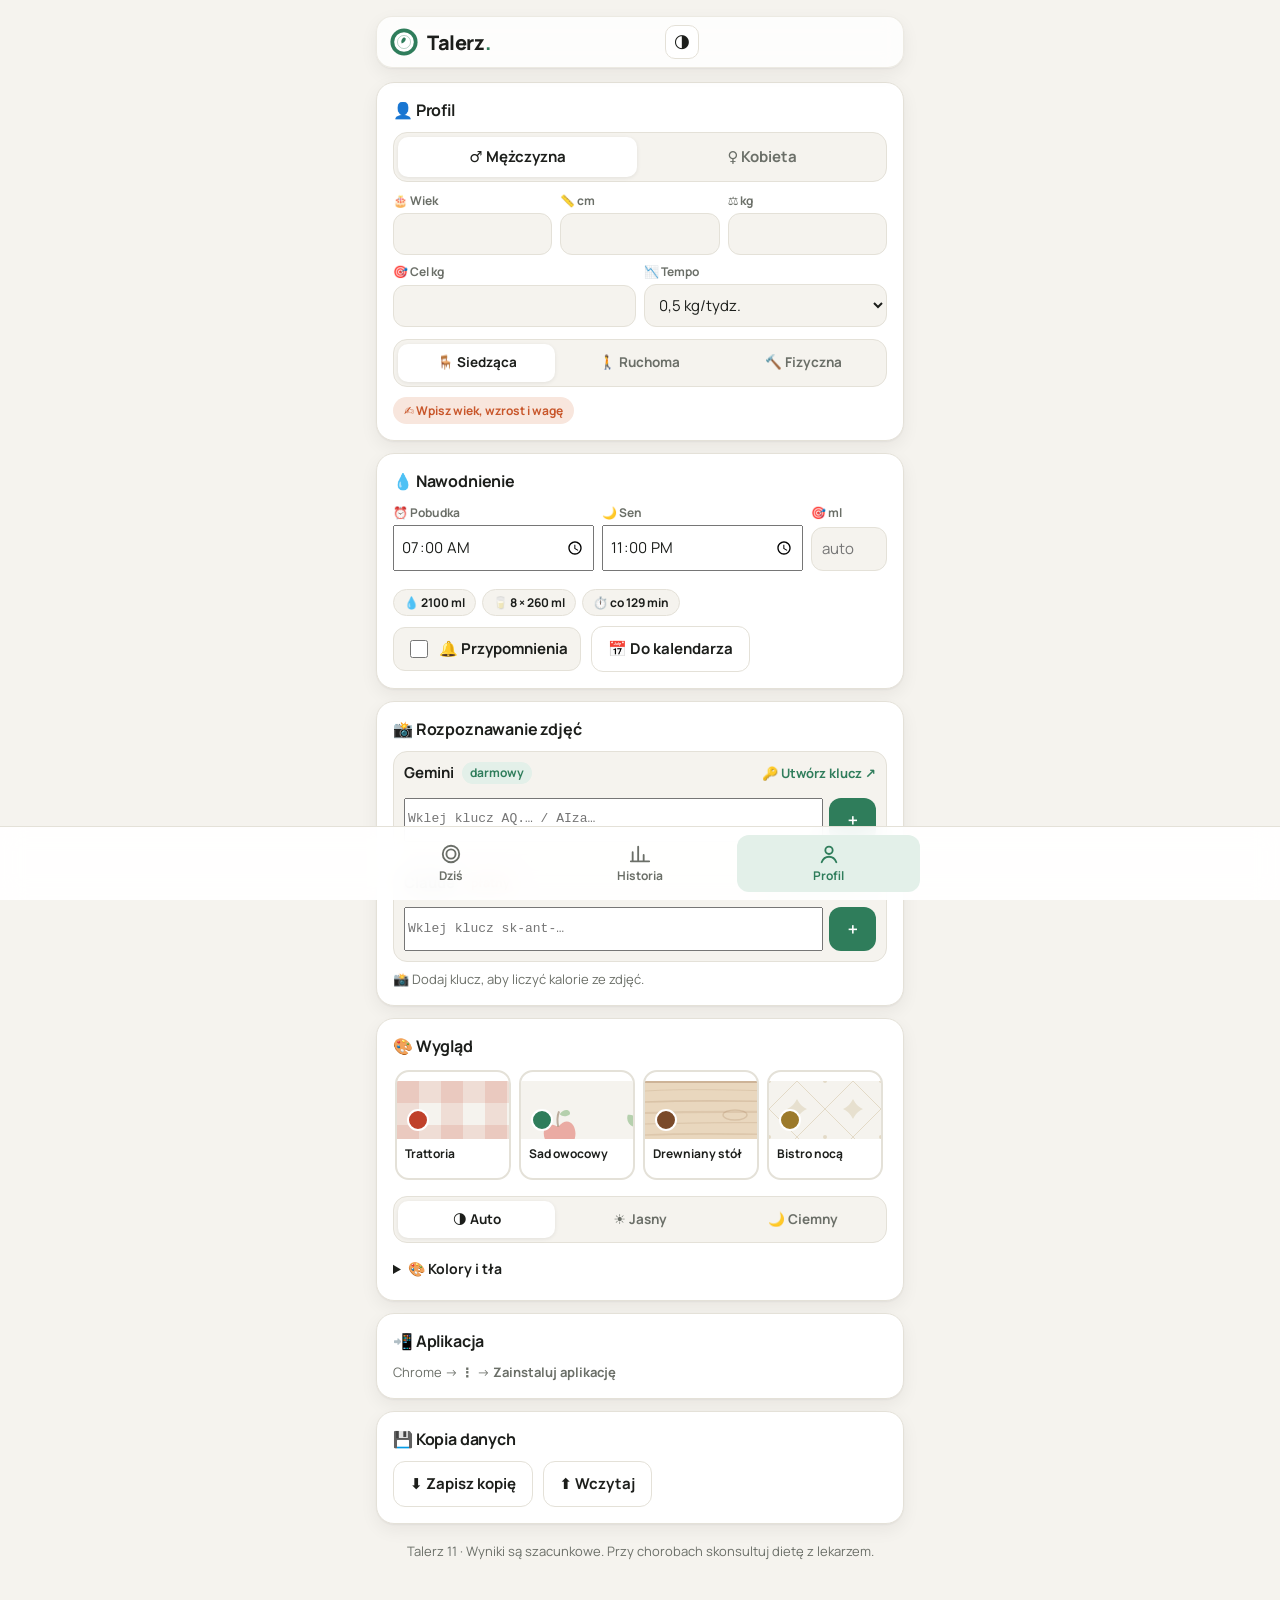
==== index.html @ 20c98702 "Add files via upload" ====
<!DOCTYPE html>
<html lang="pl">
<head>
<meta charset="utf-8">
<meta name="viewport" content="width=device-width, initial-scale=1, viewport-fit=cover">
<title>Talerz – licznik kalorii ze zdjęć</title>
<meta name="description" content="Licznik kalorii ze zdjęć posiłków i dzienny limit na odchudzanie liczony z kroków.">
<meta name="theme-color" content="#2F7D5B">
<link rel="manifest" href="manifest.webmanifest">
<link rel="icon" href="favicon.svg" type="image/svg+xml">
<link rel="apple-touch-icon" href="apple-touch-icon.png">
<meta name="apple-mobile-web-app-capable" content="yes">
<meta name="mobile-web-app-capable" content="yes">
<meta name="apple-mobile-web-app-title" content="Talerz">
<meta name="apple-mobile-web-app-status-bar-style" content="default">
<script>
  // Motyw ustawiany przed narysowaniem strony, żeby nie mrugało.
  (function(){ try {
    var r = document.documentElement, t = localStorage.getItem('talerz:theme');
    if (t === 'light' || t === 'dark') r.setAttribute('data-theme', t);
    var l = JSON.parse(localStorage.getItem('talerz:look') || '{}');
    r.setAttribute('data-palette', l.palette || 'oliwka');
    if (l.bg && l.bg !== 'brak') r.setAttribute('data-bg', l.bg);
    r.style.setProperty('--veil', String(l.veil != null ? l.veil : 0.15));
  } catch(e){} })();
</script>
<link rel="preconnect" href="https://fonts.googleapis.com">
<link href="https://fonts.googleapis.com/css2?family=Manrope:wght@400;500;600;700;800&family=Fraunces:opsz,wght@9..144,600;9..144,700&family=Playfair+Display:wght@600;700&display=swap" rel="stylesheet">
<style>
  :root{
    --bg:#F5F3EE; --card:#FFFFFF; --ink:#1C1E1B; --muted:#6B6F68; --line:#E4E1D8;
    --accent:#2F7D5B; --accent-soft:#E3F0E9; --warn:#C8562A; --warn-soft:#F8E6DD;
    --p:#3B6FB6; --c:#C99A2E; --f:#B4527A; --w:#2E86C9; --w-soft:#E1EFF9; --radius:18px;
    --head:Manrope,system-ui,sans-serif; --shadow:0 1px 2px rgba(30,25,15,.05),0 6px 18px rgba(30,25,15,.06);
  }
  :root{color-scheme:light}
  :root[data-theme="dark"]{ --bg:#141613; --card:#1E211D; --ink:#ECEDE8; --muted:#9BA096; --line:#30342E; --accent:#5DBB8E; --accent-soft:#1F3329; --warn:#F08A5D; --warn-soft:#3A2419; --w:#5AB0EE; --w-soft:#17293A; color-scheme:dark; }
  @media (prefers-color-scheme: dark){
    :root:not([data-theme="light"]){ --bg:#141613; --card:#1E211D; --ink:#ECEDE8; --muted:#9BA096; --line:#30342E; --accent:#5DBB8E; --accent-soft:#1F3329; --warn:#F08A5D; --warn-soft:#3A2419; --w:#5AB0EE; --w-soft:#17293A; color-scheme:dark; }
  }
  html{transition:background-color .3s}
  *{box-sizing:border-box}
  html,body{margin:0;color:var(--ink);font-family:Manrope,system-ui,sans-serif;font-size:15px;line-height:1.45}
  html{background-color:var(--bgc,var(--bg));background-image:var(--bgimg,none);background-attachment:fixed;min-height:100%}
  body{background:transparent;min-height:100vh}
  body::before{content:"";position:fixed;inset:0;background:var(--bgc,var(--bg));opacity:var(--veil,0);pointer-events:none;z-index:-1}
  :root[data-theme="dark"]{--shadow:0 1px 2px rgba(0,0,0,.3),0 8px 22px rgba(0,0,0,.25)}
  @media (prefers-color-scheme: dark){:root:not([data-theme="light"]){--shadow:0 1px 2px rgba(0,0,0,.3),0 8px 22px rgba(0,0,0,.25)}}
  button,input,select,textarea{font:inherit;color:inherit}
  .wrap{max-width:560px;margin:0 auto;padding:calc(16px + env(safe-area-inset-top)) 16px 110px}
  header.top{display:flex;align-items:center;justify-content:space-between;margin:0 0 14px;padding:8px 8px 8px 12px;border-radius:16px;background:color-mix(in srgb,var(--card) 82%,transparent);-webkit-backdrop-filter:blur(10px);backdrop-filter:blur(10px);border:1px solid color-mix(in srgb,var(--line) 70%,transparent);box-shadow:var(--shadow);position:sticky;top:calc(6px + env(safe-area-inset-top));z-index:10}
  .brand{font-weight:800;font-size:20px;letter-spacing:-.02em;font-family:var(--head);display:flex;align-items:center;gap:8px}
  .brand svg{flex:none}
  .brand > span > span{color:var(--accent)}
  .datenav{display:flex;align-items:center;gap:6px}
  .datenav button{border:1px solid var(--line);background:var(--card);border-radius:10px;width:34px;height:34px;cursor:pointer}
  .datenav .d{font-weight:600;min-width:110px;text-align:center}
  .card{background:var(--card);border:1px solid var(--line);border-radius:var(--radius);padding:16px;margin-bottom:12px;box-shadow:var(--shadow)}
  :root[data-bg] .card{background:color-mix(in srgb,var(--card) 88%,transparent);-webkit-backdrop-filter:blur(8px) saturate(1.1);backdrop-filter:blur(8px) saturate(1.1)}
  .card h2{font-size:16px;margin:0 0 10px;font-weight:700;font-family:var(--head);letter-spacing:-.01em}
  .ring .big,.wbig,.streak .num,.sheet h3{font-family:var(--head)}
  .muted{color:var(--muted)} .small{font-size:13px}
  .hero{display:flex;gap:16px;align-items:center}
  .ring{position:relative;width:148px;height:148px;flex:none}
  .ring svg{transform:rotate(-90deg)}
  .ring .center{position:absolute;inset:0;display:flex;flex-direction:column;align-items:center;justify-content:center;text-align:center}
  .ring .big{font-size:30px;font-weight:800;letter-spacing:-.03em;line-height:1}
  .stats{flex:1;display:grid;gap:8px}
  .stat{display:flex;justify-content:space-between;border-bottom:1px dashed var(--line);padding-bottom:6px}
  .stat{gap:8px}
  .stat b{font-weight:700;white-space:nowrap}
  .stat span{white-space:nowrap}
  @media (max-width:380px){
    .hero{gap:12px}
    .ring{width:122px;height:122px}
    .ring svg{width:122px;height:122px}
    .ring .big{font-size:26px}
    .stat{font-size:14px}
  }
  .macros{display:grid;grid-template-columns:repeat(3,1fr);gap:8px;margin-top:14px}
  .macro .bar{height:6px;border-radius:4px;background:var(--line);overflow:hidden;margin-top:4px}
  .macro .bar i{display:block;height:100%}
  .row{display:flex;gap:10px;align-items:center}
  .field{display:grid;gap:4px;margin-bottom:10px}
  .field label{font-size:13px;color:var(--muted);font-weight:600}
  input[type=number],input[type=text],select,textarea{width:100%;border:1px solid var(--line);background:var(--bg);border-radius:12px;padding:10px 12px;outline:none}
  input:focus,select:focus,textarea:focus{border-color:var(--accent)}
  .grid2{display:grid;grid-template-columns:1fr 1fr;gap:10px}
  .btn{border:0;border-radius:12px;padding:11px 16px;font-weight:700;cursor:pointer;background:var(--accent);color:#fff}
  .btn.ghost{background:transparent;border:1px solid var(--line);color:var(--ink)}
  .btn.warn{background:var(--warn)}
  .btn:disabled{opacity:.5;cursor:default}
  .btn.block{width:100%}
  .meal{display:flex;gap:12px;align-items:center;padding:10px 0;border-top:1px solid var(--line)}
  .meal:first-of-type{border-top:0}
  .meal img,.meal .ph{width:52px;height:52px;border-radius:12px;object-fit:cover;flex:none;background:var(--accent-soft);display:flex;align-items:center;justify-content:center;font-size:22px}
  .meal .info{flex:1;min-width:0}
  .meal .name{font-weight:700;white-space:nowrap;overflow:hidden;text-overflow:ellipsis}
  .meal .kc{font-weight:800}
  .iconbtn{border:0;background:transparent;cursor:pointer;color:var(--muted);font-size:18px;padding:4px 6px}
  nav.tabs{position:fixed;left:0;right:0;bottom:0;background:var(--card);border-top:1px solid var(--line);display:flex;justify-content:center;padding:8px 8px calc(8px + env(safe-area-inset-bottom))}
  nav.tabs .in{display:flex;gap:6px;max-width:560px;width:100%}
  nav.tabs button{flex:1;border:0;background:transparent;padding:8px;border-radius:12px;font-weight:700;color:var(--muted);cursor:pointer}
  nav.tabs button.on{background:var(--accent-soft);color:var(--accent)}
  .fab{position:fixed;right:max(16px,calc(50% - 264px));bottom:84px;border:0;border-radius:999px;padding:14px 20px;background:var(--accent);color:#fff;font-weight:800;box-shadow:0 6px 20px rgba(0,0,0,.18);cursor:pointer}
  .notice{border-radius:12px;padding:10px 12px;font-size:13px;margin-bottom:12px}
  .notice.warn{background:var(--warn-soft);color:var(--warn)}
  .notice.info{background:var(--accent-soft);color:var(--accent)}
  details summary{cursor:pointer;font-weight:600;color:var(--muted);font-size:13px}
  .calc{font-size:13px;display:grid;gap:4px;margin-top:8px}
  .calc div{display:flex;justify-content:space-between;gap:10px}
  .calc div span:last-child{white-space:nowrap}
  /* modal */
  .sheet-bg{position:fixed;inset:0;background:rgba(0,0,0,.4);display:none;align-items:flex-end;justify-content:center;z-index:20}
  .sheet-bg.open{display:flex}
  .sheet{background:var(--bg);width:100%;max-width:560px;max-height:92vh;overflow:auto;border-radius:22px 22px 0 0;padding:18px 16px calc(18px + env(safe-area-inset-bottom))}
  .sheet h3{margin:0 0 12px;font-size:18px}
  .drop{display:block;border:2px dashed var(--line);border-radius:16px;padding:22px;text-align:center;cursor:pointer;background:var(--card)}
  .drop img{max-width:100%;max-height:240px;border-radius:12px;display:block;margin:0 auto}
  .item{display:grid;grid-template-columns:58px 1fr 62px 46px 26px;gap:6px;align-items:center;padding:8px 0;border-top:1px solid var(--line)}
  .item .catsel{padding:7px 2px;font-size:16px;text-overflow:clip}
  .item input{padding:7px 8px}
  .item .k{font-weight:700;text-align:right}
  .item .sub{grid-column:1/-1;font-size:12px;color:var(--muted);margin-top:-4px}
  .pill{display:inline-block;padding:2px 8px;border-radius:999px;font-size:12px;font-weight:700;background:var(--accent-soft);color:var(--accent)}
  .pill.low{background:var(--warn-soft);color:var(--warn)}
  .spinner{width:18px;height:18px;border:3px solid var(--accent-soft);border-top-color:var(--accent);border-radius:50%;animation:sp 0.8s linear infinite;display:inline-block;vertical-align:middle}
  @keyframes sp{to{transform:rotate(360deg)}}
  .hist{display:grid;gap:8px}
  .hrow{display:grid;grid-template-columns:92px 1fr 90px;gap:10px;align-items:center;font-size:14px;cursor:pointer}
  .hbar{height:10px;border-radius:6px;background:var(--line);position:relative;overflow:hidden}
  .hbar i{position:absolute;left:0;top:0;bottom:0;border-radius:6px}
  .hidden{display:none!important}
  .seg{display:grid;grid-template-columns:1fr 1fr;gap:6px;background:var(--bg);border:1px solid var(--line);border-radius:14px;padding:4px;margin-bottom:12px}
  .seg button{border:0;background:transparent;border-radius:10px;padding:9px;font-weight:700;cursor:pointer;color:var(--muted)}
  .seg button.on{background:var(--card);color:var(--ink);box-shadow:0 1px 4px rgba(0,0,0,.08)}
  .keyrow{display:flex;gap:6px}
  .keyrow input{flex:1;font-size:14px}
  .keyrow input[type=password],#gKeyNew,#cKeyNew{font-family:ui-monospace,monospace;font-size:13px}
  a{color:var(--accent)}
  .linkbtn{display:inline-flex;align-items:center;gap:6px;font-weight:700;text-decoration:none;border:1px solid var(--line);border-radius:12px;padding:9px 12px;background:var(--bg)}
  ol.steps{margin:6px 0 0;padding-left:20px;font-size:13px;color:var(--muted)}
  ol.steps li{margin-bottom:3px}
  .status-ok{color:var(--accent);font-weight:700}
  .status-err{color:var(--warn);font-weight:700}
  .themebtn{border:1px solid var(--line);background:var(--card);border-radius:10px;width:34px;height:34px;cursor:pointer;font-size:16px;line-height:1}
  .seg3{grid-template-columns:repeat(3,1fr)}
  .seg button{white-space:nowrap}
  /* motywacja */
  .streak{display:flex;align-items:center;gap:12px}
  .streak .flame{font-size:30px;line-height:1}
  .streak .num{font-size:26px;font-weight:800;letter-spacing:-.02em;line-height:1}
  .goalbar{height:10px;border-radius:6px;background:var(--line);overflow:hidden;margin:6px 0 4px}
  .goalbar i{display:block;height:100%;background:linear-gradient(90deg,var(--accent),#8FD3AE);border-radius:6px;transition:width .6s}
  .tip{background:var(--accent-soft);color:var(--ink);border-radius:12px;padding:10px 12px;font-size:13px;margin-top:12px}
  .badges{display:flex;flex-wrap:wrap;gap:6px;margin-top:12px}
  .badge{display:inline-flex;align-items:center;gap:4px;border-radius:999px;padding:4px 10px;font-size:12px;font-weight:700;background:var(--bg);border:1px solid var(--line)}
  .badge.off{opacity:.45;filter:grayscale(1)}
  .week{display:grid;grid-template-columns:repeat(7,1fr);gap:4px;margin-top:12px;text-align:center;font-size:11px;color:var(--muted)}
  .week .dot{width:26px;height:26px;border-radius:50%;margin:3px auto 0;display:flex;align-items:center;justify-content:center;font-size:13px;background:var(--line);color:var(--muted)}
  .week .dot.ok{background:var(--accent);color:#fff}
  .week .dot.over{background:var(--warn-soft);color:var(--warn)}
  .week .dot.low{background:var(--warn-soft);color:var(--warn)}
  .week .dot.today{outline:2px solid var(--accent);outline-offset:1px}
  .check{display:flex;gap:10px;align-items:flex-start;margin-bottom:10px;font-size:14px;cursor:pointer}
  .check input{margin-top:3px;width:18px;height:18px;accent-color:var(--accent)}
  /* płyny */
  .water-top{display:flex;gap:14px;align-items:center}
  .glass{position:relative;width:62px;height:86px;flex:none;border:3px solid var(--w);border-top:0;border-radius:0 0 16px 16px;overflow:hidden;background:var(--bg)}
  .glass .fill{position:absolute;left:0;right:0;bottom:0;background:var(--w);transition:height .5s;opacity:.9}
  .glass .fill::before{content:"";position:absolute;left:-10%;right:-10%;top:-5px;height:10px;border-radius:50%;background:var(--w)}
  .wbig{font-size:24px;font-weight:800;letter-spacing:-.02em;line-height:1.1}
  .wbtns{display:grid;grid-template-columns:repeat(4,1fr);gap:6px;margin-top:12px}
  .wbtn{border:1px solid var(--line);background:var(--w-soft);color:var(--w);border-radius:12px;padding:9px 4px;font-weight:800;cursor:pointer;text-align:center;line-height:1.15}
  .wbtn small{display:block;font-weight:600;font-size:11px;color:var(--muted)}
  .wline{position:relative;height:64px;margin:14px 4px 4px}
  .wline .axis{position:absolute;left:0;right:0;top:22px;height:4px;border-radius:2px;background:var(--line)}
  .wline .elapsed{position:absolute;left:0;top:22px;height:4px;border-radius:2px;background:var(--muted);opacity:.25}
  .wline .drank{position:absolute;left:0;top:19px;height:10px;border-radius:5px;transition:width .6s ease,background-color .6s ease,box-shadow .6s ease}
  .wline .drank-lab{position:absolute;top:0;font-size:11px;font-weight:800;white-space:nowrap;transform:translateX(-50%);transition:left .6s ease,color .6s ease}
  .wline .lab{top:44px!important}
  .wlegend{display:flex;gap:14px;flex-wrap:wrap;font-size:11px;color:var(--muted);margin:0 4px}
  .wlegend i{display:inline-block;width:14px;height:6px;border-radius:3px;vertical-align:middle;margin-right:4px}
  .wline .plan{position:absolute;top:18px;width:2px;height:12px;background:var(--muted);opacity:.45;transform:translateX(-1px)}
  .wline .wdrop{position:absolute;top:13px;transform:translateX(-50%);border-radius:50%;background:var(--w);border:2px solid var(--card)}
  .wline .now{position:absolute;top:6px;width:2px;height:36px;background:var(--ink);transform:translateX(-1px)}
  .wline .lab{position:absolute;top:34px;font-size:10px;color:var(--muted);transform:translateX(-50%)}
  .wtip{background:var(--w-soft);border-radius:12px;padding:10px 12px;font-size:13px;margin-top:10px}
  .wtip.due{outline:2px solid var(--w);animation:pulse 1.6s ease-in-out infinite}
  @keyframes pulse{50%{outline-color:transparent}}
  .keylist{display:grid;gap:6px}
  .keyitem{display:grid;grid-template-columns:22px 1fr auto;gap:8px;align-items:center;border:1px solid var(--line);border-radius:12px;padding:8px 10px;background:var(--bg)}
  .keyitem .n{font-weight:800;color:var(--muted);text-align:center}
  .keyitem .k{font-family:ui-monospace,monospace;font-size:12px;color:var(--muted)}
  .keyitem .nm{font-weight:700;font-size:14px}
  .keyitem .acts{display:flex;gap:2px}
  .keyitem .acts button{border:0;background:transparent;cursor:pointer;padding:6px;border-radius:8px;color:var(--muted);font-size:14px}
  .keyitem .acts button:hover{background:var(--line)}
  .kst{font-size:12px;font-weight:700}
  .kst.ok{color:var(--accent)} .kst.limit,.kst.credit{color:var(--c)} .kst.invalid{color:var(--warn)}
/* ===== palety kolorów ===== */
:root[data-palette="oliwka"]{--accent:#2F7D5B;--accent-soft:#E3F0E9;--bg:#F5F3EE;--card:#FFFFFF;}
:root[data-palette="oliwka"][data-theme="dark"]{--accent:#5DBB8E;--accent-soft:#1F3329;--bg:#141613;--card:#1E211D;}
@media (prefers-color-scheme: dark){:root[data-palette="oliwka"]:not([data-theme="light"]){--accent:#5DBB8E;--accent-soft:#1F3329;--bg:#141613;--card:#1E211D;}}
:root[data-palette="pomidor"]{--accent:#C0412B;--accent-soft:#FBE5DF;--bg:#F8F2EE;--card:#FFFFFF;--head:'Fraunces',Georgia,serif;}
:root[data-palette="pomidor"][data-theme="dark"]{--accent:#F07A62;--accent-soft:#3A1E19;--bg:#171312;--card:#221B19;}
@media (prefers-color-scheme: dark){:root[data-palette="pomidor"]:not([data-theme="light"]){--accent:#F07A62;--accent-soft:#3A1E19;--bg:#171312;--card:#221B19;}}
:root[data-palette="cytrus"]{--accent:#C76A12;--accent-soft:#FCEBD6;--bg:#FBF6EC;--card:#FFFFFF;}
:root[data-palette="cytrus"][data-theme="dark"]{--accent:#F2A54A;--accent-soft:#3A2913;--bg:#171410;--card:#221E17;}
@media (prefers-color-scheme: dark){:root[data-palette="cytrus"]:not([data-theme="light"]){--accent:#F2A54A;--accent-soft:#3A2913;--bg:#171410;--card:#221E17;}}
:root[data-palette="jagoda"]{--accent:#5A49B8;--accent-soft:#ECE8FB;--bg:#F5F4FA;--card:#FFFFFF;}
:root[data-palette="jagoda"][data-theme="dark"]{--accent:#9C8CF2;--accent-soft:#27223F;--bg:#131218;--card:#1D1B25;}
@media (prefers-color-scheme: dark){:root[data-palette="jagoda"]:not([data-theme="light"]){--accent:#9C8CF2;--accent-soft:#27223F;--bg:#131218;--card:#1D1B25;}}
:root[data-palette="morski"]{--accent:#1C7487;--accent-soft:#DDF0F3;--bg:#F1F6F6;--card:#FFFFFF;}
:root[data-palette="morski"][data-theme="dark"]{--accent:#58C0D4;--accent-soft:#163038;--bg:#101617;--card:#192123;}
@media (prefers-color-scheme: dark){:root[data-palette="morski"]:not([data-theme="light"]){--accent:#58C0D4;--accent-soft:#163038;--bg:#101617;--card:#192123;}}
:root[data-palette="espresso"]{--accent:#7A4A2A;--accent-soft:#F1E6DC;--bg:#F6F1EB;--card:#FFFDFB;--head:'Fraunces',Georgia,serif;}
:root[data-palette="espresso"][data-theme="dark"]{--accent:#D69B6E;--accent-soft:#33241A;--bg:#16120F;--card:#211B17;}
@media (prefers-color-scheme: dark){:root[data-palette="espresso"]:not([data-theme="light"]){--accent:#D69B6E;--accent-soft:#33241A;--bg:#16120F;--card:#211B17;}}
:root[data-palette="restauracja"]{--accent:#9C7A2B;--accent-soft:#F3ECD9;--bg:#F4F0E7;--card:#FFFDF8;--head:'Playfair Display',Georgia,serif;}
:root[data-palette="restauracja"][data-theme="dark"]{--accent:#D8B762;--accent-soft:#2E2716;--bg:#0F0E0C;--card:#1A1916;}
@media (prefers-color-scheme: dark){:root[data-palette="restauracja"]:not([data-theme="light"]){--accent:#D8B762;--accent-soft:#2E2716;--bg:#0F0E0C;--card:#1A1916;}}
/* ===== tła ===== */
:root{--img-obrus:url("data:image/svg+xml,%3Csvg xmlns='http://www.w3.org/2000/svg' width='44' height='44'%3E %3Crect x='0' y='0' width='22' height='44' fill='%23C8452F' fill-opacity='0.13'/%3E %3Crect x='0' y='0' width='44' height='22' fill='%23C8452F' fill-opacity='0.13'/%3E%3C/svg%3E");--bgc-obrus:var(--bg);--img-drewno:url("data:image/svg+xml,%3Csvg xmlns='http://www.w3.org/2000/svg' width='480' height='192'%3E%3Crect x='0' y='0' width='480' height='2' fill='%237A4A22' fill-opacity='0.25'/%3E%3Crect x='0' y='64' width='480' height='2' fill='%237A4A22' fill-opacity='0.25'/%3E%3Crect x='0' y='128' width='480' height='2' fill='%237A4A22' fill-opacity='0.25'/%3E%3Cpath d='M0 10 C 80 5, 200 16, 300 10 S 420 6, 480 10' fill='none' stroke='%237A4A22' stroke-opacity='0.11' stroke-width='1.0'/%3E%3Cpath d='M0 21 C 117 16, 237 27, 300 21 S 420 17, 480 21' fill='none' stroke='%237A4A22' stroke-opacity='0.14' stroke-width='1.6'/%3E%3Cpath d='M0 32 C 154 27, 274 38, 300 32 S 420 28, 480 32' fill='none' stroke='%237A4A22' stroke-opacity='0.11' stroke-width='2.2'/%3E%3Cpath d='M0 43 C 191 38, 311 49, 300 43 S 420 39, 480 43' fill='none' stroke='%237A4A22' stroke-opacity='0.14' stroke-width='1.0'/%3E%3Cpath d='M0 54 C 108 49, 228 60, 300 54 S 420 50, 480 54' fill='none' stroke='%237A4A22' stroke-opacity='0.11' stroke-width='1.6'/%3E%3Cellipse cx='90' cy='34' rx='12' ry='5' fill='none' stroke='%237A4A22' stroke-opacity='0.16' stroke-width='1.4'/%3E%3Cpath d='M0 74 C 150 69, 270 80, 300 74 S 420 70, 480 74' fill='none' stroke='%237A4A22' stroke-opacity='0.11' stroke-width='1.0'/%3E%3Cpath d='M0 85 C 187 80, 307 91, 300 85 S 420 81, 480 85' fill='none' stroke='%237A4A22' stroke-opacity='0.14' stroke-width='1.6'/%3E%3Cpath d='M0 96 C 104 91, 224 102, 300 96 S 420 92, 480 96' fill='none' stroke='%237A4A22' stroke-opacity='0.11' stroke-width='2.2'/%3E%3Cpath d='M0 107 C 141 102, 261 113, 300 107 S 420 103, 480 107' fill='none' stroke='%237A4A22' stroke-opacity='0.14' stroke-width='1.0'/%3E%3Cpath d='M0 118 C 178 113, 298 124, 300 118 S 420 114, 480 118' fill='none' stroke='%237A4A22' stroke-opacity='0.11' stroke-width='1.6'/%3E%3Cellipse cx='230' cy='98' rx='12' ry='5' fill='none' stroke='%237A4A22' stroke-opacity='0.16' stroke-width='1.4'/%3E%3Cpath d='M0 138 C 100 133, 220 144, 300 138 S 420 134, 480 138' fill='none' stroke='%237A4A22' stroke-opacity='0.11' stroke-width='1.0'/%3E%3Cpath d='M0 149 C 137 144, 257 155, 300 149 S 420 145, 480 149' fill='none' stroke='%237A4A22' stroke-opacity='0.14' stroke-width='1.6'/%3E%3Cpath d='M0 160 C 174 155, 294 166, 300 160 S 420 156, 480 160' fill='none' stroke='%237A4A22' stroke-opacity='0.11' stroke-width='2.2'/%3E%3Cpath d='M0 171 C 91 166, 211 177, 300 171 S 420 167, 480 171' fill='none' stroke='%237A4A22' stroke-opacity='0.14' stroke-width='1.0'/%3E%3Cpath d='M0 182 C 128 177, 248 188, 300 182 S 420 178, 480 182' fill='none' stroke='%237A4A22' stroke-opacity='0.11' stroke-width='1.6'/%3E%3Cellipse cx='370' cy='162' rx='12' ry='5' fill='none' stroke='%237A4A22' stroke-opacity='0.16' stroke-width='1.4'/%3E%3C/svg%3E");--bgc-drewno:#E9D7BE;--img-owoce:url("data:image/svg+xml,%3Csvg xmlns='http://www.w3.org/2000/svg' width='240' height='240'%3E%3Cg fill-opacity='0.42' stroke-opacity='0.42'%3E %3C%21-- jab%C5%82ko --%3E %3Cg transform='translate(36 40) rotate(-12)'%3E%3Cpath d='M0 6 C -14 -6, -22 14, -10 26 C -4 32, 4 32, 10 26 C 22 14, 14 -6, 0 6 Z' fill='%23D9483B'/%3E %3Cpath d='M0 6 C 0 0, 2 -6, 4 -9' stroke='%236B4A2B' stroke-width='2' fill='none'/%3E%3Cpath d='M4 -6 C 10 -12, 16 -8, 14 -4 C 10 -2, 6 -3, 4 -6Z' fill='%235BA052'/%3E%3C/g%3E %3C%21-- cytryna (plaster) --%3E %3Cg transform='translate(160 52)'%3E%3Ccircle r='17' fill='%23F2C230'/%3E%3Ccircle r='13' fill='%23FBE58A'/%3E %3Cg stroke='%23F2C230' stroke-width='1.6'%3E%3Cpath d='M0 0 L0 -13'/%3E%3Cpath d='M0 0 L11 -6.5'/%3E%3Cpath d='M0 0 L11 6.5'/%3E%3Cpath d='M0 0 L0 13'/%3E%3Cpath d='M0 0 L-11 6.5'/%3E%3Cpath d='M0 0 L-11 -6.5'/%3E%3C/g%3E%3C/g%3E %3C%21-- wi%C5%9Bnie --%3E %3Cg transform='translate(104 128)'%3E%3Cpath d='M-8 6 C -6 -8, 2 -16, 8 -20 M8 6 C 8 -6, 8 -14, 8 -20' stroke='%234F7D3A' stroke-width='2' fill='none'/%3E %3Ccircle cx='-9' cy='10' r='7' fill='%23B5243A'/%3E%3Ccircle cx='9' cy='10' r='7' fill='%23C42F45'/%3E%3C/g%3E %3C%21-- truskawka --%3E %3Cg transform='translate(200 168) rotate(18)'%3E%3Cpath d='M0 22 C -14 10, -14 -4, -8 -6 C -3 -8, 3 -8, 8 -6 C 14 -4, 14 10, 0 22 Z' fill='%23E0444E'/%3E %3Cpath d='M-9 -6 L-3 -12 L0 -7 L3 -12 L9 -6 Z' fill='%234E9A4A'/%3E %3Cg fill='%23FBE58A'%3E%3Ccircle cx='-4' cy='2' r='1.2'/%3E%3Ccircle cx='4' cy='3' r='1.2'/%3E%3Ccircle cx='0' cy='10' r='1.2'/%3E%3Ccircle cx='-6' cy='9' r='1'/%3E%3Ccircle cx='6' cy='10' r='1'/%3E%3C/g%3E%3C/g%3E %3C%21-- pomara%C5%84cza --%3E %3Cg transform='translate(46 186)'%3E%3Ccircle r='15' fill='%23F08A24'/%3E%3Cpath d='M0 -15 C 4 -20, 10 -20, 12 -16 C 8 -14, 4 -14, 0 -15Z' fill='%235BA052'/%3E%3C/g%3E %3C%21-- gruszka --%3E %3Cg transform='translate(196 106) rotate(-8)'%3E%3Cpath d='M0 -14 C -6 -14, -6 -4, -9 2 C -14 10, -10 20, 0 20 C 10 20, 14 10, 9 2 C 6 -4, 6 -14, 0 -14Z' fill='%239CC54A'/%3E %3Cpath d='M0 -14 L1 -20' stroke='%236B4A2B' stroke-width='2'/%3E%3C/g%3E %3C%21-- winogrono --%3E %3Cg transform='translate(40 112)' fill='%237E57A8'%3E%3Ccircle cx='0' cy='0' r='5'/%3E%3Ccircle cx='9' cy='0' r='5'/%3E%3Ccircle cx='-9' cy='0' r='5'/%3E %3Ccircle cx='4.5' cy='8' r='5'/%3E%3Ccircle cx='-4.5' cy='8' r='5'/%3E%3Ccircle cx='0' cy='16' r='5'/%3E%3Cpath d='M0 -5 L2 -12' stroke='%234F7D3A' stroke-width='2'/%3E%3C/g%3E %3C%21-- listek --%3E %3Cg transform='translate(128 210) rotate(30)'%3E%3Cpath d='M0 -10 C 8 -6, 8 6, 0 10 C -8 6, -8 -6, 0 -10Z' fill='%235BA052'/%3E%3C/g%3E %3Cg transform='translate(112 40) rotate(-40)'%3E%3Cpath d='M0 -8 C 6 -5, 6 5, 0 8 C -6 5, -6 -5, 0 -8Z' fill='%235BA052'/%3E%3C/g%3E %3C/g%3E%3C/svg%3E");--bgc-owoce:var(--bg);--img-zastawa:url("data:image/svg+xml,%3Csvg xmlns='http://www.w3.org/2000/svg' width='200' height='160'%3E%3Ccircle cx='50' cy='45' r='26' fill='none' stroke='%232B2B2B' stroke-opacity='0.07' stroke-width='2'/%3E%3Ccircle cx='50' cy='45' r='17' fill='none' stroke='%232B2B2B' stroke-opacity='0.07' stroke-width='1.5'/%3E%3Cpath d='M12 27 L12 69 M8 27 L8 39 M16 27 L16 39 M8 39 Q12 44 16 39' fill='none' stroke='%232B2B2B' stroke-opacity='0.07' stroke-width='1.8' stroke-linecap='round'/%3E%3Cpath d='M88 69 L88 39 C 93 35, 93 27, 88 25' fill='none' stroke='%232B2B2B' stroke-opacity='0.07' stroke-width='1.8' stroke-linecap='round'/%3E%3Ccircle cx='150' cy='125' r='26' fill='none' stroke='%232B2B2B' stroke-opacity='0.07' stroke-width='2'/%3E%3Ccircle cx='150' cy='125' r='17' fill='none' stroke='%232B2B2B' stroke-opacity='0.07' stroke-width='1.5'/%3E%3Cpath d='M112 107 L112 149 M108 107 L108 119 M116 107 L116 119 M108 119 Q112 124 116 119' fill='none' stroke='%232B2B2B' stroke-opacity='0.07' stroke-width='1.8' stroke-linecap='round'/%3E%3Cpath d='M188 149 L188 119 C 193 115, 193 107, 188 105' fill='none' stroke='%232B2B2B' stroke-opacity='0.07' stroke-width='1.8' stroke-linecap='round'/%3E%3Ccircle cx='150' cy='-35' r='26' fill='none' stroke='%232B2B2B' stroke-opacity='0.07' stroke-width='2'/%3E%3Ccircle cx='150' cy='-35' r='17' fill='none' stroke='%232B2B2B' stroke-opacity='0.07' stroke-width='1.5'/%3E%3Cpath d='M112 -53 L112 -11 M108 -53 L108 -41 M116 -53 L116 -41 M108 -41 Q112 -36 116 -41' fill='none' stroke='%232B2B2B' stroke-opacity='0.07' stroke-width='1.8' stroke-linecap='round'/%3E%3Cpath d='M188 -11 L188 -41 C 193 -45, 193 -53, 188 -55' fill='none' stroke='%232B2B2B' stroke-opacity='0.07' stroke-width='1.8' stroke-linecap='round'/%3E%3Ccircle cx='-50' cy='125' r='26' fill='none' stroke='%232B2B2B' stroke-opacity='0.07' stroke-width='2'/%3E%3Ccircle cx='-50' cy='125' r='17' fill='none' stroke='%232B2B2B' stroke-opacity='0.07' stroke-width='1.5'/%3E%3Cpath d='M-88 107 L-88 149 M-92 107 L-92 119 M-84 107 L-84 119 M-92 119 Q-88 124 -84 119' fill='none' stroke='%232B2B2B' stroke-opacity='0.07' stroke-width='1.8' stroke-linecap='round'/%3E%3Cpath d='M-12 149 L-12 119 C -7 115, -7 107, -12 105' fill='none' stroke='%232B2B2B' stroke-opacity='0.07' stroke-width='1.8' stroke-linecap='round'/%3E%3Ccircle cx='250' cy='125' r='26' fill='none' stroke='%232B2B2B' stroke-opacity='0.07' stroke-width='2'/%3E%3Ccircle cx='250' cy='125' r='17' fill='none' stroke='%232B2B2B' stroke-opacity='0.07' stroke-width='1.5'/%3E%3Cpath d='M212 107 L212 149 M208 107 L208 119 M216 107 L216 119 M208 119 Q212 124 216 119' fill='none' stroke='%232B2B2B' stroke-opacity='0.07' stroke-width='1.8' stroke-linecap='round'/%3E%3Cpath d='M288 149 L288 119 C 293 115, 293 107, 288 105' fill='none' stroke='%232B2B2B' stroke-opacity='0.07' stroke-width='1.8' stroke-linecap='round'/%3E%3C/svg%3E");--bgc-zastawa:var(--bg);--img-restauracja:url("data:image/svg+xml,%3Csvg xmlns='http://www.w3.org/2000/svg' width='56' height='56'%3E %3Cpath d='M28 0 L56 28 L28 56 L0 28 Z' fill='none' stroke='%239C7A2B' stroke-opacity='0.2' stroke-width='1'/%3E %3Cpath d='M28 18 C 31 24, 34 26, 38 28 C 34 30, 31 32, 28 38 C 25 32, 22 30, 18 28 C 22 26, 25 24, 28 18Z' fill='%239C7A2B' fill-opacity='0.16'/%3E %3Ccircle cx='0' cy='0' r='2' fill='%239C7A2B' fill-opacity='0.2'/%3E%3Ccircle cx='56' cy='0' r='2' fill='%239C7A2B' fill-opacity='0.2'/%3E %3Ccircle cx='0' cy='56' r='2' fill='%239C7A2B' fill-opacity='0.2'/%3E%3Ccircle cx='56' cy='56' r='2' fill='%239C7A2B' fill-opacity='0.2'/%3E%3C/svg%3E");--bgc-restauracja:var(--bg);--img-kafelki:url("data:image/svg+xml,%3Csvg xmlns='http://www.w3.org/2000/svg' width='80' height='40'%3E%3Cg fill='none' stroke='%235A6B6B' stroke-opacity='0.14' stroke-width='2'%3E %3Cpath d='M0 1 H80 M0 21 H80'/%3E%3Cpath d='M1 1 V21 M41 1 V21'/%3E%3Cpath d='M21 21 V40 M61 21 V40'/%3E%3C/g%3E%3C/svg%3E");--bgc-kafelki:#EEF3F2;--img-ziola:url("data:image/svg+xml,%3Csvg xmlns='http://www.w3.org/2000/svg' width='200' height='200'%3E%3Cg transform='translate(40 90) rotate(-25)' fill='%233E7D3A' fill-opacity='0.18' stroke='%233E7D3A' stroke-opacity='0.18'%3E%3Cpath d='M0 6 C 1 -10, -1 -30, 0 -49' fill='none' stroke-width='1.6'/%3E%3Cellipse cx='-6' cy='0' rx='6' ry='3' transform='rotate(-35 -6 0)'/%3E%3Cellipse cx='6' cy='-9' rx='6' ry='3' transform='rotate(35 6 -9)'/%3E%3Cellipse cx='-6' cy='-18' rx='6' ry='3' transform='rotate(-35 -6 -18)'/%3E%3Cellipse cx='6' cy='-27' rx='6' ry='3' transform='rotate(35 6 -27)'/%3E%3Cellipse cx='-6' cy='-36' rx='6' ry='3' transform='rotate(-35 -6 -36)'/%3E%3C/g%3E%3Cg transform='translate(130 70) rotate(30)' fill='%233E7D3A' fill-opacity='0.18' stroke='%233E7D3A' stroke-opacity='0.18'%3E%3Cpath d='M0 6 C 1 -10, -1 -30, 0 -40' fill='none' stroke-width='1.6'/%3E%3Cellipse cx='-6' cy='0' rx='6' ry='3' transform='rotate(-35 -6 0)'/%3E%3Cellipse cx='6' cy='-9' rx='6' ry='3' transform='rotate(35 6 -9)'/%3E%3Cellipse cx='-6' cy='-18' rx='6' ry='3' transform='rotate(-35 -6 -18)'/%3E%3Cellipse cx='6' cy='-27' rx='6' ry='3' transform='rotate(35 6 -27)'/%3E%3C/g%3E%3Cg transform='translate(70 190) rotate(10)' fill='%233E7D3A' fill-opacity='0.18' stroke='%233E7D3A' stroke-opacity='0.18'%3E%3Cpath d='M0 6 C 1 -10, -1 -30, 0 -58' fill='none' stroke-width='1.6'/%3E%3Cellipse cx='-6' cy='0' rx='6' ry='3' transform='rotate(-35 -6 0)'/%3E%3Cellipse cx='6' cy='-9' rx='6' ry='3' transform='rotate(35 6 -9)'/%3E%3Cellipse cx='-6' cy='-18' rx='6' ry='3' transform='rotate(-35 -6 -18)'/%3E%3Cellipse cx='6' cy='-27' rx='6' ry='3' transform='rotate(35 6 -27)'/%3E%3Cellipse cx='-6' cy='-36' rx='6' ry='3' transform='rotate(-35 -6 -36)'/%3E%3Cellipse cx='6' cy='-45' rx='6' ry='3' transform='rotate(35 6 -45)'/%3E%3C/g%3E%3Cg transform='translate(150 150) rotate(-20)' fill='%233E7D3A' fill-opacity='0.18'%3E%3Cpath d='M0 -16 C 12 -10, 12 8, 0 16 C -12 8, -12 -10, 0 -16Z'/%3E%3Cpath d='M0 -14 L0 14' stroke='%233E7D3A' stroke-opacity='0.18'/%3E%3C/g%3E%3Cg transform='translate(170 30) rotate(50)' fill='%233E7D3A' fill-opacity='0.18'%3E%3Cpath d='M0 -10 C 8 -6, 8 6, 0 10 C -8 6, -8 -6, 0 -10Z'/%3E%3C/g%3E%3C/svg%3E");--bgc-ziola:var(--bg);--img-len:url("data:image/svg+xml,%3Csvg xmlns='http://www.w3.org/2000/svg' width='6' height='6'%3E%3Cpath d='M0 0 L6 6 M6 0 L0 6' stroke='%236B5B45' stroke-opacity='0.07' stroke-width='1'/%3E%3C/svg%3E");--bgc-len:#F1ECE2;--img-kawa:url("data:image/svg+xml,%3Csvg xmlns='http://www.w3.org/2000/svg' width='160' height='160'%3E%3Cg transform='translate(30 30) rotate(-20)'%3E%3Cellipse rx='9' ry='12.5' fill='%236B3F22' fill-opacity='0.17'/%3E%3Cpath d='M0 -11 C -5 -4, 5 4, 0 11' fill='none' stroke='%23F6F1EB' stroke-opacity='.55' stroke-width='1.6'/%3E%3C/g%3E%3Cg transform='translate(110 50) rotate(35)'%3E%3Cellipse rx='9' ry='12.5' fill='%236B3F22' fill-opacity='0.17'/%3E%3Cpath d='M0 -11 C -5 -4, 5 4, 0 11' fill='none' stroke='%23F6F1EB' stroke-opacity='.55' stroke-width='1.6'/%3E%3C/g%3E%3Cg transform='translate(60 110) rotate(70)'%3E%3Cellipse rx='9' ry='12.5' fill='%236B3F22' fill-opacity='0.17'/%3E%3Cpath d='M0 -11 C -5 -4, 5 4, 0 11' fill='none' stroke='%23F6F1EB' stroke-opacity='.55' stroke-width='1.6'/%3E%3C/g%3E%3Cg transform='translate(140 130) rotate(-50)'%3E%3Cellipse rx='9' ry='12.5' fill='%236B3F22' fill-opacity='0.17'/%3E%3Cpath d='M0 -11 C -5 -4, 5 4, 0 11' fill='none' stroke='%23F6F1EB' stroke-opacity='.55' stroke-width='1.6'/%3E%3C/g%3E%3Cg transform='translate(20 150) rotate(15)'%3E%3Cellipse rx='9' ry='12.5' fill='%236B3F22' fill-opacity='0.17'/%3E%3Cpath d='M0 -11 C -5 -4, 5 4, 0 11' fill='none' stroke='%23F6F1EB' stroke-opacity='.55' stroke-width='1.6'/%3E%3C/g%3E%3C/svg%3E");--bgc-kawa:var(--bg);}
:root[data-theme="dark"]{--img-obrus:url("data:image/svg+xml,%3Csvg xmlns='http://www.w3.org/2000/svg' width='44' height='44'%3E %3Crect x='0' y='0' width='22' height='44' fill='%23E3735E' fill-opacity='0.1'/%3E %3Crect x='0' y='0' width='44' height='22' fill='%23E3735E' fill-opacity='0.1'/%3E%3C/svg%3E");--bgc-obrus:var(--bg);--img-drewno:url("data:image/svg+xml,%3Csvg xmlns='http://www.w3.org/2000/svg' width='480' height='192'%3E%3Crect x='0' y='0' width='480' height='2' fill='%23E8C9A0' fill-opacity='0.22'/%3E%3Crect x='0' y='64' width='480' height='2' fill='%23E8C9A0' fill-opacity='0.22'/%3E%3Crect x='0' y='128' width='480' height='2' fill='%23E8C9A0' fill-opacity='0.22'/%3E%3Cpath d='M0 10 C 80 5, 200 16, 300 10 S 420 6, 480 10' fill='none' stroke='%23E8C9A0' stroke-opacity='0.08' stroke-width='1.0'/%3E%3Cpath d='M0 21 C 117 16, 237 27, 300 21 S 420 17, 480 21' fill='none' stroke='%23E8C9A0' stroke-opacity='0.11' stroke-width='1.6'/%3E%3Cpath d='M0 32 C 154 27, 274 38, 300 32 S 420 28, 480 32' fill='none' stroke='%23E8C9A0' stroke-opacity='0.08' stroke-width='2.2'/%3E%3Cpath d='M0 43 C 191 38, 311 49, 300 43 S 420 39, 480 43' fill='none' stroke='%23E8C9A0' stroke-opacity='0.11' stroke-width='1.0'/%3E%3Cpath d='M0 54 C 108 49, 228 60, 300 54 S 420 50, 480 54' fill='none' stroke='%23E8C9A0' stroke-opacity='0.08' stroke-width='1.6'/%3E%3Cellipse cx='90' cy='34' rx='12' ry='5' fill='none' stroke='%23E8C9A0' stroke-opacity='0.12' stroke-width='1.4'/%3E%3Cpath d='M0 74 C 150 69, 270 80, 300 74 S 420 70, 480 74' fill='none' stroke='%23E8C9A0' stroke-opacity='0.08' stroke-width='1.0'/%3E%3Cpath d='M0 85 C 187 80, 307 91, 300 85 S 420 81, 480 85' fill='none' stroke='%23E8C9A0' stroke-opacity='0.11' stroke-width='1.6'/%3E%3Cpath d='M0 96 C 104 91, 224 102, 300 96 S 420 92, 480 96' fill='none' stroke='%23E8C9A0' stroke-opacity='0.08' stroke-width='2.2'/%3E%3Cpath d='M0 107 C 141 102, 261 113, 300 107 S 420 103, 480 107' fill='none' stroke='%23E8C9A0' stroke-opacity='0.11' stroke-width='1.0'/%3E%3Cpath d='M0 118 C 178 113, 298 124, 300 118 S 420 114, 480 118' fill='none' stroke='%23E8C9A0' stroke-opacity='0.08' stroke-width='1.6'/%3E%3Cellipse cx='230' cy='98' rx='12' ry='5' fill='none' stroke='%23E8C9A0' stroke-opacity='0.12' stroke-width='1.4'/%3E%3Cpath d='M0 138 C 100 133, 220 144, 300 138 S 420 134, 480 138' fill='none' stroke='%23E8C9A0' stroke-opacity='0.08' stroke-width='1.0'/%3E%3Cpath d='M0 149 C 137 144, 257 155, 300 149 S 420 145, 480 149' fill='none' stroke='%23E8C9A0' stroke-opacity='0.11' stroke-width='1.6'/%3E%3Cpath d='M0 160 C 174 155, 294 166, 300 160 S 420 156, 480 160' fill='none' stroke='%23E8C9A0' stroke-opacity='0.08' stroke-width='2.2'/%3E%3Cpath d='M0 171 C 91 166, 211 177, 300 171 S 420 167, 480 171' fill='none' stroke='%23E8C9A0' stroke-opacity='0.11' stroke-width='1.0'/%3E%3Cpath d='M0 182 C 128 177, 248 188, 300 182 S 420 178, 480 182' fill='none' stroke='%23E8C9A0' stroke-opacity='0.08' stroke-width='1.6'/%3E%3Cellipse cx='370' cy='162' rx='12' ry='5' fill='none' stroke='%23E8C9A0' stroke-opacity='0.12' stroke-width='1.4'/%3E%3C/svg%3E");--bgc-drewno:#231A14;--img-owoce:url("data:image/svg+xml,%3Csvg xmlns='http://www.w3.org/2000/svg' width='240' height='240'%3E%3Cg fill-opacity='0.3' stroke-opacity='0.3'%3E %3C%21-- jab%C5%82ko --%3E %3Cg transform='translate(36 40) rotate(-12)'%3E%3Cpath d='M0 6 C -14 -6, -22 14, -10 26 C -4 32, 4 32, 10 26 C 22 14, 14 -6, 0 6 Z' fill='%23D9483B'/%3E %3Cpath d='M0 6 C 0 0, 2 -6, 4 -9' stroke='%236B4A2B' stroke-width='2' fill='none'/%3E%3Cpath d='M4 -6 C 10 -12, 16 -8, 14 -4 C 10 -2, 6 -3, 4 -6Z' fill='%235BA052'/%3E%3C/g%3E %3C%21-- cytryna (plaster) --%3E %3Cg transform='translate(160 52)'%3E%3Ccircle r='17' fill='%23F2C230'/%3E%3Ccircle r='13' fill='%23FBE58A'/%3E %3Cg stroke='%23F2C230' stroke-width='1.6'%3E%3Cpath d='M0 0 L0 -13'/%3E%3Cpath d='M0 0 L11 -6.5'/%3E%3Cpath d='M0 0 L11 6.5'/%3E%3Cpath d='M0 0 L0 13'/%3E%3Cpath d='M0 0 L-11 6.5'/%3E%3Cpath d='M0 0 L-11 -6.5'/%3E%3C/g%3E%3C/g%3E %3C%21-- wi%C5%9Bnie --%3E %3Cg transform='translate(104 128)'%3E%3Cpath d='M-8 6 C -6 -8, 2 -16, 8 -20 M8 6 C 8 -6, 8 -14, 8 -20' stroke='%234F7D3A' stroke-width='2' fill='none'/%3E %3Ccircle cx='-9' cy='10' r='7' fill='%23B5243A'/%3E%3Ccircle cx='9' cy='10' r='7' fill='%23C42F45'/%3E%3C/g%3E %3C%21-- truskawka --%3E %3Cg transform='translate(200 168) rotate(18)'%3E%3Cpath d='M0 22 C -14 10, -14 -4, -8 -6 C -3 -8, 3 -8, 8 -6 C 14 -4, 14 10, 0 22 Z' fill='%23E0444E'/%3E %3Cpath d='M-9 -6 L-3 -12 L0 -7 L3 -12 L9 -6 Z' fill='%234E9A4A'/%3E %3Cg fill='%23FBE58A'%3E%3Ccircle cx='-4' cy='2' r='1.2'/%3E%3Ccircle cx='4' cy='3' r='1.2'/%3E%3Ccircle cx='0' cy='10' r='1.2'/%3E%3Ccircle cx='-6' cy='9' r='1'/%3E%3Ccircle cx='6' cy='10' r='1'/%3E%3C/g%3E%3C/g%3E %3C%21-- pomara%C5%84cza --%3E %3Cg transform='translate(46 186)'%3E%3Ccircle r='15' fill='%23F08A24'/%3E%3Cpath d='M0 -15 C 4 -20, 10 -20, 12 -16 C 8 -14, 4 -14, 0 -15Z' fill='%235BA052'/%3E%3C/g%3E %3C%21-- gruszka --%3E %3Cg transform='translate(196 106) rotate(-8)'%3E%3Cpath d='M0 -14 C -6 -14, -6 -4, -9 2 C -14 10, -10 20, 0 20 C 10 20, 14 10, 9 2 C 6 -4, 6 -14, 0 -14Z' fill='%239CC54A'/%3E %3Cpath d='M0 -14 L1 -20' stroke='%236B4A2B' stroke-width='2'/%3E%3C/g%3E %3C%21-- winogrono --%3E %3Cg transform='translate(40 112)' fill='%237E57A8'%3E%3Ccircle cx='0' cy='0' r='5'/%3E%3Ccircle cx='9' cy='0' r='5'/%3E%3Ccircle cx='-9' cy='0' r='5'/%3E %3Ccircle cx='4.5' cy='8' r='5'/%3E%3Ccircle cx='-4.5' cy='8' r='5'/%3E%3Ccircle cx='0' cy='16' r='5'/%3E%3Cpath d='M0 -5 L2 -12' stroke='%234F7D3A' stroke-width='2'/%3E%3C/g%3E %3C%21-- listek --%3E %3Cg transform='translate(128 210) rotate(30)'%3E%3Cpath d='M0 -10 C 8 -6, 8 6, 0 10 C -8 6, -8 -6, 0 -10Z' fill='%235BA052'/%3E%3C/g%3E %3Cg transform='translate(112 40) rotate(-40)'%3E%3Cpath d='M0 -8 C 6 -5, 6 5, 0 8 C -6 5, -6 -5, 0 -8Z' fill='%235BA052'/%3E%3C/g%3E %3C/g%3E%3C/svg%3E");--bgc-owoce:var(--bg);--img-zastawa:url("data:image/svg+xml,%3Csvg xmlns='http://www.w3.org/2000/svg' width='200' height='160'%3E%3Ccircle cx='50' cy='45' r='26' fill='none' stroke='%23FFFFFF' stroke-opacity='0.07' stroke-width='2'/%3E%3Ccircle cx='50' cy='45' r='17' fill='none' stroke='%23FFFFFF' stroke-opacity='0.07' stroke-width='1.5'/%3E%3Cpath d='M12 27 L12 69 M8 27 L8 39 M16 27 L16 39 M8 39 Q12 44 16 39' fill='none' stroke='%23FFFFFF' stroke-opacity='0.07' stroke-width='1.8' stroke-linecap='round'/%3E%3Cpath d='M88 69 L88 39 C 93 35, 93 27, 88 25' fill='none' stroke='%23FFFFFF' stroke-opacity='0.07' stroke-width='1.8' stroke-linecap='round'/%3E%3Ccircle cx='150' cy='125' r='26' fill='none' stroke='%23FFFFFF' stroke-opacity='0.07' stroke-width='2'/%3E%3Ccircle cx='150' cy='125' r='17' fill='none' stroke='%23FFFFFF' stroke-opacity='0.07' stroke-width='1.5'/%3E%3Cpath d='M112 107 L112 149 M108 107 L108 119 M116 107 L116 119 M108 119 Q112 124 116 119' fill='none' stroke='%23FFFFFF' stroke-opacity='0.07' stroke-width='1.8' stroke-linecap='round'/%3E%3Cpath d='M188 149 L188 119 C 193 115, 193 107, 188 105' fill='none' stroke='%23FFFFFF' stroke-opacity='0.07' stroke-width='1.8' stroke-linecap='round'/%3E%3Ccircle cx='150' cy='-35' r='26' fill='none' stroke='%23FFFFFF' stroke-opacity='0.07' stroke-width='2'/%3E%3Ccircle cx='150' cy='-35' r='17' fill='none' stroke='%23FFFFFF' stroke-opacity='0.07' stroke-width='1.5'/%3E%3Cpath d='M112 -53 L112 -11 M108 -53 L108 -41 M116 -53 L116 -41 M108 -41 Q112 -36 116 -41' fill='none' stroke='%23FFFFFF' stroke-opacity='0.07' stroke-width='1.8' stroke-linecap='round'/%3E%3Cpath d='M188 -11 L188 -41 C 193 -45, 193 -53, 188 -55' fill='none' stroke='%23FFFFFF' stroke-opacity='0.07' stroke-width='1.8' stroke-linecap='round'/%3E%3Ccircle cx='-50' cy='125' r='26' fill='none' stroke='%23FFFFFF' stroke-opacity='0.07' stroke-width='2'/%3E%3Ccircle cx='-50' cy='125' r='17' fill='none' stroke='%23FFFFFF' stroke-opacity='0.07' stroke-width='1.5'/%3E%3Cpath d='M-88 107 L-88 149 M-92 107 L-92 119 M-84 107 L-84 119 M-92 119 Q-88 124 -84 119' fill='none' stroke='%23FFFFFF' stroke-opacity='0.07' stroke-width='1.8' stroke-linecap='round'/%3E%3Cpath d='M-12 149 L-12 119 C -7 115, -7 107, -12 105' fill='none' stroke='%23FFFFFF' stroke-opacity='0.07' stroke-width='1.8' stroke-linecap='round'/%3E%3Ccircle cx='250' cy='125' r='26' fill='none' stroke='%23FFFFFF' stroke-opacity='0.07' stroke-width='2'/%3E%3Ccircle cx='250' cy='125' r='17' fill='none' stroke='%23FFFFFF' stroke-opacity='0.07' stroke-width='1.5'/%3E%3Cpath d='M212 107 L212 149 M208 107 L208 119 M216 107 L216 119 M208 119 Q212 124 216 119' fill='none' stroke='%23FFFFFF' stroke-opacity='0.07' stroke-width='1.8' stroke-linecap='round'/%3E%3Cpath d='M288 149 L288 119 C 293 115, 293 107, 288 105' fill='none' stroke='%23FFFFFF' stroke-opacity='0.07' stroke-width='1.8' stroke-linecap='round'/%3E%3C/svg%3E");--bgc-zastawa:var(--bg);--img-restauracja:url("data:image/svg+xml,%3Csvg xmlns='http://www.w3.org/2000/svg' width='56' height='56'%3E %3Cpath d='M28 0 L56 28 L28 56 L0 28 Z' fill='none' stroke='%23D8B762' stroke-opacity='0.22' stroke-width='1'/%3E %3Cpath d='M28 18 C 31 24, 34 26, 38 28 C 34 30, 31 32, 28 38 C 25 32, 22 30, 18 28 C 22 26, 25 24, 28 18Z' fill='%23D8B762' fill-opacity='0.18'/%3E %3Ccircle cx='0' cy='0' r='2' fill='%23D8B762' fill-opacity='0.22'/%3E%3Ccircle cx='56' cy='0' r='2' fill='%23D8B762' fill-opacity='0.22'/%3E %3Ccircle cx='0' cy='56' r='2' fill='%23D8B762' fill-opacity='0.22'/%3E%3Ccircle cx='56' cy='56' r='2' fill='%23D8B762' fill-opacity='0.22'/%3E%3C/svg%3E");--bgc-restauracja:var(--bg);--img-kafelki:url("data:image/svg+xml,%3Csvg xmlns='http://www.w3.org/2000/svg' width='80' height='40'%3E%3Cg fill='none' stroke='%23FFFFFF' stroke-opacity='0.09' stroke-width='2'%3E %3Cpath d='M0 1 H80 M0 21 H80'/%3E%3Cpath d='M1 1 V21 M41 1 V21'/%3E%3Cpath d='M21 21 V40 M61 21 V40'/%3E%3C/g%3E%3C/svg%3E");--bgc-kafelki:#151A1A;--img-ziola:url("data:image/svg+xml,%3Csvg xmlns='http://www.w3.org/2000/svg' width='200' height='200'%3E%3Cg transform='translate(40 90) rotate(-25)' fill='%238CCB7E' fill-opacity='0.16' stroke='%238CCB7E' stroke-opacity='0.16'%3E%3Cpath d='M0 6 C 1 -10, -1 -30, 0 -49' fill='none' stroke-width='1.6'/%3E%3Cellipse cx='-6' cy='0' rx='6' ry='3' transform='rotate(-35 -6 0)'/%3E%3Cellipse cx='6' cy='-9' rx='6' ry='3' transform='rotate(35 6 -9)'/%3E%3Cellipse cx='-6' cy='-18' rx='6' ry='3' transform='rotate(-35 -6 -18)'/%3E%3Cellipse cx='6' cy='-27' rx='6' ry='3' transform='rotate(35 6 -27)'/%3E%3Cellipse cx='-6' cy='-36' rx='6' ry='3' transform='rotate(-35 -6 -36)'/%3E%3C/g%3E%3Cg transform='translate(130 70) rotate(30)' fill='%238CCB7E' fill-opacity='0.16' stroke='%238CCB7E' stroke-opacity='0.16'%3E%3Cpath d='M0 6 C 1 -10, -1 -30, 0 -40' fill='none' stroke-width='1.6'/%3E%3Cellipse cx='-6' cy='0' rx='6' ry='3' transform='rotate(-35 -6 0)'/%3E%3Cellipse cx='6' cy='-9' rx='6' ry='3' transform='rotate(35 6 -9)'/%3E%3Cellipse cx='-6' cy='-18' rx='6' ry='3' transform='rotate(-35 -6 -18)'/%3E%3Cellipse cx='6' cy='-27' rx='6' ry='3' transform='rotate(35 6 -27)'/%3E%3C/g%3E%3Cg transform='translate(70 190) rotate(10)' fill='%238CCB7E' fill-opacity='0.16' stroke='%238CCB7E' stroke-opacity='0.16'%3E%3Cpath d='M0 6 C 1 -10, -1 -30, 0 -58' fill='none' stroke-width='1.6'/%3E%3Cellipse cx='-6' cy='0' rx='6' ry='3' transform='rotate(-35 -6 0)'/%3E%3Cellipse cx='6' cy='-9' rx='6' ry='3' transform='rotate(35 6 -9)'/%3E%3Cellipse cx='-6' cy='-18' rx='6' ry='3' transform='rotate(-35 -6 -18)'/%3E%3Cellipse cx='6' cy='-27' rx='6' ry='3' transform='rotate(35 6 -27)'/%3E%3Cellipse cx='-6' cy='-36' rx='6' ry='3' transform='rotate(-35 -6 -36)'/%3E%3Cellipse cx='6' cy='-45' rx='6' ry='3' transform='rotate(35 6 -45)'/%3E%3C/g%3E%3Cg transform='translate(150 150) rotate(-20)' fill='%238CCB7E' fill-opacity='0.16'%3E%3Cpath d='M0 -16 C 12 -10, 12 8, 0 16 C -12 8, -12 -10, 0 -16Z'/%3E%3Cpath d='M0 -14 L0 14' stroke='%238CCB7E' stroke-opacity='0.16'/%3E%3C/g%3E%3Cg transform='translate(170 30) rotate(50)' fill='%238CCB7E' fill-opacity='0.16'%3E%3Cpath d='M0 -10 C 8 -6, 8 6, 0 10 C -8 6, -8 -6, 0 -10Z'/%3E%3C/g%3E%3C/svg%3E");--bgc-ziola:var(--bg);--img-len:url("data:image/svg+xml,%3Csvg xmlns='http://www.w3.org/2000/svg' width='6' height='6'%3E%3Cpath d='M0 0 L6 6 M6 0 L0 6' stroke='%23FFFFFF' stroke-opacity='0.05' stroke-width='1'/%3E%3C/svg%3E");--bgc-len:var(--bg);--img-kawa:url("data:image/svg+xml,%3Csvg xmlns='http://www.w3.org/2000/svg' width='160' height='160'%3E%3Cg transform='translate(30 30) rotate(-20)'%3E%3Cellipse rx='9' ry='12.5' fill='%23D69B6E' fill-opacity='0.16'/%3E%3Cpath d='M0 -11 C -5 -4, 5 4, 0 11' fill='none' stroke='%2316120F' stroke-opacity='.55' stroke-width='1.6'/%3E%3C/g%3E%3Cg transform='translate(110 50) rotate(35)'%3E%3Cellipse rx='9' ry='12.5' fill='%23D69B6E' fill-opacity='0.16'/%3E%3Cpath d='M0 -11 C -5 -4, 5 4, 0 11' fill='none' stroke='%2316120F' stroke-opacity='.55' stroke-width='1.6'/%3E%3C/g%3E%3Cg transform='translate(60 110) rotate(70)'%3E%3Cellipse rx='9' ry='12.5' fill='%23D69B6E' fill-opacity='0.16'/%3E%3Cpath d='M0 -11 C -5 -4, 5 4, 0 11' fill='none' stroke='%2316120F' stroke-opacity='.55' stroke-width='1.6'/%3E%3C/g%3E%3Cg transform='translate(140 130) rotate(-50)'%3E%3Cellipse rx='9' ry='12.5' fill='%23D69B6E' fill-opacity='0.16'/%3E%3Cpath d='M0 -11 C -5 -4, 5 4, 0 11' fill='none' stroke='%2316120F' stroke-opacity='.55' stroke-width='1.6'/%3E%3C/g%3E%3Cg transform='translate(20 150) rotate(15)'%3E%3Cellipse rx='9' ry='12.5' fill='%23D69B6E' fill-opacity='0.16'/%3E%3Cpath d='M0 -11 C -5 -4, 5 4, 0 11' fill='none' stroke='%2316120F' stroke-opacity='.55' stroke-width='1.6'/%3E%3C/g%3E%3C/svg%3E");--bgc-kawa:var(--bg);}
@media (prefers-color-scheme: dark){:root:not([data-theme="light"]){--img-obrus:url("data:image/svg+xml,%3Csvg xmlns='http://www.w3.org/2000/svg' width='44' height='44'%3E %3Crect x='0' y='0' width='22' height='44' fill='%23E3735E' fill-opacity='0.1'/%3E %3Crect x='0' y='0' width='44' height='22' fill='%23E3735E' fill-opacity='0.1'/%3E%3C/svg%3E");--bgc-obrus:var(--bg);--img-drewno:url("data:image/svg+xml,%3Csvg xmlns='http://www.w3.org/2000/svg' width='480' height='192'%3E%3Crect x='0' y='0' width='480' height='2' fill='%23E8C9A0' fill-opacity='0.22'/%3E%3Crect x='0' y='64' width='480' height='2' fill='%23E8C9A0' fill-opacity='0.22'/%3E%3Crect x='0' y='128' width='480' height='2' fill='%23E8C9A0' fill-opacity='0.22'/%3E%3Cpath d='M0 10 C 80 5, 200 16, 300 10 S 420 6, 480 10' fill='none' stroke='%23E8C9A0' stroke-opacity='0.08' stroke-width='1.0'/%3E%3Cpath d='M0 21 C 117 16, 237 27, 300 21 S 420 17, 480 21' fill='none' stroke='%23E8C9A0' stroke-opacity='0.11' stroke-width='1.6'/%3E%3Cpath d='M0 32 C 154 27, 274 38, 300 32 S 420 28, 480 32' fill='none' stroke='%23E8C9A0' stroke-opacity='0.08' stroke-width='2.2'/%3E%3Cpath d='M0 43 C 191 38, 311 49, 300 43 S 420 39, 480 43' fill='none' stroke='%23E8C9A0' stroke-opacity='0.11' stroke-width='1.0'/%3E%3Cpath d='M0 54 C 108 49, 228 60, 300 54 S 420 50, 480 54' fill='none' stroke='%23E8C9A0' stroke-opacity='0.08' stroke-width='1.6'/%3E%3Cellipse cx='90' cy='34' rx='12' ry='5' fill='none' stroke='%23E8C9A0' stroke-opacity='0.12' stroke-width='1.4'/%3E%3Cpath d='M0 74 C 150 69, 270 80, 300 74 S 420 70, 480 74' fill='none' stroke='%23E8C9A0' stroke-opacity='0.08' stroke-width='1.0'/%3E%3Cpath d='M0 85 C 187 80, 307 91, 300 85 S 420 81, 480 85' fill='none' stroke='%23E8C9A0' stroke-opacity='0.11' stroke-width='1.6'/%3E%3Cpath d='M0 96 C 104 91, 224 102, 300 96 S 420 92, 480 96' fill='none' stroke='%23E8C9A0' stroke-opacity='0.08' stroke-width='2.2'/%3E%3Cpath d='M0 107 C 141 102, 261 113, 300 107 S 420 103, 480 107' fill='none' stroke='%23E8C9A0' stroke-opacity='0.11' stroke-width='1.0'/%3E%3Cpath d='M0 118 C 178 113, 298 124, 300 118 S 420 114, 480 118' fill='none' stroke='%23E8C9A0' stroke-opacity='0.08' stroke-width='1.6'/%3E%3Cellipse cx='230' cy='98' rx='12' ry='5' fill='none' stroke='%23E8C9A0' stroke-opacity='0.12' stroke-width='1.4'/%3E%3Cpath d='M0 138 C 100 133, 220 144, 300 138 S 420 134, 480 138' fill='none' stroke='%23E8C9A0' stroke-opacity='0.08' stroke-width='1.0'/%3E%3Cpath d='M0 149 C 137 144, 257 155, 300 149 S 420 145, 480 149' fill='none' stroke='%23E8C9A0' stroke-opacity='0.11' stroke-width='1.6'/%3E%3Cpath d='M0 160 C 174 155, 294 166, 300 160 S 420 156, 480 160' fill='none' stroke='%23E8C9A0' stroke-opacity='0.08' stroke-width='2.2'/%3E%3Cpath d='M0 171 C 91 166, 211 177, 300 171 S 420 167, 480 171' fill='none' stroke='%23E8C9A0' stroke-opacity='0.11' stroke-width='1.0'/%3E%3Cpath d='M0 182 C 128 177, 248 188, 300 182 S 420 178, 480 182' fill='none' stroke='%23E8C9A0' stroke-opacity='0.08' stroke-width='1.6'/%3E%3Cellipse cx='370' cy='162' rx='12' ry='5' fill='none' stroke='%23E8C9A0' stroke-opacity='0.12' stroke-width='1.4'/%3E%3C/svg%3E");--bgc-drewno:#231A14;--img-owoce:url("data:image/svg+xml,%3Csvg xmlns='http://www.w3.org/2000/svg' width='240' height='240'%3E%3Cg fill-opacity='0.3' stroke-opacity='0.3'%3E %3C%21-- jab%C5%82ko --%3E %3Cg transform='translate(36 40) rotate(-12)'%3E%3Cpath d='M0 6 C -14 -6, -22 14, -10 26 C -4 32, 4 32, 10 26 C 22 14, 14 -6, 0 6 Z' fill='%23D9483B'/%3E %3Cpath d='M0 6 C 0 0, 2 -6, 4 -9' stroke='%236B4A2B' stroke-width='2' fill='none'/%3E%3Cpath d='M4 -6 C 10 -12, 16 -8, 14 -4 C 10 -2, 6 -3, 4 -6Z' fill='%235BA052'/%3E%3C/g%3E %3C%21-- cytryna (plaster) --%3E %3Cg transform='translate(160 52)'%3E%3Ccircle r='17' fill='%23F2C230'/%3E%3Ccircle r='13' fill='%23FBE58A'/%3E %3Cg stroke='%23F2C230' stroke-width='1.6'%3E%3Cpath d='M0 0 L0 -13'/%3E%3Cpath d='M0 0 L11 -6.5'/%3E%3Cpath d='M0 0 L11 6.5'/%3E%3Cpath d='M0 0 L0 13'/%3E%3Cpath d='M0 0 L-11 6.5'/%3E%3Cpath d='M0 0 L-11 -6.5'/%3E%3C/g%3E%3C/g%3E %3C%21-- wi%C5%9Bnie --%3E %3Cg transform='translate(104 128)'%3E%3Cpath d='M-8 6 C -6 -8, 2 -16, 8 -20 M8 6 C 8 -6, 8 -14, 8 -20' stroke='%234F7D3A' stroke-width='2' fill='none'/%3E %3Ccircle cx='-9' cy='10' r='7' fill='%23B5243A'/%3E%3Ccircle cx='9' cy='10' r='7' fill='%23C42F45'/%3E%3C/g%3E %3C%21-- truskawka --%3E %3Cg transform='translate(200 168) rotate(18)'%3E%3Cpath d='M0 22 C -14 10, -14 -4, -8 -6 C -3 -8, 3 -8, 8 -6 C 14 -4, 14 10, 0 22 Z' fill='%23E0444E'/%3E %3Cpath d='M-9 -6 L-3 -12 L0 -7 L3 -12 L9 -6 Z' fill='%234E9A4A'/%3E %3Cg fill='%23FBE58A'%3E%3Ccircle cx='-4' cy='2' r='1.2'/%3E%3Ccircle cx='4' cy='3' r='1.2'/%3E%3Ccircle cx='0' cy='10' r='1.2'/%3E%3Ccircle cx='-6' cy='9' r='1'/%3E%3Ccircle cx='6' cy='10' r='1'/%3E%3C/g%3E%3C/g%3E %3C%21-- pomara%C5%84cza --%3E %3Cg transform='translate(46 186)'%3E%3Ccircle r='15' fill='%23F08A24'/%3E%3Cpath d='M0 -15 C 4 -20, 10 -20, 12 -16 C 8 -14, 4 -14, 0 -15Z' fill='%235BA052'/%3E%3C/g%3E %3C%21-- gruszka --%3E %3Cg transform='translate(196 106) rotate(-8)'%3E%3Cpath d='M0 -14 C -6 -14, -6 -4, -9 2 C -14 10, -10 20, 0 20 C 10 20, 14 10, 9 2 C 6 -4, 6 -14, 0 -14Z' fill='%239CC54A'/%3E %3Cpath d='M0 -14 L1 -20' stroke='%236B4A2B' stroke-width='2'/%3E%3C/g%3E %3C%21-- winogrono --%3E %3Cg transform='translate(40 112)' fill='%237E57A8'%3E%3Ccircle cx='0' cy='0' r='5'/%3E%3Ccircle cx='9' cy='0' r='5'/%3E%3Ccircle cx='-9' cy='0' r='5'/%3E %3Ccircle cx='4.5' cy='8' r='5'/%3E%3Ccircle cx='-4.5' cy='8' r='5'/%3E%3Ccircle cx='0' cy='16' r='5'/%3E%3Cpath d='M0 -5 L2 -12' stroke='%234F7D3A' stroke-width='2'/%3E%3C/g%3E %3C%21-- listek --%3E %3Cg transform='translate(128 210) rotate(30)'%3E%3Cpath d='M0 -10 C 8 -6, 8 6, 0 10 C -8 6, -8 -6, 0 -10Z' fill='%235BA052'/%3E%3C/g%3E %3Cg transform='translate(112 40) rotate(-40)'%3E%3Cpath d='M0 -8 C 6 -5, 6 5, 0 8 C -6 5, -6 -5, 0 -8Z' fill='%235BA052'/%3E%3C/g%3E %3C/g%3E%3C/svg%3E");--bgc-owoce:var(--bg);--img-zastawa:url("data:image/svg+xml,%3Csvg xmlns='http://www.w3.org/2000/svg' width='200' height='160'%3E%3Ccircle cx='50' cy='45' r='26' fill='none' stroke='%23FFFFFF' stroke-opacity='0.07' stroke-width='2'/%3E%3Ccircle cx='50' cy='45' r='17' fill='none' stroke='%23FFFFFF' stroke-opacity='0.07' stroke-width='1.5'/%3E%3Cpath d='M12 27 L12 69 M8 27 L8 39 M16 27 L16 39 M8 39 Q12 44 16 39' fill='none' stroke='%23FFFFFF' stroke-opacity='0.07' stroke-width='1.8' stroke-linecap='round'/%3E%3Cpath d='M88 69 L88 39 C 93 35, 93 27, 88 25' fill='none' stroke='%23FFFFFF' stroke-opacity='0.07' stroke-width='1.8' stroke-linecap='round'/%3E%3Ccircle cx='150' cy='125' r='26' fill='none' stroke='%23FFFFFF' stroke-opacity='0.07' stroke-width='2'/%3E%3Ccircle cx='150' cy='125' r='17' fill='none' stroke='%23FFFFFF' stroke-opacity='0.07' stroke-width='1.5'/%3E%3Cpath d='M112 107 L112 149 M108 107 L108 119 M116 107 L116 119 M108 119 Q112 124 116 119' fill='none' stroke='%23FFFFFF' stroke-opacity='0.07' stroke-width='1.8' stroke-linecap='round'/%3E%3Cpath d='M188 149 L188 119 C 193 115, 193 107, 188 105' fill='none' stroke='%23FFFFFF' stroke-opacity='0.07' stroke-width='1.8' stroke-linecap='round'/%3E%3Ccircle cx='150' cy='-35' r='26' fill='none' stroke='%23FFFFFF' stroke-opacity='0.07' stroke-width='2'/%3E%3Ccircle cx='150' cy='-35' r='17' fill='none' stroke='%23FFFFFF' stroke-opacity='0.07' stroke-width='1.5'/%3E%3Cpath d='M112 -53 L112 -11 M108 -53 L108 -41 M116 -53 L116 -41 M108 -41 Q112 -36 116 -41' fill='none' stroke='%23FFFFFF' stroke-opacity='0.07' stroke-width='1.8' stroke-linecap='round'/%3E%3Cpath d='M188 -11 L188 -41 C 193 -45, 193 -53, 188 -55' fill='none' stroke='%23FFFFFF' stroke-opacity='0.07' stroke-width='1.8' stroke-linecap='round'/%3E%3Ccircle cx='-50' cy='125' r='26' fill='none' stroke='%23FFFFFF' stroke-opacity='0.07' stroke-width='2'/%3E%3Ccircle cx='-50' cy='125' r='17' fill='none' stroke='%23FFFFFF' stroke-opacity='0.07' stroke-width='1.5'/%3E%3Cpath d='M-88 107 L-88 149 M-92 107 L-92 119 M-84 107 L-84 119 M-92 119 Q-88 124 -84 119' fill='none' stroke='%23FFFFFF' stroke-opacity='0.07' stroke-width='1.8' stroke-linecap='round'/%3E%3Cpath d='M-12 149 L-12 119 C -7 115, -7 107, -12 105' fill='none' stroke='%23FFFFFF' stroke-opacity='0.07' stroke-width='1.8' stroke-linecap='round'/%3E%3Ccircle cx='250' cy='125' r='26' fill='none' stroke='%23FFFFFF' stroke-opacity='0.07' stroke-width='2'/%3E%3Ccircle cx='250' cy='125' r='17' fill='none' stroke='%23FFFFFF' stroke-opacity='0.07' stroke-width='1.5'/%3E%3Cpath d='M212 107 L212 149 M208 107 L208 119 M216 107 L216 119 M208 119 Q212 124 216 119' fill='none' stroke='%23FFFFFF' stroke-opacity='0.07' stroke-width='1.8' stroke-linecap='round'/%3E%3Cpath d='M288 149 L288 119 C 293 115, 293 107, 288 105' fill='none' stroke='%23FFFFFF' stroke-opacity='0.07' stroke-width='1.8' stroke-linecap='round'/%3E%3C/svg%3E");--bgc-zastawa:var(--bg);--img-restauracja:url("data:image/svg+xml,%3Csvg xmlns='http://www.w3.org/2000/svg' width='56' height='56'%3E %3Cpath d='M28 0 L56 28 L28 56 L0 28 Z' fill='none' stroke='%23D8B762' stroke-opacity='0.22' stroke-width='1'/%3E %3Cpath d='M28 18 C 31 24, 34 26, 38 28 C 34 30, 31 32, 28 38 C 25 32, 22 30, 18 28 C 22 26, 25 24, 28 18Z' fill='%23D8B762' fill-opacity='0.18'/%3E %3Ccircle cx='0' cy='0' r='2' fill='%23D8B762' fill-opacity='0.22'/%3E%3Ccircle cx='56' cy='0' r='2' fill='%23D8B762' fill-opacity='0.22'/%3E %3Ccircle cx='0' cy='56' r='2' fill='%23D8B762' fill-opacity='0.22'/%3E%3Ccircle cx='56' cy='56' r='2' fill='%23D8B762' fill-opacity='0.22'/%3E%3C/svg%3E");--bgc-restauracja:var(--bg);--img-kafelki:url("data:image/svg+xml,%3Csvg xmlns='http://www.w3.org/2000/svg' width='80' height='40'%3E%3Cg fill='none' stroke='%23FFFFFF' stroke-opacity='0.09' stroke-width='2'%3E %3Cpath d='M0 1 H80 M0 21 H80'/%3E%3Cpath d='M1 1 V21 M41 1 V21'/%3E%3Cpath d='M21 21 V40 M61 21 V40'/%3E%3C/g%3E%3C/svg%3E");--bgc-kafelki:#151A1A;--img-ziola:url("data:image/svg+xml,%3Csvg xmlns='http://www.w3.org/2000/svg' width='200' height='200'%3E%3Cg transform='translate(40 90) rotate(-25)' fill='%238CCB7E' fill-opacity='0.16' stroke='%238CCB7E' stroke-opacity='0.16'%3E%3Cpath d='M0 6 C 1 -10, -1 -30, 0 -49' fill='none' stroke-width='1.6'/%3E%3Cellipse cx='-6' cy='0' rx='6' ry='3' transform='rotate(-35 -6 0)'/%3E%3Cellipse cx='6' cy='-9' rx='6' ry='3' transform='rotate(35 6 -9)'/%3E%3Cellipse cx='-6' cy='-18' rx='6' ry='3' transform='rotate(-35 -6 -18)'/%3E%3Cellipse cx='6' cy='-27' rx='6' ry='3' transform='rotate(35 6 -27)'/%3E%3Cellipse cx='-6' cy='-36' rx='6' ry='3' transform='rotate(-35 -6 -36)'/%3E%3C/g%3E%3Cg transform='translate(130 70) rotate(30)' fill='%238CCB7E' fill-opacity='0.16' stroke='%238CCB7E' stroke-opacity='0.16'%3E%3Cpath d='M0 6 C 1 -10, -1 -30, 0 -40' fill='none' stroke-width='1.6'/%3E%3Cellipse cx='-6' cy='0' rx='6' ry='3' transform='rotate(-35 -6 0)'/%3E%3Cellipse cx='6' cy='-9' rx='6' ry='3' transform='rotate(35 6 -9)'/%3E%3Cellipse cx='-6' cy='-18' rx='6' ry='3' transform='rotate(-35 -6 -18)'/%3E%3Cellipse cx='6' cy='-27' rx='6' ry='3' transform='rotate(35 6 -27)'/%3E%3C/g%3E%3Cg transform='translate(70 190) rotate(10)' fill='%238CCB7E' fill-opacity='0.16' stroke='%238CCB7E' stroke-opacity='0.16'%3E%3Cpath d='M0 6 C 1 -10, -1 -30, 0 -58' fill='none' stroke-width='1.6'/%3E%3Cellipse cx='-6' cy='0' rx='6' ry='3' transform='rotate(-35 -6 0)'/%3E%3Cellipse cx='6' cy='-9' rx='6' ry='3' transform='rotate(35 6 -9)'/%3E%3Cellipse cx='-6' cy='-18' rx='6' ry='3' transform='rotate(-35 -6 -18)'/%3E%3Cellipse cx='6' cy='-27' rx='6' ry='3' transform='rotate(35 6 -27)'/%3E%3Cellipse cx='-6' cy='-36' rx='6' ry='3' transform='rotate(-35 -6 -36)'/%3E%3Cellipse cx='6' cy='-45' rx='6' ry='3' transform='rotate(35 6 -45)'/%3E%3C/g%3E%3Cg transform='translate(150 150) rotate(-20)' fill='%238CCB7E' fill-opacity='0.16'%3E%3Cpath d='M0 -16 C 12 -10, 12 8, 0 16 C -12 8, -12 -10, 0 -16Z'/%3E%3Cpath d='M0 -14 L0 14' stroke='%238CCB7E' stroke-opacity='0.16'/%3E%3C/g%3E%3Cg transform='translate(170 30) rotate(50)' fill='%238CCB7E' fill-opacity='0.16'%3E%3Cpath d='M0 -10 C 8 -6, 8 6, 0 10 C -8 6, -8 -6, 0 -10Z'/%3E%3C/g%3E%3C/svg%3E");--bgc-ziola:var(--bg);--img-len:url("data:image/svg+xml,%3Csvg xmlns='http://www.w3.org/2000/svg' width='6' height='6'%3E%3Cpath d='M0 0 L6 6 M6 0 L0 6' stroke='%23FFFFFF' stroke-opacity='0.05' stroke-width='1'/%3E%3C/svg%3E");--bgc-len:var(--bg);--img-kawa:url("data:image/svg+xml,%3Csvg xmlns='http://www.w3.org/2000/svg' width='160' height='160'%3E%3Cg transform='translate(30 30) rotate(-20)'%3E%3Cellipse rx='9' ry='12.5' fill='%23D69B6E' fill-opacity='0.16'/%3E%3Cpath d='M0 -11 C -5 -4, 5 4, 0 11' fill='none' stroke='%2316120F' stroke-opacity='.55' stroke-width='1.6'/%3E%3C/g%3E%3Cg transform='translate(110 50) rotate(35)'%3E%3Cellipse rx='9' ry='12.5' fill='%23D69B6E' fill-opacity='0.16'/%3E%3Cpath d='M0 -11 C -5 -4, 5 4, 0 11' fill='none' stroke='%2316120F' stroke-opacity='.55' stroke-width='1.6'/%3E%3C/g%3E%3Cg transform='translate(60 110) rotate(70)'%3E%3Cellipse rx='9' ry='12.5' fill='%23D69B6E' fill-opacity='0.16'/%3E%3Cpath d='M0 -11 C -5 -4, 5 4, 0 11' fill='none' stroke='%2316120F' stroke-opacity='.55' stroke-width='1.6'/%3E%3C/g%3E%3Cg transform='translate(140 130) rotate(-50)'%3E%3Cellipse rx='9' ry='12.5' fill='%23D69B6E' fill-opacity='0.16'/%3E%3Cpath d='M0 -11 C -5 -4, 5 4, 0 11' fill='none' stroke='%2316120F' stroke-opacity='.55' stroke-width='1.6'/%3E%3C/g%3E%3Cg transform='translate(20 150) rotate(15)'%3E%3Cellipse rx='9' ry='12.5' fill='%23D69B6E' fill-opacity='0.16'/%3E%3Cpath d='M0 -11 C -5 -4, 5 4, 0 11' fill='none' stroke='%2316120F' stroke-opacity='.55' stroke-width='1.6'/%3E%3C/g%3E%3C/svg%3E");--bgc-kawa:var(--bg);}}
:root[data-bg="obrus"]{--bgimg:var(--img-obrus);--bgc:var(--bgc-obrus)}
.bgtile[data-bgp="obrus"]{background-color:var(--bgc-obrus);background-image:var(--img-obrus)}
:root[data-bg="drewno"]{--bgimg:var(--img-drewno);--bgc:var(--bgc-drewno)}
.bgtile[data-bgp="drewno"]{background-color:var(--bgc-drewno);background-image:var(--img-drewno)}
:root[data-bg="owoce"]{--bgimg:var(--img-owoce);--bgc:var(--bgc-owoce)}
.bgtile[data-bgp="owoce"]{background-color:var(--bgc-owoce);background-image:var(--img-owoce)}
:root[data-bg="zastawa"]{--bgimg:var(--img-zastawa);--bgc:var(--bgc-zastawa)}
.bgtile[data-bgp="zastawa"]{background-color:var(--bgc-zastawa);background-image:var(--img-zastawa)}
:root[data-bg="restauracja"]{--bgimg:var(--img-restauracja);--bgc:var(--bgc-restauracja)}
.bgtile[data-bgp="restauracja"]{background-color:var(--bgc-restauracja);background-image:var(--img-restauracja)}
:root[data-bg="kafelki"]{--bgimg:var(--img-kafelki);--bgc:var(--bgc-kafelki)}
.bgtile[data-bgp="kafelki"]{background-color:var(--bgc-kafelki);background-image:var(--img-kafelki)}
:root[data-bg="ziola"]{--bgimg:var(--img-ziola);--bgc:var(--bgc-ziola)}
.bgtile[data-bgp="ziola"]{background-color:var(--bgc-ziola);background-image:var(--img-ziola)}
:root[data-bg="len"]{--bgimg:var(--img-len);--bgc:var(--bgc-len)}
.bgtile[data-bgp="len"]{background-color:var(--bgc-len);background-image:var(--img-len)}
:root[data-bg="kawa"]{--bgimg:var(--img-kawa);--bgc:var(--bgc-kawa)}
.bgtile[data-bgp="kawa"]{background-color:var(--bgc-kawa);background-image:var(--img-kawa)}

  /* wybór wyglądu */
  .looklabel{font-size:13px;font-weight:700;color:var(--muted);margin:14px 0 8px}
  .swatches{display:grid;grid-template-columns:repeat(auto-fill,minmax(70px,1fr));gap:8px}
  .swatch{border:2px solid transparent;border-radius:14px;padding:8px 4px 6px;background:var(--bg);cursor:pointer;text-align:center;font-size:12px;font-weight:700;color:var(--ink)}
  .swatch .dot{width:30px;height:30px;border-radius:50%;margin:0 auto 5px;box-shadow:inset 0 0 0 3px rgba(255,255,255,.35)}
  .swatch.on,.bgtile.on,.preset.on{border-color:var(--accent);box-shadow:0 0 0 3px var(--accent-soft)}
  .bgtiles{display:grid;grid-template-columns:repeat(3,1fr);gap:8px}
  .bgtile{height:74px;border-radius:14px;border:2px solid var(--line);cursor:pointer;position:relative;overflow:hidden;background-color:var(--bg);background-size:auto}
  .bgtile span{position:absolute;left:5px;right:5px;bottom:5px;font-size:10.5px;line-height:1.15;font-weight:800;background:color-mix(in srgb,var(--card) 90%,transparent);border-radius:8px;padding:3px 4px;color:var(--ink);text-align:center}
  .presets{display:flex;gap:8px;overflow-x:auto;padding:2px 2px 6px;scrollbar-width:none}
  .presets::-webkit-scrollbar{display:none}
  .preset{flex:none;width:116px;border:2px solid var(--line);border-radius:14px;overflow:hidden;cursor:pointer;background:var(--card);padding:0;text-align:left}
  .preset .pv{height:58px;position:relative}
  .preset .pv i{position:absolute;left:10px;bottom:8px;width:22px;height:22px;border-radius:50%;border:2px solid #fff}
  .preset b{display:block;font-size:12px;padding:6px 8px 7px}
  input[type=range]{width:100%;accent-color:var(--accent)}
  /* ikony w menu */
  nav.tabs button{display:flex;flex-direction:column;align-items:center;gap:2px;font-size:12px}
  nav.tabs svg{width:22px;height:22px}
  nav.tabs{background:color-mix(in srgb,var(--card) 92%,transparent);-webkit-backdrop-filter:blur(12px);backdrop-filter:blur(12px)}

  /* ===== v9: prostszy interfejs ===== */
  .actrow{display:flex;gap:8px;align-items:center;margin-top:14px}
  .actin{flex:1;display:flex;align-items:center;gap:6px;background:var(--bg);border:1px solid var(--line);border-radius:12px;padding:0 0 0 10px}
  .actin span{font-size:17px}
  .actin input{border:0;background:transparent;padding:9px 8px 9px 0;min-width:0}
  .calc{margin-top:10px}
  .quality{display:grid;grid-template-columns:repeat(3,1fr);gap:10px;padding:12px}
  .q{min-width:0}
  .q .qi{font-size:20px;line-height:1}
  .q .qv{margin:4px 0 5px;line-height:1.15}
  .q .qv b{display:block;font-size:17px;font-family:var(--head);white-space:nowrap}
  .q .qv span{display:block;font-size:11px;color:var(--muted);white-space:nowrap;overflow:hidden;text-overflow:ellipsis}
  .q .bar{height:6px;border-radius:4px;background:var(--line);overflow:hidden}
  .q .bar i{display:block;height:100%;border-radius:4px;transition:width .5s,background .5s}
  .tdot{display:inline-block;width:9px;height:9px;border-radius:50%;margin-right:6px;vertical-align:middle;flex:none;box-shadow:0 0 0 2px color-mix(in srgb,var(--card) 70%,transparent)}
  .swap{font-size:12px;color:var(--ink);background:var(--accent-soft);border-radius:8px;padding:3px 8px;margin-top:4px;display:inline-block}
  .drinks{display:flex;gap:6px;overflow-x:auto;padding:4px 2px 8px;margin:6px -2px 0;scrollbar-width:none}
  .drinks::-webkit-scrollbar{display:none}
  .dchip{flex:none;position:relative;display:flex;flex-direction:column;align-items:center;gap:2px;min-width:62px;border:1.5px solid var(--line);background:var(--bg);border-radius:14px;padding:7px 6px 6px;cursor:pointer;color:var(--ink)}
  .dchip .di{font-size:21px;line-height:1.1}
  .dchip .dn{font-size:11px;font-weight:700;white-space:nowrap}
  .dchip .tdot{position:absolute;top:6px;right:5px;width:7px;height:7px;margin:0}
  .dchip.on{border-color:var(--accent);background:var(--accent-soft);box-shadow:0 0 0 2px var(--accent-soft)}
  .dchip.add{border-style:dashed;color:var(--muted)}
  .wbtns{margin-top:4px}
  .wbtn{font-size:16px}
  .wmix{margin-top:6px}
  .mixbar{display:flex;height:7px;border-radius:4px;overflow:hidden;background:var(--line)}
  .mixbar i{display:block;height:100%}
  .grid3{display:grid;grid-template-columns:repeat(3,1fr);gap:8px}
  .grid2{gap:8px}
  .pf{display:grid;gap:4px;margin-bottom:8px;min-width:0}
  .pf span{font-size:12px;font-weight:700;color:var(--muted);white-space:nowrap}
  .pf input,.pf select{padding:9px 10px}
  .chips{display:flex;flex-wrap:wrap;gap:6px;margin-top:10px}
  .chip{font-size:12px;font-weight:700;border-radius:999px;padding:4px 10px;background:var(--bg);border:1px solid var(--line)}
  .chip.ok{color:var(--accent);background:var(--accent-soft);border-color:transparent}
  .chip.warn{color:var(--warn);background:var(--warn-soft);border-color:transparent}
  .toggle{display:inline-flex;align-items:center;gap:8px;font-weight:700;cursor:pointer;border:1px solid var(--line);border-radius:12px;padding:9px 12px;background:var(--bg)}
  .toggle input{width:18px;height:18px;accent-color:var(--accent)}
  .prov{border:1px solid var(--line);border-radius:14px;padding:10px;margin-bottom:8px;background:var(--bg)}
  .provhead{display:flex;align-items:center;gap:8px;margin-bottom:8px}
  .keylink{margin-left:auto;font-size:13px;font-weight:700;text-decoration:none}
  .keyitem{grid-template-columns:20px 1fr auto;background:var(--card);padding:6px 8px}
  .keylist{margin-bottom:6px}
  .keylist.busy{opacity:.5}
  .keyitem .k{font-size:13px}
  details.more{margin-top:12px}
  details.more summary{font-weight:700;color:var(--ink);font-size:14px;padding:4px 0}
  .foot{text-align:center;padding:6px 10px 20px}
  .sheet h3{font-size:19px}
  #result > input{margin-bottom:4px;font-weight:700}
  .fab{font-size:15px}
  .gtime{grid-template-columns:1fr 1fr 76px}
  .pf input[type=time]{min-width:0;width:100%;padding:9px 6px;font-size:15px}
  .seg3 button{padding:9px 4px;font-size:13.5px}
  .kst{font-family:Manrope,system-ui,sans-serif;font-size:12px;margin-left:4px}
  .keyitem .k{font-family:ui-monospace,monospace;white-space:nowrap;overflow:hidden;text-overflow:ellipsis}
  @media (max-width:380px){ .dchip{min-width:56px} .grid3{gap:6px} .pf span{font-size:11px} .seg3 button{font-size:12.5px} }
  .toast{position:fixed;left:50%;bottom:150px;transform:translateX(-50%);background:var(--ink);color:var(--bg);padding:10px 16px;border-radius:12px;font-weight:600;font-size:14px;z-index:40;opacity:0;transition:opacity .2s;pointer-events:none}
  .toast.on{opacity:1}
</style>
</head>
<body>
<div class="wrap">
  <header class="top">
    <div class="brand"><svg width="30" height="30" viewBox="0 0 64 64" aria-hidden="true"><circle cx="32" cy="32" r="29" fill="var(--accent)"/><circle cx="32" cy="32" r="21" fill="var(--card)"/><circle cx="32" cy="32" r="14" fill="none" stroke="var(--accent)" stroke-width="2" opacity=".35"/><path d="M32 22c-5 3-7 8-5 13 5-1 8-5 9-10-1-1-2-2-4-3z" fill="var(--accent)"/></svg><span>Talerz<span>.</span></span></div>
    <div class="row" style="gap:6px">
      <button class="themebtn" id="themeBtn" aria-label="Tryb jasny/ciemny"></button>
      <div class="datenav" id="datenav">
        <button id="prevDay" aria-label="Poprzedni dzień">‹</button>
        <div class="d" id="dateLabel">Dziś</div>
        <button id="nextDay" aria-label="Następny dzień">›</button>
      </div>
    </div>
  </header>

  <div id="loading" class="card muted"><span class="spinner"></span></div>

  <!-- ================= DZIŚ ================= -->
  <section id="tab-today" class="hidden">
    <div id="installBanner" class="notice info hidden" style="display:flex;gap:10px;align-items:center">
      <span style="font-size:22px">📲</span><b style="flex:1">Zainstaluj aplikację</b>
      <button class="btn" id="installBannerBtn" style="padding:8px 12px">Zainstaluj</button><button class="iconbtn" id="installBannerX" aria-label="Zamknij">✕</button>
    </div>
    <div id="needProfile" class="notice warn hidden">👤 <a href="#" id="goProfile">Uzupełnij profil</a>, aby policzyć limit.</div>
    <div id="calcWarn" class="notice warn hidden"></div>

    <!-- kalorie -->
    <div class="card">
      <div class="hero">
        <div class="ring">
          <svg width="148" height="148" viewBox="0 0 148 148">
            <circle cx="74" cy="74" r="64" fill="none" stroke="var(--line)" stroke-width="12"/>
            <circle id="ringArc" cx="74" cy="74" r="64" fill="none" stroke="var(--accent)" stroke-width="12" stroke-linecap="round" stroke-dasharray="402.1" stroke-dashoffset="402.1"/>
          </svg>
          <div class="center"><div class="big" id="remainBig">–</div><div class="small muted" id="remainLabel">kcal zostało</div></div>
        </div>
        <div class="stats">
          <div class="stat"><span class="muted">🎯 Limit</span><b id="sLimit">–</b></div>
          <div class="stat"><span class="muted">🍽️ Zjedzone</span><b id="sEaten">0</b></div>
          <div class="stat"><span class="muted">👟 Ruch</span><b id="sSteps">+0</b></div>
        </div>
      </div>
      <div class="macros">
        <div class="macro"><div class="small muted">Białko</div><b id="mP">0 g</b><div class="bar"><i id="bP" style="background:var(--p);width:0"></i></div></div>
        <div class="macro"><div class="small muted">Węglowodany</div><b id="mC">0 g</b><div class="bar"><i id="bC" style="background:var(--c);width:0"></i></div></div>
        <div class="macro"><div class="small muted">Tłuszcz</div><b id="mF">0 g</b><div class="bar"><i id="bF" style="background:var(--f);width:0"></i></div></div>
      </div>
      <div class="actrow">
        <label class="actin" title="Kroki"><span>👟</span><input id="steps" type="number" inputmode="numeric" min="0" step="100" placeholder="kroki"></label>
        <label class="actin" title="Trening (kcal)"><span>🏋️</span><input id="extra" type="number" inputmode="numeric" min="0" step="10" placeholder="trening kcal"></label>
        <button class="iconbtn" id="calcToggle" aria-label="Szczegóły limitu" title="Szczegóły limitu">ⓘ</button>
      </div>
      <div class="calc hidden" id="calcBox"></div>
    </div>

    <!-- jakość dnia -->
    <div class="card quality" id="qualityCard">
      <div class="q" id="qVeg"><div class="qi">🥦</div><div class="qv"><b></b><span></span></div><div class="bar"><i></i></div></div>
      <div class="q" id="qSugar"><div class="qi">🍬</div><div class="qv"><b></b><span></span></div><div class="bar"><i></i></div></div>
      <div class="q" id="qDrink"><div class="qi">💧</div><div class="qv"><b></b><span></span></div><div class="bar"><i></i></div></div>
    </div>

    <!-- płyny -->
    <div class="card" id="waterCard">
      <div class="row" style="justify-content:space-between;align-items:center"><h2 style="margin:0">💧 Płyny</h2><button class="iconbtn" id="wUndo" title="Cofnij ostatni" aria-label="Cofnij ostatni napój">↶</button></div>
      <div class="water-top" style="margin-top:8px">
        <div class="glass" aria-hidden="true"><div class="fill" id="wFill" style="height:0"></div></div>
        <div style="flex:1;min-width:0">
          <div class="wbig"><span id="wDrunk">0</span> <span class="muted" style="font-size:15px;font-weight:600">/ <span id="wGoal">–</span> ml</span></div>
          <div class="small muted" id="wSub"></div>
          <div class="wmix" id="wMix"></div>
        </div>
      </div>
      <div class="wline" id="wLine" aria-label="Oś dnia"></div>
      <div class="drinks" id="drinkChips" role="radiogroup" aria-label="Rodzaj napoju"></div>
      <div class="wbtns">
        <button class="wbtn" data-ml="150">150<small>ml</small></button>
        <button class="wbtn" data-ml="250">250<small>ml</small></button>
        <button class="wbtn" data-ml="330">330<small>ml</small></button>
        <button class="wbtn" data-ml="500">500<small>ml</small></button>
      </div>
      <div class="wtip" id="wTip"></div>
    </div>

    <!-- posiłki -->
    <div class="card">
      <h2>🍽️ Posiłki</h2>
      <div id="meals"></div>
      <div id="noMeals" class="muted small">📷 ＋</div>
    </div>

    <!-- motywacja -->
    <div class="card" id="motivation">
      <div class="streak">
        <div class="flame" id="mvFlame">🔥</div>
        <div style="flex:1">
          <div class="num" id="mvStreak">0 dni</div>
          <div class="small muted" id="mvStreakTxt"></div>
        </div>
        <div style="text-align:right"><div class="small muted">🏆</div><b id="mvBest">0</b></div>
      </div>
      <div class="week" id="mvWeek"></div>
      <div id="mvGoal" class="hidden" style="margin-top:14px">
        <div class="row small" style="justify-content:space-between"><b id="mvGoalTxt"></b><span class="muted" id="mvGoalPct"></span></div>
        <div class="goalbar"><i id="mvGoalBar" style="width:0"></i></div>
        <div class="small muted" id="mvGoalEta"></div>
      </div>
      <div class="tip" id="mvTip"></div>
      <div class="badges" id="mvBadges"></div>
    </div>
  </section>

  <!-- ================= HISTORIA ================= -->
  <section id="tab-history" class="hidden">
    <div class="card">
      <h2>🍽️ Kalorie – 14 dni</h2>
      <div class="small muted" style="margin-bottom:10px" id="avgBal">–</div>
      <div class="hist" id="hist"></div>
    </div>
    <div class="card">
      <h2>🥦 Warzywa i owoce</h2>
      <div class="small muted" style="margin-bottom:6px" id="vegHistSum"></div>
      <div id="vegHist"></div>
    </div>
    <div class="card">
      <h2>🍬 Cukry wolne</h2>
      <div class="small muted" style="margin-bottom:6px" id="sugHistSum"></div>
      <div id="sugHist"></div>
    </div>
    <div class="card">
      <h2>💧 Płyny</h2>
      <div class="small muted" style="margin-bottom:6px" id="wHistSum">–</div>
      <div id="wHist"></div>
    </div>
    <div class="card">
      <h2>⚖️ Waga</h2>
      <div id="weightChart"></div>
      <div class="row" style="margin-top:10px">
        <input id="wToday" type="number" inputmode="decimal" step="0.1" placeholder="kg">
        <button class="btn" id="saveWeight">＋</button>
      </div>
    </div>
  </section>

  <!-- ================= PROFIL / USTAWIENIA ================= -->
  <section id="tab-profile" class="hidden">
    <div class="card" id="profileCard">
      <h2>👤 Profil</h2>
      <div class="seg" id="pSexSeg" style="margin-bottom:10px">
        <button data-sex="m">♂ Mężczyzna</button>
        <button data-sex="k">♀ Kobieta</button>
      </div>
      <div class="grid3">
        <label class="pf"><span>🎂 Wiek</span><input id="pAge" type="number" inputmode="numeric" min="15" max="100"></label>
        <label class="pf"><span>📏 cm</span><input id="pHeight" type="number" inputmode="numeric" min="120" max="230"></label>
        <label class="pf"><span>⚖️ kg</span><input id="pWeight" type="number" inputmode="decimal" step="0.1" min="35" max="300"></label>
      </div>
      <div class="grid2">
        <label class="pf"><span>🎯 Cel kg</span><input id="pGoal" type="number" inputmode="decimal" step="0.1" min="35" max="300"></label>
        <label class="pf"><span>📉 Tempo</span>
          <select id="pRate">
            <option value="0.25">0,25 kg/tydz.</option>
            <option value="0.5">0,5 kg/tydz.</option>
            <option value="0.75">0,75 kg/tydz.</option>
            <option value="1">1 kg/tydz.</option>
          </select></label>
      </div>
      <div class="seg seg3" id="pBaseSeg" style="margin:4px 0 0">
        <button data-base="1.2">🪑 Siedząca</button>
        <button data-base="1.3">🚶 Ruchoma</button>
        <button data-base="1.4">🔨 Fizyczna</button>
      </div>
      <div class="chips" id="profileInfo"></div>
    </div>

    <div class="card">
      <h2>💧 Nawodnienie</h2>
      <div class="grid3 gtime">
        <label class="pf"><span>⏰ Pobudka</span><input id="pWake" type="time" value="07:00"></label>
        <label class="pf"><span>🌙 Sen</span><input id="pSleep" type="time" value="23:00"></label>
        <label class="pf"><span>🎯 ml</span><input id="pWater" type="number" inputmode="numeric" step="50" min="500" max="6000" placeholder="auto"></label>
      </div>
      <div class="chips" id="pWaterInfo"></div>
      <div class="row" style="margin-top:10px;flex-wrap:wrap">
        <label class="toggle"><input type="checkbox" id="pWaterNotif"><span>🔔 Przypomnienia</span></label>
        <button class="btn ghost" id="icsBtn">📅 Do kalendarza</button>
      </div>
    </div>

    <div class="card">
      <h2>📸 Rozpoznawanie zdjęć</h2>
      <div class="prov">
        <div class="provhead"><b>Gemini</b><span class="pill">darmowy</span><a class="keylink" href="https://aistudio.google.com/api-keys" target="_blank" rel="noopener">🔑 Utwórz klucz ↗</a></div>
        <div class="keylist" id="gKeys"></div>
        <div class="keyrow"><input id="gKeyNew" type="password" autocomplete="off" spellcheck="false" placeholder="Wklej klucz AQ.… / AIza…"><button class="btn" id="gKeyAdd" aria-label="Dodaj klucz">＋</button></div>
      </div>
      <div class="prov">
        <div class="provhead"><b>Claude</b><span class="pill low">płatny</span><a class="keylink" href="https://platform.claude.com/settings/keys" target="_blank" rel="noopener">🔑 Utwórz klucz ↗</a></div>
        <div class="keylist" id="cKeys"></div>
        <div class="keyrow"><input id="cKeyNew" type="password" autocomplete="off" spellcheck="false" placeholder="Wklej klucz sk-ant-…"><button class="btn" id="cKeyAdd" aria-label="Dodaj klucz">＋</button></div>
      </div>
      <div class="small muted" id="aiActive"></div>
    </div>

    <div class="card">
      <h2>🎨 Wygląd</h2>
      <div class="presets" id="presets"></div>
      <div class="seg seg3" id="themeSeg" style="margin:10px 0 0">
        <button data-theme="auto">🌗 Auto</button>
        <button data-theme="light">☀️ Jasny</button>
        <button data-theme="dark">🌙 Ciemny</button>
      </div>
      <details class="more">
        <summary>🎨 Kolory i tła</summary>
        <div class="looklabel">Kolory</div>
        <div class="swatches" id="swatches"></div>
        <div class="looklabel">Tło</div>
        <div class="bgtiles" id="bgtiles"></div>
        <div class="looklabel">Wyciszenie tła <span id="veilVal" class="muted"></span></div>
        <input type="range" id="veil" min="0" max="85" step="5">
      </details>
    </div>

    <div class="card" id="installCard">
      <h2>📲 Aplikacja</h2>
      <div id="installState" class="small" style="margin-bottom:10px"></div>
      <button class="btn block hidden" id="installBtn">📲 Zainstaluj</button>
      <a class="btn block hidden" id="openChrome" style="text-align:center;text-decoration:none">Otwórz w Chrome</a>
      <div id="installHelp" class="small muted" style="margin-top:8px"></div>
    </div>

    <div class="card">
      <h2>💾 Kopia danych</h2>
      <div class="row"><button class="btn ghost" id="exportBtn">⬇️ Zapisz kopię</button><label class="btn ghost" for="importFile" style="display:inline-block">⬆️ Wczytaj</label></div>
      <input type="file" id="importFile" accept="application/json,.json" class="hidden">
    </div>
    <div class="small muted foot">Talerz <span id="appVer"></span> · Wyniki są szacunkowe. Przy chorobach skonsultuj dietę z lekarzem.</div>
  </section>
</div>

<button class="fab hidden" id="fab" aria-label="Dodaj posiłek">📷 Posiłek</button>

<nav class="tabs"><div class="in">
  <button data-tab="today" class="on"><svg viewBox="0 0 24 24" fill="none" stroke="currentColor" stroke-width="2" stroke-linecap="round" stroke-linejoin="round" aria-hidden="true"><circle cx='12' cy='12' r='9'/><circle cx='12' cy='12' r='5'/></svg>Dziś</button>
  <button data-tab="history"><svg viewBox="0 0 24 24" fill="none" stroke="currentColor" stroke-width="2" stroke-linecap="round" stroke-linejoin="round" aria-hidden="true"><path d='M4 20V10M10 20V4M16 20v-7M22 20H2'/></svg>Historia</button>
  <button data-tab="profile"><svg viewBox="0 0 24 24" fill="none" stroke="currentColor" stroke-width="2" stroke-linecap="round" stroke-linejoin="round" aria-hidden="true"><circle cx='12' cy='8' r='4'/><path d='M4 21c1.5-4 4.5-6 8-6s6.5 2 8 6'/></svg>Profil</button>
</div></nav>

<!-- arkusz: nowy posiłek -->
<div class="sheet-bg" id="sheetBg">
  <div class="sheet" role="dialog" aria-modal="true" aria-labelledby="sheetTitle">
    <div class="row" style="justify-content:space-between"><h3 id="sheetTitle">🍽️ Nowy posiłek</h3><button class="iconbtn" id="closeSheet" aria-label="Zamknij">✕</button></div>

    <label class="drop" id="drop" for="photo">
      <div id="dropTxt"><div style="font-size:34px">📷</div><b>Zrób zdjęcie</b></div>
      <img id="preview" class="hidden" alt="Podgląd posiłku">
    </label>
    <input type="file" id="photo" accept="image/*" capture="environment" class="hidden">
    <div class="row" style="margin-top:8px">
      <input id="hint" type="text" placeholder="💬 np. duża porcja, smażone">
      <button class="btn" id="analyze" disabled aria-label="Policz ponownie">↻</button>
    </div>
    <div id="aiStatus" class="small" style="margin-top:8px"></div>
    <button class="btn ghost block" id="manual" style="margin-top:8px">✍️ Wpisz ręcznie</button>

    <div id="result" class="hidden" style="margin-top:12px">
      <input id="mealName" type="text" placeholder="Nazwa posiłku">
      <div id="items"></div>
      <button class="btn ghost block" id="addItem" style="margin-top:8px">＋ Składnik</button>
      <div class="row" style="justify-content:space-between;margin:14px 0 2px"><span id="mealQ"></span><b id="totK">0 kcal</b></div>
      <div class="small muted" id="totM"></div>
      <div id="aiNotes" class="small" style="margin-top:6px"></div>
      <button class="btn block" id="saveMeal" style="margin-top:12px">✓ Zapisz</button>
    </div>
  </div>
</div>

<!-- arkusz: własny napój -->
<div class="sheet-bg" id="drinkSheetBg">
  <div class="sheet" role="dialog" aria-modal="true" aria-labelledby="drinkSheetTitle">
    <div class="row" style="justify-content:space-between"><h3 id="drinkSheetTitle">🥤 Własny napój</h3><button class="iconbtn" id="closeDrinkSheet" aria-label="Zamknij">✕</button></div>
    <div class="grid2">
      <label class="pf" style="grid-column:1/-1"><span>Nazwa</span><input id="cdName" type="text" maxlength="24" placeholder="np. Kompot"></label>
      <label class="pf"><span>kcal / 100 ml</span><input id="cdKcal" type="number" inputmode="decimal" min="0" step="1" value="0"></label>
      <label class="pf"><span>🍬 cukier g / 100 ml</span><input id="cdSugar" type="number" inputmode="decimal" min="0" step="0.5" value="0"></label>
    </div>
    <div class="row" style="margin-top:4px"><label class="toggle"><input type="checkbox" id="cdAlcohol"><span>🍸 alkohol</span></label></div>
    <button class="btn block" id="cdSave" style="margin-top:12px">✓ Dodaj</button>
  </div>
</div>

<div class="toast" id="toast"></div>
<script>
(() => {
  const APP_VERSION = '11';
  // ---------- narzędzia ----------
  const $ = id => document.getElementById(id);
  const r0 = n => Math.round(Number(n) || 0);
  const r1 = n => Math.round((Number(n) || 0) * 10) / 10;
  const fmt = n => r0(n).toLocaleString('pl-PL');
  const fmt1 = n => r1(n).toLocaleString('pl-PL');
  const pad = n => String(n).padStart(2, '0');
  const keyOf = d => `${d.getFullYear()}-${pad(d.getMonth()+1)}-${pad(d.getDate())}`;
  const todayKey = () => keyOf(new Date());
  const parseKey = k => { const [y,m,d] = k.split('-').map(Number); return new Date(y, m-1, d); };
  const uid = () => Math.random().toString(36).slice(2, 10) + Date.now().toString(36);
  const clamp = (v, a, b) => Math.max(a, Math.min(b, v));
  let toastT;
  function toast(msg){ const t = $('toast'); t.textContent = msg; t.classList.add('on'); clearTimeout(toastT); toastT = setTimeout(()=>t.classList.remove('on'), 2400); }

  // ---------- dane (tylko na tym urządzeniu) ----------
  const store = {
    async get(k){ try { return JSON.parse(localStorage.getItem('talerz:'+k)); } catch { return null; } },
    async days(){ const out=[]; try { for (let i=0;i<localStorage.length;i++){ const k=localStorage.key(i); if (k.startsWith('talerz:day-')) out.push(JSON.parse(localStorage.getItem(k))); } } catch {} return out.filter(Boolean); }
  };
  async function save(k, v){
    try { localStorage.setItem('talerz:'+k, JSON.stringify(v)); }
    catch (e) { toast('⚠️ Brak miejsca – zrób kopię danych'); }
  }

  let profile = null, dayKey = todayKey(), day = null;
  const emptyDay = k => ({ type:'day', date:k, steps:0, extra:0, meals:[], drinks:[] });

  // ---------- oceny: kolory 1 (odradzane) … 5 (najlepsze) ----------
  const TIER_COL = { 5:'#1E9E5A', 4:'#5DBB63', 3:'#E0B320', 2:'#EE8A2E', 1:'#D9443B' };
  const TIER_NAME = { 5:'najlepszy wybór', 4:'bardzo dobry', 3:'z umiarem', 2:'ograniczaj', 1:'odradzany' };
  const dot = t => `<i class="tdot" style="background:${TIER_COL[t]}" title="${TIER_NAME[t]}"></i>`;

  // Napoje: kcal i cukry wolne na 100 ml (typowe wartości)
  const DRINKS = [
    { k:'woda',   i:'💧', n:'Woda',      t:5 },
    { k:'gaz',    i:'🫧', n:'Gazowana',  t:5 },
    { k:'herbata',i:'🍵', n:'Herbata',   t:4, full:'Herbata bez cukru' },
    { k:'kawa',   i:'☕', n:'Kawa',      t:4, kcal:2, full:'Kawa bez cukru' },
    { k:'mleko',  i:'🥛', n:'Mleko',     t:3, kcal:50, full:'Mleko, kefir, napój roślinny' },
    { k:'sok',    i:'🍊', n:'Sok 100%',  t:3, kcal:45, sug:9, juice:true },
    { k:'zero',   i:'🥤', n:'Zero',      t:2, full:'Napój zero (słodzik)' },
    { k:'slodki', i:'🧋', n:'Słodzony',  t:1, kcal:42, sug:10.6, full:'Cola, słodzony napój lub herbata' },
    { k:'nektar', i:'🧃', n:'Nektar',    t:1, kcal:50, sug:11, full:'Nektar, napój owocowy' },
    { k:'energ',  i:'⚡', n:'Energetyk', t:1, kcal:45, sug:11 },
    { k:'piwo',   i:'🍺', n:'Piwo',      t:1, kcal:43, alc:true },
    { k:'wino',   i:'🍷', n:'Wino',      t:1, kcal:83, alc:true }
  ];
  const customTier = d => d.alc ? 1 : (d.sug >= 2.5 ? 1 : d.sug > 0 ? 2 : (d.kcal > 20 ? 3 : 4));
  function drinkDef(k){
    const b = DRINKS.find(d => d.k === k); if (b) return b;
    const c = (profile && profile.customDrinks || []).find(d => d.k === k);
    return c ? Object.assign({ i:'🥤', t:customTier(c) }, c) : DRINKS[0];
  }
  const allDrinks = () => DRINKS.concat((profile && profile.customDrinks || []).map(c => Object.assign({ i:'🥤', t:customTier(c), custom:true }, c)));

  // Jedzenie: kategorie i ich ocena
  const FOOD = {
    warzywa:      { i:'🥦', n:'Warzywa', s:5, veg:true },
    owoce:        { i:'🍎', n:'Owoce', s:5, veg:true },
    straczki:     { i:'🫘', n:'Strączki', s:5, veg:true },
    zboza:        { i:'🌾', n:'Pełne ziarna', s:4 },
    bialko:       { i:'🍗', n:'Mięso, ryby, jajka', s:4 },
    nabial:       { i:'🧀', n:'Nabiał', s:4 },
    tluszcze:     { i:'🥜', n:'Orzechy, oliwa', s:4 },
    rafinowane:   { i:'🍞', n:'Białe pieczywo, makaron', s:3 },
    inne:         { i:'🍽️', n:'Inne', s:3 },
    przetworzone: { i:'🍟', n:'Smażone, fast food, wędliny', s:2 },
    slodycze:     { i:'🍩', n:'Słodycze, wypieki', s:1 }
  };
  const SWAP = {
    slodycze:'🍎 Następnym razem: owoc + garść orzechów',
    przetworzone:'🥗 Dorzuć warzywa, wybierz pieczone zamiast smażonego',
    rafinowane:'🌾 Spróbuj pełnoziarnistej wersji'
  };
  function mealScore(m){
    const its = (m.items || []).filter(x => x.cat && FOOD[x.cat]);
    if (!its.length) return null;
    let w = 0, s = 0;
    its.forEach(x => { const ww = Math.max(10, +x.kcal || 0); w += ww; s += ww * FOOD[x.cat].s; });
    let t = Math.round(s / w);
    const sug = its.reduce((n, x) => n + (+x.sug || 0), 0);
    if (sug > 15) t = Math.min(t, 2);
    if (its.some(x => FOOD[x.cat].veg) && t < 5 && t >= 3 && sug <= 15) t = Math.min(5, t + (its.filter(x => FOOD[x.cat].veg).reduce((n,x)=>n+(+x.grams||0),0) >= 150 ? 1 : 0));
    return clamp(t, 1, 5);
  }
  function mealSwap(m){
    const its = (m.items || []).filter(x => x.cat);
    const worst = its.filter(x => SWAP[x.cat]).sort((a, b) => FOOD[a.cat].s - FOOD[b.cat].s || (+b.kcal) - (+a.kcal))[0];
    return worst ? SWAP[worst.cat] : null;
  }

  // ---------- płyny: statystyki dnia ----------
  function drinkStats(d){
    const list = (d && d.drinks) || [];
    let ml = 0, total = 0, kcal = 0, sug = 0, good = 0, juice = 0;
    const byTier = { 1:0, 2:0, 3:0, 4:0, 5:0 };
    list.forEach(x => {
      const def = drinkDef(x.type || 'woda'), v = +x.ml || 0;
      let t = def.t;
      if (def.juice) { t = juice + v <= 150 ? 3 : 1; juice += v; }
      total += v; if (!def.alc) ml += v;
      kcal += (def.kcal || 0) * v / 100; sug += (def.sug || 0) * v / 100;
      if (t >= 4) good += v;
      byTier[t] += v;
    });
    return { ml, total, kcal, sug, good, juice, byTier, quality: total ? Math.round(good / total * 100) : null };
  }
  const drunk = d => drinkStats(d).ml;
  function tierOfEntry(d, idx){
    const def = drinkDef(d.drinks[idx].type || 'woda');
    if (!def.juice) return def.t;
    let j = 0; for (let i = 0; i <= idx; i++) if (drinkDef(d.drinks[i].type || 'woda').juice) j += +d.drinks[i].ml || 0;
    return j <= 150 ? 3 : 1;
  }

  // ---------- obliczenia limitu ----------
  function calc(p, steps, extra){
    if (!p || !p.weight || !p.height || !p.age) return null;
    const w = +p.weight, h = +p.height, a = +p.age, male = p.sex !== 'k';
    const bmr = 10*w + 6.25*h - 5*a + (male ? 5 : -161);
    const base = bmr * (+p.base || 1.2);
    const km = (steps||0) * (h * 0.415 / 100) / 1000;
    const stepKcal = 0.5 * w * km;
    const exKcal = +extra || 0;
    const tdee = base + stepKcal + exKcal;
    const bmi = w / Math.pow(h/100, 2);
    let rate = +p.rate || 0.5;
    const warns = [];
    if (rate > w * 0.01) { rate = Math.round(w*0.01*4)/4; warns.push(`📉 Tempo ograniczone do ${fmt1(rate)} kg/tydz.`); }
    let deficit = rate * 7700 / 7;
    if (bmi < 18.5) { deficit = 0; warns.push('⚠️ BMI poniżej 18,5 – bez deficytu. Porozmawiaj z lekarzem.'); }
    else if (p.goal && +p.goal >= w) { deficit = 0; warns.push('🎉 Cel osiągnięty – limit na utrzymanie wagi.'); }
    const floor = male ? 1500 : 1200;
    let limit = tdee - deficit;
    if (limit < floor && deficit > 0) { limit = floor; warns.push(`🛡️ Limit podniesiony do bezpiecznego minimum ${floor} kcal.`); }
    return { bmr, base, km, stepKcal, exKcal, tdee, deficit, limit: Math.round(limit), bmi, warns,
      proteinTarget: Math.round(1.6 * Math.min(w, (p.goal && +p.goal < w) ? (+p.goal + w)/2 : w)) };
  }
  function totals(d){
    const t = (d.meals || []).reduce((t,m)=>({kcal:t.kcal+(+m.kcal||0), p:t.p+(+m.p||0), c:t.c+(+m.c||0), f:t.f+(+m.f||0)}), {kcal:0,p:0,c:0,f:0});
    const ds = drinkStats(d);
    t.kcal += ds.kcal; t.c += ds.sug; t.drinkKcal = ds.kcal;
    return t;
  }
  function foodStats(d){
    let veg = 0, sug = 0;
    (d.meals || []).forEach(m => (m.items || []).forEach(x => { if (x.cat && FOOD[x.cat] && FOOD[x.cat].veg) veg += +x.grams || 0; sug += +x.sug || 0; }));
    sug += drinkStats(d).sug;
    return { veg, sug };
  }
  const VEG_GOAL = 400, SUGAR_MAX = 30;

  // ---------- DZIŚ ----------
  function renderDateLabel(){
    const t = todayKey(), d = parseKey(dayKey);
    const y = new Date(); y.setDate(y.getDate()-1);
    $('dateLabel').textContent = dayKey === t ? 'Dziś' : dayKey === keyOf(y) ? 'Wczoraj' : d.toLocaleDateString('pl-PL', {weekday:'short', day:'numeric', month:'short'});
    $('nextDay').disabled = dayKey >= t; $('nextDay').style.opacity = dayKey >= t ? .35 : 1;
  }

  function renderToday(){
    if (!day) return;
    renderDateLabel();
    const c = calc(profile, day.steps, day.extra), t = totals(day);
    $('needProfile').classList.toggle('hidden', !!c);
    const cw = $('calcWarn');
    if (c && c.warns.length) { cw.innerHTML = c.warns.map(w=>`<div>${w}</div>`).join(''); cw.classList.remove('hidden'); } else cw.classList.add('hidden');
    if (document.activeElement !== $('steps')) $('steps').value = day.steps || '';
    if (document.activeElement !== $('extra')) $('extra').value = day.extra || '';

    $('sEaten').textContent = fmt(t.kcal) + ' kcal';
    $('sSteps').textContent = c ? '+' + fmt(c.stepKcal + c.exKcal) + ' kcal' : '–';
    const arc = $('ringArc'), L = 402.1;
    if (c) {
      const rem = c.limit - t.kcal;
      $('sLimit').textContent = fmt(c.limit) + ' kcal';
      $('remainBig').textContent = fmt(Math.abs(rem));
      $('remainLabel').textContent = rem >= 0 ? 'kcal zostało' : 'kcal ponad';
      $('remainBig').style.color = rem >= 0 ? 'var(--ink)' : 'var(--warn)';
      arc.style.strokeDashoffset = L * (1 - Math.min(1, t.kcal / c.limit));
      arc.style.stroke = rem >= 0 ? 'var(--accent)' : 'var(--warn)';
      $('calcBox').innerHTML = [
        ['🔥 Podstawowa przemiana', fmt(c.bmr)],
        ['🪑 Dzień bez ruchu', fmt(c.base)],
        [`👟 ${fmt(day.steps)} kroków · ${fmt1(c.km)} km`, '+' + fmt(c.stepKcal)],
        ['🏋️ Trening', '+' + fmt(c.exKcal)],
        ['📉 Deficyt', '−' + fmt(c.deficit)],
        ['<b>🎯 Limit</b>', '<b>' + fmt(c.limit) + '</b>']
      ].map(([a,b])=>`<div><span>${a}</span><span>${b} kcal</span></div>`).join('');
    } else {
      $('sLimit').textContent = '–'; $('remainBig').textContent = '–'; $('remainLabel').textContent = 'kcal';
      arc.style.strokeDashoffset = L; $('calcBox').innerHTML = '';
    }
    const pT = c ? c.proteinTarget : 100, fT = c ? Math.round(c.limit*0.3/9) : 60, cT = c ? Math.max(1, Math.round((c.limit - pT*4 - fT*9)/4)) : 200;
    $('mP').textContent = `${r0(t.p)} / ${pT} g`; $('bP').style.width = Math.min(100, t.p/pT*100) + '%';
    $('mC').textContent = `${r0(t.c)} / ${cT} g`; $('bC').style.width = Math.min(100, t.c/cT*100) + '%';
    $('mF').textContent = `${r0(t.f)} / ${fT} g`; $('bF').style.width = Math.min(100, t.f/fT*100) + '%';

    renderQuality();
    renderMeals(t);
    renderWater();
    clearTimeout(mvT); mvT = setTimeout(renderMotivation, 120);
  }
  let mvT;
  $('calcToggle').onclick = () => $('calcBox').classList.toggle('hidden');

  function renderQuality(){
    const f = foodStats(day), ds = drinkStats(day);
    const set = (id, val, unit, max, pct, col, cap) => {
      const el = $(id); el.querySelector('b').textContent = val; el.querySelector('span').textContent = cap;
      const bar = el.querySelector('.bar i'); bar.style.width = clamp(pct, 0, 100) + '%'; bar.style.background = col;
    };
    set('qVeg', `${fmt(f.veg)} g`, '', VEG_GOAL, f.veg / VEG_GOAL * 100, f.veg >= VEG_GOAL ? TIER_COL[5] : f.veg >= 200 ? TIER_COL[4] : TIER_COL[3], `warzyw i owoców / ${VEG_GOAL} g`);
    const sr = f.sug / SUGAR_MAX;
    set('qSugar', `${fmt(f.sug)} g`, '', SUGAR_MAX, sr * 100, sr < .6 ? TIER_COL[5] : sr <= 1 ? TIER_COL[2] : TIER_COL[1], `cukru / max ${SUGAR_MAX} g`);
    const q = ds.quality;
    set('qDrink', q == null ? '–' : q + '%', '', 100, q || 0, q == null ? 'var(--line)' : q >= 80 ? TIER_COL[5] : q >= 50 ? TIER_COL[3] : TIER_COL[1], 'dobrych napojów');
  }

  function renderMeals(t){
    const box = $('meals'); box.innerHTML = '';
    const ds = drinkStats(day);
    $('noMeals').classList.toggle('hidden', day.meals.length > 0 || ds.kcal > 0);
    day.meals.slice().sort((a,b)=> (a.time||'').localeCompare(b.time||'')).forEach(m => {
      const el = document.createElement('div'); el.className = 'meal';
      const img = m.thumb ? Object.assign(document.createElement('img'), {src:m.thumb, alt:''}) : Object.assign(document.createElement('div'), {className:'ph', textContent:'🍽️'});
      const info = document.createElement('div'); info.className = 'info';
      const sc = mealScore(m);
      const nm = document.createElement('div'); nm.className = 'name'; nm.innerHTML = (sc ? dot(sc) : '') + esc(m.name || 'Posiłek');
      const sub = document.createElement('div'); sub.className = 'small muted';
      sub.textContent = `${m.time || ''} · B ${r0(m.p)} · W ${r0(m.c)} · T ${r0(m.f)} g`;
      info.append(nm, sub);
      const sw = sc && sc <= 2 ? mealSwap(m) : null;
      if (sw) { const s = document.createElement('div'); s.className = 'swap'; s.textContent = sw; info.appendChild(s); }
      const kc = document.createElement('div'); kc.className = 'kc'; kc.textContent = fmt(m.kcal);
      const del = document.createElement('button'); del.className = 'iconbtn'; del.textContent = '🗑'; del.setAttribute('aria-label','Usuń posiłek');
      del.onclick = async () => {
        if (del.dataset.armed) { day.meals = day.meals.filter(x => x.id !== m.id); await saveDay(); renderToday(); toast('🗑 Usunięto'); }
        else { del.dataset.armed = 1; del.textContent = '✓?'; del.style.color = 'var(--warn)'; setTimeout(()=>{ delete del.dataset.armed; del.textContent='🗑'; del.style.color=''; }, 2500); }
      };
      el.append(img, info, kc, del);
      box.appendChild(el);
    });
    if (ds.kcal >= 1) {
      const el = document.createElement('div'); el.className = 'meal';
      el.innerHTML = `<div class="ph">🥤</div><div class="info"><div class="name">Napoje</div><div class="small muted">🍬 ${fmt(ds.sug)} g cukru</div></div><div class="kc">${fmt(ds.kcal)}</div><div style="width:34px"></div>`;
      box.appendChild(el);
    }
  }

  async function saveDay(){
    const c = calc(profile, day.steps, day.extra);
    day.limit = c ? c.limit : null;
    day.eaten = totals(day).kcal;
    await save('day-' + day.date, day);
  }
  async function loadDay(k){
    dayKey = k;
    day = (await store.get('day-' + k)) || emptyDay(k);
    if (!Array.isArray(day.meals)) day.meals = [];
    if (!Array.isArray(day.drinks)) day.drinks = [];
    renderToday();
  }

  // aktywność
  let actT;
  function onActivity(){
    day.steps = Math.max(0, r0($('steps').value));
    day.extra = Math.max(0, r0($('extra').value));
    renderToday();
    clearTimeout(actT); actT = setTimeout(saveDay, 600);
  }
  $('steps').addEventListener('input', onActivity);
  $('extra').addEventListener('input', onActivity);

  // nawigacja
  $('prevDay').onclick = () => { const d = parseKey(dayKey); d.setDate(d.getDate()-1); loadDay(keyOf(d)); };
  $('nextDay').onclick = () => { if (dayKey >= todayKey()) return; const d = parseKey(dayKey); d.setDate(d.getDate()+1); loadDay(keyOf(d)); };
  function showTab(t){
    document.querySelectorAll('nav.tabs button').forEach(b => b.classList.toggle('on', b.dataset.tab === t));
    ['today','history','profile'].forEach(x => $('tab-'+x).classList.toggle('hidden', x !== t));
    $('fab').classList.toggle('hidden', t !== 'today');
    $('datenav').style.visibility = t === 'today' ? 'visible' : 'hidden';
    if (t === 'history') renderHistory();
    if (t === 'profile') { fillProfile(); fillAi(); updateInstallUi(); }
    window.scrollTo(0,0);
  }
  document.querySelectorAll('nav.tabs button').forEach(b => b.onclick = () => showTab(b.dataset.tab));
  $('goProfile').onclick = e => { e.preventDefault(); showTab('profile'); };

  // ---------- PROFIL (zapis automatyczny) ----------
  let formSex = 'm', formBase = 1.2;
  function fillProfile(){
    const p = profile || {};
    formSex = p.sex || 'm'; formBase = +p.base || 1.2;
    document.querySelectorAll('#pSexSeg button').forEach(b => b.classList.toggle('on', b.dataset.sex === formSex));
    document.querySelectorAll('#pBaseSeg button').forEach(b => b.classList.toggle('on', +b.dataset.base === formBase));
    if (document.activeElement !== $('pAge')) $('pAge').value = p.age || '';
    if (document.activeElement !== $('pHeight')) $('pHeight').value = p.height || '';
    if (document.activeElement !== $('pWeight')) $('pWeight').value = p.weight || '';
    if (document.activeElement !== $('pGoal')) $('pGoal').value = p.goal || '';
    $('pRate').value = String(p.rate || 0.5);
    profileInfo(); fillWaterSettings();
  }
  function profileInfo(){
    const c = calc(profile, 0, 0), box = $('profileInfo');
    if (!c) { box.innerHTML = '<span class="chip warn">✍️ Wpisz wiek, wzrost i wagę</span>'; return; }
    const toLose = profile.goal ? Math.max(0, profile.weight - profile.goal) : 0;
    const weeks = toLose && profile.rate ? Math.ceil(toLose / profile.rate) : 0;
    box.innerHTML = `<span class="chip ok">✓ Zapisano</span><span class="chip">BMI ${fmt1(c.bmi)}</span><span class="chip">🎯 ${fmt(c.limit)} kcal + ruch</span>` + (weeks ? `<span class="chip">⏳ ~${weeks} tyg. do celu</span>` : '');
  }
  let profT;
  function profileChanged(){
    clearTimeout(profT);
    profT = setTimeout(async () => {
      const age = r0($('pAge').value), height = r0($('pHeight').value), weight = r1($('pWeight').value);
      const valid = age >= 15 && age <= 100 && height >= 120 && height <= 230 && weight >= 35 && weight <= 300;
      const p = Object.assign({ weights:[] }, profile || {}, { type:'profile', sex:formSex, base:formBase, rate:+$('pRate').value, goal:r1($('pGoal').value) || null });
      if (valid) {
        Object.assign(p, { age, height, weight });
        if (!p.startWeight) p.startWeight = weight;
        const tk = todayKey();
        p.weights = (p.weights || []).filter(w => w.date !== tk).concat({ date:tk, kg:weight });
      }
      if (!valid && !profile) { profileInfo(); return; }
      profile = p; await save('profile', profile);
      profileInfo(); fillWaterSettings();
      if (day) { await saveDay(); renderToday(); }
    }, 450);
  }
  ['pAge','pHeight','pWeight','pGoal'].forEach(id => $(id).addEventListener('input', profileChanged));
  $('pRate').addEventListener('change', profileChanged);
  document.querySelectorAll('#pSexSeg button').forEach(b => b.onclick = () => { formSex = b.dataset.sex; document.querySelectorAll('#pSexSeg button').forEach(x => x.classList.toggle('on', x === b)); profileChanged(); });
  document.querySelectorAll('#pBaseSeg button').forEach(b => b.onclick = () => { formBase = +b.dataset.base; document.querySelectorAll('#pBaseSeg button').forEach(x => x.classList.toggle('on', x === b)); profileChanged(); });

  // ---------- HISTORIA ----------
  function barChart(el, rows, o){
    const W = 520, H = 170, P = 26, n = rows.length, bw = (W - 2 * P) / n;
    const max = Math.max(1, ...rows.map(r => Math.max(r.v, r.g || 0))) * 1.08;
    const y = v => H - P - v / max * (H - 2 * P);
    let svg = `<svg viewBox="0 0 ${W} ${H}" width="100%" role="img">`;
    if (o.goal) svg += `<line x1="${P}" x2="${W-P}" y1="${y(o.goal)}" y2="${y(o.goal)}" stroke="var(--ink)" stroke-dasharray="4 4" opacity=".35"/>`;
    rows.forEach((r, i) => {
      const x = P + i * bw;
      if (r.g && !o.goal) svg += `<line x1="${x + 1}" x2="${x + bw - 1}" y1="${y(r.g)}" y2="${y(r.g)}" stroke="var(--ink)" stroke-dasharray="3 3" opacity=".35"/>`;
      svg += `<rect x="${x + 3}" y="${y(r.v)}" width="${bw - 6}" height="${Math.max(0, H - P - y(r.v))}" rx="4" fill="${o.color(r)}"><title>${r.d.toLocaleDateString('pl-PL')}: ${fmt(r.v)} ${o.unit}</title></rect>`;
      if (i % 2 === 1 || i === n - 1) svg += `<text x="${x + bw / 2}" y="${H - 4}" text-anchor="middle" font-size="17" fill="var(--muted)">${i === n - 1 ? 'dziś' : r.d.getDate() + '.' + (r.d.getMonth() + 1)}</text>`;
    });
    el.innerHTML = svg + '</svg>';
  }
  function lastDays(byKey, n){
    const out = [];
    for (let i = n - 1; i >= 0; i--) { const d = new Date(); d.setDate(d.getDate() - i); out.push({ d, k:keyOf(d), rec:byKey[keyOf(d)], today:i === 0 }); }
    return out;
  }
  async function renderHistory(){
    const days = await store.days();
    const byKey = Object.fromEntries(days.map(d => [d.date, d]));
    if (day) byKey[day.date] = day;
    const L = lastDays(byKey, 14);
    // kalorie
    const box = $('hist'); box.innerHTML = '';
    let balSum = 0, balN = 0;
    L.slice().reverse().forEach(({ d, k, rec, today }) => {
      const eaten = rec ? totals(rec).kcal : 0;
      const c = calc(profile, rec ? rec.steps : 0, rec ? rec.extra : 0);
      const limit = (rec && rec.limit) || (c && c.limit) || 0;
      const has = rec && ((rec.meals || []).length || drinkStats(rec).kcal > 0);
      const row = document.createElement('div'); row.className = 'hrow';
      const pct = limit ? Math.min(100, eaten / limit * 100) : 0;
      row.innerHTML = `<div>${today ? 'Dziś' : d.toLocaleDateString('pl-PL', {weekday:'short', day:'numeric', month:'numeric'})}</div>
        <div class="hbar"><i style="width:${pct}%;background:${eaten > limit && limit ? 'var(--warn)' : 'var(--accent)'}"></i></div>
        <div class="small" style="text-align:right">${has ? `<b>${fmt(eaten)}</b> / ${limit ? fmt(limit) : '–'}` : '<span class="muted">–</span>'}</div>`;
      if (!today && has && limit) { balSum += eaten - limit; balN++; }
      row.onclick = () => { showTab('today'); loadDay(k); };
      box.appendChild(row);
    });
    $('avgBal').textContent = balN ? `Średnio ${balSum/balN > 0 ? '+' : '−'}${fmt(Math.abs(balSum/balN))} kcal/dzień wobec limitu` : '';
    // warzywa
    const veg = L.map(x => ({ d:x.d, v: x.rec ? foodStats(x.rec).veg : 0 }));
    barChart($('vegHist'), veg, { goal:VEG_GOAL, unit:'g', color:r => r.v >= VEG_GOAL ? TIER_COL[5] : r.v >= 200 ? TIER_COL[4] : TIER_COL[3] });
    const vDays = veg.slice(0, -1).filter(r => r.v > 0);
    $('vegHistSum').textContent = vDays.length ? `Średnio ${fmt(vDays.reduce((a,r)=>a+r.v,0)/vDays.length)} g · cel ${VEG_GOAL} g w ${vDays.filter(r=>r.v>=VEG_GOAL).length} z ${vDays.length} dni` : `Cel: ${VEG_GOAL} g dziennie`;
    // cukier
    const sug = L.map(x => ({ d:x.d, v: x.rec ? foodStats(x.rec).sug : 0, has: !!x.rec }));
    barChart($('sugHist'), sug, { goal:SUGAR_MAX, unit:'g', color:r => r.v > SUGAR_MAX ? TIER_COL[1] : r.v > SUGAR_MAX * .6 ? TIER_COL[2] : TIER_COL[5] });
    const sDays = sug.slice(0, -1).filter(r => r.has);
    $('sugHistSum').textContent = sDays.length ? `W normie (≤ ${SUGAR_MAX} g) ${sDays.filter(r=>r.v<=SUGAR_MAX).length} z ${sDays.length} dni` : `Max ${SUGAR_MAX} g dziennie`;
    // płyny
    const wat = L.map(x => ({ d:x.d, v: drunk(x.rec), g: waterGoal(x.rec && x.rec.steps), q: x.rec ? drinkStats(x.rec).quality : null }));
    barChart($('wHist'), wat, { unit:'ml', color:r => r.v >= r.g ? 'var(--w)' : 'color-mix(in srgb,var(--w) 45%,transparent)' });
    const wDays = wat.slice(0, -1).filter(r => r.v > 0);
    $('wHistSum').textContent = wDays.length ? `Średnio ${fmt1(wDays.reduce((a,r)=>a+r.v,0)/wDays.length/1000)} l · cel w ${wDays.filter(r=>r.v>=r.g).length} z ${wDays.length} dni` : '';
    renderWeight();
  }
  function renderWeight(){
    const ws = (profile && profile.weights || []).slice().sort((a,b)=>a.date.localeCompare(b.date)).slice(-30);
    const box = $('weightChart');
    if (ws.length < 2) { box.innerHTML = ws.length ? `<div class="small muted">⚖️ ${fmt1(ws[0].kg)} kg</div>` : ''; return; }
    const W = 520, H = 170, P = 30;
    const min = Math.min(...ws.map(w=>w.kg), profile.goal || Infinity) - 0.5, max = Math.max(...ws.map(w=>w.kg)) + 0.5;
    const t0 = parseKey(ws[0].date).getTime(), t1 = parseKey(ws[ws.length-1].date).getTime() || t0 + 1;
    const x = d => P + (parseKey(d).getTime() - t0) / Math.max(1, t1 - t0) * (W - 2*P);
    const y = v => H - P - (v - min) / (max - min) * (H - 2*P);
    const pts = ws.map(w => `${x(w.date)},${y(w.kg)}`).join(' ');
    const goalLine = profile.goal && profile.goal > min ? `<line x1="${P}" x2="${W-P}" y1="${y(profile.goal)}" y2="${y(profile.goal)}" stroke="var(--accent)" stroke-dasharray="4 4" opacity=".6"/><text x="${W-P}" y="${y(profile.goal)-4}" text-anchor="end" font-size="17" fill="var(--accent)">🎯 ${fmt1(profile.goal)}</text>` : '';
    const last = ws[ws.length-1].kg, diff = r1(last - ws[0].kg);
    box.innerHTML = `<svg viewBox="0 0 ${W} ${H}" width="100%" role="img">${goalLine}
      <polyline points="${pts}" fill="none" stroke="var(--ink)" stroke-width="2.5" stroke-linejoin="round"/>
      ${ws.map(w=>`<circle cx="${x(w.date)}" cy="${y(w.kg)}" r="3.5" fill="var(--ink)"/>`).join('')}
      <text x="${x(ws[ws.length-1].date)}" y="${y(last)-8}" text-anchor="end" font-size="19" font-weight="700" fill="var(--ink)">${fmt1(last)} kg</text></svg>
      <div class="small" style="color:${diff<=0?'var(--accent)':'var(--warn)'};font-weight:700">${diff>0?'+':''}${fmt1(diff)} kg</div>`;
  }
  $('saveWeight').onclick = async () => {
    const kg = r1($('wToday').value);
    if (!kg || kg < 30) { toast('⚖️ Wpisz wagę'); return; }
    if (!profile) { showTab('profile'); return; }
    const tk = todayKey();
    profile.weights = (profile.weights || []).filter(w => w.date !== tk).concat({date:tk, kg});
    profile.weight = kg; if (!profile.startWeight) profile.startWeight = kg;
    await save('profile', profile);
    $('wToday').value = ''; renderWeight(); toast('✓ ' + fmt1(kg) + ' kg');
    if (dayKey === tk) { await saveDay(); renderToday(); }
  };

  // ---------- NOWY POSIŁEK ----------
  let photoBlob = null, photoB64 = null, thumb = null, items = [], aiAbort = null;
  function openSheet(){
    photoBlob = null; photoB64 = null; thumb = null; items = [];
    $('preview').classList.add('hidden'); $('dropTxt').classList.remove('hidden');
    $('photo').value = ''; $('hint').value = ''; $('analyze').disabled = true; $('aiStatus').innerHTML = '';
    $('result').classList.add('hidden'); $('mealName').value = ''; $('aiNotes').textContent = '';
    $('manual').classList.remove('hidden'); document.querySelectorAll('#result .card').forEach(n => n.remove()); $('addItem').classList.remove('hidden');
    $('sheetBg').classList.add('open');
  }
  function closeSheet(){ if (aiAbort) aiAbort.abort(); $('sheetBg').classList.remove('open'); }
  $('fab').onclick = openSheet;
  $('closeSheet').onclick = closeSheet;
  $('sheetBg').addEventListener('click', e => { if (e.target === $('sheetBg')) closeSheet(); });
  document.addEventListener('keydown', e => { if (e.key === 'Escape') { closeSheet(); $('drinkSheetBg').classList.remove('open'); } });

  function loadImage(file){ return new Promise((res, rej) => { const url = URL.createObjectURL(file); const im = new Image(); im.onload = () => res(im); im.onerror = rej; im.src = url; }); }
  function scaled(im, max, q, asUrl){
    const s = Math.min(1, max / Math.max(im.naturalWidth, im.naturalHeight));
    const cv = document.createElement('canvas'); cv.width = Math.round(im.naturalWidth*s); cv.height = Math.round(im.naturalHeight*s);
    cv.getContext('2d').drawImage(im, 0, 0, cv.width, cv.height);
    return asUrl ? cv.toDataURL('image/jpeg', q) : new Promise(r => cv.toBlob(r, 'image/jpeg', q));
  }
  $('photo').addEventListener('change', async e => {
    const f = e.target.files && e.target.files[0]; if (!f) return;
    try {
      const im = await loadImage(f);
      photoBlob = await scaled(im, 768, 0.8, false);
      photoB64 = blobToBase64(photoBlob);
      thumb = scaled(im, 160, 0.7, true);
      $('preview').src = scaled(im, 720, 0.8, true);
      $('preview').classList.remove('hidden'); $('dropTxt').classList.add('hidden');
      $('analyze').disabled = false; $('manual').classList.add('hidden');
      runAnalysis();
    } catch { toast('⚠️ Nie udało się wczytać zdjęcia'); }
  });

  const CAT_LIST = Object.keys(FOOD).join('|');
  const PROMPT = (hint) => `Jesteś dietetykiem. Na zdjęciu jest posiłek. Rozpoznaj widoczne składniki, oszacuj masę w gramach (skala: talerz, sztućce), kalorie, makroskładniki i cukry wolne (dodany cukier, miód, syropy, soki; NIE cukier naturalnie obecny w całych owocach, warzywach i mleku). Uwzględnij ukryty tłuszcz (olej, masło, sosy).
${hint ? 'Informacja od użytkownika: "' + hint.replace(/"/g,"'") + '".' : ''}
Każdemu składnikowi przypisz kategorię: ${CAT_LIST} (warzywa = warzywa i ziemniaki nie smażone; przetworzone = smażone, fast food, wędliny, chipsy; slodycze = słodycze, ciasta, pączki, batony, lody, słodkie płatki; rafinowane = białe pieczywo, biały ryż, zwykły makaron).
Odpowiedz WYŁĄCZNIE poprawnym JSON-em:
{"meal_name":"krótka nazwa po polsku","items":[{"name":"składnik po polsku","category":"warzywa","grams":120,"kcal":200,"protein":10.5,"carbs":20,"fat":8,"free_sugar":0}],"confidence":"niska|średnia|wysoka","notes":"max 8 słów po polsku"}
Jeśli nie widać jedzenia: {"meal_name":"","items":[],"confidence":"niska","notes":"Nie widzę jedzenia"}`;
  function parseJson(txt){
    if (typeof txt !== 'string') return txt;
    const s = txt.indexOf('{'), e = txt.lastIndexOf('}');
    return JSON.parse(txt.slice(s, e+1));
  }

  async function runAnalysis(){
    if (!photoBlob) return;
    const st = $('aiStatus');
    if (!hasAnyKey(aiCfg())) {
      st.innerHTML = '🔑 <a href="#" id="goAi">Dodaj klucz AI w Profilu</a> albo wpisz ręcznie.';
      $('goAi').onclick = e => { e.preventDefault(); closeSheet(); showTab('profile'); };
      $('manual').classList.remove('hidden');
      return;
    }
    $('analyze').disabled = true;
    const t0 = performance.now();
    st.innerHTML = `<span class="spinner"></span>&nbsp; Liczę… <span id="tick">0,0 s</span>`;
    const tick = setInterval(() => { const el = $('tick'); if (el) el.textContent = ((performance.now()-t0)/1000).toFixed(1).replace('.',',') + ' s'; }, 100);
    aiAbort = new AbortController();
    try {
      const r = await askWithRotation(PROMPT($('hint').value.trim()), await photoB64, aiAbort.signal);
      const data = parseJson(r.text);
      st.innerHTML = `<span class="status-ok">✓ ${((performance.now()-t0)/1000).toFixed(1).replace('.',',')} s</span>`;
      showResult(data);
    } catch (e) {
      if (e && e.name === 'AbortError') return;
      st.innerHTML = '<span class="status-err">⚠️ ' + esc(e && e.message || 'Nie udało się.') + '</span>';
      $('manual').classList.remove('hidden');
    } finally { clearInterval(tick); $('analyze').disabled = false; aiAbort = null; }
  }
  $('analyze').onclick = runAnalysis;
  $('hint').addEventListener('keydown', e => { if (e.key === 'Enter' && photoBlob) runAnalysis(); });
  $('manual').onclick = () => { showResult({ meal_name:'', items:[] }); $('manual').classList.add('hidden'); $('addItem').click(); };

  function showResult(data){
    items = (data.items || []).map(it => {
      const g = Math.max(1, +it.grams || 100);
      const cat = FOOD[it.category] ? it.category : 'inne';
      return { name:String(it.name || 'Składnik'), cat, grams:r0(g), per:{ kcal:(+it.kcal||0)/g, p:(+it.protein||0)/g, c:(+it.carbs||0)/g, f:(+it.fat||0)/g, sug:(+it.free_sugar||0)/g } };
    });
    $('mealName').value = data.meal_name || '';
    const conf = data.confidence;
    $('aiNotes').innerHTML = (conf ? `<span class="pill ${conf==='niska'?'low':''}">${conf==='wysoka'?'🎯':conf==='niska'?'❓':'≈'} ${esc(conf)}</span> ` : '') + (data.notes ? esc(String(data.notes)) : '');
    $('result').classList.remove('hidden');
    renderItems();
  }
  const itemVals = it => ({ kcal:it.per.kcal*it.grams, p:it.per.p*it.grams, c:it.per.c*it.grams, f:it.per.f*it.grams, sug:(it.per.sug||0)*it.grams });
  const catOptions = sel => Object.entries(FOOD).map(([k, v]) => `<option value="${k}"${k === sel ? ' selected' : ''}>${v.i} ${v.n}</option>`).join('');
  function renderItems(){
    const box = $('items'); box.innerHTML = '';
    items.forEach((it, i) => {
      const row = document.createElement('div'); row.className = 'item';
      row.innerHTML = `<select class="catsel" aria-label="Kategoria">${catOptions(it.cat)}</select>
        <input type="text" class="nm" aria-label="Nazwa">
        <input type="number" class="gr" inputmode="numeric" min="0" aria-label="Gramy">
        <div class="k"></div><button class="iconbtn" aria-label="Usuń składnik">✕</button><div class="sub"></div>`;
      const [sel, nm, gr] = [row.querySelector('.catsel'), row.querySelector('.nm'), row.querySelector('.gr')];
      nm.value = it.name; gr.value = it.grams;
      const k = row.querySelector('.k'), sub = row.querySelector('.sub');
      const upd = () => { const v = itemVals(it); k.textContent = fmt(v.kcal); sub.textContent = `B ${fmt1(v.p)} · W ${fmt1(v.c)} · T ${fmt1(v.f)} g${v.sug >= 1 ? ` · 🍬 ${fmt(v.sug)} g` : ''}`; renderTotals(); };
      nm.oninput = () => it.name = nm.value;
      gr.oninput = () => { it.grams = Math.max(0, +gr.value || 0); upd(); };
      sel.onchange = () => { it.cat = sel.value; renderTotals(); };
      row.querySelector('.iconbtn').onclick = () => { items.splice(i,1); renderItems(); };
      box.appendChild(row); upd();
    });
    renderTotals();
  }
  function currentMeal(){
    const t = items.reduce((a,it)=>{ const v = itemVals(it); return {kcal:a.kcal+v.kcal,p:a.p+v.p,c:a.c+v.c,f:a.f+v.f}; }, {kcal:0,p:0,c:0,f:0});
    const m = Object.assign(t, { items: items.map(it => { const v = itemVals(it); return { name:it.name, cat:it.cat, grams:it.grams, kcal:r0(v.kcal), p:r1(v.p), c:r1(v.c), f:r1(v.f), sug:r1(v.sug) }; }) });
    return m;
  }
  function renderTotals(){
    const m = currentMeal();
    $('totK').textContent = fmt(m.kcal) + ' kcal';
    $('totM').textContent = `B ${r0(m.p)} · W ${r0(m.c)} · T ${r0(m.f)} g`;
    const sc = items.length ? mealScore(m) : null;
    const sw = sc && sc <= 2 ? mealSwap(m) : '';
    $('mealQ').innerHTML = sc ? `${dot(sc)}<b style="color:${TIER_COL[sc]}">${TIER_NAME[sc]}</b>` + (sw ? `<div class="swap">${sw}</div>` : '') : '';
    return m;
  }
  $('addItem').onclick = () => {
    const box = document.createElement('div'); box.className = 'card'; box.style.marginTop = '8px';
    box.innerHTML = `<div class="grid2">
      <label class="pf" style="grid-column:1/-1"><span>Nazwa</span><input type="text" data-k="name" placeholder="np. jabłko"></label>
      <label class="pf" style="grid-column:1/-1"><span>Kategoria</span><select data-k="cat">${catOptions('inne')}</select></label>
      <label class="pf"><span>Gramy</span><input type="number" inputmode="numeric" data-k="grams" value="100"></label>
      <label class="pf"><span>kcal / 100 g</span><input type="number" inputmode="decimal" data-k="kcal"></label>
      <label class="pf"><span>B / 100 g</span><input type="number" inputmode="decimal" data-k="p" step="0.1" value="0"></label>
      <label class="pf"><span>W / 100 g</span><input type="number" inputmode="decimal" data-k="c" step="0.1" value="0"></label>
      <label class="pf"><span>T / 100 g</span><input type="number" inputmode="decimal" data-k="f" step="0.1" value="0"></label>
      <label class="pf"><span>🍬 / 100 g</span><input type="number" inputmode="decimal" data-k="sug" step="0.1" value="0"></label></div>
      <div class="row"><button class="btn" data-a="ok">✓</button><button class="btn ghost" data-a="no">✕</button></div>`;
    $('addItem').after(box); $('addItem').classList.add('hidden');
    const v = k => box.querySelector(`[data-k="${k}"]`).value;
    box.querySelector('[data-a="no"]').onclick = () => { box.remove(); $('addItem').classList.remove('hidden'); };
    box.querySelector('[data-a="ok"]').onclick = () => {
      if (!v('name') || v('kcal') === '') { toast('✍️ Nazwa i kcal'); return; }
      items.push({ name:v('name'), cat:v('cat'), grams:Math.max(0,+v('grams')||100), per:{ kcal:(+v('kcal')||0)/100, p:(+v('p')||0)/100, c:(+v('c')||0)/100, f:(+v('f')||0)/100, sug:(+v('sug')||0)/100 } });
      box.remove(); $('addItem').classList.remove('hidden'); renderItems();
    };
    $('result').classList.remove('hidden');
    box.querySelector('[data-k="name"]').focus();
  };
  $('saveMeal').onclick = async () => {
    if (!items.length) { toast('＋ Dodaj składnik'); return; }
    const m = renderTotals(), now = new Date();
    const meal = { id:uid(), time:`${pad(now.getHours())}:${pad(now.getMinutes())}`,
      name:$('mealName').value.trim() || items.map(i=>i.name).slice(0,2).join(', '),
      kcal:r0(m.kcal), p:r1(m.p), c:r1(m.c), f:r1(m.f), items:m.items, thumb:thumb || null };
    day.meals.push(meal);
    $('saveMeal').disabled = true; await saveDay(); $('saveMeal').disabled = false;
    closeSheet(); renderToday();
    const sc = mealScore(meal);
    toast(sc >= 4 ? `${'🌟'} +${fmt(meal.kcal)} kcal · świetny wybór!` : `+${fmt(meal.kcal)} kcal`);
  };

  // ---------- PŁYNY ----------
  const toMin = hhmm => { const [h, m] = String(hhmm || '').split(':').map(Number); return (h || 0) * 60 + (m || 0); };
  const fromMin = m => `${pad(Math.floor(m / 60) % 24)}:${pad(Math.round(m % 60))}`;
  const nowMin = () => { const d = new Date(); return d.getHours() * 60 + d.getMinutes(); };
  function waterGoal(steps){
    if (profile && +profile.waterGoal) return +profile.waterGoal;
    const w = profile && +profile.weight || 70;
    const bonus = Math.max(0, (steps || 0) - 4000) / 2000 * 100;
    return Math.round(clamp(w * 30 + bonus, 1500, 3500) / 50) * 50;
  }
  function waterPlan(goal){
    const wake = toMin(profile && profile.wake || '07:00');
    let end = toMin(profile && profile.sleep || '23:00') - 60; if (end <= wake) end += 24 * 60;
    const n = Math.max(4, Math.round(goal / 250));
    const portion = Math.round(goal / n / 10) * 10;
    const step = (end - wake) / (n - 1);
    return { wake, end, n, portion, step, times: Array.from({ length:n }, (_, i) => wake + i * step) };
  }
  function expectedNow(goal, plan){
    const t = nowMin(); const now = t < plan.wake - 60 ? t + 24 * 60 : t;
    return Math.round(goal * clamp((now - plan.wake) / Math.max(1, plan.end - plan.wake), 0, 1));
  }
  function waterBehind(){
    if (!day || dayKey !== todayKey() || !profile) return 0;
    const g = waterGoal(day.steps); return Math.max(0, expectedNow(g, waterPlan(g)) - drunk(day));
  }
  function paceColor(ratio){
    const t = clamp((ratio - 0.5) / 0.5, 0, 1);
    return `hsl(${Math.round(t * 125)}, 68%, ${44 + Math.round((1 - Math.abs(t - 0.5) * 2) * 4)}%)`;
  }
  let selDrink = 'woda';
  function renderDrinkChips(){
    const box = $('drinkChips');
    box.innerHTML = allDrinks().map(d => `<button class="dchip${d.k === selDrink ? ' on' : ''}" data-k="${esc(d.k)}" role="radio" aria-checked="${d.k === selDrink}" title="${esc(d.full || d.n)} · ${TIER_NAME[d.t]}"><span class="di">${d.i}</span><span class="dn">${esc(d.n)}</span>${dot(d.t)}</button>`).join('')
      + `<button class="dchip add" id="dchipAdd" title="Własny napój"><span class="di">＋</span><span class="dn">Inny</span></button>`;
    box.querySelectorAll('.dchip[data-k]').forEach(b => b.onclick = () => { selDrink = b.dataset.k; renderDrinkChips(); });
    $('dchipAdd').onclick = openDrinkSheet;
  }
  function renderWater(){
    if (!day) return;
    renderDrinkChips();
    const isToday = dayKey === todayKey();
    const ds = drinkStats(day), g = waterGoal(day.steps), d = ds.ml, plan = waterPlan(g);
    $('wDrunk').textContent = fmt(d); $('wGoal').textContent = fmt(g);
    $('wFill').style.height = Math.min(100, d / g * 100) + '%';
    const left = Math.max(0, g - d);
    $('wSub').textContent = left ? `zostało ${fmt(left)} ml` : '🎉 cel osiągnięty';
    $('wUndo').style.visibility = day.drinks.length ? 'visible' : 'hidden';
    // skład napojów
    $('wMix').innerHTML = ds.total ? `<div class="mixbar">${[5,4,3,2,1].map(t => ds.byTier[t] ? `<i style="width:${ds.byTier[t]/ds.total*100}%;background:${TIER_COL[t]}" title="${TIER_NAME[t]}: ${fmt(ds.byTier[t])} ml"></i>` : '').join('')}</div>` : '';
    // oś dnia
    const span = plan.end + 60 - plan.wake;
    const x = m => clamp((m - plan.wake) / span * 100, 0, 100);
    const nm = nowMin();
    const expected = isToday ? expectedNow(g, plan) : g;
    const ratio = expected > 0 ? d / expected : (d > 0 ? 1 : 0);
    const drankEnd = plan.wake + Math.min(1, d / g) * (plan.end - plan.wake);
    const col = (isToday && nm < plan.wake) ? 'var(--w)' : paceColor(ratio);
    const pctPlan = expected > 0 ? Math.round(ratio * 100) : null;
    let html = '<div class="axis"></div>';
    if (isToday) html += `<div class="elapsed" style="width:${x(nm)}%"></div>`;
    plan.times.forEach(t => html += `<div class="plan" style="left:${x(t)}%"></div>`);
    html += `<div class="drank" style="width:${d > 0 ? Math.max(1.5, x(drankEnd)) : 0}%;background:${col};box-shadow:${ratio >= 1 ? '0 0 10px ' + col : 'none'}"></div>`;
    if (d > 0 || (isToday && expected > 0)) html += `<div class="drank-lab" style="left:${clamp(x(drankEnd), 10, 88)}%;color:${col}">${fmt(d)} ml${pctPlan != null ? ' · ' + Math.min(999, pctPlan) + '%' : ''}</div>`;
    day.drinks.forEach((dr, i) => { const sz = 8 + Math.min(10, (+dr.ml || 0) / 60); html += `<div class="wdrop" style="left:${x(toMin(dr.t))}%;width:${sz}px;height:${sz}px;top:${24 - sz / 2}px;background:${TIER_COL[tierOfEntry(day, i)]}" title="${dr.t} · ${esc(drinkDef(dr.type || 'woda').n)} ${dr.ml} ml"></div>`; });
    if (isToday && nm >= plan.wake && nm <= plan.end + 60) html += `<div class="now" style="left:${x(nm)}%"></div>`;
    [plan.wake, plan.wake + span / 2, plan.end + 60].forEach(t => html += `<div class="lab" style="left:${x(t)}%">${fromMin(t)}</div>`);
    $('wLine').innerHTML = html;
    // podpowiedź
    const tip = $('wTip'); tip.classList.remove('due');
    const lastI = day.drinks.length - 1, last = lastI >= 0 ? day.drinks[lastI] : null;
    const lastT = last ? tierOfEntry(day, lastI) : 5;
    if (!isToday) { tip.textContent = d >= g ? '✓ Cel osiągnięty' : `💧 Zabrakło ${fmt(g - d)} ml`; return; }
    if (last && lastT <= 2 && nm - toMin(last.t) < 30) { tip.textContent = drinkSwap(drinkDef(last.type), +last.ml, lastT); return; }
    const behind = Math.max(0, expected - d);
    const next = plan.times.find(t => t > nm);
    if (d >= g) tip.textContent = '🎉 Cel na dziś osiągnięty';
    else if (nm < plan.wake) tip.textContent = `☀️ Zacznij dzień szklanką wody`;
    else if (behind >= plan.portion) { tip.classList.add('due'); tip.textContent = `⏰ Wypij teraz ~${plan.portion} ml`; }
    else if (last && nm - toMin(last.t) >= plan.step) { tip.classList.add('due'); tip.textContent = `⏰ Pora na ${plan.portion} ml`; }
    else tip.textContent = next != null ? `👍 W tempie · następna porcja ok. ${fromMin(next)}` : '👍 W tempie';
  }
  function drinkSwap(def, ml, t){
    const kcal = (def.kcal || 0) * ml / 100, sug = (def.sug || 0) * ml / 100;
    if (def.juice) return '🍊 Soku max 150 ml dziennie · resztę zastąp wodą';
    if (def.alc) return '💧 Do każdego drinka szklanka wody';
    if (def.k === 'zero') return '💧 Woda gasi pragnienie najlepiej';
    if (kcal >= 5) return `🫧 Woda z cytryną lub napój zero: −${fmt(kcal)} kcal${sug >= 1 ? `, −${fmt(sug)} g cukru (${fmt(sug/4)} 🧊)` : ''}`;
    return '💧 Woda to najlepszy wybór';
  }
  async function addDrink(ml){
    ml = Math.round(+ml); if (!ml) return;
    const isToday = dayKey === todayKey();
    const t = isToday ? fromMin(nowMin()) : (day.drinks.length ? day.drinks[day.drinks.length - 1].t : '12:00');
    const before = drunk(day), g = waterGoal(day.steps);
    day.drinks.push({ t, ml, type:selDrink });
    day.drinks.sort((a, b) => a.t.localeCompare(b.t));
    renderToday(); await saveDay();
    lastNotified = null;
    const def = drinkDef(selDrink);
    toast(before < g && before + (def.alc ? 0 : ml) >= g ? '🎉 Cel płynów osiągnięty!' : `${def.i} +${ml} ml`);
  }
  document.querySelectorAll('.wbtn').forEach(b => b.onclick = () => addDrink(b.dataset.ml));
  $('wUndo').onclick = async () => { const x = day.drinks.pop(); if (!x) return; renderToday(); await saveDay(); toast(`↶ −${x.ml} ml`); };

  // własne napoje
  function openDrinkSheet(){
    if (!profile) { showTab('profile'); return; }
    $('cdName').value = ''; $('cdKcal').value = 0; $('cdSugar').value = 0; $('cdAlcohol').checked = false;
    $('drinkSheetBg').classList.add('open'); setTimeout(() => $('cdName').focus(), 50);
  }
  $('closeDrinkSheet').onclick = () => $('drinkSheetBg').classList.remove('open');
  $('drinkSheetBg').addEventListener('click', e => { if (e.target === $('drinkSheetBg')) $('drinkSheetBg').classList.remove('open'); });
  $('cdSave').onclick = async () => {
    const n = $('cdName').value.trim(); if (!n) { toast('✍️ Nazwa'); return; }
    const d = { k:'c_' + uid(), n, kcal:Math.max(0, +$('cdKcal').value || 0), sug:Math.max(0, +$('cdSugar').value || 0), alc:$('cdAlcohol').checked };
    profile.customDrinks = (profile.customDrinks || []).concat(d);
    await save('profile', profile); selDrink = d.k;
    $('drinkSheetBg').classList.remove('open'); renderWater(); toast(`${dot(customTier(d)) ? '' : ''}✓ ${n}`);
  };
  // przytrzymaj własny napój, żeby go usunąć
  $('drinkChips').addEventListener('contextmenu', async e => {
    const b = e.target.closest('.dchip[data-k^="c_"]'); if (!b) return;
    e.preventDefault();
    if (b.dataset.armed) {
      profile.customDrinks = (profile.customDrinks || []).filter(d => d.k !== b.dataset.k);
      if (selDrink === b.dataset.k) selDrink = 'woda';
      await save('profile', profile); renderWater(); toast('🗑 Usunięto');
    } else { b.dataset.armed = 1; toast('🗑 Przytrzymaj jeszcze raz, by usunąć'); setTimeout(() => delete b.dataset.armed, 3000); }
  });

  // ustawienia nawodnienia (zapis automatyczny)
  function fillWaterSettings(){
    const p = profile || {};
    if (document.activeElement !== $('pWake')) $('pWake').value = p.wake || '07:00';
    if (document.activeElement !== $('pSleep')) $('pSleep').value = p.sleep || '23:00';
    if (document.activeElement !== $('pWater')) $('pWater').value = p.waterGoal || '';
    $('pWaterNotif').checked = !!p.waterNotif;
    const g = waterGoal(0), plan = waterPlan(g);
    $('pWaterInfo').innerHTML = `<span class="chip">💧 ${fmt(g)} ml</span><span class="chip">🥛 ${plan.n} × ${plan.portion} ml</span><span class="chip">⏱️ co ${Math.round(plan.step)} min</span>`;
  }
  let watT;
  function waterSettingsChanged(){
    clearTimeout(watT);
    watT = setTimeout(async () => {
      if (!profile) return;
      profile.wake = $('pWake').value || '07:00'; profile.sleep = $('pSleep').value || '23:00';
      const wg = r0($('pWater').value); profile.waterGoal = wg >= 500 ? wg : null;
      await save('profile', profile); fillWaterSettings(); renderToday();
    }, 450);
  }
  ['pWake','pSleep','pWater'].forEach(id => $(id).addEventListener('input', waterSettingsChanged));
  $('pWaterNotif').onchange = async () => {
    if (!profile) { $('pWaterNotif').checked = false; return; }
    let on = $('pWaterNotif').checked;
    if (on) {
      if (!('Notification' in window)) { on = false; toast('📅 Użyj przypomnień w kalendarzu'); }
      else if (Notification.permission !== 'granted') { try { on = (await Notification.requestPermission()) === 'granted'; } catch { on = false; } if (!on) toast('🔕 Brak zgody na powiadomienia'); }
    }
    $('pWaterNotif').checked = on; profile.waterNotif = on; await save('profile', profile);
  };
  $('icsBtn').onclick = () => {
    const g = waterGoal(0), plan = waterPlan(g);
    const d = new Date(); const ds = `${d.getFullYear()}${pad(d.getMonth() + 1)}${pad(d.getDate())}`;
    const stamp = new Date().toISOString().replace(/[-:]/g, '').replace(/\.\d+/, '');
    const ev = plan.times.map((t, i) => ['BEGIN:VEVENT', `UID:talerz-woda-${i}-${ds}@talerz`, `DTSTAMP:${stamp}`, `DTSTART:${ds}T${fromMin(t).replace(':', '')}00`, 'DURATION:PT5M', 'RRULE:FREQ=DAILY',
        `SUMMARY:💧 ${plan.portion} ml wody`, 'BEGIN:VALARM', 'ACTION:DISPLAY', 'DESCRIPTION:💧 Pora na wodę', 'TRIGGER:PT0M', 'END:VALARM', 'END:VEVENT'].join('\r\n'));
    const ics = ['BEGIN:VCALENDAR', 'VERSION:2.0', 'PRODID:-//Talerz//PL', 'CALSCALE:GREGORIAN', ...ev, 'END:VCALENDAR'].join('\r\n');
    const a = document.createElement('a'); a.href = URL.createObjectURL(new Blob([ics], { type:'text/calendar' })); a.download = 'talerz-woda.ics';
    document.body.appendChild(a); a.click(); a.remove(); setTimeout(() => URL.revokeObjectURL(a.href), 2000);
    toast('📅 Otwórz plik, aby dodać do kalendarza');
  };
  // przypomnienia, gdy aplikacja działa
  let lastNotified = null;
  async function waterReminderTick(){
    if (!profile || !day) return;
    if (dayKey === todayKey()) renderWater();
    if (!profile.waterNotif || !('Notification' in window) || Notification.permission !== 'granted') return;
    const today = todayKey();
    const rec = dayKey === today ? day : ((await store.get('day-' + today)) || emptyDay(today));
    const g = waterGoal(rec.steps), plan = waterPlan(g), nm = nowMin();
    if (drunk(rec) >= g || nm < plan.wake || nm > plan.end) return;
    const due = plan.times.filter(t => t <= nm).pop(); if (due == null) return;
    const lastDrink = (rec.drinks || []).length ? toMin(rec.drinks[rec.drinks.length - 1].t) : -1;
    if (lastDrink >= due - plan.step / 2 || lastNotified === today + due) return;
    lastNotified = today + due;
    const body = `Wypij ok. ${plan.portion} ml. Dziś: ${fmt(drunk(rec))} z ${fmt(g)} ml.`;
    try { const reg = await navigator.serviceWorker?.getRegistration(); if (reg) reg.showNotification('💧 Pora na wodę', { body, icon:'icon-192.png', badge:'icon-192.png', tag:'talerz-woda' }); else new Notification('💧 Pora na wodę', { body }); } catch {}
  }
  setInterval(waterReminderTick, 60 * 1000);
  document.addEventListener('visibilitychange', () => { if (!document.hidden && day && dayKey === todayKey()) renderWater(); });




  // ---------- AI: konfiguracja, wiele kluczy, automatyczne przełączanie ----------
  const esc = t => String(t).replace(/[&<>"']/g, c => ({'&':'&amp;','<':'&lt;','>':'&gt;','"':'&quot;',"'":'&#39;'}[c]));
  const PROV = { gemini:'Gemini', claude:'Claude' };
  const AI_DEFAULTS = { fast:true, autoAnalyze:true, fallback:true, provider:'gemini', geminiModel:'gemini-3.6-flash', claudeModel:'claude-haiku-5-5', keys:{ gemini:[], claude:[] } };
  const newId = () => Math.random().toString(36).slice(2, 9);
  function aiCfg(){
    let c;
    try { c = Object.assign({}, AI_DEFAULTS, JSON.parse(localStorage.getItem('talerz:ai-config') || '{}')); } catch { c = Object.assign({}, AI_DEFAULTS); }
    c.keys = Object.assign({ gemini:[], claude:[] }, c.keys || {});
    const migrate = !!(c.geminiKey || c.claudeKey);
    // migracja z wersji z jednym kluczem
    if (c.geminiKey) { if (!c.keys.gemini.some(k => k.key === c.geminiKey)) c.keys.gemini.unshift({ id:newId(), key:c.geminiKey, label:'' }); delete c.geminiKey; }
    if (c.claudeKey) { if (!c.keys.claude.some(k => k.key === c.claudeKey)) c.keys.claude.unshift({ id:newId(), key:c.claudeKey, label:'' }); delete c.claudeKey; }
    if (migrate) saveAiCfg(c);
    return c;
  }
  function saveAiCfg(c){ try { localStorage.setItem('talerz:ai-config', JSON.stringify(c)); } catch {} return c; }
  function setAiCfg(patch){ return saveAiCfg(Object.assign(aiCfg(), patch)); }
  function markKey(prov, id, patch){ const c = aiCfg(); const k = c.keys[prov].find(x => x.id === id); if (k) Object.assign(k, patch); saveAiCfg(c); }
  const keyName = (k, i) => k.label ? `„${k.label}”` : `klucz ${i + 1}`;
  const maskKey = k => k.length > 12 ? k.slice(0, 6) + '…' + k.slice(-4) : '••••';
  const isUsable = k => k.state !== 'invalid' && !(k.until && k.until > Date.now());
  const usableKeys = (c, prov) => c.keys[prov].map((k, i) => ({ k, i })).filter(x => isUsable(x.k));
  const hasAnyKey = c => c.keys.gemini.length + c.keys.claude.length > 0;
  const hhmm = ms => { const d = new Date(ms); return (d.toDateString() === new Date().toDateString() ? '' : 'jutro ') + `${pad(d.getHours())}:${pad(d.getMinutes())}`; };

  // Dzienny limit Gemini odnawia się o północy czasu pacyficznego.
  function msToPacificMidnight(){
    try {
      const parts = Object.fromEntries(new Intl.DateTimeFormat('en-US', { timeZone:'America/Los_Angeles', hour:'numeric', minute:'numeric', second:'numeric', hourCycle:'h23' }).formatToParts(new Date()).map(p => [p.type, +p.value]));
      return (86400 - (parts.hour * 3600 + parts.minute * 60 + parts.second)) * 1000 + 60000;
    } catch { return 6 * 3600 * 1000; }
  }

  function blobToBase64(blob){
    return new Promise((res, rej) => { const r = new FileReader(); r.onload = () => res(String(r.result).split(',')[1]); r.onerror = rej; r.readAsDataURL(blob); });
  }

  // Błąd API z rodzajem: limit / credit / invalid / overload / model / other
  class ApiErr extends Error { constructor(msg, kind, retryMs){ super(msg); this.kind = kind; this.retryMs = retryMs || 0; } }
  async function classify(resp, who){
    let msg = '', j = null;
    try { j = await resp.json(); msg = (j.error && (j.error.message || j.error.type)) || ''; } catch {}
    const st = resp.status;
    if (st === 429 || (j && j.error && j.error.status === 'RESOURCE_EXHAUSTED')) {
      let retry = 0;
      const ra = +resp.headers.get('retry-after'); if (ra) retry = ra * 1000;
      const ri = j && j.error && (j.error.details || []).find(d => /RetryInfo/.test(d['@type'] || ''));
      if (ri && ri.retryDelay) retry = parseFloat(ri.retryDelay) * 1000;
      const daily = /per.?day|PerDay|daily/i.test(JSON.stringify(j || {}));
      if (daily) retry = who === 'Gemini' ? msToPacificMidnight() : 3600 * 1000;
      return new ApiErr(`${who}: limit zapytań wyczerpany${daily ? ' (dzienny)' : ''}.`, 'limit', Math.max(retry, 30000));
    }
    if (st === 401 || st === 403 || /API key not valid|invalid.*api.?key/i.test(msg)) return new ApiErr(`${who}: nieprawidłowy klucz lub brak dostępu.`, 'invalid');
    if (/credit|balance|billing/i.test(msg)) return new ApiErr(`${who}: brak środków na koncie API.`, 'credit', 3600 * 1000);
    if (st === 404) return new ApiErr(`${who}: nie znaleziono modelu – wybierz inny w zakładce AI („Pobierz listę”). ${msg}`, 'model');
    if (st === 529 || st === 503 || st === 500) return new ApiErr(`${who}: serwer przeciążony.`, 'overload');
    return new ApiErr(`${who}: błąd ${st}. ${msg}`, 'other');
  }

  async function callProvider(prov, key, cfg, prompt, b64, signal){
    if (prov === 'claude') {
      const content = [];
      if (b64) content.push({ type:'image', source:{ type:'base64', media_type:'image/jpeg', data:b64 } });
      content.push({ type:'text', text:prompt });
      const resp = await fetch('https://api.anthropic.com/v1/messages', {
        method:'POST', signal,
        headers:{ 'content-type':'application/json', 'x-api-key':key.trim(), 'anthropic-version':'2023-06-01', 'anthropic-dangerous-direct-browser-access':'true' },
        body: JSON.stringify({ model:(cfg.claudeModel || AI_DEFAULTS.claudeModel).trim(), max_tokens: cfg.fast ? 900 : 1500, messages:[{ role:'user', content }] })
      });
      if (!resp.ok) throw await classify(resp, 'Claude');
      const j = await resp.json();
      return (j.content || []).filter(c => c.type === 'text').map(c => c.text).join('');
    }
    const parts = [];
    if (b64) parts.push({ inline_data:{ mime_type:'image/jpeg', data:b64 } });
    parts.push({ text:prompt });
    const model = (cfg.geminiModel || AI_DEFAULTS.geminiModel).trim().replace(/^models\//,'');
    const call = (thinking) => fetch(`https://generativelanguage.googleapis.com/v1beta/models/${encodeURIComponent(model)}:generateContent`, {
      method:'POST', signal,
      headers:{ 'content-type':'application/json', 'x-goog-api-key':key.trim() },
      body: JSON.stringify({ contents:[{ role:'user', parts }], generationConfig: Object.assign(
        { temperature:0.2, responseMimeType:'application/json' },
        thinking ? { thinkingConfig:{ thinkingLevel:'low' } } : {}) })
    });
    // Tryb szybki: ogranicz „myślenie” modelu. Starsze modele nie znają tego parametru – wtedy ponów bez niego.
    let resp = await call(!!cfg.fast);
    if (!resp.ok && cfg.fast && resp.status === 400) {
      const t = await resp.clone().text();
      if (/thinking/i.test(t)) resp = await call(false);
    }
    if (!resp.ok) throw await classify(resp, 'Gemini');
    const j = await resp.json();
    const c = j.candidates && j.candidates[0];
    if (!c || !c.content) throw new ApiErr('Gemini: pusta odpowiedź' + (j.promptFeedback && j.promptFeedback.blockReason ? ' (zablokowano: ' + j.promptFeedback.blockReason + ')' : '') + '.', 'other');
    return (c.content.parts || []).map(p => p.text || '').join('');
  }

  // Próbuje kolejnych kluczy (i ewentualnie drugiego dostawcy), aż któryś zadziała.


  // Kolejno: wszystkie klucze Gemini, potem Claude. Po limicie – następny klucz.
  async function askWithRotation(prompt, b64, signal){
    const notes = []; let nextFree = Infinity, lastErr = null, tried = 0;
    for (const prov of ['gemini', 'claude']) {
      const list = aiCfg().keys[prov];
      for (let i = 0; i < list.length; i++) {
        const k = list[i];
        if (!isUsable(k)) { if (k.until) nextFree = Math.min(nextFree, k.until); continue; }
        tried++;
        for (let attempt = 0; attempt < 2; attempt++) {
          try {
            const text = await callProvider(prov, k.key, aiCfg(), prompt, b64, signal);
            const today = todayKey();
            markKey(prov, k.id, { state:'ok', until:0, note:'', usedDay:today, used:(k.usedDay === today ? (k.used || 0) : 0) + 1, lastOk:Date.now() });
            return { text, prov, key:k, idx:i, notes };
          } catch (e) {
            if (e && e.name === 'AbortError') throw e;
            lastErr = e;
            const kind = e.kind || 'other';
            if (kind === 'model' && attempt === 0) { await pickModel(prov, k.key, true); continue; }   // model wycofany – wybierz nowy i ponów
            if (kind === 'limit' || kind === 'credit') {
              const until = Date.now() + e.retryMs; nextFree = Math.min(nextFree, until);
              markKey(prov, k.id, { state:kind, until, note:e.message }); notes.push(kind);
            } else if (kind === 'invalid') { markKey(prov, k.id, { state:'invalid', until:0, note:e.message }); notes.push(kind); }
            else if (kind !== 'overload') throw e;
            break;
          }
        }
        if (lastErr && lastErr.kind === 'overload') break;
      }
    }
    if (!tried && nextFree === Infinity) throw new Error('Brak działającego klucza AI – sprawdź w Profilu.');
    throw new Error((lastErr && lastErr.kind === 'overload' ? 'Serwer AI zajęty – spróbuj za chwilę.' : 'Limit kluczy AI wyczerpany.') + (nextFree < Infinity ? ` Wróci ok. ${hhmm(nextFree)}.` : ''));
  }

  async function listModels(provider, key){
    if (provider === 'claude') {
      const resp = await fetch('https://api.anthropic.com/v1/models?limit=100', { headers:{ 'x-api-key':key, 'anthropic-version':'2023-06-01', 'anthropic-dangerous-direct-browser-access':'true' } });
      if (!resp.ok) throw await classify(resp, 'Claude');
      const j = await resp.json();
      return (j.data || []).map(m => ({ id:m.id, label:m.display_name || m.id }));
    }
    const resp = await fetch('https://generativelanguage.googleapis.com/v1beta/models?pageSize=200', { headers:{ 'x-goog-api-key':key } });
    if (!resp.ok) throw await classify(resp, 'Gemini');
    const j = await resp.json();
    return (j.models || [])
      .filter(m => (m.supportedGenerationMethods || []).includes('generateContent') && /gemini/.test(m.name) && !/(tts|image|audio|live|embedding|transcribe|translate|robotics)/i.test(m.name))
      .map(m => ({ id:m.name.replace(/^models\//,''), label:m.displayName || m.name }));
  }



  // Automatyczny wybór modelu: najnowszy stabilny Flash (Gemini) / Haiku (Claude)
  async function pickModel(prov, key, force){
    const c = aiCfg();
    if (!force && c.modelPicked && c.modelPicked[prov]) return;
    try {
      const ms = (await listModels(prov, key)).map(m => m.id);
      let best = null;
      if (prov === 'gemini') {
        const ver = id => { const m = id.match(/gemini-(\d+(?:\.\d+)?)/); return m ? parseFloat(m[1]) : 0; };
        const stable = ms.filter(id => /flash/.test(id) && !/lite|preview|exp|thinking|8b/.test(id));
        const pool = stable.length ? stable : ms.filter(id => /flash/.test(id));
        best = pool.sort((a, b) => ver(b) - ver(a) || a.length - b.length)[0];
      } else {
        best = ms.find(id => /haiku/.test(id)) || ms.find(id => /sonnet/.test(id)) || ms[0];
      }
      if (best) { const c2 = aiCfg(); c2[prov === 'gemini' ? 'geminiModel' : 'claudeModel'] = best; c2.modelPicked = Object.assign({}, c2.modelPicked, { [prov]:true }); saveAiCfg(c2); }
    } catch {}
  }

  // ---- UI kluczy (Profil) ----
  const PX = { gemini:'g', claude:'c' };
  function keyStatus(k){
    if (k.state === 'invalid') return `<span class="kst invalid">✗ błędny</span>`;
    if (k.until && k.until > Date.now()) return `<span class="kst limit">⏸ do ${hhmm(k.until)}</span>`;
    if (k.lastOk || k.state === 'ok') return `<span class="kst ok">●</span>`;
    return `<span class="kst">○</span>`;
  }
  function renderKeys(prov){
    const c = aiCfg(), box = $(PX[prov] + 'Keys'), list = c.keys[prov];
    box.innerHTML = '';
    list.forEach((k, i) => {
      const el = document.createElement('div'); el.className = 'keyitem';
      el.innerHTML = `<div class="n">${i + 1}</div><div class="k">${esc(maskKey(k.key))} ${keyStatus(k)}</div>
        <div class="acts">${i > 0 ? '<button data-a="up" title="Wyżej">▲</button>' : ''}<button data-a="test" title="Sprawdź">⟳</button><button data-a="del" title="Usuń">🗑</button></div>`;
      el.querySelector('[data-a="test"]').onclick = () => testKey(prov, k.id);
      const up = el.querySelector('[data-a="up"]');
      if (up) up.onclick = () => { const c2 = aiCfg(); const arr = c2.keys[prov]; const j = arr.findIndex(x => x.id === k.id); [arr[j-1], arr[j]] = [arr[j], arr[j-1]]; saveAiCfg(c2); renderKeys(prov); };
      const del = el.querySelector('[data-a="del"]');
      del.onclick = () => {
        if (!del.dataset.armed) { del.dataset.armed = 1; del.textContent = '✓?'; del.style.color = 'var(--warn)'; setTimeout(() => { delete del.dataset.armed; del.textContent = '🗑'; del.style.color = ''; }, 2500); return; }
        const c2 = aiCfg(); c2.keys[prov] = c2.keys[prov].filter(x => x.id !== k.id); saveAiCfg(c2); renderKeys(prov); aiSummary();
      };
      box.appendChild(el);
    });
  }
  async function testKey(prov, id){
    const c = aiCfg(); const k = c.keys[prov].find(x => x.id === id); if (!k) return;
    const el = $(PX[prov] + 'Keys'); el.classList.add('busy');
    try {
      await pickModel(prov, k.key);
      parseJson(await callProvider(prov, k.key, aiCfg(), 'Odpowiedz wyłącznie JSON-em: {"ok":true}', null));
      markKey(prov, k.id, { state:'ok', until:0, note:'', lastOk:Date.now() }); toast('✓ Klucz działa');
    } catch (e) {
      const kind = e.kind || 'other';
      markKey(prov, k.id, kind === 'limit' || kind === 'credit' ? { state:kind, until:Date.now() + e.retryMs } : kind === 'invalid' ? { state:'invalid', until:0 } : {});
      toast('⚠️ ' + e.message);
    }
    el.classList.remove('busy'); renderKeys(prov); aiSummary();
  }
  function addKey(prov){
    const inp = $(PX[prov] + 'KeyNew');
    const key = inp.value.trim().replace(/\s+/g, '');
    if (!key) return;
    const c = aiCfg();
    if (c.keys[prov].some(k => k.key === key)) { toast('Ten klucz już jest'); return; }
    const k = { id:newId(), key, label:'' };
    c.keys[prov].push(k); saveAiCfg(c);
    inp.value = ''; renderKeys(prov); testKey(prov, k.id);
  }
  function aiSummary(){
    const c = aiCfg(); const n = c.keys.gemini.length + c.keys.claude.length;
    $('aiActive').textContent = n ? '' : '📸 Dodaj klucz, aby liczyć kalorie ze zdjęć.';
  }
  function fillAi(){ renderKeys('gemini'); renderKeys('claude'); aiSummary(); }
  ['gemini','claude'].forEach(prov => {
    $(PX[prov] + 'KeyAdd').onclick = () => addKey(prov);
    $(PX[prov] + 'KeyNew').addEventListener('keydown', e => { if (e.key === 'Enter') addKey(prov); });
  });

  // ---------- kopia zapasowa ----------
  $('exportBtn').onclick = async () => {
    const out = { app:'talerz', version:1, exported:new Date().toISOString(), profile:await store.get('profile'), days:await store.days() };
    const blob = new Blob([JSON.stringify(out)], { type:'application/json' });
    const a = document.createElement('a'); a.href = URL.createObjectURL(blob); a.download = `talerz-kopia-${todayKey()}.json`;
    document.body.appendChild(a); a.click(); a.remove(); setTimeout(() => URL.revokeObjectURL(a.href), 2000);
  };
  $('importFile').addEventListener('change', async e => {
    const f = e.target.files && e.target.files[0]; if (!f) return;
    try {
      const j = JSON.parse(await f.text());
      if (j.app !== 'talerz') throw new Error();
      if (j.profile) await save('profile', j.profile);
      for (const d of (j.days || [])) if (d && d.date) await save('day-' + d.date, d);
      profile = await store.get('profile'); await loadDay(todayKey()); fillProfile();
      toast(`✓ ${(j.days || []).length} dni`);
    } catch { toast('⚠️ To nie jest kopia Talerza'); }
    e.target.value = '';
  });

  // ---------- tryb aplikacji (PWA) ----------
  // Aktualizacje: sprawdzaj nową wersję przy każdym otwarciu i po powrocie do aplikacji;
  // gdy nowy service worker przejmie stronę – przeładuj raz, żeby od razu pokazać nową wersję.
  if ('serviceWorker' in navigator && location.protocol.startsWith('http')) {
    const hadController = !!navigator.serviceWorker.controller;
    let reloaded = false;
    navigator.serviceWorker.addEventListener('controllerchange', () => {
      if (hadController && !reloaded) { reloaded = true; location.reload(); }
    });
    window.addEventListener('load', () => {
      navigator.serviceWorker.register('sw.js', { updateViaCache: 'none' })
        .then(reg => { reg.update().catch(() => {}); document.addEventListener('visibilitychange', () => { if (!document.hidden) reg.update().catch(() => {}); }); })
        .catch(() => {});
    });
  }





  // ---------- instalacja aplikacji (PWA) ----------
  let installEvt = null;
  const UA = navigator.userAgent;
  const isAndroid = /Android/i.test(UA), isIOS = /iPhone|iPad|iPod/i.test(UA) || (navigator.platform === 'MacIntel' && navigator.maxTouchPoints > 1);
  const isInApp = /(FBAN|FBAV|FB_IAB|Instagram|Messenger|Line\/|MicroMessenger|GSA\/|Snapchat|; wv\))/i.test(UA);
  const isSamsung = /SamsungBrowser/i.test(UA), isFirefox = /Firefox|FxiOS/i.test(UA), isEdge = /EdgA?\//i.test(UA), isOpera = /OPR\//i.test(UA);
  const isChrome = /Chrome\//.test(UA) && !isSamsung && !isEdge && !isOpera && !isInApp;
  const isStandalone = () => (window.matchMedia && matchMedia('(display-mode: standalone)').matches) || navigator.standalone === true;
  window.addEventListener('beforeinstallprompt', e => { e.preventDefault(); installEvt = e; updateInstallUi(); });
  window.addEventListener('appinstalled', () => { installEvt = null; try { localStorage.setItem('talerz:installed', '1'); } catch {} updateInstallUi(); toast('✓ Zainstalowano'); });
  async function doInstall(){
    if (!installEvt) { showTab('profile'); return; }
    installEvt.prompt();
    try { const r = await installEvt.userChoice; if (r.outcome === 'accepted') toast('📲 …'); } catch {}
    installEvt = null; updateInstallUi();
  }
  function updateInstallUi(){
    const st = $('installState'), help = $('installHelp'), btn = $('installBtn'), oc = $('openChrome');
    btn.classList.add('hidden'); oc.classList.add('hidden');
    let dismissed = false; try { dismissed = localStorage.getItem('talerz:install-dismissed') === '1'; } catch {}
    $('installBanner').classList.toggle('hidden', !installEvt || dismissed || isStandalone());
    $('installCard').classList.toggle('hidden', isStandalone());
    if (isStandalone()) { st.innerHTML = '<span class="status-ok">✓ Zainstalowana</span>'; help.textContent = ''; return; }
    if (installEvt) {
      st.innerHTML = '';
      btn.classList.remove('hidden');
      help.textContent = '';
      return;
    }
    if (isIOS) {
      st.textContent = '';
      help.innerHTML = 'Safari → <b>⬆️ Udostępnij</b> → <b>Do ekranu początkowego</b>';
      return;
    }
    if (isAndroid && !isChrome) {
      st.innerHTML = isInApp ? '⚠️ Otwórz w Chrome, by zainstalować' : isSamsung ? 'Pasek adresu → ⬇️ lub ≡ → Dodaj stronę do → Ekran startowy' : '⚠️ Zainstalujesz w Chrome';
      oc.href = `intent://${location.host}${location.pathname}#Intent;scheme=https;package=com.android.chrome;S.browser_fallback_url=${encodeURIComponent(location.href)};end`;
      oc.classList.remove('hidden');
      help.innerHTML = '';
      return;
    }
    let installed = false; try { installed = localStorage.getItem('talerz:installed') === '1'; } catch {}
    st.innerHTML = installed ? '✓ Zainstalowana' : '';
    help.innerHTML = 'Chrome → <b>⋮</b> → <b>Zainstaluj aplikację</b>';
  }
  $('installBtn').onclick = doInstall;
  $('installBannerBtn').onclick = doInstall;
  $('installBannerX').onclick = () => { try { localStorage.setItem('talerz:install-dismissed', '1'); } catch {} $('installBanner').classList.add('hidden'); };
  try { matchMedia('(display-mode: standalone)').addEventListener('change', updateInstallUi); } catch {}
  updateInstallUi();

  // skróty z ikony aplikacji (przytrzymaj ikonę): ?akcja=posilek / ?akcja=woda
  function handleShortcut(){
    const a = new URLSearchParams(location.search).get('akcja');
    if (!a || !profile) return;
    history.replaceState(null, '', location.pathname);
    showTab('today');
    if (a === 'posilek') openSheet();
    if (a === 'woda') setTimeout(() => $('waterCard').scrollIntoView({ behavior:'smooth', block:'center' }), 200);
  }



  // ---------- motyw ----------
  const THEME_ICON = { auto:'🌗', light:'☀️', dark:'🌙' }, THEME_NAME = { auto:'automatyczny', light:'jasny', dark:'ciemny' };
  function getTheme(){ try { return localStorage.getItem('talerz:theme') || 'auto'; } catch { return 'auto'; } }
  function applyTheme(t){
    try { localStorage.setItem('talerz:theme', t); } catch {}
    if (t === 'auto') document.documentElement.removeAttribute('data-theme'); else document.documentElement.setAttribute('data-theme', t);
    $('themeBtn').textContent = THEME_ICON[t]; $('themeBtn').title = 'Motyw: ' + THEME_NAME[t];
    document.querySelectorAll('#themeSeg button').forEach(b => b.classList.toggle('on', b.dataset.theme === t));
    const m = document.querySelector('meta[name="theme-color"]');
    if (m) m.content = getComputedStyle(document.documentElement).getPropertyValue('--bg').trim() || '#2F7D5B';
  }
  $('themeBtn').onclick = () => { const order = ['auto','light','dark']; const n = order[(order.indexOf(getTheme())+1) % 3]; applyTheme(n); };
  document.querySelectorAll('#themeSeg button').forEach(b => b.onclick = () => applyTheme(b.dataset.theme));
  try { matchMedia('(prefers-color-scheme: dark)').addEventListener('change', () => applyTheme(getTheme())); } catch {}
  applyTheme(getTheme());




  // ---------- wygląd: palety kolorów, tła, gotowe zestawy ----------
  const PALETTES = [
    ['oliwka','Oliwka','#2F7D5B'], ['pomidor','Pomidor','#C0412B'], ['cytrus','Cytrus','#C76A12'], ['jagoda','Jagoda','#5A49B8'],
    ['morski','Morski','#1C7487'], ['espresso','Espresso','#7A4A2A'], ['restauracja','Restauracja','#9C7A2B']
  ];
  const BGS = [['brak','Gładkie'],['obrus','Obrus w kratkę'],['drewno','Drewniany stół'],['owoce','Owoce'],['zastawa','Talerze i sztućce'],
    ['restauracja','Restauracja'],['kafelki','Kafelki'],['ziola','Zioła'],['len','Lniany obrus'],['kawa','Ziarna kawy']];
  const PRESETS = [
    { name:'Trattoria', palette:'pomidor', bg:'obrus', veil:.1 },
    { name:'Sad owocowy', palette:'oliwka', bg:'owoce', veil:.2 },
    { name:'Drewniany stół', palette:'espresso', bg:'drewno', veil:.05 },
    { name:'Bistro nocą', palette:'restauracja', bg:'restauracja', veil:0, mode:'dark' },
    { name:'Kuchnia', palette:'morski', bg:'kafelki', veil:.1 },
    { name:'Ogród ziół', palette:'oliwka', bg:'ziola', veil:.1 },
    { name:'Kawiarnia', palette:'espresso', bg:'kawa', veil:.15 },
    { name:'Elegancka kolacja', palette:'jagoda', bg:'zastawa', veil:.05 },
    { name:'Minimalizm', palette:'oliwka', bg:'brak', veil:0 }
  ];
  function getLook(){ try { return Object.assign({ palette:'oliwka', bg:'brak', veil:.15 }, JSON.parse(localStorage.getItem('talerz:look') || '{}')); } catch { return { palette:'oliwka', bg:'brak', veil:.15 }; } }
  function applyLook(patch){
    const l = Object.assign(getLook(), patch || {});
    try { localStorage.setItem('talerz:look', JSON.stringify(l)); } catch {}
    const r = document.documentElement;
    r.setAttribute('data-palette', l.palette);
    if (l.bg && l.bg !== 'brak') r.setAttribute('data-bg', l.bg); else r.removeAttribute('data-bg');
    r.style.setProperty('--veil', String(l.veil));
    document.querySelectorAll('#swatches .swatch').forEach(b => b.classList.toggle('on', b.dataset.p === l.palette));
    document.querySelectorAll('#bgtiles .bgtile').forEach(b => b.classList.toggle('on', b.dataset.bgp === l.bg));
    document.querySelectorAll('#presets .preset').forEach(b => { const p = PRESETS[+b.dataset.i]; b.classList.toggle('on', p.palette === l.palette && p.bg === l.bg); });
    $('veil').value = Math.round(l.veil * 100); $('veilVal').textContent = Math.round(l.veil * 100) + '%';
    $('veil').disabled = l.bg === 'brak';
    const m = document.querySelector('meta[name="theme-color"]');
    if (m) m.content = getComputedStyle(r).getPropertyValue('--bg').trim() || '#2F7D5B';
  }
  function buildLookUi(){
    $('swatches').innerHTML = PALETTES.map(([k, n, c]) => `<button class="swatch" data-p="${k}"><div class="dot" style="background:${c}"></div>${n}</button>`).join('');
    $('bgtiles').innerHTML = BGS.map(([k, n]) => `<button class="bgtile" data-bgp="${k}"><span>${n}</span></button>`).join('');
    $('presets').innerHTML = PRESETS.map((p, i) => { const col = (PALETTES.find(x => x[0] === p.palette) || [])[2];
      return `<button class="preset" data-i="${i}"><div class="pv bgtile" data-bgp="${p.bg}" style="border:0;border-radius:0;height:58px"><i style="background:${col}"></i></div><b>${p.name}</b></button>`; }).join('');
    document.querySelectorAll('#swatches .swatch').forEach(b => b.onclick = () => applyLook({ palette:b.dataset.p }));
    document.querySelectorAll('#bgtiles .bgtile').forEach(b => b.onclick = () => applyLook({ bg:b.dataset.bgp }));
    document.querySelectorAll('#presets .preset').forEach(b => b.onclick = () => {
      const p = PRESETS[+b.dataset.i]; if (p.mode) applyTheme(p.mode);
      applyLook({ palette:p.palette, bg:p.bg, veil:p.veil }); toast('Zestaw: ' + p.name);
    });
    $('veil').oninput = e => applyLook({ veil:(+e.target.value) / 100 });
  }
  buildLookUi();
  applyLook();



  // ---------- MOTYWACJA ----------
  function dayStatus(rec){
    if (!rec || !rec.meals || !rec.meals.length) return 'none';
    const c = calc(profile, rec.steps, rec.extra);
    const limit = rec.limit || (c && c.limit); if (!limit) return 'none';
    const eaten = totals(rec).kcal;
    if (eaten > limit + 50) return 'over';
    if (eaten < limit * 0.6) return 'low';
    return 'ok';
  }
  const kcalPer1000Steps = () => profile && profile.height && profile.weight ? 0.5 * profile.weight * (profile.height * 0.415 / 100) : 0;
  const plDays = n => n === 1 ? 'dzień' : 'dni';
  function runLen(keys, byKey, test){
    let best = 0, run = 0, prev = null;
    for (const k of keys) { const ok = test(byKey[k]); const cons = prev && (parseKey(k) - parseKey(prev)) === 86400000; run = ok ? (cons ? run + 1 : 1) : 0; prev = ok ? k : null; best = Math.max(best, run); }
    return best;
  }
  async function renderMotivation(){
    const days = await store.days();
    const byKey = Object.fromEntries(days.map(d => [d.date, d]));
    if (day) byKey[day.date] = day;
    const tk = todayKey(), keys = Object.keys(byKey).sort();
    let streak = 0;
    for (let i = 1; i < 400; i++) { const d = new Date(); d.setDate(d.getDate()-i); if (dayStatus(byKey[keyOf(d)]) === 'ok') streak++; else break; }
    const shown = streak + (dayStatus(byKey[tk]) === 'ok' ? 1 : 0);
    const best = Math.max(runLen(keys, byKey, r => dayStatus(r) === 'ok'), shown);
    $('mvStreak').textContent = `${shown} ${plDays(shown)}`;
    $('mvStreakTxt').textContent = shown ? 'w limicie z rzędu' : 'zmieść się dziś w limicie';
    $('mvFlame').style.filter = shown ? '' : 'grayscale(1)'; $('mvFlame').style.opacity = shown ? 1 : .5;
    $('mvBest').textContent = best;
    const wk = $('mvWeek'); wk.innerHTML = '';
    for (let i = 6; i >= 0; i--) {
      const d = new Date(); d.setDate(d.getDate()-i); const k = keyOf(d);
      let st = dayStatus(byKey[k]); if (k === tk && st === 'low') st = 'none';
      wk.insertAdjacentHTML('beforeend', `<div>${d.toLocaleDateString('pl-PL',{weekday:'short'}).replace('.','')}<div class="dot ${st === 'none' ? '' : st} ${k === tk ? 'today' : ''}">${{ ok:'✓', over:'↑', low:'↓', none:'' }[st]}</div></div>`);
    }
    // cel wagowy
    const ws = (profile && profile.weights || []).slice().sort((a,b) => a.date.localeCompare(b.date));
    const startW = profile ? Math.max(+profile.startWeight || 0, ws.length ? ws[0].kg : 0) : 0;
    if (profile && profile.goal && startW > profile.goal) {
      const cur = profile.weight, total = startW - profile.goal, done = Math.max(0, startW - cur), pct = Math.min(100, Math.round(done / total * 100));
      $('mvGoal').classList.remove('hidden');
      $('mvGoalTxt').textContent = done > 0 ? `🎯 −${fmt1(done)} z ${fmt1(total)} kg` : `🎯 −${fmt1(total)} kg`;
      $('mvGoalPct').textContent = pct + '%';
      $('mvGoalBar').style.width = Math.max(2, pct) + '%';
      const left = Math.max(0, cur - profile.goal);
      $('mvGoalEta').textContent = left > 0 ? `⏳ ~${Math.ceil(left / (profile.rate || 0.5))} tyg.` : '🎉 Cel osiągnięty!';
    } else $('mvGoal').classList.add('hidden');
    // wskazówka
    const c = calc(profile, day.steps, day.extra), t = totals(day), f = foodStats(day);
    const k1000 = kcalPer1000Steps();
    let tip = '';
    if (c && dayKey === tk) {
      const rem = c.limit - t.kcal;
      if (rem < -50) tip = `🚶 ~${fmt(Math.ceil(-rem / k1000 * 1000 / 500) * 500)} kroków wyrówna bilans`;
      else if (waterBehind() >= 400) tip = `💧 Szklanka wody przed posiłkiem pomaga się najeść`;
      else if (f.sug > SUGAR_MAX) tip = `🍬 Cukier ponad normę – na deser wybierz owoc`;
      else if (t.kcal > 0 && f.veg < 200 && nowMin() > 13 * 60) tip = `🥦 Dodaj warzywa do kolejnego posiłku`;
      else if ((day.steps || 0) < 8000) tip = `👟 +${fmt(8000 - (day.steps || 0))} kroków = +${fmt((8000 - (day.steps || 0))/1000*k1000)} kcal do limitu`;
      else if (t.p < c.proteinTarget * 0.6 && t.kcal > 0) tip = `💪 Dorzuć białko: twaróg, jajka, ryba, strączki`;
      else if (rem >= 0 && t.kcal > 0) tip = `👏 Świetny dzień!`;
    }
    $('mvTip').textContent = tip; $('mvTip').classList.toggle('hidden', !tip);
    // odznaki
    const allDays = Object.values(byKey);
    const maxSteps = Math.max(0, ...allDays.map(d => d.steps || 0));
    const meals = allDays.reduce((n,d) => n + ((d.meals || []).length), 0);
    const lost = startW && profile ? startW - (profile.weight || startW) : 0;
    const waterBest = runLen(keys, byKey, r => r && drunk(r) >= waterGoal(r.steps));
    const noSodaBest = runLen(keys, byKey, r => r && (r.drinks || []).length > 0 && !(r.drinks || []).some(x => { const d = drinkDef(x.type || 'woda'); return d.t === 1 && !d.juice; }));
    const sugarBest = runLen(keys, byKey, r => r && (r.meals || []).length > 0 && foodStats(r).sug <= SUGAR_MAX);
    const B = [
      ['📸','Pierwszy posiłek', meals >= 1], ['🍽️','50 posiłków', meals >= 50],
      ['🔥','3 dni', best >= 3], ['⭐','7 dni', best >= 7], ['🏆','30 dni', best >= 30],
      ['🥦','5 porcji warzyw', allDays.some(d => foodStats(d).veg >= VEG_GOAL)],
      ['🍬','7 dni bez nadmiaru cukru', sugarBest >= 7],
      ['🚫🥤','7 dni bez słodkich napojów', noSodaBest >= 7],
      ['💧','Cel płynów', allDays.some(d => drunk(d) >= waterGoal(d.steps))], ['🌊','7 dni nawodnienia', waterBest >= 7],
      ['🚶','10 000 kroków', maxSteps >= 10000], ['🥾','20 000 kroków', maxSteps >= 20000],
      ['⚖️','−1 kg', lost >= 1], ['💎','−5 kg', lost >= 5], ['👑','−10 kg', lost >= 10],
      ['🎯','Cel wagi', !!(profile && profile.goal && profile.weight <= profile.goal && ws.length > 1)]
    ];
    $('mvBadges').innerHTML = B.map(([i,n,on]) => `<span class="badge ${on ? '' : 'off'}" title="${n}">${i} ${n}</span>`).join('');
  }

  // ---------- START ----------
  $('appVer').textContent = APP_VERSION;
  (async () => {
    try { profile = await store.get('profile'); } catch { profile = null; }
    await loadDay(todayKey());
    $('loading').classList.add('hidden');
    showTab(profile ? 'today' : 'profile');
    handleShortcut();
    const c = aiCfg();
    if (c.keys.gemini[0] && !(c.modelPicked || {}).gemini) pickModel('gemini', c.keys.gemini[0].key);
    if (c.keys.claude[0] && !(c.modelPicked || {}).claude) pickModel('claude', c.keys.claude[0].key);
  })();
})();
</script>

</body>
</html>
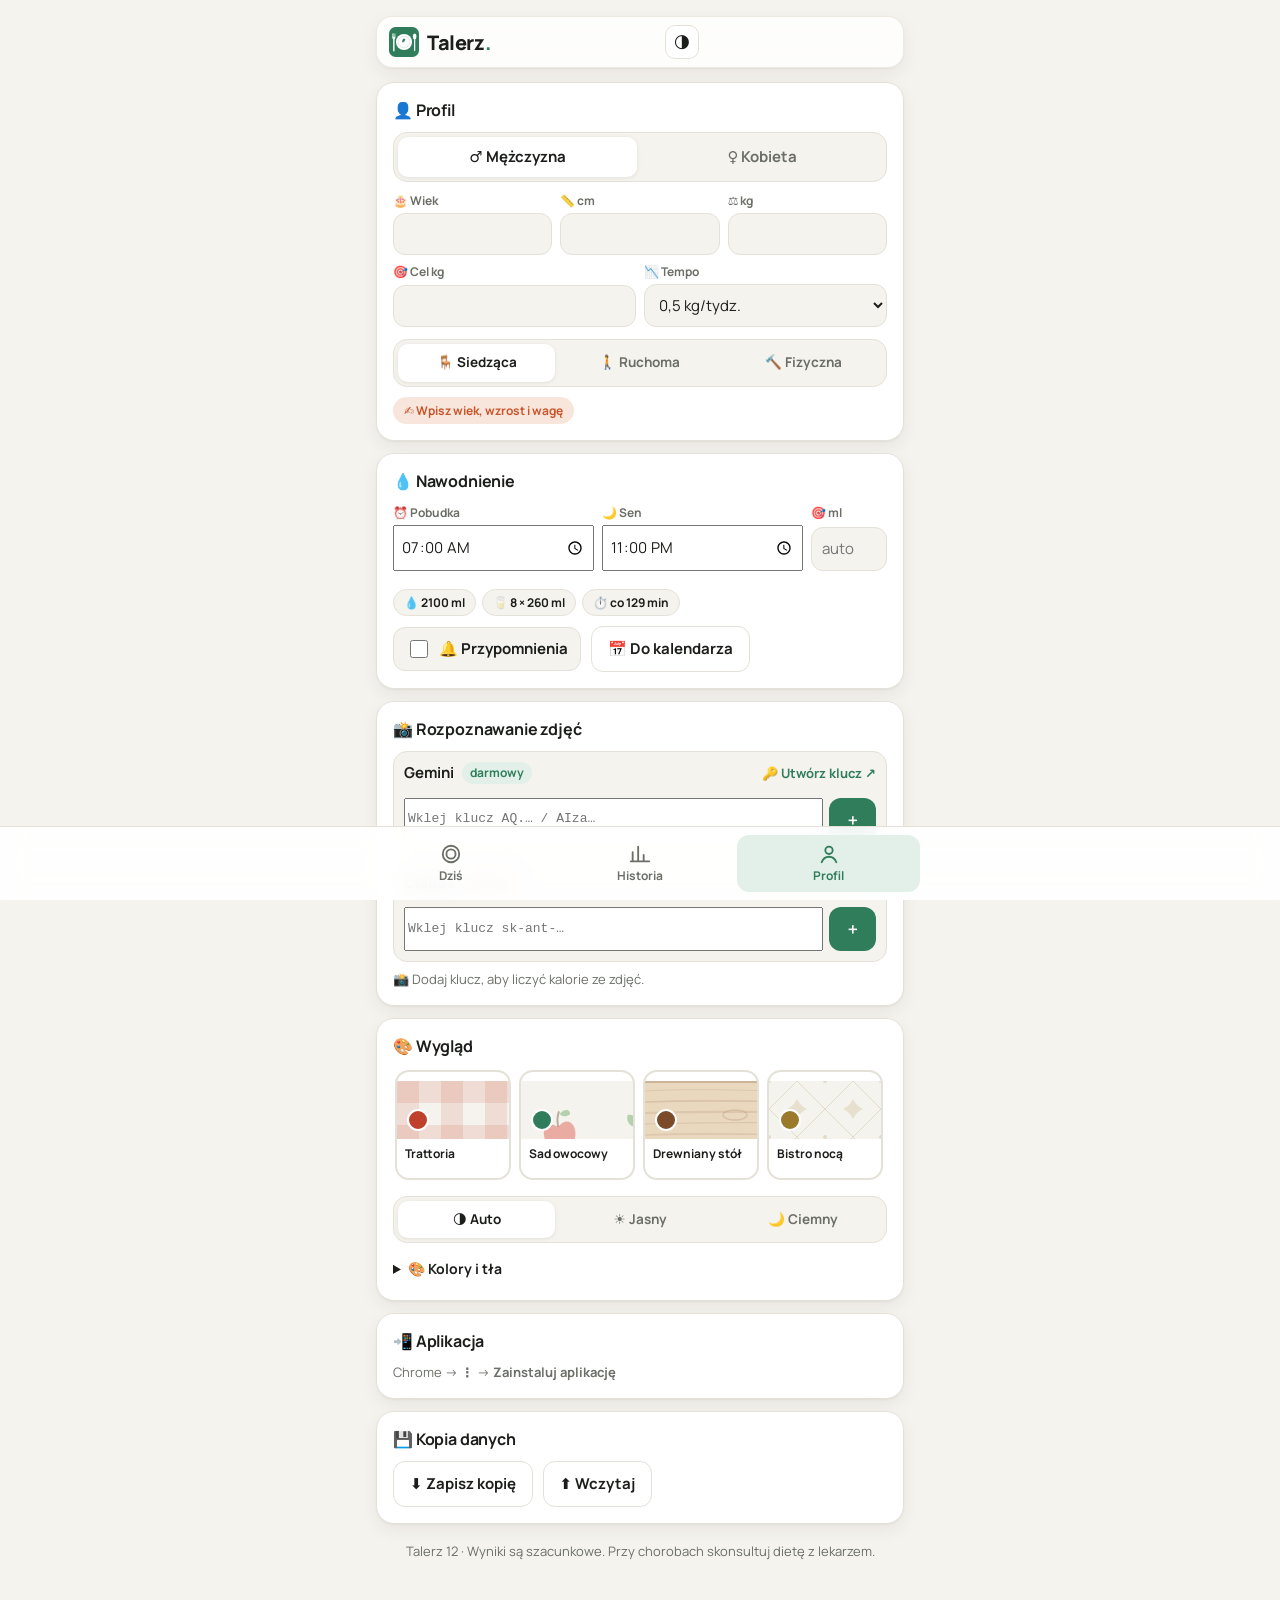
==== commit ef870f3d: "Add files via upload" ====
--- a/index.html
+++ b/index.html
@@ -323,6 +323,17 @@
   .kst{font-family:Manrope,system-ui,sans-serif;font-size:12px;margin-left:4px}
   .keyitem .k{font-family:ui-monospace,monospace;white-space:nowrap;overflow:hidden;text-overflow:ellipsis}
   @media (max-width:380px){ .dchip{min-width:56px} .grid3{gap:6px} .pf span{font-size:11px} .seg3 button{font-size:12.5px} }
+  .fabs{position:fixed;right:max(16px,calc(50% - 264px));bottom:84px;display:flex;gap:10px;z-index:15}
+  .fab2{border:0;border-radius:999px;height:52px;min-width:52px;padding:0 16px;background:var(--card);color:var(--ink);font-weight:800;font-size:20px;box-shadow:0 6px 20px rgba(0,0,0,.18);cursor:pointer;border:1px solid var(--line)}
+  .fab2.main{background:var(--accent);color:#fff;font-size:15px;border:0;padding:0 20px}
+  .pick{display:grid;grid-template-columns:1fr 1fr;gap:8px}
+  .picktile{position:relative;display:flex;flex-direction:column;align-items:center;justify-content:center;gap:4px;height:118px;border:2px dashed var(--line);border-radius:16px;background:var(--card);cursor:pointer;overflow:hidden;color:var(--ink);font:inherit;padding:0}
+  .picktile .pi{font-size:34px;line-height:1}
+  .picktile img{position:absolute;inset:0;width:100%;height:100%;object-fit:cover;border-radius:0;max-height:none}
+  #micBtn.rec{border-color:#D9443B;border-style:solid;background:color-mix(in srgb,#D9443B 12%,var(--card))}
+  #micBtn.rec .pi{animation:micpulse 1s ease-in-out infinite}
+  @keyframes micpulse{50%{transform:scale(1.18)}}
+  .slowbox{margin-top:8px;display:flex;gap:6px;flex-wrap:wrap;align-items:center}
   .toast{position:fixed;left:50%;bottom:150px;transform:translateX(-50%);background:var(--ink);color:var(--bg);padding:10px 16px;border-radius:12px;font-weight:600;font-size:14px;z-index:40;opacity:0;transition:opacity .2s;pointer-events:none}
   .toast.on{opacity:1}
 </style>
@@ -330,7 +341,7 @@
 <body>
 <div class="wrap">
   <header class="top">
-    <div class="brand"><svg width="30" height="30" viewBox="0 0 64 64" aria-hidden="true"><circle cx="32" cy="32" r="29" fill="var(--accent)"/><circle cx="32" cy="32" r="21" fill="var(--card)"/><circle cx="32" cy="32" r="14" fill="none" stroke="var(--accent)" stroke-width="2" opacity=".35"/><path d="M32 22c-5 3-7 8-5 13 5-1 8-5 9-10-1-1-2-2-4-3z" fill="var(--accent)"/></svg><span>Talerz<span>.</span></span></div>
+    <div class="brand"><svg width="30" height="30" aria-hidden="true" viewBox="0 0 512 512"><rect width="512" height="512" rx="112" fill="var(--accent)"/> <circle cx="256" cy="256" r="138" fill="var(--card)"/> <circle cx="256" cy="256" r="98" fill="none" stroke="var(--accent)" stroke-width="9" opacity=".28"/> <path d="M256 196c-26 14-38 42-26 70 28-5 44-28 48-56-6-6-13-11-22-14z" fill="var(--accent)"/> <path d="M252 272c2-14 6-26 14-38" stroke="var(--card)" stroke-width="6" stroke-linecap="round" fill="none"/> <g fill="var(--card)"> <rect x="58" y="108" width="11" height="74" rx="5.5"/> <rect x="77" y="108" width="11" height="74" rx="5.5"/> <rect x="96" y="108" width="11" height="74" rx="5.5"/> <path d="M58 168h49v14c0 15-8 25-12.5 29V400c0 9-5 16-12 16s-12-7-12-16V211c-4.5-4-12.5-14-12.5-29z"/> </g> <g fill="var(--card)"> <ellipse cx="438" cy="160" rx="31" ry="48"/> <path d="M428 200h20v198c0 9-4 16-10 16s-10-7-10-16z"/> </g></svg><span>Talerz<span>.</span></span></div>
     <div class="row" style="gap:6px">
       <button class="themebtn" id="themeBtn" aria-label="Tryb jasny/ciemny"></button>
       <div class="datenav" id="datenav">
@@ -566,7 +577,7 @@
   </section>
 </div>
 
-<button class="fab hidden" id="fab" aria-label="Dodaj posiłek">📷 Posiłek</button>
+<div class="fabs hidden" id="fab"><button class="fab2" id="fabMic" aria-label="Powiedz, co jesz">🎤</button><button class="fab2 main" id="fabAdd" aria-label="Dodaj posiłek">＋ Posiłek</button></div>
 
 <nav class="tabs"><div class="in">
   <button data-tab="today" class="on"><svg viewBox="0 0 24 24" fill="none" stroke="currentColor" stroke-width="2" stroke-linecap="round" stroke-linejoin="round" aria-hidden="true"><circle cx='12' cy='12' r='9'/><circle cx='12' cy='12' r='5'/></svg>Dziś</button>
@@ -579,14 +590,17 @@
   <div class="sheet" role="dialog" aria-modal="true" aria-labelledby="sheetTitle">
     <div class="row" style="justify-content:space-between"><h3 id="sheetTitle">🍽️ Nowy posiłek</h3><button class="iconbtn" id="closeSheet" aria-label="Zamknij">✕</button></div>
 
-    <label class="drop" id="drop" for="photo">
-      <div id="dropTxt"><div style="font-size:34px">📷</div><b>Zrób zdjęcie</b></div>
-      <img id="preview" class="hidden" alt="Podgląd posiłku">
-    </label>
+    <div class="pick">
+      <label class="picktile" id="drop" for="photo">
+        <div id="dropTxt"><div class="pi">📷</div><b>Zdjęcie</b></div>
+        <img id="preview" class="hidden" alt="Podgląd posiłku">
+      </label>
+      <button class="picktile" id="micBtn" type="button"><div class="pi" id="micIcon">🎤</div><b id="micLabel">Powiedz</b></button>
+    </div>
     <input type="file" id="photo" accept="image/*" capture="environment" class="hidden">
     <div class="row" style="margin-top:8px">
-      <input id="hint" type="text" placeholder="💬 np. duża porcja, smażone">
-      <button class="btn" id="analyze" disabled aria-label="Policz ponownie">↻</button>
+      <input id="hint" type="text" enterkeyhint="send" placeholder="💬 np. 2 jajka, kromka chleba, kawa z mlekiem">
+      <button class="btn" id="analyze" disabled aria-label="Policz">➜</button>
     </div>
     <div id="aiStatus" class="small" style="margin-top:8px"></div>
     <button class="btn ghost block" id="manual" style="margin-top:8px">✍️ Wpisz ręcznie</button>
@@ -620,7 +634,7 @@
 <div class="toast" id="toast"></div>
 <script>
 (() => {
-  const APP_VERSION = '11';
+  const APP_VERSION = '12';
   // ---------- narzędzia ----------
   const $ = id => document.getElementById(id);
   const r0 = n => Math.round(Number(n) || 0);
@@ -1052,13 +1066,14 @@
   function openSheet(){
     photoBlob = null; photoB64 = null; thumb = null; items = [];
     $('preview').classList.add('hidden'); $('dropTxt').classList.remove('hidden');
-    $('photo').value = ''; $('hint').value = ''; $('analyze').disabled = true; $('aiStatus').innerHTML = '';
+    $('photo').value = ''; $('hint').value = ''; $('analyze').disabled = true; $('aiStatus').innerHTML = ''; stopMic(true);
     $('result').classList.add('hidden'); $('mealName').value = ''; $('aiNotes').textContent = '';
     $('manual').classList.remove('hidden'); document.querySelectorAll('#result .card').forEach(n => n.remove()); $('addItem').classList.remove('hidden');
     $('sheetBg').classList.add('open');
   }
-  function closeSheet(){ if (aiAbort) aiAbort.abort(); $('sheetBg').classList.remove('open'); }
-  $('fab').onclick = openSheet;
+  function closeSheet(){ if (aiAbort) aiAbort.abort(); stopMic(true); $('sheetBg').classList.remove('open'); }
+  $('fabAdd').onclick = () => openSheet();
+  $('fabMic').onclick = () => { openSheet(); startMic(); };
   $('closeSheet').onclick = closeSheet;
   $('sheetBg').addEventListener('click', e => { if (e.target === $('sheetBg')) closeSheet(); });
   document.addEventListener('keydown', e => { if (e.key === 'Escape') { closeSheet(); $('drinkSheetBg').classList.remove('open'); } });
@@ -1074,7 +1089,7 @@
     const f = e.target.files && e.target.files[0]; if (!f) return;
     try {
       const im = await loadImage(f);
-      photoBlob = await scaled(im, 768, 0.8, false);
+      photoBlob = await scaled(im, 640, 0.78, false);
       photoB64 = blobToBase64(photoBlob);
       thumb = scaled(im, 160, 0.7, true);
       $('preview').src = scaled(im, 720, 0.8, true);
@@ -1091,6 +1106,12 @@
 Odpowiedz WYŁĄCZNIE poprawnym JSON-em:
 {"meal_name":"krótka nazwa po polsku","items":[{"name":"składnik po polsku","category":"warzywa","grams":120,"kcal":200,"protein":10.5,"carbs":20,"fat":8,"free_sugar":0}],"confidence":"niska|średnia|wysoka","notes":"max 8 słów po polsku"}
 Jeśli nie widać jedzenia: {"meal_name":"","items":[],"confidence":"niska","notes":"Nie widzę jedzenia"}`;
+  const PROMPT_TEXT = (desc) => `Jesteś dietetykiem. Użytkownik opisał słowami, co zjadł lub zje: "${desc.replace(/"/g,"'")}".
+Rozbij to na składniki. Gdy nie podano ilości, przyjmij typową porcję dorosłego (np. kromka chleba 35 g, jajko 55 g, łyżka masła 10 g, szklanka 250 ml). Oszacuj masę w gramach, kalorie, makroskładniki i cukry wolne (dodany cukier, miód, syropy, soki; NIE cukier naturalny z całych owoców, warzyw i mleka).
+Każdemu składnikowi przypisz kategorię: ${CAT_LIST} (przetworzone = smażone, fast food, wędliny, chipsy; slodycze = słodycze, ciasta, pączki, batony, lody; rafinowane = białe pieczywo, biały ryż, zwykły makaron). Napoje (kawa, herbata, sok, cola) też podaj jako składniki z kategorią inne.
+Odpowiedz WYŁĄCZNIE poprawnym JSON-em:
+{"meal_name":"krótka nazwa po polsku","items":[{"name":"składnik","category":"warzywa","grams":120,"kcal":200,"protein":10.5,"carbs":20,"fat":8,"free_sugar":0}],"confidence":"niska|średnia|wysoka","notes":"max 8 słów"}
+Jeśli opis nie dotyczy jedzenia: {"meal_name":"","items":[],"confidence":"niska","notes":"Nie rozpoznano posiłku"}`;
   function parseJson(txt){
     if (typeof txt !== 'string') return txt;
     const s = txt.indexOf('{'), e = txt.lastIndexOf('}');
@@ -1098,7 +1119,8 @@
   }
 
   async function runAnalysis(){
-    if (!photoBlob) return;
+    const desc = $('hint').value.trim();
+    if (!photoBlob && !desc) return;
     const st = $('aiStatus');
     if (!hasAnyKey(aiCfg())) {
       st.innerHTML = '🔑 <a href="#" id="goAi">Dodaj klucz AI w Profilu</a> albo wpisz ręcznie.';
@@ -1106,24 +1128,74 @@
       $('manual').classList.remove('hidden');
       return;
     }
+    if (aiAbort) aiAbort.abort();
     $('analyze').disabled = true;
     const t0 = performance.now();
-    st.innerHTML = `<span class="spinner"></span>&nbsp; Liczę… <span id="tick">0,0 s</span>`;
-    const tick = setInterval(() => { const el = $('tick'); if (el) el.textContent = ((performance.now()-t0)/1000).toFixed(1).replace('.',',') + ' s'; }, 100);
-    aiAbort = new AbortController();
+    const secs = () => ((performance.now()-t0)/1000).toFixed(1).replace('.',',');
+    st.innerHTML = `<span class="spinner"></span>&nbsp; Liczę… <span id="tick">0,0 s</span><span id="slow"></span>`;
+    const tick = setInterval(() => {
+      const el = $('tick'); if (el) el.textContent = secs() + ' s';
+      const sl = $('slow');
+      if (sl && !sl.dataset.on && performance.now() - t0 > 9000) {
+        sl.dataset.on = 1;
+        sl.innerHTML = `<div class="slowbox"><span class="muted">⏳ Długo?</span><button class="btn ghost" id="slowMic">🎤 Powiedz</button><button class="btn ghost" id="slowMan">✍️ Ręcznie</button></div>`;
+        $('slowMic').onclick = () => { if (aiAbort) aiAbort.abort(); photoBlob = null; photoB64 = null; $('preview').classList.add('hidden'); $('dropTxt').classList.remove('hidden'); $('hint').value = ''; startMic(); };
+        $('slowMan').onclick = () => { if (aiAbort) aiAbort.abort(); st.innerHTML = ''; $('manual').click(); };
+      }
+    }, 100);
+    const ctrl = aiAbort = new AbortController();
     try {
-      const r = await askWithRotation(PROMPT($('hint').value.trim()), await photoB64, aiAbort.signal);
+      const r = photoBlob
+        ? await askWithRotation(PROMPT(desc), await photoB64, ctrl.signal, s2 => { const el = $('tick'); if (el && s2) el.textContent = s2; })
+        : await askWithRotation(PROMPT_TEXT(desc), null, ctrl.signal);
       const data = parseJson(r.text);
-      st.innerHTML = `<span class="status-ok">✓ ${((performance.now()-t0)/1000).toFixed(1).replace('.',',')} s</span>`;
+      st.innerHTML = `<span class="status-ok">✓ ${secs()} s</span>`;
       showResult(data);
+      $('manual').classList.add('hidden');
     } catch (e) {
-      if (e && e.name === 'AbortError') return;
+      if (e && e.name === 'AbortError') { if (aiAbort === ctrl) st.innerHTML = ''; return; }
       st.innerHTML = '<span class="status-err">⚠️ ' + esc(e && e.message || 'Nie udało się.') + '</span>';
       $('manual').classList.remove('hidden');
-    } finally { clearInterval(tick); $('analyze').disabled = false; aiAbort = null; }
-  }
+    } finally { clearInterval(tick); $('analyze').disabled = !photoBlob && !$('hint').value.trim(); if (aiAbort === ctrl) aiAbort = null; }
+  }
+
+  // ---------- 🎤 mowa → tekst ----------
+  const SR = window.SpeechRecognition || window.webkitSpeechRecognition;
+  let rec = null, recText = '';
+  function setMicUi(on){
+    $('micBtn').classList.toggle('rec', on);
+    $('micIcon').textContent = on ? '🔴' : '🎤';
+    $('micLabel').textContent = on ? 'Słucham… (stop)' : 'Powiedz';
+  }
+  function stopMic(silent){
+    if (rec) { const r = rec; rec = null; if (silent) r.onend = null; try { r.stop(); } catch {} }
+    setMicUi(false);
+  }
+  function startMic(){
+    if (rec) { stopMic(); return; }
+    if (!SR) { $('hint').focus(); toast('🎤 Użyj mikrofonu na klawiaturze'); return; }
+    const base = photoBlob ? $('hint').value.trim() : '';
+    recText = '';
+    const r = rec = new SR();
+    r.lang = 'pl-PL'; r.interimResults = true; r.continuous = false; r.maxAlternatives = 1;
+    r.onresult = e => {
+      let txt = ''; for (let i = 0; i < e.results.length; i++) txt += e.results[i][0].transcript;
+      recText = txt.trim(); $('hint').value = (base ? base + ', ' : '') + recText;
+      $('analyze').disabled = false;
+    };
+    r.onerror = e => {
+      if (e.error === 'not-allowed' || e.error === 'service-not-allowed') toast('🎤 Zezwól na mikrofon w przeglądarce');
+      else if (e.error === 'no-speech') toast('🎤 Nic nie usłyszałem – spróbuj jeszcze raz');
+      else if (e.error !== 'aborted') toast('🎤 Mikrofon niedostępny – wpisz tekst');
+    };
+    r.onend = () => { const had = rec === r; rec = null; setMicUi(false); if (had && recText) runAnalysis(); };
+    try { r.start(); setMicUi(true); } catch { rec = null; setMicUi(false); $('hint').focus(); }
+  }
+  $('micBtn').onclick = () => startMic();
+
   $('analyze').onclick = runAnalysis;
-  $('hint').addEventListener('keydown', e => { if (e.key === 'Enter' && photoBlob) runAnalysis(); });
+  $('hint').addEventListener('input', () => { $('analyze').disabled = !photoBlob && !$('hint').value.trim(); });
+  $('hint').addEventListener('keydown', e => { if (e.key === 'Enter' && (photoBlob || $('hint').value.trim())) runAnalysis(); });
   $('manual').onclick = () => { showResult({ meal_name:'', items:[] }); $('manual').classList.add('hidden'); $('addItem').click(); };
 
   function showResult(data){
@@ -1483,18 +1555,22 @@
     if (b64) parts.push({ inline_data:{ mime_type:'image/jpeg', data:b64 } });
     parts.push({ text:prompt });
     const model = (cfg.geminiModel || AI_DEFAULTS.geminiModel).trim().replace(/^models\//,'');
-    const call = (thinking) => fetch(`https://generativelanguage.googleapis.com/v1beta/models/${encodeURIComponent(model)}:generateContent`, {
+    const call = (level) => fetch(`https://generativelanguage.googleapis.com/v1beta/models/${encodeURIComponent(model)}:generateContent`, {
       method:'POST', signal,
       headers:{ 'content-type':'application/json', 'x-goog-api-key':key.trim() },
       body: JSON.stringify({ contents:[{ role:'user', parts }], generationConfig: Object.assign(
-        { temperature:0.2, responseMimeType:'application/json' },
-        thinking ? { thinkingConfig:{ thinkingLevel:'low' } } : {}) })
+        { temperature:0.2, responseMimeType:'application/json', maxOutputTokens:1200 },
+        level ? { thinkingConfig:{ thinkingLevel:level } } : {}) })
     });
-    // Tryb szybki: ogranicz „myślenie” modelu. Starsze modele nie znają tego parametru – wtedy ponów bez niego.
-    let resp = await call(!!cfg.fast);
-    if (!resp.ok && cfg.fast && resp.status === 400) {
+    // Jak najmniej „myślenia” = szybsza odpowiedź. Gdy model nie zna poziomu – próbuj kolejnego.
+    const remembered = cfg.thinkLevel && cfg.thinkLevel[model];
+    const levels = remembered !== undefined ? [remembered] : ['minimal', 'low', null];
+    let resp;
+    for (let li = 0; li < levels.length; li++) {
+      resp = await call(levels[li]);
+      if (resp.ok || resp.status !== 400) { if (resp.ok && remembered === undefined) { const c2 = aiCfg(); c2.thinkLevel = Object.assign({}, c2.thinkLevel, { [model]: levels[li] }); saveAiCfg(c2); } break; }
       const t = await resp.clone().text();
-      if (/thinking/i.test(t)) resp = await call(false);
+      if (!/thinking/i.test(t)) break;
     }
     if (!resp.ok) throw await classify(resp, 'Gemini');
     const j = await resp.json();
@@ -1507,25 +1583,43 @@
 
 
   // Kolejno: wszystkie klucze Gemini, potem Claude. Po limicie – następny klucz.
-  async function askWithRotation(prompt, b64, signal){
+  // Kolejno: klucze Gemini, potem Claude. Po limicie – następny klucz; gdy model długo milczy – szybszy model.
+  const TIMEOUT_IMG = 18000, TIMEOUT_TXT = 12000;
+  function withTimeout(signal, ms){
+    const c = new AbortController();
+    const t = setTimeout(() => c.abort(new DOMException('timeout', 'TimeoutError')), ms);
+    if (signal) { if (signal.aborted) c.abort(signal.reason); else signal.addEventListener('abort', () => c.abort(signal.reason), { once:true }); }
+    return { signal:c.signal, done:() => clearTimeout(t), isTimeout:() => c.signal.aborted && !(signal && signal.aborted) };
+  }
+  async function askWithRotation(prompt, b64, signal, onSwitch){
     const notes = []; let nextFree = Infinity, lastErr = null, tried = 0;
+    const limitMs = b64 ? TIMEOUT_IMG : TIMEOUT_TXT;
     for (const prov of ['gemini', 'claude']) {
       const list = aiCfg().keys[prov];
       for (let i = 0; i < list.length; i++) {
         const k = list[i];
         if (!isUsable(k)) { if (k.until) nextFree = Math.min(nextFree, k.until); continue; }
         tried++;
-        for (let attempt = 0; attempt < 2; attempt++) {
+        let useLite = false;
+        for (let attempt = 0; attempt < 3; attempt++) {
+          const cfg = aiCfg();
+          if (useLite) { if (prov === 'gemini' && cfg.geminiLite) cfg.geminiModel = cfg.geminiLite; else break; }
+          const tw = withTimeout(signal, limitMs);
           try {
-            const text = await callProvider(prov, k.key, aiCfg(), prompt, b64, signal);
+            const text = await callProvider(prov, k.key, cfg, prompt, b64, tw.signal);
+            tw.done();
             const today = todayKey();
             markKey(prov, k.id, { state:'ok', until:0, note:'', usedDay:today, used:(k.usedDay === today ? (k.used || 0) : 0) + 1, lastOk:Date.now() });
             return { text, prov, key:k, idx:i, notes };
           } catch (e) {
+            tw.done();
+            if (tw.isTimeout()) { lastErr = new ApiErr('Model odpowiada zbyt długo.', 'overload'); notes.push('timeout');
+              if (!useLite && prov === 'gemini' && aiCfg().geminiLite) { useLite = true; if (onSwitch) onSwitch('⚡ szybszy model…'); continue; }
+              break; }
             if (e && e.name === 'AbortError') throw e;
             lastErr = e;
             const kind = e.kind || 'other';
-            if (kind === 'model' && attempt === 0) { await pickModel(prov, k.key, true); continue; }   // model wycofany – wybierz nowy i ponów
+            if (kind === 'model' && attempt === 0) { await pickModel(prov, k.key, true); continue; }
             if (kind === 'limit' || kind === 'credit') {
               const until = Date.now() + e.retryMs; nextFree = Math.min(nextFree, until);
               markKey(prov, k.id, { state:kind, until, note:e.message }); notes.push(kind);
@@ -1534,11 +1628,11 @@
             break;
           }
         }
-        if (lastErr && lastErr.kind === 'overload') break;
+        if (lastErr && lastErr.kind === 'overload') break;   // ten sam serwer – spróbuj drugiego dostawcy
       }
     }
     if (!tried && nextFree === Infinity) throw new Error('Brak działającego klucza AI – sprawdź w Profilu.');
-    throw new Error((lastErr && lastErr.kind === 'overload' ? 'Serwer AI zajęty – spróbuj za chwilę.' : 'Limit kluczy AI wyczerpany.') + (nextFree < Infinity ? ` Wróci ok. ${hhmm(nextFree)}.` : ''));
+    throw new Error((lastErr && lastErr.kind === 'overload' ? 'AI odpowiada zbyt wolno – spróbuj 🎤 albo wpisz ręcznie.' : 'Limit kluczy AI wyczerpany.') + (nextFree < Infinity ? ` Wróci ok. ${hhmm(nextFree)}.` : ''));
   }
 
   async function listModels(provider, key){
@@ -1557,7 +1651,6 @@
   }
 
 
-
   // Automatyczny wybór modelu: najnowszy stabilny Flash (Gemini) / Haiku (Claude)
   async function pickModel(prov, key, force){
     const c = aiCfg();
@@ -1570,6 +1663,8 @@
         const stable = ms.filter(id => /flash/.test(id) && !/lite|preview|exp|thinking|8b/.test(id));
         const pool = stable.length ? stable : ms.filter(id => /flash/.test(id));
         best = pool.sort((a, b) => ver(b) - ver(a) || a.length - b.length)[0];
+        const lites = ms.filter(id => /flash-lite/.test(id) && !/preview|exp/.test(id)).sort((a, b) => ver(b) - ver(a) || a.length - b.length);
+        const c3 = aiCfg(); c3.geminiLite = lites[0] || null; saveAiCfg(c3);
       } else {
         best = ms.find(id => /haiku/.test(id)) || ms.find(id => /sonnet/.test(id)) || ms[0];
       }
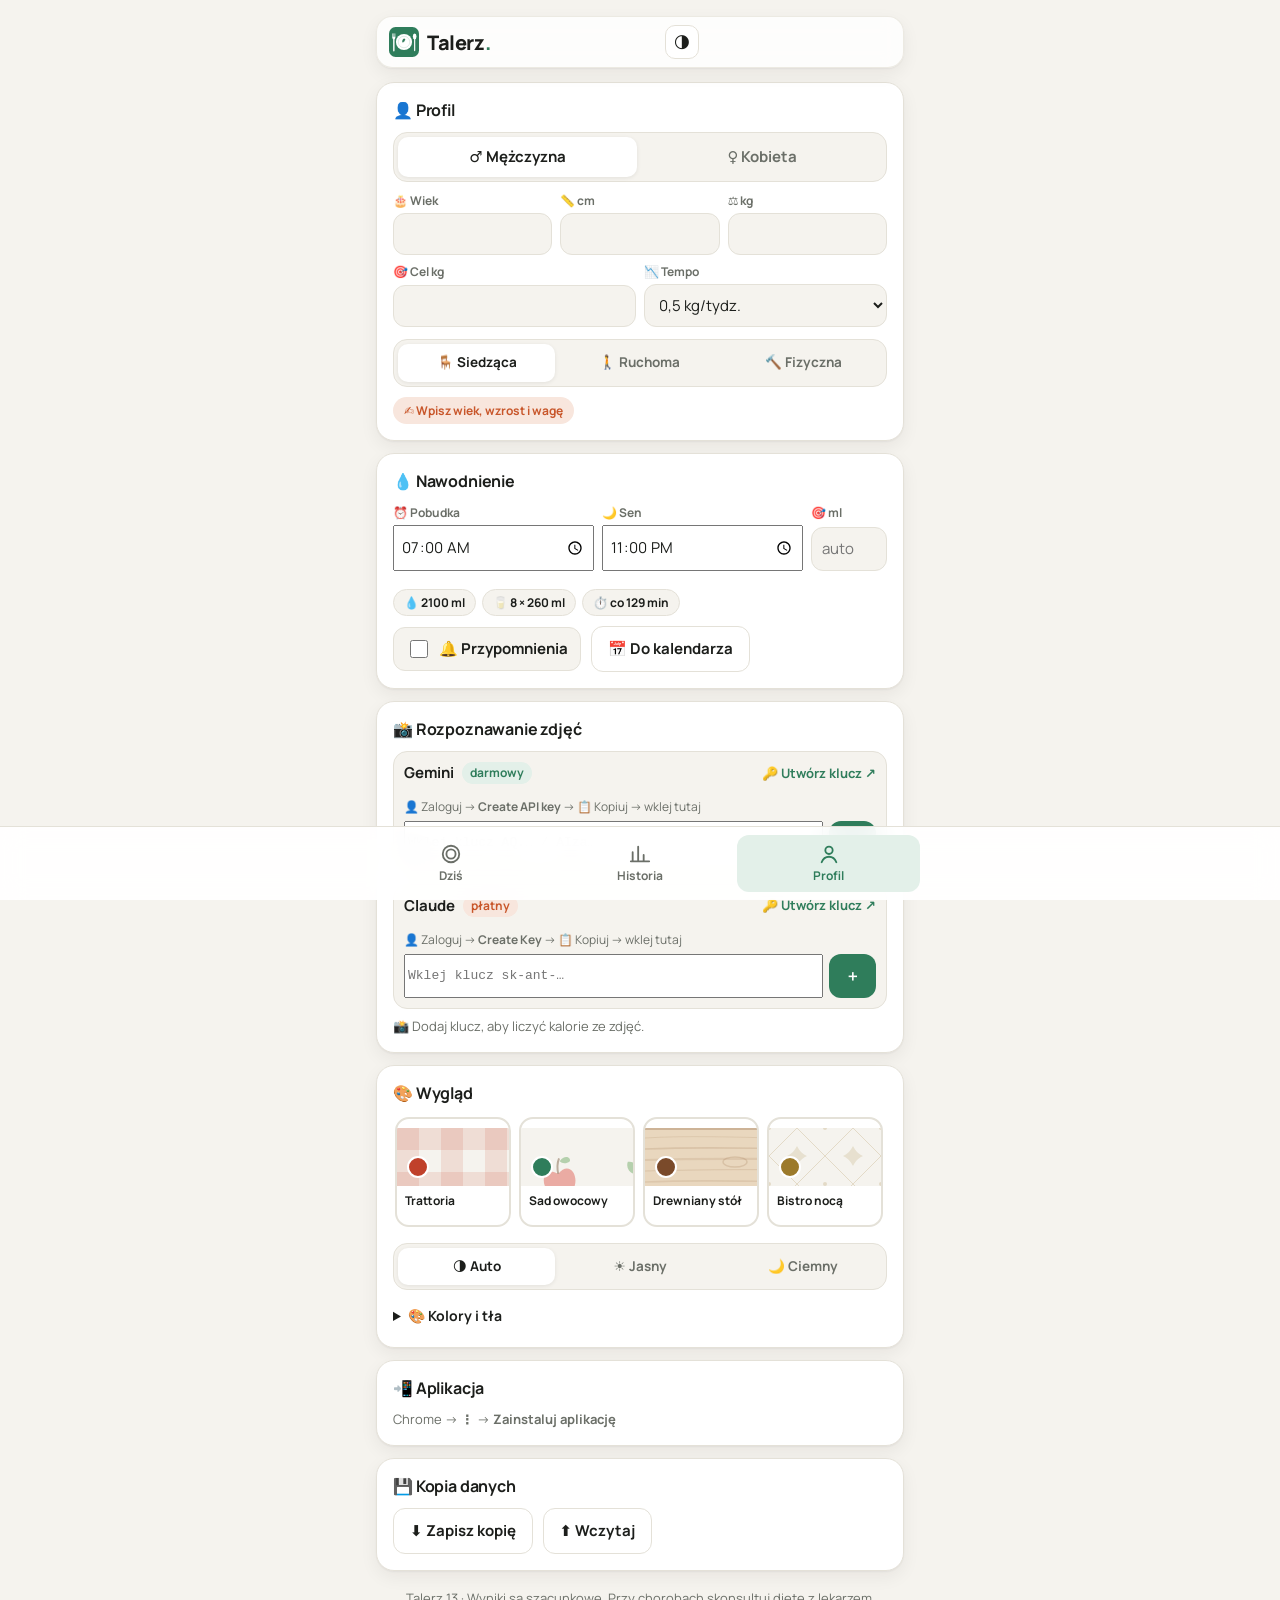
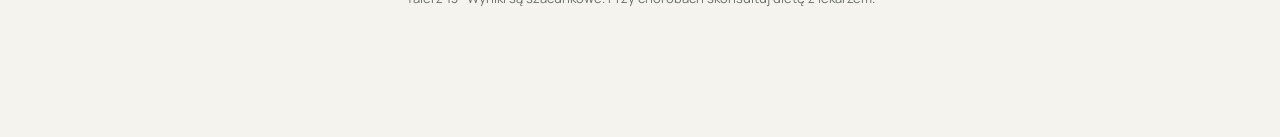
==== commit fb07f5b2: "Add files via upload" ====
--- a/index.html
+++ b/index.html
@@ -7,7 +7,10 @@
 <meta name="description" content="Licznik kalorii ze zdjęć posiłków i dzienny limit na odchudzanie liczony z kroków.">
 <meta name="theme-color" content="#2F7D5B">
 <link rel="manifest" href="manifest.webmanifest">
+<link rel="icon" type="image/png" sizes="192x192" href="icon-192.png">
+<link rel="icon" type="image/png" sizes="512x512" href="icon-512.png">
 <link rel="icon" href="favicon.svg" type="image/svg+xml">
+<link rel="shortcut icon" href="icon-192.png">
 <link rel="apple-touch-icon" href="apple-touch-icon.png">
 <meta name="apple-mobile-web-app-capable" content="yes">
 <meta name="mobile-web-app-capable" content="yes">
@@ -334,6 +337,7 @@
   #micBtn.rec .pi{animation:micpulse 1s ease-in-out infinite}
   @keyframes micpulse{50%{transform:scale(1.18)}}
   .slowbox{margin-top:8px;display:flex;gap:6px;flex-wrap:wrap;align-items:center}
+  .ksteps{font-size:12px;color:var(--muted);margin:0 0 6px}
   .toast{position:fixed;left:50%;bottom:150px;transform:translateX(-50%);background:var(--ink);color:var(--bg);padding:10px 16px;border-radius:12px;font-weight:600;font-size:14px;z-index:40;opacity:0;transition:opacity .2s;pointer-events:none}
   .toast.on{opacity:1}
 </style>
@@ -529,13 +533,15 @@
     <div class="card">
       <h2>📸 Rozpoznawanie zdjęć</h2>
       <div class="prov">
-        <div class="provhead"><b>Gemini</b><span class="pill">darmowy</span><a class="keylink" href="https://aistudio.google.com/api-keys" target="_blank" rel="noopener">🔑 Utwórz klucz ↗</a></div>
+        <div class="provhead"><b>Gemini</b><span class="pill">darmowy</span><a class="keylink" href="https://accounts.google.com/AccountChooser?continue=https%3A%2F%2Faistudio.google.com%2Fapp%2Fapikey" target="_blank" rel="noopener">🔑 Utwórz klucz ↗</a></div>
         <div class="keylist" id="gKeys"></div>
+        <div class="ksteps">👤 Zaloguj → <b>Create API key</b> → 📋 Kopiuj → wklej tutaj</div>
         <div class="keyrow"><input id="gKeyNew" type="password" autocomplete="off" spellcheck="false" placeholder="Wklej klucz AQ.… / AIza…"><button class="btn" id="gKeyAdd" aria-label="Dodaj klucz">＋</button></div>
       </div>
       <div class="prov">
         <div class="provhead"><b>Claude</b><span class="pill low">płatny</span><a class="keylink" href="https://platform.claude.com/settings/keys" target="_blank" rel="noopener">🔑 Utwórz klucz ↗</a></div>
         <div class="keylist" id="cKeys"></div>
+        <div class="ksteps">👤 Zaloguj → <b>Create Key</b> → 📋 Kopiuj → wklej tutaj</div>
         <div class="keyrow"><input id="cKeyNew" type="password" autocomplete="off" spellcheck="false" placeholder="Wklej klucz sk-ant-…"><button class="btn" id="cKeyAdd" aria-label="Dodaj klucz">＋</button></div>
       </div>
       <div class="small muted" id="aiActive"></div>
@@ -577,7 +583,7 @@
   </section>
 </div>
 
-<div class="fabs hidden" id="fab"><button class="fab2" id="fabMic" aria-label="Powiedz, co jesz">🎤</button><button class="fab2 main" id="fabAdd" aria-label="Dodaj posiłek">＋ Posiłek</button></div>
+<div class="fabs hidden" id="fab"><button class="fab2 main" id="fabAdd" aria-label="Dodaj posiłek">＋ Posiłek</button></div>
 
 <nav class="tabs"><div class="in">
   <button data-tab="today" class="on"><svg viewBox="0 0 24 24" fill="none" stroke="currentColor" stroke-width="2" stroke-linecap="round" stroke-linejoin="round" aria-hidden="true"><circle cx='12' cy='12' r='9'/><circle cx='12' cy='12' r='5'/></svg>Dziś</button>
@@ -634,7 +640,7 @@
 <div class="toast" id="toast"></div>
 <script>
 (() => {
-  const APP_VERSION = '12';
+  const APP_VERSION = '13';
   // ---------- narzędzia ----------
   const $ = id => document.getElementById(id);
   const r0 = n => Math.round(Number(n) || 0);
@@ -1073,7 +1079,6 @@
   }
   function closeSheet(){ if (aiAbort) aiAbort.abort(); stopMic(true); $('sheetBg').classList.remove('open'); }
   $('fabAdd').onclick = () => openSheet();
-  $('fabMic').onclick = () => { openSheet(); startMic(); };
   $('closeSheet').onclick = closeSheet;
   $('sheetBg').addEventListener('click', e => { if (e.target === $('sheetBg')) closeSheet(); });
   document.addEventListener('keydown', e => { if (e.key === 'Escape') { closeSheet(); $('drinkSheetBg').classList.remove('open'); } });
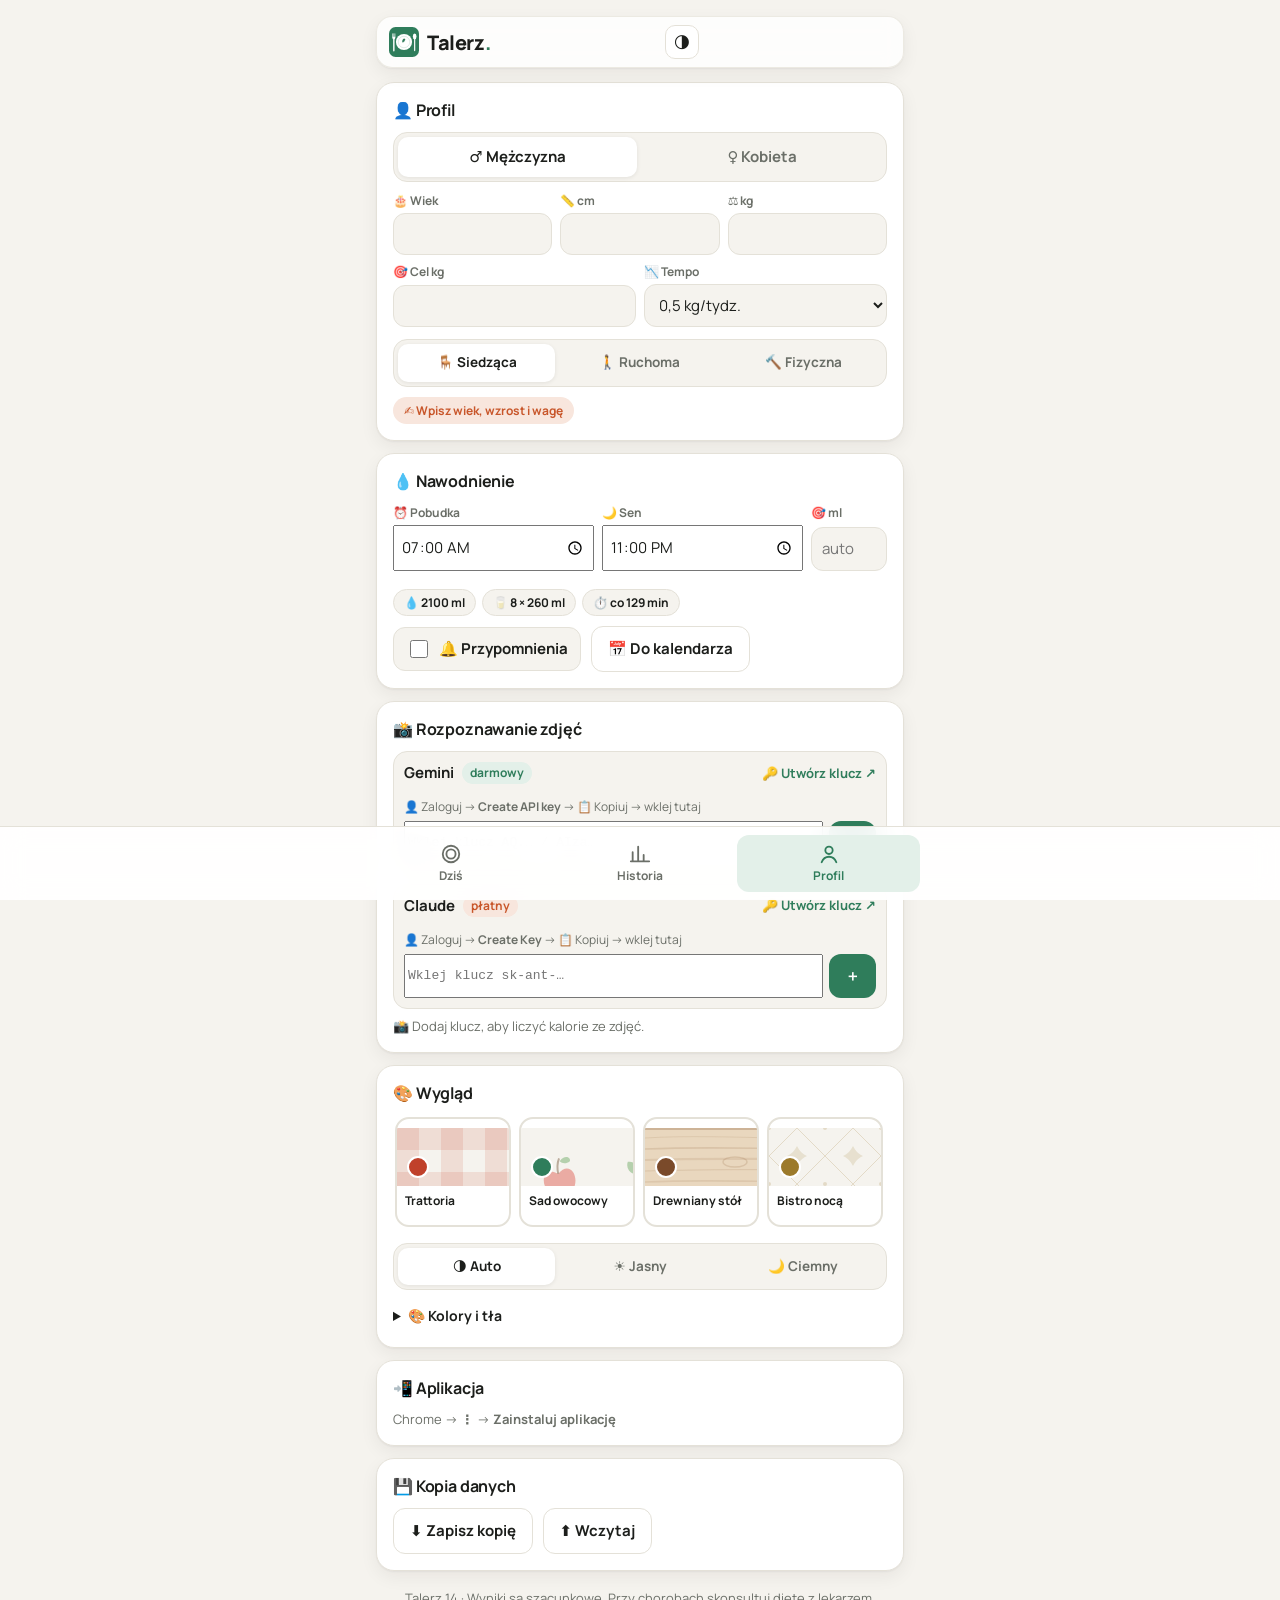
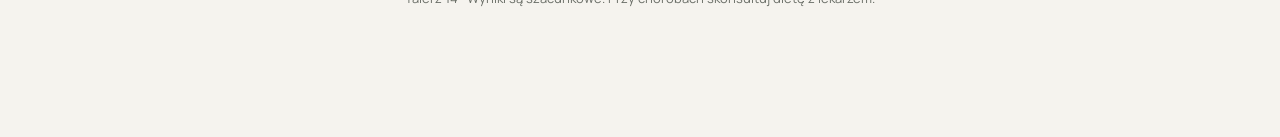
==== commit 5119b77f: "Add files via upload" ====
--- a/index.html
+++ b/index.html
@@ -640,7 +640,7 @@
 <div class="toast" id="toast"></div>
 <script>
 (() => {
-  const APP_VERSION = '13';
+  const APP_VERSION = '14';
   // ---------- narzędzia ----------
   const $ = id => document.getElementById(id);
   const r0 = n => Math.round(Number(n) || 0);
@@ -1137,23 +1137,26 @@
     $('analyze').disabled = true;
     const t0 = performance.now();
     const secs = () => ((performance.now()-t0)/1000).toFixed(1).replace('.',',');
-    st.innerHTML = `<span class="spinner"></span>&nbsp; Liczę… <span id="tick">0,0 s</span><span id="slow"></span>`;
+    st.innerHTML = `<span class="spinner"></span>&nbsp; Liczę… <span id="tick">0,0 s</span> <span id="aiMsg" class="muted"></span>`
+      + `<div class="slowbox"><button class="btn ghost" id="aiStop">⏹ Przerwij</button><span id="slow"></span></div>`;
+    $('aiStop').onclick = () => { if (aiAbort) aiAbort.abort(); st.innerHTML = '<span class="muted">⏹ Przerwano</span>'; $('manual').classList.remove('hidden'); };
     const tick = setInterval(() => {
       const el = $('tick'); if (el) el.textContent = secs() + ' s';
       const sl = $('slow');
-      if (sl && !sl.dataset.on && performance.now() - t0 > 9000) {
+      if (sl && !sl.dataset.on && performance.now() - t0 > 20000) {
         sl.dataset.on = 1;
-        sl.innerHTML = `<div class="slowbox"><span class="muted">⏳ Długo?</span><button class="btn ghost" id="slowMic">🎤 Powiedz</button><button class="btn ghost" id="slowMan">✍️ Ręcznie</button></div>`;
-        $('slowMic').onclick = () => { if (aiAbort) aiAbort.abort(); photoBlob = null; photoB64 = null; $('preview').classList.add('hidden'); $('dropTxt').classList.remove('hidden'); $('hint').value = ''; startMic(); };
-        $('slowMan').onclick = () => { if (aiAbort) aiAbort.abort(); st.innerHTML = ''; $('manual').click(); };
+        sl.innerHTML = `<span class="muted small">⏳ AI wciąż liczy – czekam, dopóki nie przerwiesz.</span>`;
       }
-    }, 100);
+    }, 200);
+    const onStatus = msg => { const el = $('aiMsg'); if (el) el.textContent = msg || ''; };
     const ctrl = aiAbort = new AbortController();
+    let wake = null; try { wake = await navigator.wakeLock?.request('screen'); } catch {}
     try {
       const r = photoBlob
-        ? await askWithRotation(PROMPT(desc), await photoB64, ctrl.signal, s2 => { const el = $('tick'); if (el && s2) el.textContent = s2; })
-        : await askWithRotation(PROMPT_TEXT(desc), null, ctrl.signal);
-      const data = parseJson(r.text);
+        ? await askWithRotation(PROMPT(desc), await photoB64, ctrl.signal, onStatus)
+        : await askWithRotation(PROMPT_TEXT(desc), null, ctrl.signal, onStatus);
+      let data;
+      try { data = parseJson(r.text); } catch { throw new Error('AI zwróciło niepełną odpowiedź – kliknij ➜, aby spróbować ponownie.'); }
       st.innerHTML = `<span class="status-ok">✓ ${secs()} s</span>`;
       showResult(data);
       $('manual').classList.add('hidden');
@@ -1161,7 +1164,7 @@
       if (e && e.name === 'AbortError') { if (aiAbort === ctrl) st.innerHTML = ''; return; }
       st.innerHTML = '<span class="status-err">⚠️ ' + esc(e && e.message || 'Nie udało się.') + '</span>';
       $('manual').classList.remove('hidden');
-    } finally { clearInterval(tick); $('analyze').disabled = !photoBlob && !$('hint').value.trim(); if (aiAbort === ctrl) aiAbort = null; }
+    } finally { clearInterval(tick); try { wake && wake.release(); } catch {} $('analyze').disabled = !photoBlob && !$('hint').value.trim(); if (aiAbort === ctrl) aiAbort = null; }
   }
 
   // ---------- 🎤 mowa → tekst ----------
@@ -1173,8 +1176,11 @@
     $('micLabel').textContent = on ? 'Słucham… (stop)' : 'Powiedz';
   }
   function stopMic(silent){
-    if (rec) { const r = rec; rec = null; if (silent) r.onend = null; try { r.stop(); } catch {} }
-    setMicUi(false);
+    if (!rec) { setMicUi(false); return; }
+    const r = rec;
+    if (silent) { rec = null; r.onend = null; try { r.abort(); } catch {} setMicUi(false); return; }
+    // ręczne „stop”: kończymy nagrywanie, a onend wyśle rozpoznany tekst do AI
+    try { r.stop(); } catch { rec = null; setMicUi(false); }
   }
   function startMic(){
     if (rec) { stopMic(); return; }
@@ -1190,10 +1196,9 @@
     };
     r.onerror = e => {
       if (e.error === 'not-allowed' || e.error === 'service-not-allowed') toast('🎤 Zezwól na mikrofon w przeglądarce');
-      else if (e.error === 'no-speech') toast('🎤 Nic nie usłyszałem – spróbuj jeszcze raz');
       else if (e.error !== 'aborted') toast('🎤 Mikrofon niedostępny – wpisz tekst');
     };
-    r.onend = () => { const had = rec === r; rec = null; setMicUi(false); if (had && recText) runAnalysis(); };
+    r.onend = () => { const had = rec === r; if (had) rec = null; setMicUi(false); if (had && recText) runAnalysis(); else if (had && !recText) toast('🎤 Nic nie usłyszałem – spróbuj jeszcze raz'); };
     try { r.start(); setMicUi(true); } catch { rec = null; setMicUi(false); $('hint').focus(); }
   }
   $('micBtn').onclick = () => startMic();
@@ -1550,36 +1555,40 @@
       const resp = await fetch('https://api.anthropic.com/v1/messages', {
         method:'POST', signal,
         headers:{ 'content-type':'application/json', 'x-api-key':key.trim(), 'anthropic-version':'2023-06-01', 'anthropic-dangerous-direct-browser-access':'true' },
-        body: JSON.stringify({ model:(cfg.claudeModel || AI_DEFAULTS.claudeModel).trim(), max_tokens: cfg.fast ? 900 : 1500, messages:[{ role:'user', content }] })
+        body: JSON.stringify({ model:(cfg.claudeModel || AI_DEFAULTS.claudeModel).trim(), max_tokens: 4096, messages:[{ role:'user', content }] })
       });
       if (!resp.ok) throw await classify(resp, 'Claude');
       const j = await resp.json();
-      return (j.content || []).filter(c => c.type === 'text').map(c => c.text).join('');
+      const out = (j.content || []).filter(c => c.type === 'text').map(c => c.text).join('');
+      if (!out.trim()) throw new ApiErr('Claude: pusta odpowiedź.', 'overload');
+      return out;
     }
     const parts = [];
     if (b64) parts.push({ inline_data:{ mime_type:'image/jpeg', data:b64 } });
     parts.push({ text:prompt });
     const model = (cfg.geminiModel || AI_DEFAULTS.geminiModel).trim().replace(/^models\//,'');
-    const call = (level) => fetch(`https://generativelanguage.googleapis.com/v1beta/models/${encodeURIComponent(model)}:generateContent`, {
+    // Jak najmniej „myślenia” = szybsza odpowiedź. Gemini 3: thinkingLevel; Gemini 2.5: thinkingBudget.
+    const THINK = { minimal:{ thinkingLevel:'minimal' }, low:{ thinkingLevel:'low' }, budget0:{ thinkingBudget:0 }, none:null };
+    const call = (lv) => fetch(`https://generativelanguage.googleapis.com/v1beta/models/${encodeURIComponent(model)}:generateContent`, {
       method:'POST', signal,
       headers:{ 'content-type':'application/json', 'x-goog-api-key':key.trim() },
       body: JSON.stringify({ contents:[{ role:'user', parts }], generationConfig: Object.assign(
-        { temperature:0.2, responseMimeType:'application/json', maxOutputTokens:1200 },
-        level ? { thinkingConfig:{ thinkingLevel:level } } : {}) })
+        { temperature:0.2, responseMimeType:'application/json', maxOutputTokens:8192 },
+        THINK[lv] ? { thinkingConfig:THINK[lv] } : {}) })
     });
-    // Jak najmniej „myślenia” = szybsza odpowiedź. Gdy model nie zna poziomu – próbuj kolejnego.
-    const remembered = cfg.thinkLevel && cfg.thinkLevel[model];
-    const levels = remembered !== undefined ? [remembered] : ['minimal', 'low', null];
+    const remembered = cfg.thinkCfg && cfg.thinkCfg[model];
+    const levels = remembered && remembered in THINK ? [remembered] : ['minimal', 'low', 'budget0', 'none'];
     let resp;
     for (let li = 0; li < levels.length; li++) {
       resp = await call(levels[li]);
-      if (resp.ok || resp.status !== 400) { if (resp.ok && remembered === undefined) { const c2 = aiCfg(); c2.thinkLevel = Object.assign({}, c2.thinkLevel, { [model]: levels[li] }); saveAiCfg(c2); } break; }
+      if (resp.ok || resp.status !== 400) { if (resp.ok && !remembered) { const c2 = aiCfg(); c2.thinkCfg = Object.assign({}, c2.thinkCfg, { [model]: levels[li] }); saveAiCfg(c2); } break; }
       const t = await resp.clone().text();
-      if (!/thinking/i.test(t)) break;
+      if (!/think/i.test(t)) break;
     }
     if (!resp.ok) throw await classify(resp, 'Gemini');
     const j = await resp.json();
     const c = j.candidates && j.candidates[0];
+    if (c && !c.content && c.finishReason === 'MAX_TOKENS') throw new ApiErr('Gemini: odpowiedź ucięta – spróbuj ponownie.', 'overload');
     if (!c || !c.content) throw new ApiErr('Gemini: pusta odpowiedź' + (j.promptFeedback && j.promptFeedback.blockReason ? ' (zablokowano: ' + j.promptFeedback.blockReason + ')' : '') + '.', 'other');
     return (c.content.parts || []).map(p => p.text || '').join('');
   }
@@ -1587,57 +1596,66 @@
   // Próbuje kolejnych kluczy (i ewentualnie drugiego dostawcy), aż któryś zadziała.
 
 
-  // Kolejno: wszystkie klucze Gemini, potem Claude. Po limicie – następny klucz.
-  // Kolejno: klucze Gemini, potem Claude. Po limicie – następny klucz; gdy model długo milczy – szybszy model.
-  const TIMEOUT_IMG = 18000, TIMEOUT_TXT = 12000;
-  function withTimeout(signal, ms){
-    const c = new AbortController();
-    const t = setTimeout(() => c.abort(new DOMException('timeout', 'TimeoutError')), ms);
-    if (signal) { if (signal.aborted) c.abort(signal.reason); else signal.addEventListener('abort', () => c.abort(signal.reason), { once:true }); }
-    return { signal:c.signal, done:() => clearTimeout(t), isTimeout:() => c.signal.aborted && !(signal && signal.aborted) };
-  }
-  async function askWithRotation(prompt, b64, signal, onSwitch){
+  // Kolejno: klucze Gemini, potem Claude. Po limicie – następny klucz.
+  // BEZ limitu czasu: czekamy na odpowiedź AI, dopóki użytkownik sam nie przerwie (⏹ Przerwij / zamknięcie okna).
+  // Gdy serwer jest przeciążony (503/500/529) – ponawiamy z rosnącą przerwą.
+  const OVERLOAD_RETRIES = 4;
+  function sleep(ms, signal){
+    return new Promise((res, rej) => {
+      if (signal && signal.aborted) return rej(new DOMException('Przerwano', 'AbortError'));
+      const t = setTimeout(res, ms);
+      if (signal) signal.addEventListener('abort', () => { clearTimeout(t); rej(new DOMException('Przerwano', 'AbortError')); }, { once:true });
+    });
+  }
+  async function askWithRotation(prompt, b64, signal, onStatus){
     const notes = []; let nextFree = Infinity, lastErr = null, tried = 0;
-    const limitMs = b64 ? TIMEOUT_IMG : TIMEOUT_TXT;
     for (const prov of ['gemini', 'claude']) {
       const list = aiCfg().keys[prov];
       for (let i = 0; i < list.length; i++) {
         const k = list[i];
         if (!isUsable(k)) { if (k.until) nextFree = Math.min(nextFree, k.until); continue; }
         tried++;
-        let useLite = false;
-        for (let attempt = 0; attempt < 3; attempt++) {
+        let modelRetried = false, overloads = 0, useLite = false;
+        while (true) {
+          if (signal && signal.aborted) throw new DOMException('Przerwano', 'AbortError');
           const cfg = aiCfg();
-          if (useLite) { if (prov === 'gemini' && cfg.geminiLite) cfg.geminiModel = cfg.geminiLite; else break; }
-          const tw = withTimeout(signal, limitMs);
+          if (useLite && cfg.geminiLite) cfg.geminiModel = cfg.geminiLite;
           try {
-            const text = await callProvider(prov, k.key, cfg, prompt, b64, tw.signal);
-            tw.done();
+            const text = await callProvider(prov, k.key, cfg, prompt, b64, signal);
             const today = todayKey();
             markKey(prov, k.id, { state:'ok', until:0, note:'', usedDay:today, used:(k.usedDay === today ? (k.used || 0) : 0) + 1, lastOk:Date.now() });
             return { text, prov, key:k, idx:i, notes };
           } catch (e) {
-            tw.done();
-            if (tw.isTimeout()) { lastErr = new ApiErr('Model odpowiada zbyt długo.', 'overload'); notes.push('timeout');
-              if (!useLite && prov === 'gemini' && aiCfg().geminiLite) { useLite = true; if (onSwitch) onSwitch('⚡ szybszy model…'); continue; }
-              break; }
-            if (e && e.name === 'AbortError') throw e;
+            if ((e && e.name === 'AbortError') || (signal && signal.aborted)) throw new DOMException('Przerwano', 'AbortError');
             lastErr = e;
-            const kind = e.kind || 'other';
-            if (kind === 'model' && attempt === 0) { await pickModel(prov, k.key, true); continue; }
+            const kind = (e && e.kind) || 'net';
+            if (kind === 'model' && !modelRetried) { modelRetried = true; await pickModel(prov, k.key, true); continue; }
+            if (kind === 'overload' || kind === 'net') {
+              overloads++;
+              if (overloads <= OVERLOAD_RETRIES) {
+                const wait = Math.min(15000, 2000 * Math.pow(2, overloads - 1));
+                if (onStatus) onStatus(`⏳ ${PROV[prov]} zajęty – ponawiam (${overloads}/${OVERLOAD_RETRIES})…`);
+                await sleep(wait, signal);
+                if (overloads === 2 && prov === 'gemini' && aiCfg().geminiLite) { useLite = true; if (onStatus) onStatus('⚡ próbuję szybszego modelu…'); }
+                continue;
+              }
+              notes.push('overload'); break;   // następny klucz / dostawca
+            }
             if (kind === 'limit' || kind === 'credit') {
               const until = Date.now() + e.retryMs; nextFree = Math.min(nextFree, until);
               markKey(prov, k.id, { state:kind, until, note:e.message }); notes.push(kind);
-            } else if (kind === 'invalid') { markKey(prov, k.id, { state:'invalid', until:0, note:e.message }); notes.push(kind); }
-            else if (kind !== 'overload') throw e;
-            break;
+              if (onStatus) onStatus('🔑 następny klucz…');
+              break;
+            }
+            if (kind === 'invalid') { markKey(prov, k.id, { state:'invalid', until:0, note:e.message }); notes.push(kind); break; }
+            throw e;
           }
         }
-        if (lastErr && lastErr.kind === 'overload') break;   // ten sam serwer – spróbuj drugiego dostawcy
       }
     }
     if (!tried && nextFree === Infinity) throw new Error('Brak działającego klucza AI – sprawdź w Profilu.');
-    throw new Error((lastErr && lastErr.kind === 'overload' ? 'AI odpowiada zbyt wolno – spróbuj 🎤 albo wpisz ręcznie.' : 'Limit kluczy AI wyczerpany.') + (nextFree < Infinity ? ` Wróci ok. ${hhmm(nextFree)}.` : ''));
+    const k = lastErr && lastErr.kind;
+    throw new Error((k === 'overload' || k === 'net' ? 'Serwery AI są teraz przeciążone lub brak internetu – spróbuj za chwilę.' : k === 'invalid' ? 'Klucz AI nieprawidłowy – sprawdź w Profilu.' : 'Limit kluczy AI wyczerpany.') + (nextFree < Infinity ? ` Wróci ok. ${hhmm(nextFree)}.` : ''));
   }
 
   async function listModels(provider, key){
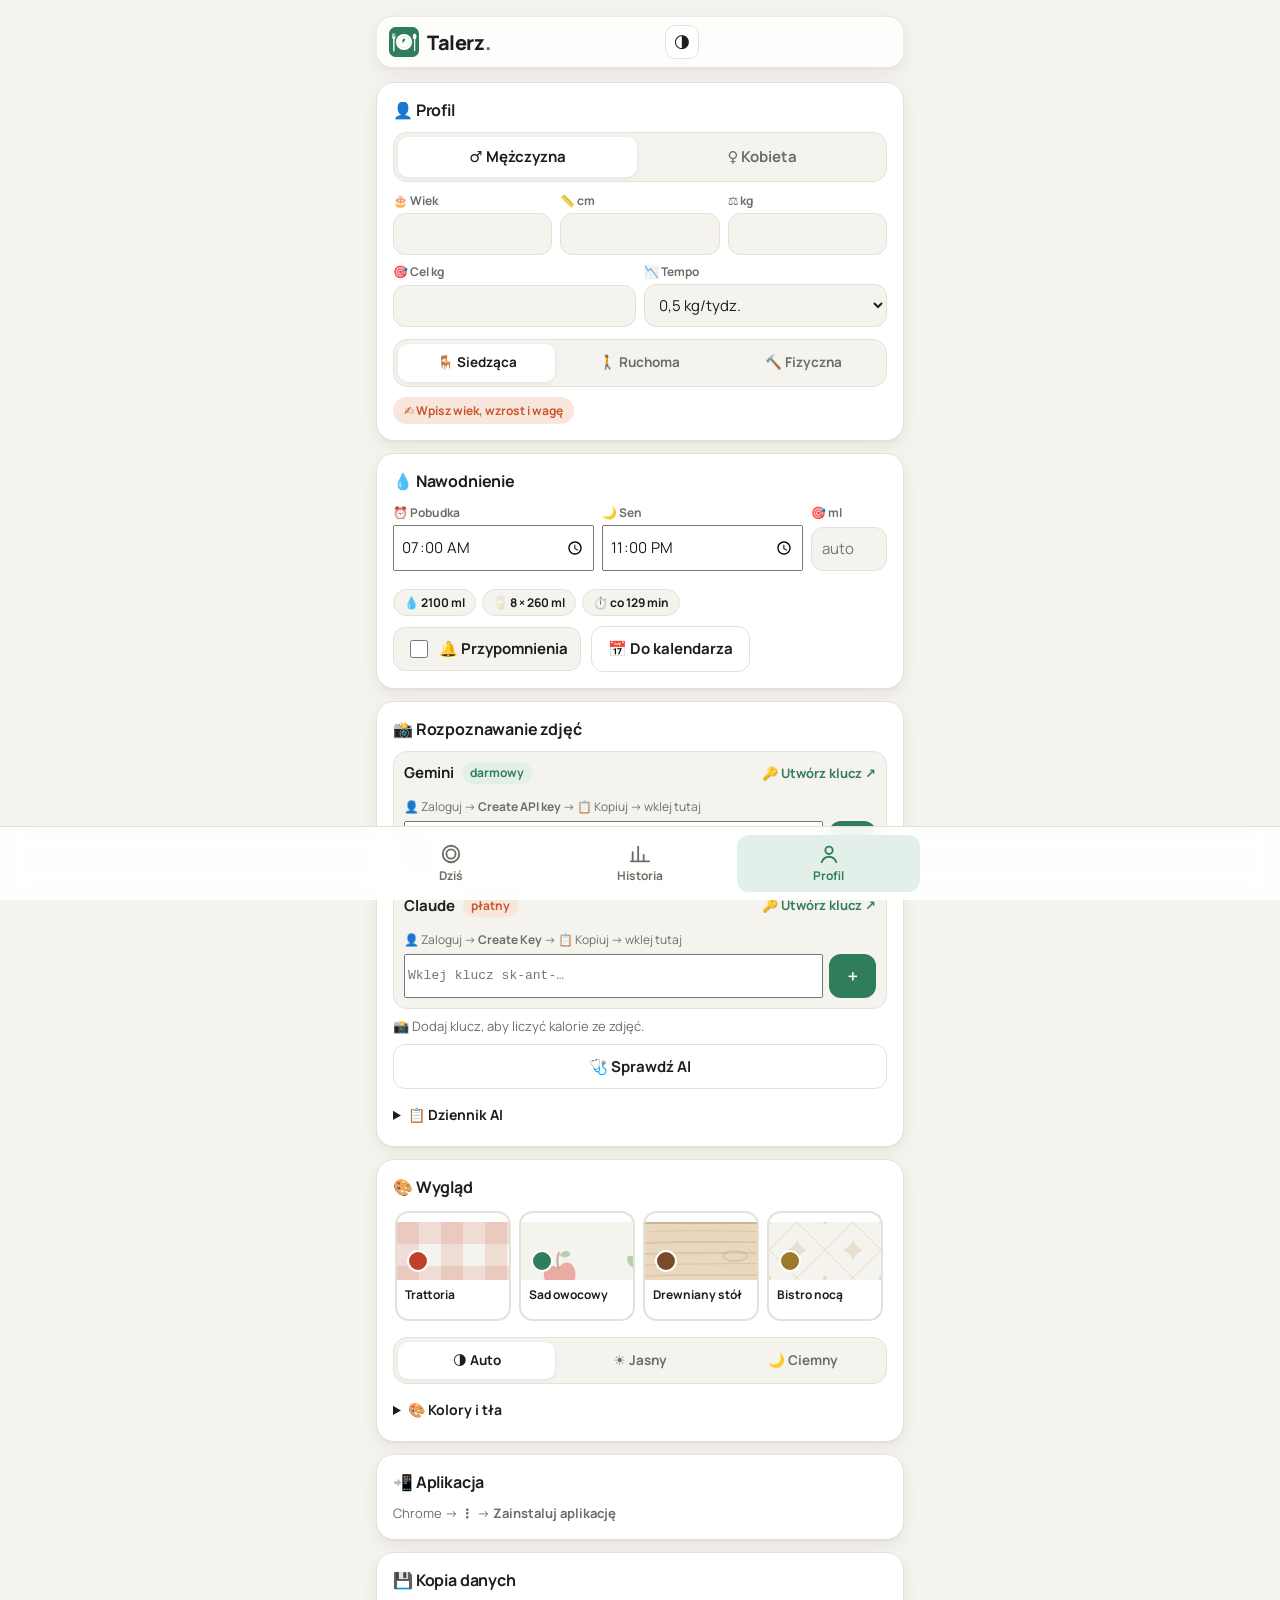
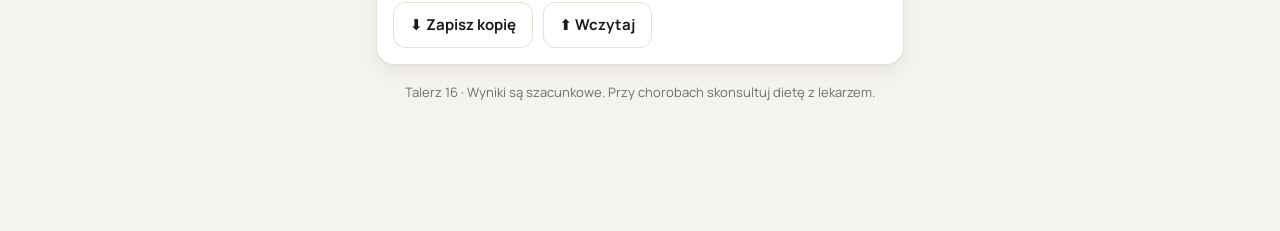
==== commit ed96fa0b: "Add files via upload" ====
--- a/index.html
+++ b/index.html
@@ -545,6 +545,9 @@
         <div class="keyrow"><input id="cKeyNew" type="password" autocomplete="off" spellcheck="false" placeholder="Wklej klucz sk-ant-…"><button class="btn" id="cKeyAdd" aria-label="Dodaj klucz">＋</button></div>
       </div>
       <div class="small muted" id="aiActive"></div>
+      <button class="btn ghost block" id="aiDiag" style="margin-top:8px">🩺 Sprawdź AI</button>
+      <div id="aiDiagOut" class="small" style="margin-top:8px"></div>
+      <details class="more"><summary>📋 Dziennik AI</summary><div id="aiLogBox" class="small muted" style="margin-top:6px"></div></details>
     </div>
 
     <div class="card">
@@ -640,7 +643,7 @@
 <div class="toast" id="toast"></div>
 <script>
 (() => {
-  const APP_VERSION = '14';
+  const APP_VERSION = '16';
   // ---------- narzędzia ----------
   const $ = id => document.getElementById(id);
   const r0 = n => Math.round(Number(n) || 0);
@@ -1120,7 +1123,8 @@
   function parseJson(txt){
     if (typeof txt !== 'string') return txt;
     const s = txt.indexOf('{'), e = txt.lastIndexOf('}');
-    return JSON.parse(txt.slice(s, e+1));
+    try { if (s < 0 || e < s) throw 0; return JSON.parse(txt.slice(s, e+1)); }
+    catch { aiLog({ ok:false, msg:'niepoprawny JSON: ' + txt.slice(0, 120) }); throw new Error('AI zwróciło niepełną odpowiedź – spróbuj ponownie.'); }
   }
 
   async function runAnalysis(){
@@ -1137,26 +1141,23 @@
     $('analyze').disabled = true;
     const t0 = performance.now();
     const secs = () => ((performance.now()-t0)/1000).toFixed(1).replace('.',',');
-    st.innerHTML = `<span class="spinner"></span>&nbsp; Liczę… <span id="tick">0,0 s</span> <span id="aiMsg" class="muted"></span>`
-      + `<div class="slowbox"><button class="btn ghost" id="aiStop">⏹ Przerwij</button><span id="slow"></span></div>`;
-    $('aiStop').onclick = () => { if (aiAbort) aiAbort.abort(); st.innerHTML = '<span class="muted">⏹ Przerwano</span>'; $('manual').classList.remove('hidden'); };
+    st.innerHTML = `<span class="spinner"></span>&nbsp; Liczę… <span id="tick">0,0 s</span><span id="slow"></span>`;
     const tick = setInterval(() => {
       const el = $('tick'); if (el) el.textContent = secs() + ' s';
       const sl = $('slow');
       if (sl && !sl.dataset.on && performance.now() - t0 > 20000) {
         sl.dataset.on = 1;
-        sl.innerHTML = `<span class="muted small">⏳ AI wciąż liczy – czekam, dopóki nie przerwiesz.</span>`;
+        sl.innerHTML = `<div class="slowbox"><span class="muted">⏳ Długo?</span><button class="btn ghost" id="slowMic">🎤 Powiedz</button><button class="btn ghost" id="slowMan">✍️ Ręcznie</button></div>`;
+        $('slowMic').onclick = () => { if (aiAbort) aiAbort.abort(); photoBlob = null; photoB64 = null; $('preview').classList.add('hidden'); $('dropTxt').classList.remove('hidden'); $('hint').value = ''; startMic(); };
+        $('slowMan').onclick = () => { if (aiAbort) aiAbort.abort(); st.innerHTML = ''; $('manual').click(); };
       }
-    }, 200);
-    const onStatus = msg => { const el = $('aiMsg'); if (el) el.textContent = msg || ''; };
+    }, 100);
     const ctrl = aiAbort = new AbortController();
-    let wake = null; try { wake = await navigator.wakeLock?.request('screen'); } catch {}
     try {
       const r = photoBlob
-        ? await askWithRotation(PROMPT(desc), await photoB64, ctrl.signal, onStatus)
-        : await askWithRotation(PROMPT_TEXT(desc), null, ctrl.signal, onStatus);
-      let data;
-      try { data = parseJson(r.text); } catch { throw new Error('AI zwróciło niepełną odpowiedź – kliknij ➜, aby spróbować ponownie.'); }
+        ? await askWithRotation(PROMPT(desc), await photoB64, ctrl.signal, s2 => { const el = $('tick'); if (el && s2) el.textContent = s2; })
+        : await askWithRotation(PROMPT_TEXT(desc), null, ctrl.signal);
+      const data = parseJson(r.text);
       st.innerHTML = `<span class="status-ok">✓ ${secs()} s</span>`;
       showResult(data);
       $('manual').classList.add('hidden');
@@ -1164,7 +1165,7 @@
       if (e && e.name === 'AbortError') { if (aiAbort === ctrl) st.innerHTML = ''; return; }
       st.innerHTML = '<span class="status-err">⚠️ ' + esc(e && e.message || 'Nie udało się.') + '</span>';
       $('manual').classList.remove('hidden');
-    } finally { clearInterval(tick); try { wake && wake.release(); } catch {} $('analyze').disabled = !photoBlob && !$('hint').value.trim(); if (aiAbort === ctrl) aiAbort = null; }
+    } finally { clearInterval(tick); $('analyze').disabled = !photoBlob && !$('hint').value.trim(); if (aiAbort === ctrl) aiAbort = null; }
   }
 
   // ---------- 🎤 mowa → tekst ----------
@@ -1175,12 +1176,18 @@
     $('micIcon').textContent = on ? '🔴' : '🎤';
     $('micLabel').textContent = on ? 'Słucham… (stop)' : 'Powiedz';
   }
+  // silent = zamknięcie okna (bez analizy); zwykły stop = zakończ słuchanie i policz to, co powiedziano.
+  function finishMic(r){
+    if (rec !== r) return;
+    rec = null; setMicUi(false);
+    if (recText) runAnalysis();
+  }
   function stopMic(silent){
     if (!rec) { setMicUi(false); return; }
     const r = rec;
-    if (silent) { rec = null; r.onend = null; try { r.abort(); } catch {} setMicUi(false); return; }
-    // ręczne „stop”: kończymy nagrywanie, a onend wyśle rozpoznany tekst do AI
-    try { r.stop(); } catch { rec = null; setMicUi(false); }
+    if (silent) { r.onend = null; rec = null; try { r.abort(); } catch {} setMicUi(false); return; }
+    try { r.stop(); } catch {}
+    setTimeout(() => finishMic(r), 1500); // gdy przeglądarka nie wywoła onend
   }
   function startMic(){
     if (rec) { stopMic(); return; }
@@ -1196,9 +1203,10 @@
     };
     r.onerror = e => {
       if (e.error === 'not-allowed' || e.error === 'service-not-allowed') toast('🎤 Zezwól na mikrofon w przeglądarce');
+      else if (e.error === 'no-speech') toast('🎤 Nic nie usłyszałem – spróbuj jeszcze raz');
       else if (e.error !== 'aborted') toast('🎤 Mikrofon niedostępny – wpisz tekst');
     };
-    r.onend = () => { const had = rec === r; if (had) rec = null; setMicUi(false); if (had && recText) runAnalysis(); else if (had && !recText) toast('🎤 Nic nie usłyszałem – spróbuj jeszcze raz'); };
+    r.onend = () => finishMic(r);
     try { r.start(); setMicUi(true); } catch { rec = null; setMicUi(false); $('hint').focus(); }
   }
   $('micBtn').onclick = () => startMic();
@@ -1490,7 +1498,7 @@
   // ---------- AI: konfiguracja, wiele kluczy, automatyczne przełączanie ----------
   const esc = t => String(t).replace(/[&<>"']/g, c => ({'&':'&amp;','<':'&lt;','>':'&gt;','"':'&quot;',"'":'&#39;'}[c]));
   const PROV = { gemini:'Gemini', claude:'Claude' };
-  const AI_DEFAULTS = { fast:true, autoAnalyze:true, fallback:true, provider:'gemini', geminiModel:'gemini-3.6-flash', claudeModel:'claude-haiku-5-5', keys:{ gemini:[], claude:[] } };
+  const AI_DEFAULTS = { fast:true, autoAnalyze:true, fallback:true, provider:'gemini', geminiModel:'gemini-flash-lite-latest', claudeModel:'claude-haiku-5-5', keys:{ gemini:[], claude:[] } };
   const newId = () => Math.random().toString(36).slice(2, 9);
   function aiCfg(){
     let c;
@@ -1547,6 +1555,13 @@
     return new ApiErr(`${who}: błąd ${st}. ${msg}`, 'other');
   }
 
+  function thinkOptions(model){
+    const m = model.match(/gemini-(\d+(?:\.\d+)?)/), ver = m ? parseFloat(m[1]) : 0;
+    if (ver >= 3) return [{ thinkingLevel:'minimal' }, { thinkingLevel:'low' }, null];
+    if (ver >= 2) return /pro/.test(model) ? [{ thinkingBudget:128 }, null] : [{ thinkingBudget:0 }, null];
+    return [{ thinkingLevel:'minimal' }, { thinkingBudget:0 }, null]; // np. gemini-flash-latest
+  }
+
   async function callProvider(prov, key, cfg, prompt, b64, signal){
     if (prov === 'claude') {
       const content = [];
@@ -1555,107 +1570,126 @@
       const resp = await fetch('https://api.anthropic.com/v1/messages', {
         method:'POST', signal,
         headers:{ 'content-type':'application/json', 'x-api-key':key.trim(), 'anthropic-version':'2023-06-01', 'anthropic-dangerous-direct-browser-access':'true' },
-        body: JSON.stringify({ model:(cfg.claudeModel || AI_DEFAULTS.claudeModel).trim(), max_tokens: 4096, messages:[{ role:'user', content }] })
+        body: JSON.stringify({ model:(cfg.claudeModel || AI_DEFAULTS.claudeModel).trim(), max_tokens: 2000, messages:[{ role:'user', content }] })
       });
       if (!resp.ok) throw await classify(resp, 'Claude');
       const j = await resp.json();
-      const out = (j.content || []).filter(c => c.type === 'text').map(c => c.text).join('');
-      if (!out.trim()) throw new ApiErr('Claude: pusta odpowiedź.', 'overload');
-      return out;
+      return (j.content || []).filter(c => c.type === 'text').map(c => c.text).join('');
     }
     const parts = [];
     if (b64) parts.push({ inline_data:{ mime_type:'image/jpeg', data:b64 } });
     parts.push({ text:prompt });
     const model = (cfg.geminiModel || AI_DEFAULTS.geminiModel).trim().replace(/^models\//,'');
-    // Jak najmniej „myślenia” = szybsza odpowiedź. Gemini 3: thinkingLevel; Gemini 2.5: thinkingBudget.
-    const THINK = { minimal:{ thinkingLevel:'minimal' }, low:{ thinkingLevel:'low' }, budget0:{ thinkingBudget:0 }, none:null };
-    const call = (lv) => fetch(`https://generativelanguage.googleapis.com/v1beta/models/${encodeURIComponent(model)}:generateContent`, {
+    const call = (think) => fetch(`https://generativelanguage.googleapis.com/v1beta/models/${encodeURIComponent(model)}:generateContent`, {
       method:'POST', signal,
       headers:{ 'content-type':'application/json', 'x-goog-api-key':key.trim() },
       body: JSON.stringify({ contents:[{ role:'user', parts }], generationConfig: Object.assign(
-        { temperature:0.2, responseMimeType:'application/json', maxOutputTokens:8192 },
-        THINK[lv] ? { thinkingConfig:THINK[lv] } : {}) })
+        { temperature:0.2, responseMimeType:'application/json', maxOutputTokens:4096 },
+        think ? { thinkingConfig:think } : {}) })
     });
-    const remembered = cfg.thinkCfg && cfg.thinkCfg[model];
-    const levels = remembered && remembered in THINK ? [remembered] : ['minimal', 'low', 'budget0', 'none'];
+    // Jak najmniej „myślenia” = szybsza odpowiedź.
+    // Gemini 3.x: thinkingLevel; Gemini 2.x: thinkingBudget (0 = bez myślenia). Gdy model odrzuci ustawienie – próbuj kolejnego.
+    const remembered = cfg.think2 && cfg.think2[model];
+    const levels = remembered !== undefined ? [remembered] : thinkOptions(model);
     let resp;
     for (let li = 0; li < levels.length; li++) {
       resp = await call(levels[li]);
-      if (resp.ok || resp.status !== 400) { if (resp.ok && !remembered) { const c2 = aiCfg(); c2.thinkCfg = Object.assign({}, c2.thinkCfg, { [model]: levels[li] }); saveAiCfg(c2); } break; }
+      if (resp.ok || resp.status !== 400) { if (resp.ok && remembered === undefined) { const c2 = aiCfg(); c2.think2 = Object.assign({}, c2.think2, { [model]: levels[li] }); saveAiCfg(c2); } break; }
       const t = await resp.clone().text();
-      if (!/think/i.test(t)) break;
+      if (!/thinking/i.test(t)) break;
     }
     if (!resp.ok) throw await classify(resp, 'Gemini');
     const j = await resp.json();
     const c = j.candidates && j.candidates[0];
-    if (c && !c.content && c.finishReason === 'MAX_TOKENS') throw new ApiErr('Gemini: odpowiedź ucięta – spróbuj ponownie.', 'overload');
-    if (!c || !c.content) throw new ApiErr('Gemini: pusta odpowiedź' + (j.promptFeedback && j.promptFeedback.blockReason ? ' (zablokowano: ' + j.promptFeedback.blockReason + ')' : '') + '.', 'other');
-    return (c.content.parts || []).map(p => p.text || '').join('');
+    if (!c || !c.content) throw new ApiErr('Gemini: pusta odpowiedź' + (j.promptFeedback && j.promptFeedback.blockReason ? ' (zablokowano: ' + j.promptFeedback.blockReason + ')' : c && c.finishReason ? ' (' + c.finishReason + ')' : '') + '.', 'other');
+    const out = (c.content.parts || []).filter(p => !p.thought).map(p => p.text || '').join('');
+    if (!out.trim()) throw new ApiErr('Gemini: pusta odpowiedź' + (c.finishReason ? ' (' + c.finishReason + ')' : '') + '.', 'other');
+    return out;
   }
 
   // Próbuje kolejnych kluczy (i ewentualnie drugiego dostawcy), aż któryś zadziała.
 
 
-  // Kolejno: klucze Gemini, potem Claude. Po limicie – następny klucz.
-  // BEZ limitu czasu: czekamy na odpowiedź AI, dopóki użytkownik sam nie przerwie (⏹ Przerwij / zamknięcie okna).
-  // Gdy serwer jest przeciążony (503/500/529) – ponawiamy z rosnącą przerwą.
-  const OVERLOAD_RETRIES = 4;
-  function sleep(ms, signal){
-    return new Promise((res, rej) => {
-      if (signal && signal.aborted) return rej(new DOMException('Przerwano', 'AbortError'));
-      const t = setTimeout(res, ms);
-      if (signal) signal.addEventListener('abort', () => { clearTimeout(t); rej(new DOMException('Przerwano', 'AbortError')); }, { once:true });
-    });
-  }
-  async function askWithRotation(prompt, b64, signal, onStatus){
+  // Kolejno: wszystkie klucze Gemini, potem Claude. Po limicie – następny klucz.
+  // Kolejno: klucze Gemini, potem Claude. Po limicie – następny klucz; gdy model długo milczy – szybszy model.
+  const TIMEOUT_IMG = 60000, TIMEOUT_TXT = 45000;
+  // Dziennik ostatnich zapytań AI (do diagnozy, tylko na telefonie).
+  function aiLog(entry){
+    try {
+      const l = JSON.parse(localStorage.getItem('talerz:ai-log') || '[]');
+      l.unshift(Object.assign({ at:Date.now() }, entry));
+      localStorage.setItem('talerz:ai-log', JSON.stringify(l.slice(0, 15)));
+    } catch {}
+  }
+  function withTimeout(signal, ms){
+    const c = new AbortController();
+    const t = setTimeout(() => c.abort(new DOMException('timeout', 'TimeoutError')), ms);
+    if (signal) { if (signal.aborted) c.abort(signal.reason); else signal.addEventListener('abort', () => c.abort(signal.reason), { once:true }); }
+    return { signal:c.signal, done:() => clearTimeout(t), isTimeout:() => c.signal.aborted && !(signal && signal.aborted) };
+  }
+  async function askWithRotation(prompt, b64, signal, onSwitch){
     const notes = []; let nextFree = Infinity, lastErr = null, tried = 0;
+    const limitMs = b64 ? TIMEOUT_IMG : TIMEOUT_TXT;
     for (const prov of ['gemini', 'claude']) {
       const list = aiCfg().keys[prov];
       for (let i = 0; i < list.length; i++) {
         const k = list[i];
         if (!isUsable(k)) { if (k.until) nextFree = Math.min(nextFree, k.until); continue; }
         tried++;
-        let modelRetried = false, overloads = 0, useLite = false;
-        while (true) {
-          if (signal && signal.aborted) throw new DOMException('Przerwano', 'AbortError');
-          const cfg = aiCfg();
-          if (useLite && cfg.geminiLite) cfg.geminiModel = cfg.geminiLite;
+        // Gemini: najpierw model główny (Flash-Lite – szybki, duży darmowy limit), potem zapasowy (Flash).
+        // Limity Google są liczone osobno dla każdego modelu, więc limit jednego modelu nie blokuje klucza.
+        const cfg0 = aiCfg(), mu = cfg0.modelUntil || {};
+        const chain = prov === 'gemini' ? [cfg0.geminiModel, cfg0.geminiAlt].filter((m, j, a) => m && a.indexOf(m) === j) : [cfg0.claudeModel];
+        let mi = chain.findIndex(m => !(mu[m] > Date.now())); if (mi < 0) mi = chain.length;
+        let repicked = false, keyUntil = 0;
+        while (mi < chain.length) {
+          const cfg = aiCfg(), model = chain[mi];
+          if (prov === 'gemini') cfg.geminiModel = model; else cfg.claudeModel = model;
+          const tw = withTimeout(signal, limitMs), ts = performance.now();
+          const ms = () => Math.round(performance.now() - ts);
           try {
-            const text = await callProvider(prov, k.key, cfg, prompt, b64, signal);
+            const text = await callProvider(prov, k.key, cfg, prompt, b64, tw.signal);
+            tw.done();
+            aiLog({ prov, model, ok:true, ms:ms(), img:!!b64 });
             const today = todayKey();
             markKey(prov, k.id, { state:'ok', until:0, note:'', usedDay:today, used:(k.usedDay === today ? (k.used || 0) : 0) + 1, lastOk:Date.now() });
             return { text, prov, key:k, idx:i, notes };
           } catch (e) {
-            if ((e && e.name === 'AbortError') || (signal && signal.aborted)) throw new DOMException('Przerwano', 'AbortError');
+            tw.done();
+            if (e && e.name === 'AbortError' && !tw.isTimeout()) throw e;
+            aiLog({ prov, model, ok:false, ms:ms(), img:!!b64, msg: tw.isTimeout() ? `brak odpowiedzi po ${Math.round(limitMs/1000)} s` : String(e && e.message || e) });
+            if (tw.isTimeout()) {
+              lastErr = new ApiErr(`${PROV[prov]}: brak odpowiedzi po ${Math.round(limitMs/1000)} s.`, 'overload'); notes.push('timeout');
+              mi++; if (mi < chain.length && onSwitch) onSwitch('⚡ inny model…'); continue;
+            }
             lastErr = e;
-            const kind = (e && e.kind) || 'net';
-            if (kind === 'model' && !modelRetried) { modelRetried = true; await pickModel(prov, k.key, true); continue; }
-            if (kind === 'overload' || kind === 'net') {
-              overloads++;
-              if (overloads <= OVERLOAD_RETRIES) {
-                const wait = Math.min(15000, 2000 * Math.pow(2, overloads - 1));
-                if (onStatus) onStatus(`⏳ ${PROV[prov]} zajęty – ponawiam (${overloads}/${OVERLOAD_RETRIES})…`);
-                await sleep(wait, signal);
-                if (overloads === 2 && prov === 'gemini' && aiCfg().geminiLite) { useLite = true; if (onStatus) onStatus('⚡ próbuję szybszego modelu…'); }
-                continue;
-              }
-              notes.push('overload'); break;   // następny klucz / dostawca
+            const kind = e.kind || 'other';
+            if (kind === 'model' && !repicked) { repicked = true; await pickModel(prov, k.key, true); const c4 = aiCfg(); chain.splice(0, chain.length, ...(prov === 'gemini' ? [c4.geminiModel, c4.geminiAlt].filter((m, j, a) => m && a.indexOf(m) === j) : [c4.claudeModel])); mi = 0; continue; }
+            if (kind === 'limit') {
+              const until = Date.now() + e.retryMs;
+              const c5 = aiCfg(); c5.modelUntil = Object.assign({}, c5.modelUntil, { [model]:until }); saveAiCfg(c5);
+              keyUntil = keyUntil ? Math.min(keyUntil, until) : until; notes.push(kind);
+              mi++; if (mi < chain.length && onSwitch) onSwitch('⚡ inny model…'); continue;
             }
-            if (kind === 'limit' || kind === 'credit') {
-              const until = Date.now() + e.retryMs; nextFree = Math.min(nextFree, until);
-              markKey(prov, k.id, { state:kind, until, note:e.message }); notes.push(kind);
-              if (onStatus) onStatus('🔑 następny klucz…');
-              break;
-            }
-            if (kind === 'invalid') { markKey(prov, k.id, { state:'invalid', until:0, note:e.message }); notes.push(kind); break; }
-            throw e;
+            if (kind === 'credit') { const until = Date.now() + e.retryMs; nextFree = Math.min(nextFree, until); markKey(prov, k.id, { state:kind, until, note:e.message }); notes.push(kind); }
+            else if (kind === 'invalid') { markKey(prov, k.id, { state:'invalid', until:0, note:e.message }); notes.push(kind); }
+            mi++; continue; // inne błędy: spróbuj kolejnego modelu, potem klucza
           }
         }
+        // wszystkie modele tego klucza mają limit → klucz odpoczywa do najbliższego odnowienia
+        const lims = chain.map(m => (aiCfg().modelUntil || {})[m] || 0);
+        if (chain.length && lims.every(u => u > Date.now())) { const u = Math.min(...lims); nextFree = Math.min(nextFree, u); markKey(prov, k.id, { state:'limit', until:u, note:lastErr && lastErr.message }); }
+        if (lastErr && lastErr.kind === 'overload') break;   // ten sam serwer – spróbuj drugiego dostawcy
       }
     }
     if (!tried && nextFree === Infinity) throw new Error('Brak działającego klucza AI – sprawdź w Profilu.');
-    const k = lastErr && lastErr.kind;
-    throw new Error((k === 'overload' || k === 'net' ? 'Serwery AI są teraz przeciążone lub brak internetu – spróbuj za chwilę.' : k === 'invalid' ? 'Klucz AI nieprawidłowy – sprawdź w Profilu.' : 'Limit kluczy AI wyczerpany.') + (nextFree < Infinity ? ` Wróci ok. ${hhmm(nextFree)}.` : ''));
+    const kind = lastErr && lastErr.kind;
+    const head = kind === 'overload' ? 'AI odpowiada zbyt wolno – spróbuj ponownie albo wpisz ręcznie.'
+      : kind === 'invalid' ? 'Klucz AI jest nieprawidłowy – sprawdź go w Profilu (⟳).'
+      : kind === 'credit' ? 'Brak środków na koncie Claude API.'
+      : kind === 'limit' ? 'Limit kluczy AI wyczerpany.'
+      : 'Nie udało się połączyć z AI.';
+    throw new Error(head + (lastErr && kind !== 'limit' ? ` (${lastErr.message})` : '') + (nextFree < Infinity ? ` Wróci ok. ${hhmm(nextFree)}.` : ''));
   }
 
   async function listModels(provider, key){
@@ -1674,10 +1708,10 @@
   }
 
 
-  // Automatyczny wybór modelu: najnowszy stabilny Flash (Gemini) / Haiku (Claude)
+  // Automatyczny wybór modelu: Flash-Lite + zapasowy Flash (Gemini) / Haiku (Claude)
   async function pickModel(prov, key, force){
     const c = aiCfg();
-    if (!force && c.modelPicked && c.modelPicked[prov]) return;
+    if (!force && c.modelPicked2 && c.modelPicked2[prov]) return;
     try {
       const ms = (await listModels(prov, key)).map(m => m.id);
       let best = null;
@@ -1686,12 +1720,14 @@
         const stable = ms.filter(id => /flash/.test(id) && !/lite|preview|exp|thinking|8b/.test(id));
         const pool = stable.length ? stable : ms.filter(id => /flash/.test(id));
         best = pool.sort((a, b) => ver(b) - ver(a) || a.length - b.length)[0];
-        const lites = ms.filter(id => /flash-lite/.test(id) && !/preview|exp/.test(id)).sort((a, b) => ver(b) - ver(a) || a.length - b.length);
-        const c3 = aiCfg(); c3.geminiLite = lites[0] || null; saveAiCfg(c3);
+        const lites = ms.filter(id => /flash-lite/.test(id) && !/preview|exp|latest/.test(id)).sort((a, b) => ver(b) - ver(a) || a.length - b.length);
+        // główny: najnowszy stabilny Flash-Lite (szybki, większy darmowy limit); zapasowy: Flash
+        if (lites[0]) { const c3 = aiCfg(); c3.geminiAlt = best && best !== lites[0] ? best : null; saveAiCfg(c3); best = lites[0]; }
+        else { const c3 = aiCfg(); c3.geminiAlt = null; saveAiCfg(c3); }
       } else {
         best = ms.find(id => /haiku/.test(id)) || ms.find(id => /sonnet/.test(id)) || ms[0];
       }
-      if (best) { const c2 = aiCfg(); c2[prov === 'gemini' ? 'geminiModel' : 'claudeModel'] = best; c2.modelPicked = Object.assign({}, c2.modelPicked, { [prov]:true }); saveAiCfg(c2); }
+      if (best) { const c2 = aiCfg(); c2[prov === 'gemini' ? 'geminiModel' : 'claudeModel'] = best; c2.modelPicked2 = Object.assign({}, c2.modelPicked2, { [prov]:true }); saveAiCfg(c2); }
     } catch {}
   }
 
@@ -1749,7 +1785,43 @@
     const c = aiCfg(); const n = c.keys.gemini.length + c.keys.claude.length;
     $('aiActive').textContent = n ? '' : '📸 Dodaj klucz, aby liczyć kalorie ze zdjęć.';
   }
-  function fillAi(){ renderKeys('gemini'); renderKeys('claude'); aiSummary(); }
+  function renderAiLog(){
+    let l = []; try { l = JSON.parse(localStorage.getItem('talerz:ai-log') || '[]'); } catch {}
+    $('aiLogBox').innerHTML = l.length ? l.map(x => {
+      const d = new Date(x.at);
+      return `<div style="padding:3px 0;border-top:1px solid var(--line)">${pad(d.getHours())}:${pad(d.getMinutes())} ${x.ok ? '✓' : '✗'} ${esc(x.prov ? PROV[x.prov] : '')} ${esc(x.model || '')}${x.img ? ' 📷' : ''}${x.ms ? ' · ' + fmt1(x.ms / 1000) + ' s' : ''}${x.msg ? '<br><span style="color:var(--warn)">' + esc(x.msg) + '</span>' : ''}</div>`;
+    }).join('') : 'Brak wpisów.';
+  }
+  // Test każdego klucza: krótkie zapytanie tekstowe, czas i dokładny błąd.
+  $('aiDiag').onclick = async () => {
+    const out = $('aiDiagOut'), c = aiCfg(), rows = [];
+    if (!hasAnyKey(c)) { out.textContent = '🔑 Najpierw dodaj klucz.'; return; }
+    $('aiDiag').disabled = true;
+    const draw = () => out.innerHTML = rows.join('');
+    if (!navigator.onLine) rows.push('<div class="status-err">📵 Telefon jest offline.</div>');
+    for (const prov of ['gemini', 'claude']) for (const [i, k] of c.keys[prov].entries()) {
+      const idx = rows.push(`<div><span class="spinner" style="width:12px;height:12px;border-width:2px"></span> ${PROV[prov]} ${keyName(k, i)}…</div>`) - 1; draw();
+      const t0 = performance.now(), tw = withTimeout(null, 45000);
+      try {
+        await pickModel(prov, k.key, true);
+        const cfg = aiCfg(), model = prov === 'gemini' ? cfg.geminiModel : cfg.claudeModel;
+        parseJson(await callProvider(prov, k.key, cfg, 'Odpowiedz wyłącznie JSON-em: {"ok":true}', null, tw.signal));
+        const s = fmt1((performance.now() - t0) / 1000);
+        markKey(prov, k.id, { state:'ok', until:0, note:'', lastOk:Date.now() });
+        rows[idx] = `<div class="status-ok">✓ ${PROV[prov]} ${keyName(k, i)} · ${esc(model)} · ${s} s</div>`;
+        aiLog({ prov, model, ok:true, ms:performance.now() - t0, msg:'test' });
+      } catch (e) {
+        const msg = tw.isTimeout() ? 'brak odpowiedzi po 45 s' : (e && e.message) || String(e);
+        const kind = e && e.kind;
+        if (kind === 'invalid') markKey(prov, k.id, { state:'invalid', until:0 });
+        rows[idx] = `<div class="status-err">✗ ${PROV[prov]} ${keyName(k, i)}: ${esc(msg)}</div>`;
+        aiLog({ prov, ok:false, ms:performance.now() - t0, msg:'test: ' + msg });
+      } finally { tw.done(); }
+      draw();
+    }
+    $('aiDiag').disabled = false; renderKeys('gemini'); renderKeys('claude'); renderAiLog();
+  };
+  function fillAi(){ renderKeys('gemini'); renderKeys('claude'); aiSummary(); renderAiLog(); }
   ['gemini','claude'].forEach(prov => {
     $(PX[prov] + 'KeyAdd').onclick = () => addKey(prov);
     $(PX[prov] + 'KeyNew').addEventListener('keydown', e => { if (e.key === 'Enter') addKey(prov); });
@@ -2023,8 +2095,8 @@
     showTab(profile ? 'today' : 'profile');
     handleShortcut();
     const c = aiCfg();
-    if (c.keys.gemini[0] && !(c.modelPicked || {}).gemini) pickModel('gemini', c.keys.gemini[0].key);
-    if (c.keys.claude[0] && !(c.modelPicked || {}).claude) pickModel('claude', c.keys.claude[0].key);
+    if (c.keys.gemini[0] && !(c.modelPicked2 || {}).gemini) pickModel('gemini', c.keys.gemini[0].key);
+    if (c.keys.claude[0] && !(c.modelPicked2 || {}).claude) pickModel('claude', c.keys.claude[0].key);
   })();
 })();
 </script>
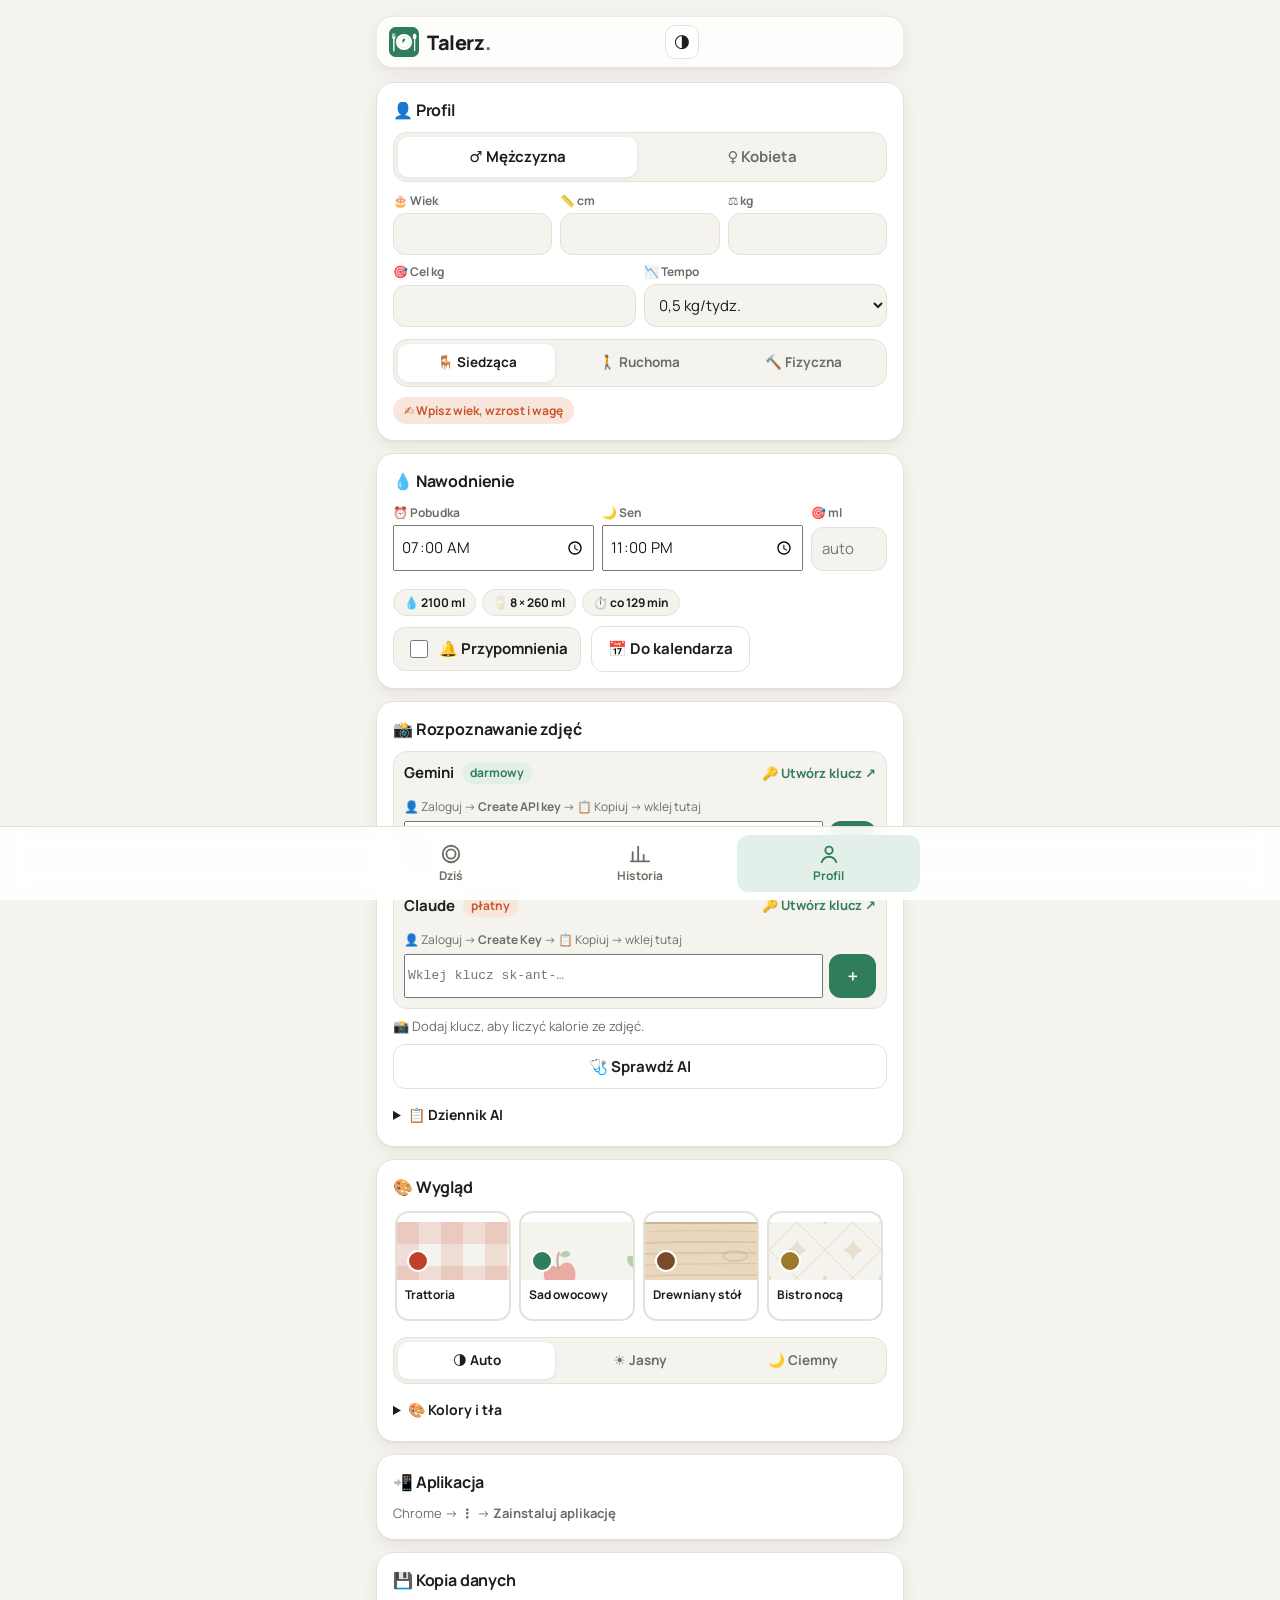
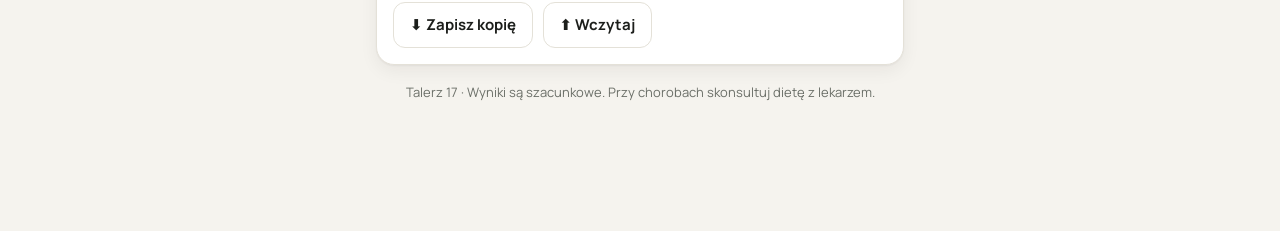
==== commit 6cf54ef3: "Add files via upload" ====
--- a/index.html
+++ b/index.html
@@ -130,6 +130,8 @@
   .spinner{width:18px;height:18px;border:3px solid var(--accent-soft);border-top-color:var(--accent);border-radius:50%;animation:sp 0.8s linear infinite;display:inline-block;vertical-align:middle}
   @keyframes sp{to{transform:rotate(360deg)}}
   .hist{display:grid;gap:8px}
+  .wentries{margin-top:10px;border-top:1px solid var(--line);padding-top:8px}
+  .wentry{display:flex;justify-content:space-between;gap:10px;font-size:14px;padding:3px 0}
   .hrow{display:grid;grid-template-columns:92px 1fr 90px;gap:10px;align-items:center;font-size:14px;cursor:pointer}
   .hbar{height:10px;border-radius:6px;background:var(--line);position:relative;overflow:hidden}
   .hbar i{position:absolute;left:0;top:0;bottom:0;border-radius:6px}
@@ -643,7 +645,7 @@
 <div class="toast" id="toast"></div>
 <script>
 (() => {
-  const APP_VERSION = '16';
+  const APP_VERSION = '17';
   // ---------- narzędzia ----------
   const $ = id => document.getElementById(id);
   const r0 = n => Math.round(Number(n) || 0);
@@ -956,6 +958,17 @@
     const weeks = toLose && profile.rate ? Math.ceil(toLose / profile.rate) : 0;
     box.innerHTML = `<span class="chip ok">✓ Zapisano</span><span class="chip">BMI ${fmt1(c.bmi)}</span><span class="chip">🎯 ${fmt(c.limit)} kcal + ruch</span>` + (weeks ? `<span class="chip">⏳ ~${weeks} tyg. do celu</span>` : '');
   }
+  // Wpis wagi na dziś z godziną dodania; jeśli waga się nie zmieniła, zachowuje pierwotny czas.
+  function upsertWeight(list, date, kg){
+    const old = (list || []).find(w => w.date === date);
+    const at = old && old.kg === kg && old.at ? old.at : Date.now();
+    return (list || []).filter(w => w.date !== date).concat({ date, kg, at });
+  }
+  function weightWhen(w){
+    const d = w.at ? new Date(w.at) : parseKey(w.date);
+    const ds = w.date === todayKey() ? 'Dziś' : d.toLocaleDateString('pl-PL', { weekday:'short', day:'numeric', month:'numeric', year: d.getFullYear() !== new Date().getFullYear() ? 'numeric' : undefined });
+    return w.at ? ds + ', ' + d.toLocaleTimeString('pl-PL', { hour:'2-digit', minute:'2-digit' }) : ds;
+  }
   let profT;
   function profileChanged(){
     clearTimeout(profT);
@@ -967,7 +980,7 @@
         Object.assign(p, { age, height, weight });
         if (!p.startWeight) p.startWeight = weight;
         const tk = todayKey();
-        p.weights = (p.weights || []).filter(w => w.date !== tk).concat({ date:tk, kg:weight });
+        p.weights = upsertWeight(p.weights, tk, weight);
       }
       if (!valid && !profile) { profileInfo(); return; }
       profile = p; await save('profile', profile);
@@ -1040,33 +1053,82 @@
     $('wHistSum').textContent = wDays.length ? `Średnio ${fmt1(wDays.reduce((a,r)=>a+r.v,0)/wDays.length/1000)} l · cel w ${wDays.filter(r=>r.v>=r.g).length} z ${wDays.length} dni` : '';
     renderWeight();
   }
+  let wSel = null; // data wybranego punktu na wykresie wagi
   function renderWeight(){
-    const ws = (profile && profile.weights || []).slice().sort((a,b)=>a.date.localeCompare(b.date)).slice(-30);
+    const all = (profile && profile.weights || []).slice().sort((a,b)=>a.date.localeCompare(b.date));
+    const ws = all.slice(-30);
     const box = $('weightChart');
-    if (ws.length < 2) { box.innerHTML = ws.length ? `<div class="small muted">⚖️ ${fmt1(ws[0].kg)} kg</div>` : ''; return; }
-    const W = 520, H = 170, P = 30;
-    const min = Math.min(...ws.map(w=>w.kg), profile.goal || Infinity) - 0.5, max = Math.max(...ws.map(w=>w.kg)) + 0.5;
-    const t0 = parseKey(ws[0].date).getTime(), t1 = parseKey(ws[ws.length-1].date).getTime() || t0 + 1;
-    const x = d => P + (parseKey(d).getTime() - t0) / Math.max(1, t1 - t0) * (W - 2*P);
-    const y = v => H - P - (v - min) / (max - min) * (H - 2*P);
-    const pts = ws.map(w => `${x(w.date)},${y(w.kg)}`).join(' ');
-    const goalLine = profile.goal && profile.goal > min ? `<line x1="${P}" x2="${W-P}" y1="${y(profile.goal)}" y2="${y(profile.goal)}" stroke="var(--accent)" stroke-dasharray="4 4" opacity=".6"/><text x="${W-P}" y="${y(profile.goal)-4}" text-anchor="end" font-size="17" fill="var(--accent)">🎯 ${fmt1(profile.goal)}</text>` : '';
-    const last = ws[ws.length-1].kg, diff = r1(last - ws[0].kg);
-    box.innerHTML = `<svg viewBox="0 0 ${W} ${H}" width="100%" role="img">${goalLine}
-      <polyline points="${pts}" fill="none" stroke="var(--ink)" stroke-width="2.5" stroke-linejoin="round"/>
-      ${ws.map(w=>`<circle cx="${x(w.date)}" cy="${y(w.kg)}" r="3.5" fill="var(--ink)"/>`).join('')}
-      <text x="${x(ws[ws.length-1].date)}" y="${y(last)-8}" text-anchor="end" font-size="19" font-weight="700" fill="var(--ink)">${fmt1(last)} kg</text></svg>
-      <div class="small" style="color:${diff<=0?'var(--accent)':'var(--warn)'};font-weight:700">${diff>0?'+':''}${fmt1(diff)} kg</div>`;
+    const list = ws.slice(-5).reverse().map(w => `<div class="wentry"><span class="muted">${weightWhen(w)}</span><b>${fmt1(w.kg)} kg</b></div>`).join('');
+    const entries = ws.length ? `<div class="wentries"><div class="small muted" style="font-weight:700;margin-bottom:2px">Ostatnie wpisy</div>${list}</div>` : '';
+    if (!ws.length) { box.innerHTML = '<div class="small muted">Wpisz wagę poniżej – tu pojawi się wykres.</div>'; return; }
+    // oś czasu: dokładna godzina wpisu, a dla starych wpisów bez godziny – południe danego dnia
+    const tOf = w => w.at ? w.at : parseKey(w.date).getTime() + 12*3600e3;
+    const W = 520, H = 230, L = 46, R = 18, T = 16, B = 34;
+    const kgs = ws.map(w => w.kg), goal = profile.goal || null;
+    let min = Math.min(...kgs), max = Math.max(...kgs);
+    if (goal && goal < min && min - goal < 6) min = goal;
+    const span = Math.max(1, max - min);
+    const step = span <= 2.5 ? 0.5 : span <= 5 ? 1 : span <= 12 ? 2 : 5;
+    min = Math.floor((min - span*0.1) / step) * step; max = Math.ceil((max + span*0.1) / step) * step;
+    if (max - min < 2*step) max = min + 2*step;
+    const t0 = tOf(ws[0]), t1 = tOf(ws[ws.length-1]), dt = Math.max(1, t1 - t0);
+    const x = w => ws.length === 1 ? (L + W - R) / 2 : L + (tOf(w) - t0) / dt * (W - L - R);
+    const y = v => T + (max - v) / (max - min) * (H - T - B);
+    // siatka i etykiety osi kg
+    let grid = '';
+    for (let v = min; v <= max + 1e-9; v += step) {
+      grid += `<line x1="${L}" x2="${W-R}" y1="${y(v)}" y2="${y(v)}" stroke="var(--line)"/>` +
+              `<text x="${L-6}" y="${y(v)+5}" text-anchor="end" font-size="16" fill="var(--muted)">${fmt1(v)}</text>`;
+    }
+    // etykiety dni na osi X (maks. ok. 5, bez nakładania się)
+    const dayLab = w => { const d = parseKey(w.date); return `${d.getDate()}.${pad(d.getMonth()+1)}`; };
+    let xl = '', lastX = -1e9;
+    const every = Math.max(1, Math.ceil(ws.length / 5));
+    ws.forEach((w, i) => {
+      if (i % every && i !== ws.length - 1) return;
+      const px = x(w); if (px - lastX < 52) return; lastX = px;
+      xl += `<text x="${px}" y="${H-10}" text-anchor="middle" font-size="16" fill="var(--muted)">${dayLab(w)}</text>`;
+    });
+    const goalLine = goal && goal >= min && goal <= max ? `<line x1="${L}" x2="${W-R}" y1="${y(goal)}" y2="${y(goal)}" stroke="var(--accent)" stroke-width="1.5" stroke-dasharray="5 5"/><text x="${W-R}" y="${y(goal)-5}" text-anchor="end" font-size="14" font-weight="700" fill="var(--accent)">🎯 ${fmt1(goal)} kg</text>` : '';
+    const pts = ws.map(w => `${x(w)},${y(w.kg)}`).join(' ');
+    const area = ws.length > 1 ? `<polygon points="${x(ws[0])},${H-B} ${pts} ${x(ws[ws.length-1])},${H-B}" fill="var(--accent)" opacity=".10"/>` : '';
+    const sel = ws.find(w => w.date === wSel) || ws[ws.length-1];
+    const si = ws.indexOf(sel), prev = si > 0 ? ws[si-1] : null;
+    const ch = prev ? r1(sel.kg - prev.kg) : null;
+    const total = r1(ws[ws.length-1].kg - ws[0].kg);
+    const col = v => v < 0 ? 'var(--accent)' : v > 0 ? 'var(--warn)' : 'var(--muted)';
+    const sgn = v => (v > 0 ? '+' : '') + fmt1(v);
+    box.innerHTML = `
+      <div style="display:flex;justify-content:space-between;align-items:flex-end;gap:10px;margin-bottom:4px">
+        <div><div class="wbig">${fmt1(sel.kg)} kg</div><div class="small muted">📅 ${weightWhen(sel)}</div></div>
+        <div class="small" style="text-align:right">${ch !== null ? `<div style="color:${col(ch)};font-weight:700">${sgn(ch)} kg od poprz.</div>` : ''}${ws.length > 1 ? `<div class="muted">${sgn(total)} kg w ${ws.length} wpisach</div>` : ''}</div>
+      </div>
+      <svg id="wSvg" viewBox="0 0 ${W} ${H}" width="100%" role="img" aria-label="Wykres wagi" style="touch-action:pan-y;cursor:pointer;display:block">
+        ${grid}${goalLine}${area}
+        <line x1="${x(sel)}" x2="${x(sel)}" y1="${T}" y2="${H-B}" stroke="var(--muted)" stroke-dasharray="3 4"/>
+        <polyline points="${pts}" fill="none" stroke="var(--accent)" stroke-width="3" stroke-linejoin="round" stroke-linecap="round"/>
+        ${ws.map(w => `<circle cx="${x(w)}" cy="${y(w.kg)}" r="${w === sel ? 7 : 4}" fill="${w === sel ? 'var(--accent)' : 'var(--card)'}" stroke="var(--accent)" stroke-width="2.5"><title>${weightWhen(w)}: ${fmt1(w.kg)} kg</title></circle>`).join('')}
+        ${xl}
+      </svg>
+      <div class="muted" style="text-align:center;font-size:12px">👆 Dotknij punktu – waga, dzień i godzina</div>${entries}`;
+    const svg = $('wSvg');
+    const pick = e => {
+      const r = svg.getBoundingClientRect(), px = (e.clientX - r.left) / r.width * W;
+      let best = ws[0]; ws.forEach(w => { if (Math.abs(x(w) - px) < Math.abs(x(best) - px)) best = w; });
+      if (best.date !== sel.date) { wSel = best.date; renderWeight(); }
+    };
+    svg.addEventListener('pointerdown', pick);
+    svg.addEventListener('pointermove', e => { if (e.pointerType === 'mouse' || e.buttons) pick(e); });
   }
   $('saveWeight').onclick = async () => {
     const kg = r1($('wToday').value);
     if (!kg || kg < 30) { toast('⚖️ Wpisz wagę'); return; }
     if (!profile) { showTab('profile'); return; }
     const tk = todayKey();
-    profile.weights = (profile.weights || []).filter(w => w.date !== tk).concat({date:tk, kg});
+    profile.weights = upsertWeight(profile.weights, tk, kg);
     profile.weight = kg; if (!profile.startWeight) profile.startWeight = kg;
     await save('profile', profile);
-    $('wToday').value = ''; renderWeight(); toast('✓ ' + fmt1(kg) + ' kg');
+    $('wToday').value = ''; wSel = null; renderWeight(); toast('✓ ' + fmt1(kg) + ' kg');
     if (dayKey === tk) { await saveDay(); renderToday(); }
   };
 
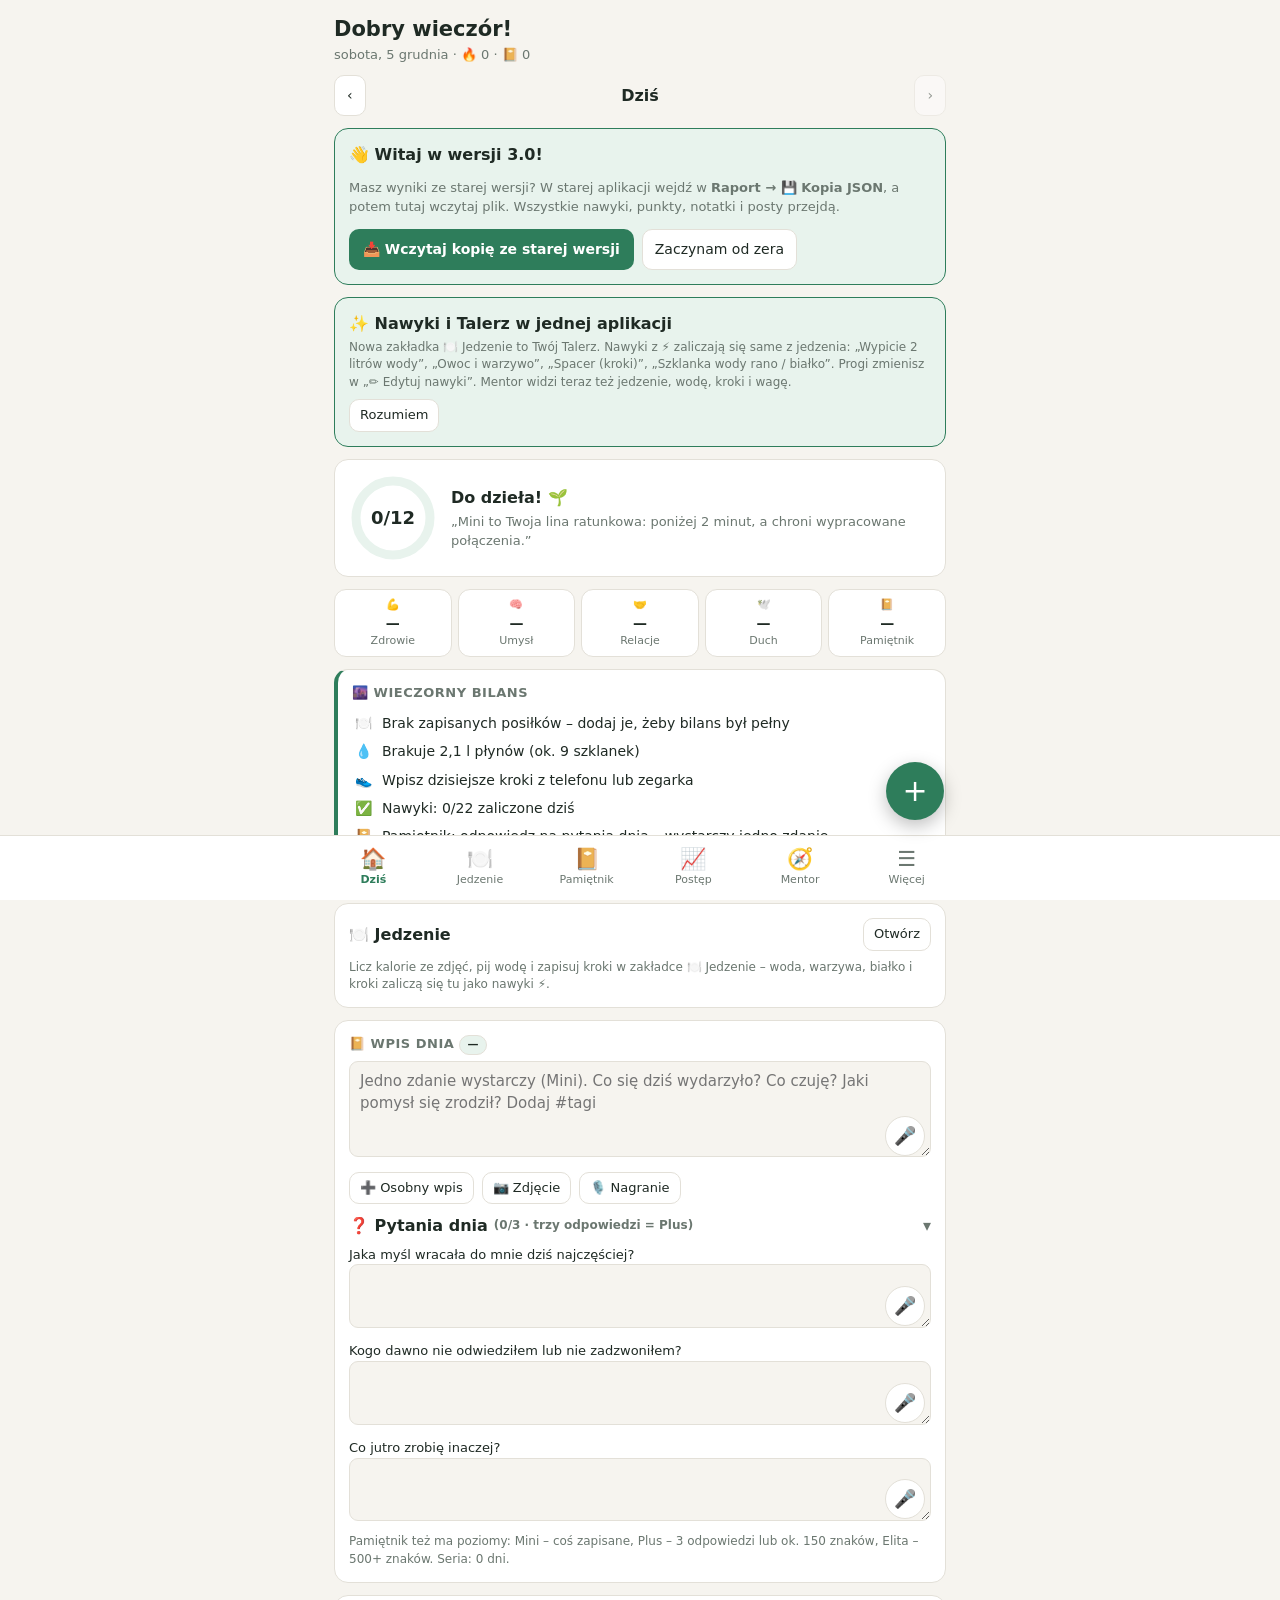
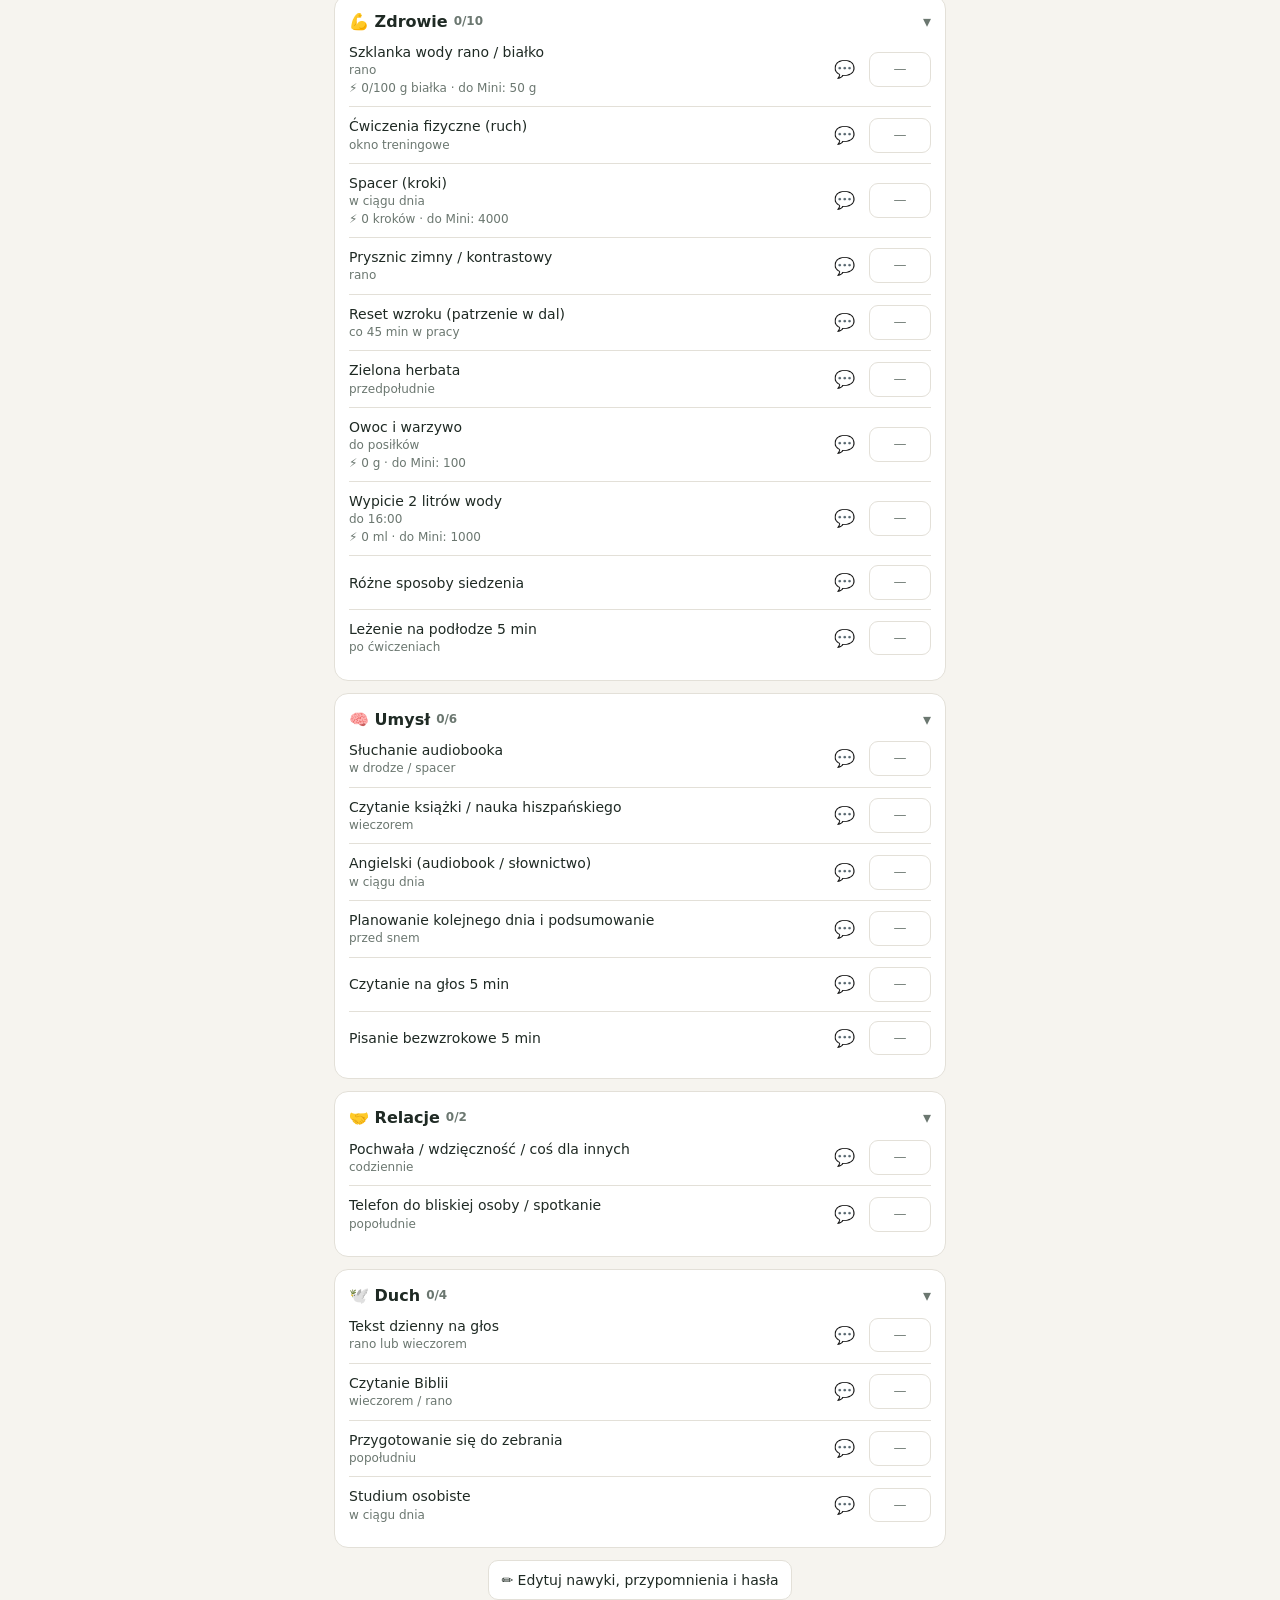
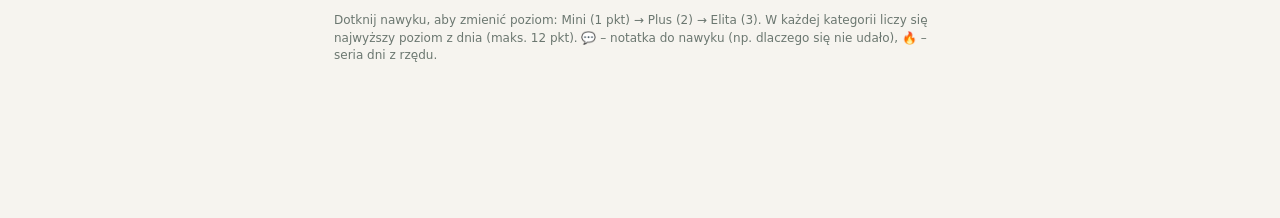
==== commit 6572cccd: "Add files via upload" ====
--- a/index.html
+++ b/index.html
@@ -3,2165 +3,31 @@
 <head>
 <meta charset="utf-8">
 <meta name="viewport" content="width=device-width, initial-scale=1, viewport-fit=cover">
-<title>Talerz – licznik kalorii ze zdjęć</title>
-<meta name="description" content="Licznik kalorii ze zdjęć posiłków i dzienny limit na odchudzanie liczony z kroków.">
-<meta name="theme-color" content="#2F7D5B">
+<title>Nawyki i Talerz</title>
+<link rel="icon" href="favicon.svg" type="image/svg+xml">
 <link rel="manifest" href="manifest.webmanifest">
-<link rel="icon" type="image/png" sizes="192x192" href="icon-192.png">
-<link rel="icon" type="image/png" sizes="512x512" href="icon-512.png">
-<link rel="icon" href="favicon.svg" type="image/svg+xml">
-<link rel="shortcut icon" href="icon-192.png">
-<link rel="apple-touch-icon" href="apple-touch-icon.png">
+<meta name="theme-color" content="#2e7d5b">
+<link rel="apple-touch-icon" href="icon-192.png">
 <meta name="apple-mobile-web-app-capable" content="yes">
 <meta name="mobile-web-app-capable" content="yes">
-<meta name="apple-mobile-web-app-title" content="Talerz">
-<meta name="apple-mobile-web-app-status-bar-style" content="default">
-<script>
-  // Motyw ustawiany przed narysowaniem strony, żeby nie mrugało.
-  (function(){ try {
-    var r = document.documentElement, t = localStorage.getItem('talerz:theme');
-    if (t === 'light' || t === 'dark') r.setAttribute('data-theme', t);
-    var l = JSON.parse(localStorage.getItem('talerz:look') || '{}');
-    r.setAttribute('data-palette', l.palette || 'oliwka');
-    if (l.bg && l.bg !== 'brak') r.setAttribute('data-bg', l.bg);
-    r.style.setProperty('--veil', String(l.veil != null ? l.veil : 0.15));
-  } catch(e){} })();
-</script>
-<link rel="preconnect" href="https://fonts.googleapis.com">
-<link href="https://fonts.googleapis.com/css2?family=Manrope:wght@400;500;600;700;800&family=Fraunces:opsz,wght@9..144,600;9..144,700&family=Playfair+Display:wght@600;700&display=swap" rel="stylesheet">
-<style>
-  :root{
-    --bg:#F5F3EE; --card:#FFFFFF; --ink:#1C1E1B; --muted:#6B6F68; --line:#E4E1D8;
-    --accent:#2F7D5B; --accent-soft:#E3F0E9; --warn:#C8562A; --warn-soft:#F8E6DD;
-    --p:#3B6FB6; --c:#C99A2E; --f:#B4527A; --w:#2E86C9; --w-soft:#E1EFF9; --radius:18px;
-    --head:Manrope,system-ui,sans-serif; --shadow:0 1px 2px rgba(30,25,15,.05),0 6px 18px rgba(30,25,15,.06);
-  }
-  :root{color-scheme:light}
-  :root[data-theme="dark"]{ --bg:#141613; --card:#1E211D; --ink:#ECEDE8; --muted:#9BA096; --line:#30342E; --accent:#5DBB8E; --accent-soft:#1F3329; --warn:#F08A5D; --warn-soft:#3A2419; --w:#5AB0EE; --w-soft:#17293A; color-scheme:dark; }
-  @media (prefers-color-scheme: dark){
-    :root:not([data-theme="light"]){ --bg:#141613; --card:#1E211D; --ink:#ECEDE8; --muted:#9BA096; --line:#30342E; --accent:#5DBB8E; --accent-soft:#1F3329; --warn:#F08A5D; --warn-soft:#3A2419; --w:#5AB0EE; --w-soft:#17293A; color-scheme:dark; }
-  }
-  html{transition:background-color .3s}
-  *{box-sizing:border-box}
-  html,body{margin:0;color:var(--ink);font-family:Manrope,system-ui,sans-serif;font-size:15px;line-height:1.45}
-  html{background-color:var(--bgc,var(--bg));background-image:var(--bgimg,none);background-attachment:fixed;min-height:100%}
-  body{background:transparent;min-height:100vh}
-  body::before{content:"";position:fixed;inset:0;background:var(--bgc,var(--bg));opacity:var(--veil,0);pointer-events:none;z-index:-1}
-  :root[data-theme="dark"]{--shadow:0 1px 2px rgba(0,0,0,.3),0 8px 22px rgba(0,0,0,.25)}
-  @media (prefers-color-scheme: dark){:root:not([data-theme="light"]){--shadow:0 1px 2px rgba(0,0,0,.3),0 8px 22px rgba(0,0,0,.25)}}
-  button,input,select,textarea{font:inherit;color:inherit}
-  .wrap{max-width:560px;margin:0 auto;padding:calc(16px + env(safe-area-inset-top)) 16px 110px}
-  header.top{display:flex;align-items:center;justify-content:space-between;margin:0 0 14px;padding:8px 8px 8px 12px;border-radius:16px;background:color-mix(in srgb,var(--card) 82%,transparent);-webkit-backdrop-filter:blur(10px);backdrop-filter:blur(10px);border:1px solid color-mix(in srgb,var(--line) 70%,transparent);box-shadow:var(--shadow);position:sticky;top:calc(6px + env(safe-area-inset-top));z-index:10}
-  .brand{font-weight:800;font-size:20px;letter-spacing:-.02em;font-family:var(--head);display:flex;align-items:center;gap:8px}
-  .brand svg{flex:none}
-  .brand > span > span{color:var(--accent)}
-  .datenav{display:flex;align-items:center;gap:6px}
-  .datenav button{border:1px solid var(--line);background:var(--card);border-radius:10px;width:34px;height:34px;cursor:pointer}
-  .datenav .d{font-weight:600;min-width:110px;text-align:center}
-  .card{background:var(--card);border:1px solid var(--line);border-radius:var(--radius);padding:16px;margin-bottom:12px;box-shadow:var(--shadow)}
-  :root[data-bg] .card{background:color-mix(in srgb,var(--card) 88%,transparent);-webkit-backdrop-filter:blur(8px) saturate(1.1);backdrop-filter:blur(8px) saturate(1.1)}
-  .card h2{font-size:16px;margin:0 0 10px;font-weight:700;font-family:var(--head);letter-spacing:-.01em}
-  .ring .big,.wbig,.streak .num,.sheet h3{font-family:var(--head)}
-  .muted{color:var(--muted)} .small{font-size:13px}
-  .hero{display:flex;gap:16px;align-items:center}
-  .ring{position:relative;width:148px;height:148px;flex:none}
-  .ring svg{transform:rotate(-90deg)}
-  .ring .center{position:absolute;inset:0;display:flex;flex-direction:column;align-items:center;justify-content:center;text-align:center}
-  .ring .big{font-size:30px;font-weight:800;letter-spacing:-.03em;line-height:1}
-  .stats{flex:1;display:grid;gap:8px}
-  .stat{display:flex;justify-content:space-between;border-bottom:1px dashed var(--line);padding-bottom:6px}
-  .stat{gap:8px}
-  .stat b{font-weight:700;white-space:nowrap}
-  .stat span{white-space:nowrap}
-  @media (max-width:380px){
-    .hero{gap:12px}
-    .ring{width:122px;height:122px}
-    .ring svg{width:122px;height:122px}
-    .ring .big{font-size:26px}
-    .stat{font-size:14px}
-  }
-  .macros{display:grid;grid-template-columns:repeat(3,1fr);gap:8px;margin-top:14px}
-  .macro .bar{height:6px;border-radius:4px;background:var(--line);overflow:hidden;margin-top:4px}
-  .macro .bar i{display:block;height:100%}
-  .row{display:flex;gap:10px;align-items:center}
-  .field{display:grid;gap:4px;margin-bottom:10px}
-  .field label{font-size:13px;color:var(--muted);font-weight:600}
-  input[type=number],input[type=text],select,textarea{width:100%;border:1px solid var(--line);background:var(--bg);border-radius:12px;padding:10px 12px;outline:none}
-  input:focus,select:focus,textarea:focus{border-color:var(--accent)}
-  .grid2{display:grid;grid-template-columns:1fr 1fr;gap:10px}
-  .btn{border:0;border-radius:12px;padding:11px 16px;font-weight:700;cursor:pointer;background:var(--accent);color:#fff}
-  .btn.ghost{background:transparent;border:1px solid var(--line);color:var(--ink)}
-  .btn.warn{background:var(--warn)}
-  .btn:disabled{opacity:.5;cursor:default}
-  .btn.block{width:100%}
-  .meal{display:flex;gap:12px;align-items:center;padding:10px 0;border-top:1px solid var(--line)}
-  .meal:first-of-type{border-top:0}
-  .meal img,.meal .ph{width:52px;height:52px;border-radius:12px;object-fit:cover;flex:none;background:var(--accent-soft);display:flex;align-items:center;justify-content:center;font-size:22px}
-  .meal .info{flex:1;min-width:0}
-  .meal .name{font-weight:700;white-space:nowrap;overflow:hidden;text-overflow:ellipsis}
-  .meal .kc{font-weight:800}
-  .iconbtn{border:0;background:transparent;cursor:pointer;color:var(--muted);font-size:18px;padding:4px 6px}
-  nav.tabs{position:fixed;left:0;right:0;bottom:0;background:var(--card);border-top:1px solid var(--line);display:flex;justify-content:center;padding:8px 8px calc(8px + env(safe-area-inset-bottom))}
-  nav.tabs .in{display:flex;gap:6px;max-width:560px;width:100%}
-  nav.tabs button{flex:1;border:0;background:transparent;padding:8px;border-radius:12px;font-weight:700;color:var(--muted);cursor:pointer}
-  nav.tabs button.on{background:var(--accent-soft);color:var(--accent)}
-  .fab{position:fixed;right:max(16px,calc(50% - 264px));bottom:84px;border:0;border-radius:999px;padding:14px 20px;background:var(--accent);color:#fff;font-weight:800;box-shadow:0 6px 20px rgba(0,0,0,.18);cursor:pointer}
-  .notice{border-radius:12px;padding:10px 12px;font-size:13px;margin-bottom:12px}
-  .notice.warn{background:var(--warn-soft);color:var(--warn)}
-  .notice.info{background:var(--accent-soft);color:var(--accent)}
-  details summary{cursor:pointer;font-weight:600;color:var(--muted);font-size:13px}
-  .calc{font-size:13px;display:grid;gap:4px;margin-top:8px}
-  .calc div{display:flex;justify-content:space-between;gap:10px}
-  .calc div span:last-child{white-space:nowrap}
-  /* modal */
-  .sheet-bg{position:fixed;inset:0;background:rgba(0,0,0,.4);display:none;align-items:flex-end;justify-content:center;z-index:20}
-  .sheet-bg.open{display:flex}
-  .sheet{background:var(--bg);width:100%;max-width:560px;max-height:92vh;overflow:auto;border-radius:22px 22px 0 0;padding:18px 16px calc(18px + env(safe-area-inset-bottom))}
-  .sheet h3{margin:0 0 12px;font-size:18px}
-  .drop{display:block;border:2px dashed var(--line);border-radius:16px;padding:22px;text-align:center;cursor:pointer;background:var(--card)}
-  .drop img{max-width:100%;max-height:240px;border-radius:12px;display:block;margin:0 auto}
-  .item{display:grid;grid-template-columns:58px 1fr 62px 46px 26px;gap:6px;align-items:center;padding:8px 0;border-top:1px solid var(--line)}
-  .item .catsel{padding:7px 2px;font-size:16px;text-overflow:clip}
-  .item input{padding:7px 8px}
-  .item .k{font-weight:700;text-align:right}
-  .item .sub{grid-column:1/-1;font-size:12px;color:var(--muted);margin-top:-4px}
-  .pill{display:inline-block;padding:2px 8px;border-radius:999px;font-size:12px;font-weight:700;background:var(--accent-soft);color:var(--accent)}
-  .pill.low{background:var(--warn-soft);color:var(--warn)}
-  .spinner{width:18px;height:18px;border:3px solid var(--accent-soft);border-top-color:var(--accent);border-radius:50%;animation:sp 0.8s linear infinite;display:inline-block;vertical-align:middle}
-  @keyframes sp{to{transform:rotate(360deg)}}
-  .hist{display:grid;gap:8px}
-  .wentries{margin-top:10px;border-top:1px solid var(--line);padding-top:8px}
-  .wentry{display:flex;justify-content:space-between;gap:10px;font-size:14px;padding:3px 0}
-  .hrow{display:grid;grid-template-columns:92px 1fr 90px;gap:10px;align-items:center;font-size:14px;cursor:pointer}
-  .hbar{height:10px;border-radius:6px;background:var(--line);position:relative;overflow:hidden}
-  .hbar i{position:absolute;left:0;top:0;bottom:0;border-radius:6px}
-  .hidden{display:none!important}
-  .seg{display:grid;grid-template-columns:1fr 1fr;gap:6px;background:var(--bg);border:1px solid var(--line);border-radius:14px;padding:4px;margin-bottom:12px}
-  .seg button{border:0;background:transparent;border-radius:10px;padding:9px;font-weight:700;cursor:pointer;color:var(--muted)}
-  .seg button.on{background:var(--card);color:var(--ink);box-shadow:0 1px 4px rgba(0,0,0,.08)}
-  .keyrow{display:flex;gap:6px}
-  .keyrow input{flex:1;font-size:14px}
-  .keyrow input[type=password],#gKeyNew,#cKeyNew{font-family:ui-monospace,monospace;font-size:13px}
-  a{color:var(--accent)}
-  .linkbtn{display:inline-flex;align-items:center;gap:6px;font-weight:700;text-decoration:none;border:1px solid var(--line);border-radius:12px;padding:9px 12px;background:var(--bg)}
-  ol.steps{margin:6px 0 0;padding-left:20px;font-size:13px;color:var(--muted)}
-  ol.steps li{margin-bottom:3px}
-  .status-ok{color:var(--accent);font-weight:700}
-  .status-err{color:var(--warn);font-weight:700}
-  .themebtn{border:1px solid var(--line);background:var(--card);border-radius:10px;width:34px;height:34px;cursor:pointer;font-size:16px;line-height:1}
-  .seg3{grid-template-columns:repeat(3,1fr)}
-  .seg button{white-space:nowrap}
-  /* motywacja */
-  .streak{display:flex;align-items:center;gap:12px}
-  .streak .flame{font-size:30px;line-height:1}
-  .streak .num{font-size:26px;font-weight:800;letter-spacing:-.02em;line-height:1}
-  .goalbar{height:10px;border-radius:6px;background:var(--line);overflow:hidden;margin:6px 0 4px}
-  .goalbar i{display:block;height:100%;background:linear-gradient(90deg,var(--accent),#8FD3AE);border-radius:6px;transition:width .6s}
-  .tip{background:var(--accent-soft);color:var(--ink);border-radius:12px;padding:10px 12px;font-size:13px;margin-top:12px}
-  .badges{display:flex;flex-wrap:wrap;gap:6px;margin-top:12px}
-  .badge{display:inline-flex;align-items:center;gap:4px;border-radius:999px;padding:4px 10px;font-size:12px;font-weight:700;background:var(--bg);border:1px solid var(--line)}
-  .badge.off{opacity:.45;filter:grayscale(1)}
-  .week{display:grid;grid-template-columns:repeat(7,1fr);gap:4px;margin-top:12px;text-align:center;font-size:11px;color:var(--muted)}
-  .week .dot{width:26px;height:26px;border-radius:50%;margin:3px auto 0;display:flex;align-items:center;justify-content:center;font-size:13px;background:var(--line);color:var(--muted)}
-  .week .dot.ok{background:var(--accent);color:#fff}
-  .week .dot.over{background:var(--warn-soft);color:var(--warn)}
-  .week .dot.low{background:var(--warn-soft);color:var(--warn)}
-  .week .dot.today{outline:2px solid var(--accent);outline-offset:1px}
-  .check{display:flex;gap:10px;align-items:flex-start;margin-bottom:10px;font-size:14px;cursor:pointer}
-  .check input{margin-top:3px;width:18px;height:18px;accent-color:var(--accent)}
-  /* płyny */
-  .water-top{display:flex;gap:14px;align-items:center}
-  .glass{position:relative;width:62px;height:86px;flex:none;border:3px solid var(--w);border-top:0;border-radius:0 0 16px 16px;overflow:hidden;background:var(--bg)}
-  .glass .fill{position:absolute;left:0;right:0;bottom:0;background:var(--w);transition:height .5s;opacity:.9}
-  .glass .fill::before{content:"";position:absolute;left:-10%;right:-10%;top:-5px;height:10px;border-radius:50%;background:var(--w)}
-  .wbig{font-size:24px;font-weight:800;letter-spacing:-.02em;line-height:1.1}
-  .wbtns{display:grid;grid-template-columns:repeat(4,1fr);gap:6px;margin-top:12px}
-  .wbtn{border:1px solid var(--line);background:var(--w-soft);color:var(--w);border-radius:12px;padding:9px 4px;font-weight:800;cursor:pointer;text-align:center;line-height:1.15}
-  .wbtn small{display:block;font-weight:600;font-size:11px;color:var(--muted)}
-  .wline{position:relative;height:64px;margin:14px 4px 4px}
-  .wline .axis{position:absolute;left:0;right:0;top:22px;height:4px;border-radius:2px;background:var(--line)}
-  .wline .elapsed{position:absolute;left:0;top:22px;height:4px;border-radius:2px;background:var(--muted);opacity:.25}
-  .wline .drank{position:absolute;left:0;top:19px;height:10px;border-radius:5px;transition:width .6s ease,background-color .6s ease,box-shadow .6s ease}
-  .wline .drank-lab{position:absolute;top:0;font-size:11px;font-weight:800;white-space:nowrap;transform:translateX(-50%);transition:left .6s ease,color .6s ease}
-  .wline .lab{top:44px!important}
-  .wlegend{display:flex;gap:14px;flex-wrap:wrap;font-size:11px;color:var(--muted);margin:0 4px}
-  .wlegend i{display:inline-block;width:14px;height:6px;border-radius:3px;vertical-align:middle;margin-right:4px}
-  .wline .plan{position:absolute;top:18px;width:2px;height:12px;background:var(--muted);opacity:.45;transform:translateX(-1px)}
-  .wline .wdrop{position:absolute;top:13px;transform:translateX(-50%);border-radius:50%;background:var(--w);border:2px solid var(--card)}
-  .wline .now{position:absolute;top:6px;width:2px;height:36px;background:var(--ink);transform:translateX(-1px)}
-  .wline .lab{position:absolute;top:34px;font-size:10px;color:var(--muted);transform:translateX(-50%)}
-  .wtip{background:var(--w-soft);border-radius:12px;padding:10px 12px;font-size:13px;margin-top:10px}
-  .wtip.due{outline:2px solid var(--w);animation:pulse 1.6s ease-in-out infinite}
-  @keyframes pulse{50%{outline-color:transparent}}
-  .keylist{display:grid;gap:6px}
-  .keyitem{display:grid;grid-template-columns:22px 1fr auto;gap:8px;align-items:center;border:1px solid var(--line);border-radius:12px;padding:8px 10px;background:var(--bg)}
-  .keyitem .n{font-weight:800;color:var(--muted);text-align:center}
-  .keyitem .k{font-family:ui-monospace,monospace;font-size:12px;color:var(--muted)}
-  .keyitem .nm{font-weight:700;font-size:14px}
-  .keyitem .acts{display:flex;gap:2px}
-  .keyitem .acts button{border:0;background:transparent;cursor:pointer;padding:6px;border-radius:8px;color:var(--muted);font-size:14px}
-  .keyitem .acts button:hover{background:var(--line)}
-  .kst{font-size:12px;font-weight:700}
-  .kst.ok{color:var(--accent)} .kst.limit,.kst.credit{color:var(--c)} .kst.invalid{color:var(--warn)}
-/* ===== palety kolorów ===== */
-:root[data-palette="oliwka"]{--accent:#2F7D5B;--accent-soft:#E3F0E9;--bg:#F5F3EE;--card:#FFFFFF;}
-:root[data-palette="oliwka"][data-theme="dark"]{--accent:#5DBB8E;--accent-soft:#1F3329;--bg:#141613;--card:#1E211D;}
-@media (prefers-color-scheme: dark){:root[data-palette="oliwka"]:not([data-theme="light"]){--accent:#5DBB8E;--accent-soft:#1F3329;--bg:#141613;--card:#1E211D;}}
-:root[data-palette="pomidor"]{--accent:#C0412B;--accent-soft:#FBE5DF;--bg:#F8F2EE;--card:#FFFFFF;--head:'Fraunces',Georgia,serif;}
-:root[data-palette="pomidor"][data-theme="dark"]{--accent:#F07A62;--accent-soft:#3A1E19;--bg:#171312;--card:#221B19;}
-@media (prefers-color-scheme: dark){:root[data-palette="pomidor"]:not([data-theme="light"]){--accent:#F07A62;--accent-soft:#3A1E19;--bg:#171312;--card:#221B19;}}
-:root[data-palette="cytrus"]{--accent:#C76A12;--accent-soft:#FCEBD6;--bg:#FBF6EC;--card:#FFFFFF;}
-:root[data-palette="cytrus"][data-theme="dark"]{--accent:#F2A54A;--accent-soft:#3A2913;--bg:#171410;--card:#221E17;}
-@media (prefers-color-scheme: dark){:root[data-palette="cytrus"]:not([data-theme="light"]){--accent:#F2A54A;--accent-soft:#3A2913;--bg:#171410;--card:#221E17;}}
-:root[data-palette="jagoda"]{--accent:#5A49B8;--accent-soft:#ECE8FB;--bg:#F5F4FA;--card:#FFFFFF;}
-:root[data-palette="jagoda"][data-theme="dark"]{--accent:#9C8CF2;--accent-soft:#27223F;--bg:#131218;--card:#1D1B25;}
-@media (prefers-color-scheme: dark){:root[data-palette="jagoda"]:not([data-theme="light"]){--accent:#9C8CF2;--accent-soft:#27223F;--bg:#131218;--card:#1D1B25;}}
-:root[data-palette="morski"]{--accent:#1C7487;--accent-soft:#DDF0F3;--bg:#F1F6F6;--card:#FFFFFF;}
-:root[data-palette="morski"][data-theme="dark"]{--accent:#58C0D4;--accent-soft:#163038;--bg:#101617;--card:#192123;}
-@media (prefers-color-scheme: dark){:root[data-palette="morski"]:not([data-theme="light"]){--accent:#58C0D4;--accent-soft:#163038;--bg:#101617;--card:#192123;}}
-:root[data-palette="espresso"]{--accent:#7A4A2A;--accent-soft:#F1E6DC;--bg:#F6F1EB;--card:#FFFDFB;--head:'Fraunces',Georgia,serif;}
-:root[data-palette="espresso"][data-theme="dark"]{--accent:#D69B6E;--accent-soft:#33241A;--bg:#16120F;--card:#211B17;}
-@media (prefers-color-scheme: dark){:root[data-palette="espresso"]:not([data-theme="light"]){--accent:#D69B6E;--accent-soft:#33241A;--bg:#16120F;--card:#211B17;}}
-:root[data-palette="restauracja"]{--accent:#9C7A2B;--accent-soft:#F3ECD9;--bg:#F4F0E7;--card:#FFFDF8;--head:'Playfair Display',Georgia,serif;}
-:root[data-palette="restauracja"][data-theme="dark"]{--accent:#D8B762;--accent-soft:#2E2716;--bg:#0F0E0C;--card:#1A1916;}
-@media (prefers-color-scheme: dark){:root[data-palette="restauracja"]:not([data-theme="light"]){--accent:#D8B762;--accent-soft:#2E2716;--bg:#0F0E0C;--card:#1A1916;}}
-/* ===== tła ===== */
-:root{--img-obrus:url("data:image/svg+xml,%3Csvg xmlns='http://www.w3.org/2000/svg' width='44' height='44'%3E %3Crect x='0' y='0' width='22' height='44' fill='%23C8452F' fill-opacity='0.13'/%3E %3Crect x='0' y='0' width='44' height='22' fill='%23C8452F' fill-opacity='0.13'/%3E%3C/svg%3E");--bgc-obrus:var(--bg);--img-drewno:url("data:image/svg+xml,%3Csvg xmlns='http://www.w3.org/2000/svg' width='480' height='192'%3E%3Crect x='0' y='0' width='480' height='2' fill='%237A4A22' fill-opacity='0.25'/%3E%3Crect x='0' y='64' width='480' height='2' fill='%237A4A22' fill-opacity='0.25'/%3E%3Crect x='0' y='128' width='480' height='2' fill='%237A4A22' fill-opacity='0.25'/%3E%3Cpath d='M0 10 C 80 5, 200 16, 300 10 S 420 6, 480 10' fill='none' stroke='%237A4A22' stroke-opacity='0.11' stroke-width='1.0'/%3E%3Cpath d='M0 21 C 117 16, 237 27, 300 21 S 420 17, 480 21' fill='none' stroke='%237A4A22' stroke-opacity='0.14' stroke-width='1.6'/%3E%3Cpath d='M0 32 C 154 27, 274 38, 300 32 S 420 28, 480 32' fill='none' stroke='%237A4A22' stroke-opacity='0.11' stroke-width='2.2'/%3E%3Cpath d='M0 43 C 191 38, 311 49, 300 43 S 420 39, 480 43' fill='none' stroke='%237A4A22' stroke-opacity='0.14' stroke-width='1.0'/%3E%3Cpath d='M0 54 C 108 49, 228 60, 300 54 S 420 50, 480 54' fill='none' stroke='%237A4A22' stroke-opacity='0.11' stroke-width='1.6'/%3E%3Cellipse cx='90' cy='34' rx='12' ry='5' fill='none' stroke='%237A4A22' stroke-opacity='0.16' stroke-width='1.4'/%3E%3Cpath d='M0 74 C 150 69, 270 80, 300 74 S 420 70, 480 74' fill='none' stroke='%237A4A22' stroke-opacity='0.11' stroke-width='1.0'/%3E%3Cpath d='M0 85 C 187 80, 307 91, 300 85 S 420 81, 480 85' fill='none' stroke='%237A4A22' stroke-opacity='0.14' stroke-width='1.6'/%3E%3Cpath d='M0 96 C 104 91, 224 102, 300 96 S 420 92, 480 96' fill='none' stroke='%237A4A22' stroke-opacity='0.11' stroke-width='2.2'/%3E%3Cpath d='M0 107 C 141 102, 261 113, 300 107 S 420 103, 480 107' fill='none' stroke='%237A4A22' stroke-opacity='0.14' stroke-width='1.0'/%3E%3Cpath d='M0 118 C 178 113, 298 124, 300 118 S 420 114, 480 118' fill='none' stroke='%237A4A22' stroke-opacity='0.11' stroke-width='1.6'/%3E%3Cellipse cx='230' cy='98' rx='12' ry='5' fill='none' stroke='%237A4A22' stroke-opacity='0.16' stroke-width='1.4'/%3E%3Cpath d='M0 138 C 100 133, 220 144, 300 138 S 420 134, 480 138' fill='none' stroke='%237A4A22' stroke-opacity='0.11' stroke-width='1.0'/%3E%3Cpath d='M0 149 C 137 144, 257 155, 300 149 S 420 145, 480 149' fill='none' stroke='%237A4A22' stroke-opacity='0.14' stroke-width='1.6'/%3E%3Cpath d='M0 160 C 174 155, 294 166, 300 160 S 420 156, 480 160' fill='none' stroke='%237A4A22' stroke-opacity='0.11' stroke-width='2.2'/%3E%3Cpath d='M0 171 C 91 166, 211 177, 300 171 S 420 167, 480 171' fill='none' stroke='%237A4A22' stroke-opacity='0.14' stroke-width='1.0'/%3E%3Cpath d='M0 182 C 128 177, 248 188, 300 182 S 420 178, 480 182' fill='none' stroke='%237A4A22' stroke-opacity='0.11' stroke-width='1.6'/%3E%3Cellipse cx='370' cy='162' rx='12' ry='5' fill='none' stroke='%237A4A22' stroke-opacity='0.16' stroke-width='1.4'/%3E%3C/svg%3E");--bgc-drewno:#E9D7BE;--img-owoce:url("data:image/svg+xml,%3Csvg xmlns='http://www.w3.org/2000/svg' width='240' height='240'%3E%3Cg fill-opacity='0.42' stroke-opacity='0.42'%3E %3C%21-- jab%C5%82ko --%3E %3Cg transform='translate(36 40) rotate(-12)'%3E%3Cpath d='M0 6 C -14 -6, -22 14, -10 26 C -4 32, 4 32, 10 26 C 22 14, 14 -6, 0 6 Z' fill='%23D9483B'/%3E %3Cpath d='M0 6 C 0 0, 2 -6, 4 -9' stroke='%236B4A2B' stroke-width='2' fill='none'/%3E%3Cpath d='M4 -6 C 10 -12, 16 -8, 14 -4 C 10 -2, 6 -3, 4 -6Z' fill='%235BA052'/%3E%3C/g%3E %3C%21-- cytryna (plaster) --%3E %3Cg transform='translate(160 52)'%3E%3Ccircle r='17' fill='%23F2C230'/%3E%3Ccircle r='13' fill='%23FBE58A'/%3E %3Cg stroke='%23F2C230' stroke-width='1.6'%3E%3Cpath d='M0 0 L0 -13'/%3E%3Cpath d='M0 0 L11 -6.5'/%3E%3Cpath d='M0 0 L11 6.5'/%3E%3Cpath d='M0 0 L0 13'/%3E%3Cpath d='M0 0 L-11 6.5'/%3E%3Cpath d='M0 0 L-11 -6.5'/%3E%3C/g%3E%3C/g%3E %3C%21-- wi%C5%9Bnie --%3E %3Cg transform='translate(104 128)'%3E%3Cpath d='M-8 6 C -6 -8, 2 -16, 8 -20 M8 6 C 8 -6, 8 -14, 8 -20' stroke='%234F7D3A' stroke-width='2' fill='none'/%3E %3Ccircle cx='-9' cy='10' r='7' fill='%23B5243A'/%3E%3Ccircle cx='9' cy='10' r='7' fill='%23C42F45'/%3E%3C/g%3E %3C%21-- truskawka --%3E %3Cg transform='translate(200 168) rotate(18)'%3E%3Cpath d='M0 22 C -14 10, -14 -4, -8 -6 C -3 -8, 3 -8, 8 -6 C 14 -4, 14 10, 0 22 Z' fill='%23E0444E'/%3E %3Cpath d='M-9 -6 L-3 -12 L0 -7 L3 -12 L9 -6 Z' fill='%234E9A4A'/%3E %3Cg fill='%23FBE58A'%3E%3Ccircle cx='-4' cy='2' r='1.2'/%3E%3Ccircle cx='4' cy='3' r='1.2'/%3E%3Ccircle cx='0' cy='10' r='1.2'/%3E%3Ccircle cx='-6' cy='9' r='1'/%3E%3Ccircle cx='6' cy='10' r='1'/%3E%3C/g%3E%3C/g%3E %3C%21-- pomara%C5%84cza --%3E %3Cg transform='translate(46 186)'%3E%3Ccircle r='15' fill='%23F08A24'/%3E%3Cpath d='M0 -15 C 4 -20, 10 -20, 12 -16 C 8 -14, 4 -14, 0 -15Z' fill='%235BA052'/%3E%3C/g%3E %3C%21-- gruszka --%3E %3Cg transform='translate(196 106) rotate(-8)'%3E%3Cpath d='M0 -14 C -6 -14, -6 -4, -9 2 C -14 10, -10 20, 0 20 C 10 20, 14 10, 9 2 C 6 -4, 6 -14, 0 -14Z' fill='%239CC54A'/%3E %3Cpath d='M0 -14 L1 -20' stroke='%236B4A2B' stroke-width='2'/%3E%3C/g%3E %3C%21-- winogrono --%3E %3Cg transform='translate(40 112)' fill='%237E57A8'%3E%3Ccircle cx='0' cy='0' r='5'/%3E%3Ccircle cx='9' cy='0' r='5'/%3E%3Ccircle cx='-9' cy='0' r='5'/%3E %3Ccircle cx='4.5' cy='8' r='5'/%3E%3Ccircle cx='-4.5' cy='8' r='5'/%3E%3Ccircle cx='0' cy='16' r='5'/%3E%3Cpath d='M0 -5 L2 -12' stroke='%234F7D3A' stroke-width='2'/%3E%3C/g%3E %3C%21-- listek --%3E %3Cg transform='translate(128 210) rotate(30)'%3E%3Cpath d='M0 -10 C 8 -6, 8 6, 0 10 C -8 6, -8 -6, 0 -10Z' fill='%235BA052'/%3E%3C/g%3E %3Cg transform='translate(112 40) rotate(-40)'%3E%3Cpath d='M0 -8 C 6 -5, 6 5, 0 8 C -6 5, -6 -5, 0 -8Z' fill='%235BA052'/%3E%3C/g%3E %3C/g%3E%3C/svg%3E");--bgc-owoce:var(--bg);--img-zastawa:url("data:image/svg+xml,%3Csvg xmlns='http://www.w3.org/2000/svg' width='200' height='160'%3E%3Ccircle cx='50' cy='45' r='26' fill='none' stroke='%232B2B2B' stroke-opacity='0.07' stroke-width='2'/%3E%3Ccircle cx='50' cy='45' r='17' fill='none' stroke='%232B2B2B' stroke-opacity='0.07' stroke-width='1.5'/%3E%3Cpath d='M12 27 L12 69 M8 27 L8 39 M16 27 L16 39 M8 39 Q12 44 16 39' fill='none' stroke='%232B2B2B' stroke-opacity='0.07' stroke-width='1.8' stroke-linecap='round'/%3E%3Cpath d='M88 69 L88 39 C 93 35, 93 27, 88 25' fill='none' stroke='%232B2B2B' stroke-opacity='0.07' stroke-width='1.8' stroke-linecap='round'/%3E%3Ccircle cx='150' cy='125' r='26' fill='none' stroke='%232B2B2B' stroke-opacity='0.07' stroke-width='2'/%3E%3Ccircle cx='150' cy='125' r='17' fill='none' stroke='%232B2B2B' stroke-opacity='0.07' stroke-width='1.5'/%3E%3Cpath d='M112 107 L112 149 M108 107 L108 119 M116 107 L116 119 M108 119 Q112 124 116 119' fill='none' stroke='%232B2B2B' stroke-opacity='0.07' stroke-width='1.8' stroke-linecap='round'/%3E%3Cpath d='M188 149 L188 119 C 193 115, 193 107, 188 105' fill='none' stroke='%232B2B2B' stroke-opacity='0.07' stroke-width='1.8' stroke-linecap='round'/%3E%3Ccircle cx='150' cy='-35' r='26' fill='none' stroke='%232B2B2B' stroke-opacity='0.07' stroke-width='2'/%3E%3Ccircle cx='150' cy='-35' r='17' fill='none' stroke='%232B2B2B' stroke-opacity='0.07' stroke-width='1.5'/%3E%3Cpath d='M112 -53 L112 -11 M108 -53 L108 -41 M116 -53 L116 -41 M108 -41 Q112 -36 116 -41' fill='none' stroke='%232B2B2B' stroke-opacity='0.07' stroke-width='1.8' stroke-linecap='round'/%3E%3Cpath d='M188 -11 L188 -41 C 193 -45, 193 -53, 188 -55' fill='none' stroke='%232B2B2B' stroke-opacity='0.07' stroke-width='1.8' stroke-linecap='round'/%3E%3Ccircle cx='-50' cy='125' r='26' fill='none' stroke='%232B2B2B' stroke-opacity='0.07' stroke-width='2'/%3E%3Ccircle cx='-50' cy='125' r='17' fill='none' stroke='%232B2B2B' stroke-opacity='0.07' stroke-width='1.5'/%3E%3Cpath d='M-88 107 L-88 149 M-92 107 L-92 119 M-84 107 L-84 119 M-92 119 Q-88 124 -84 119' fill='none' stroke='%232B2B2B' stroke-opacity='0.07' stroke-width='1.8' stroke-linecap='round'/%3E%3Cpath d='M-12 149 L-12 119 C -7 115, -7 107, -12 105' fill='none' stroke='%232B2B2B' stroke-opacity='0.07' stroke-width='1.8' stroke-linecap='round'/%3E%3Ccircle cx='250' cy='125' r='26' fill='none' stroke='%232B2B2B' stroke-opacity='0.07' stroke-width='2'/%3E%3Ccircle cx='250' cy='125' r='17' fill='none' stroke='%232B2B2B' stroke-opacity='0.07' stroke-width='1.5'/%3E%3Cpath d='M212 107 L212 149 M208 107 L208 119 M216 107 L216 119 M208 119 Q212 124 216 119' fill='none' stroke='%232B2B2B' stroke-opacity='0.07' stroke-width='1.8' stroke-linecap='round'/%3E%3Cpath d='M288 149 L288 119 C 293 115, 293 107, 288 105' fill='none' stroke='%232B2B2B' stroke-opacity='0.07' stroke-width='1.8' stroke-linecap='round'/%3E%3C/svg%3E");--bgc-zastawa:var(--bg);--img-restauracja:url("data:image/svg+xml,%3Csvg xmlns='http://www.w3.org/2000/svg' width='56' height='56'%3E %3Cpath d='M28 0 L56 28 L28 56 L0 28 Z' fill='none' stroke='%239C7A2B' stroke-opacity='0.2' stroke-width='1'/%3E %3Cpath d='M28 18 C 31 24, 34 26, 38 28 C 34 30, 31 32, 28 38 C 25 32, 22 30, 18 28 C 22 26, 25 24, 28 18Z' fill='%239C7A2B' fill-opacity='0.16'/%3E %3Ccircle cx='0' cy='0' r='2' fill='%239C7A2B' fill-opacity='0.2'/%3E%3Ccircle cx='56' cy='0' r='2' fill='%239C7A2B' fill-opacity='0.2'/%3E %3Ccircle cx='0' cy='56' r='2' fill='%239C7A2B' fill-opacity='0.2'/%3E%3Ccircle cx='56' cy='56' r='2' fill='%239C7A2B' fill-opacity='0.2'/%3E%3C/svg%3E");--bgc-restauracja:var(--bg);--img-kafelki:url("data:image/svg+xml,%3Csvg xmlns='http://www.w3.org/2000/svg' width='80' height='40'%3E%3Cg fill='none' stroke='%235A6B6B' stroke-opacity='0.14' stroke-width='2'%3E %3Cpath d='M0 1 H80 M0 21 H80'/%3E%3Cpath d='M1 1 V21 M41 1 V21'/%3E%3Cpath d='M21 21 V40 M61 21 V40'/%3E%3C/g%3E%3C/svg%3E");--bgc-kafelki:#EEF3F2;--img-ziola:url("data:image/svg+xml,%3Csvg xmlns='http://www.w3.org/2000/svg' width='200' height='200'%3E%3Cg transform='translate(40 90) rotate(-25)' fill='%233E7D3A' fill-opacity='0.18' stroke='%233E7D3A' stroke-opacity='0.18'%3E%3Cpath d='M0 6 C 1 -10, -1 -30, 0 -49' fill='none' stroke-width='1.6'/%3E%3Cellipse cx='-6' cy='0' rx='6' ry='3' transform='rotate(-35 -6 0)'/%3E%3Cellipse cx='6' cy='-9' rx='6' ry='3' transform='rotate(35 6 -9)'/%3E%3Cellipse cx='-6' cy='-18' rx='6' ry='3' transform='rotate(-35 -6 -18)'/%3E%3Cellipse cx='6' cy='-27' rx='6' ry='3' transform='rotate(35 6 -27)'/%3E%3Cellipse cx='-6' cy='-36' rx='6' ry='3' transform='rotate(-35 -6 -36)'/%3E%3C/g%3E%3Cg transform='translate(130 70) rotate(30)' fill='%233E7D3A' fill-opacity='0.18' stroke='%233E7D3A' stroke-opacity='0.18'%3E%3Cpath d='M0 6 C 1 -10, -1 -30, 0 -40' fill='none' stroke-width='1.6'/%3E%3Cellipse cx='-6' cy='0' rx='6' ry='3' transform='rotate(-35 -6 0)'/%3E%3Cellipse cx='6' cy='-9' rx='6' ry='3' transform='rotate(35 6 -9)'/%3E%3Cellipse cx='-6' cy='-18' rx='6' ry='3' transform='rotate(-35 -6 -18)'/%3E%3Cellipse cx='6' cy='-27' rx='6' ry='3' transform='rotate(35 6 -27)'/%3E%3C/g%3E%3Cg transform='translate(70 190) rotate(10)' fill='%233E7D3A' fill-opacity='0.18' stroke='%233E7D3A' stroke-opacity='0.18'%3E%3Cpath d='M0 6 C 1 -10, -1 -30, 0 -58' fill='none' stroke-width='1.6'/%3E%3Cellipse cx='-6' cy='0' rx='6' ry='3' transform='rotate(-35 -6 0)'/%3E%3Cellipse cx='6' cy='-9' rx='6' ry='3' transform='rotate(35 6 -9)'/%3E%3Cellipse cx='-6' cy='-18' rx='6' ry='3' transform='rotate(-35 -6 -18)'/%3E%3Cellipse cx='6' cy='-27' rx='6' ry='3' transform='rotate(35 6 -27)'/%3E%3Cellipse cx='-6' cy='-36' rx='6' ry='3' transform='rotate(-35 -6 -36)'/%3E%3Cellipse cx='6' cy='-45' rx='6' ry='3' transform='rotate(35 6 -45)'/%3E%3C/g%3E%3Cg transform='translate(150 150) rotate(-20)' fill='%233E7D3A' fill-opacity='0.18'%3E%3Cpath d='M0 -16 C 12 -10, 12 8, 0 16 C -12 8, -12 -10, 0 -16Z'/%3E%3Cpath d='M0 -14 L0 14' stroke='%233E7D3A' stroke-opacity='0.18'/%3E%3C/g%3E%3Cg transform='translate(170 30) rotate(50)' fill='%233E7D3A' fill-opacity='0.18'%3E%3Cpath d='M0 -10 C 8 -6, 8 6, 0 10 C -8 6, -8 -6, 0 -10Z'/%3E%3C/g%3E%3C/svg%3E");--bgc-ziola:var(--bg);--img-len:url("data:image/svg+xml,%3Csvg xmlns='http://www.w3.org/2000/svg' width='6' height='6'%3E%3Cpath d='M0 0 L6 6 M6 0 L0 6' stroke='%236B5B45' stroke-opacity='0.07' stroke-width='1'/%3E%3C/svg%3E");--bgc-len:#F1ECE2;--img-kawa:url("data:image/svg+xml,%3Csvg xmlns='http://www.w3.org/2000/svg' width='160' height='160'%3E%3Cg transform='translate(30 30) rotate(-20)'%3E%3Cellipse rx='9' ry='12.5' fill='%236B3F22' fill-opacity='0.17'/%3E%3Cpath d='M0 -11 C -5 -4, 5 4, 0 11' fill='none' stroke='%23F6F1EB' stroke-opacity='.55' stroke-width='1.6'/%3E%3C/g%3E%3Cg transform='translate(110 50) rotate(35)'%3E%3Cellipse rx='9' ry='12.5' fill='%236B3F22' fill-opacity='0.17'/%3E%3Cpath d='M0 -11 C -5 -4, 5 4, 0 11' fill='none' stroke='%23F6F1EB' stroke-opacity='.55' stroke-width='1.6'/%3E%3C/g%3E%3Cg transform='translate(60 110) rotate(70)'%3E%3Cellipse rx='9' ry='12.5' fill='%236B3F22' fill-opacity='0.17'/%3E%3Cpath d='M0 -11 C -5 -4, 5 4, 0 11' fill='none' stroke='%23F6F1EB' stroke-opacity='.55' stroke-width='1.6'/%3E%3C/g%3E%3Cg transform='translate(140 130) rotate(-50)'%3E%3Cellipse rx='9' ry='12.5' fill='%236B3F22' fill-opacity='0.17'/%3E%3Cpath d='M0 -11 C -5 -4, 5 4, 0 11' fill='none' stroke='%23F6F1EB' stroke-opacity='.55' stroke-width='1.6'/%3E%3C/g%3E%3Cg transform='translate(20 150) rotate(15)'%3E%3Cellipse rx='9' ry='12.5' fill='%236B3F22' fill-opacity='0.17'/%3E%3Cpath d='M0 -11 C -5 -4, 5 4, 0 11' fill='none' stroke='%23F6F1EB' stroke-opacity='.55' stroke-width='1.6'/%3E%3C/g%3E%3C/svg%3E");--bgc-kawa:var(--bg);}
-:root[data-theme="dark"]{--img-obrus:url("data:image/svg+xml,%3Csvg xmlns='http://www.w3.org/2000/svg' width='44' height='44'%3E %3Crect x='0' y='0' width='22' height='44' fill='%23E3735E' fill-opacity='0.1'/%3E %3Crect x='0' y='0' width='44' height='22' fill='%23E3735E' fill-opacity='0.1'/%3E%3C/svg%3E");--bgc-obrus:var(--bg);--img-drewno:url("data:image/svg+xml,%3Csvg xmlns='http://www.w3.org/2000/svg' width='480' height='192'%3E%3Crect x='0' y='0' width='480' height='2' fill='%23E8C9A0' fill-opacity='0.22'/%3E%3Crect x='0' y='64' width='480' height='2' fill='%23E8C9A0' fill-opacity='0.22'/%3E%3Crect x='0' y='128' width='480' height='2' fill='%23E8C9A0' fill-opacity='0.22'/%3E%3Cpath d='M0 10 C 80 5, 200 16, 300 10 S 420 6, 480 10' fill='none' stroke='%23E8C9A0' stroke-opacity='0.08' stroke-width='1.0'/%3E%3Cpath d='M0 21 C 117 16, 237 27, 300 21 S 420 17, 480 21' fill='none' stroke='%23E8C9A0' stroke-opacity='0.11' stroke-width='1.6'/%3E%3Cpath d='M0 32 C 154 27, 274 38, 300 32 S 420 28, 480 32' fill='none' stroke='%23E8C9A0' stroke-opacity='0.08' stroke-width='2.2'/%3E%3Cpath d='M0 43 C 191 38, 311 49, 300 43 S 420 39, 480 43' fill='none' stroke='%23E8C9A0' stroke-opacity='0.11' stroke-width='1.0'/%3E%3Cpath d='M0 54 C 108 49, 228 60, 300 54 S 420 50, 480 54' fill='none' stroke='%23E8C9A0' stroke-opacity='0.08' stroke-width='1.6'/%3E%3Cellipse cx='90' cy='34' rx='12' ry='5' fill='none' stroke='%23E8C9A0' stroke-opacity='0.12' stroke-width='1.4'/%3E%3Cpath d='M0 74 C 150 69, 270 80, 300 74 S 420 70, 480 74' fill='none' stroke='%23E8C9A0' stroke-opacity='0.08' stroke-width='1.0'/%3E%3Cpath d='M0 85 C 187 80, 307 91, 300 85 S 420 81, 480 85' fill='none' stroke='%23E8C9A0' stroke-opacity='0.11' stroke-width='1.6'/%3E%3Cpath d='M0 96 C 104 91, 224 102, 300 96 S 420 92, 480 96' fill='none' stroke='%23E8C9A0' stroke-opacity='0.08' stroke-width='2.2'/%3E%3Cpath d='M0 107 C 141 102, 261 113, 300 107 S 420 103, 480 107' fill='none' stroke='%23E8C9A0' stroke-opacity='0.11' stroke-width='1.0'/%3E%3Cpath d='M0 118 C 178 113, 298 124, 300 118 S 420 114, 480 118' fill='none' stroke='%23E8C9A0' stroke-opacity='0.08' stroke-width='1.6'/%3E%3Cellipse cx='230' cy='98' rx='12' ry='5' fill='none' stroke='%23E8C9A0' stroke-opacity='0.12' stroke-width='1.4'/%3E%3Cpath d='M0 138 C 100 133, 220 144, 300 138 S 420 134, 480 138' fill='none' stroke='%23E8C9A0' stroke-opacity='0.08' stroke-width='1.0'/%3E%3Cpath d='M0 149 C 137 144, 257 155, 300 149 S 420 145, 480 149' fill='none' stroke='%23E8C9A0' stroke-opacity='0.11' stroke-width='1.6'/%3E%3Cpath d='M0 160 C 174 155, 294 166, 300 160 S 420 156, 480 160' fill='none' stroke='%23E8C9A0' stroke-opacity='0.08' stroke-width='2.2'/%3E%3Cpath d='M0 171 C 91 166, 211 177, 300 171 S 420 167, 480 171' fill='none' stroke='%23E8C9A0' stroke-opacity='0.11' stroke-width='1.0'/%3E%3Cpath d='M0 182 C 128 177, 248 188, 300 182 S 420 178, 480 182' fill='none' stroke='%23E8C9A0' stroke-opacity='0.08' stroke-width='1.6'/%3E%3Cellipse cx='370' cy='162' rx='12' ry='5' fill='none' stroke='%23E8C9A0' stroke-opacity='0.12' stroke-width='1.4'/%3E%3C/svg%3E");--bgc-drewno:#231A14;--img-owoce:url("data:image/svg+xml,%3Csvg xmlns='http://www.w3.org/2000/svg' width='240' height='240'%3E%3Cg fill-opacity='0.3' stroke-opacity='0.3'%3E %3C%21-- jab%C5%82ko --%3E %3Cg transform='translate(36 40) rotate(-12)'%3E%3Cpath d='M0 6 C -14 -6, -22 14, -10 26 C -4 32, 4 32, 10 26 C 22 14, 14 -6, 0 6 Z' fill='%23D9483B'/%3E %3Cpath d='M0 6 C 0 0, 2 -6, 4 -9' stroke='%236B4A2B' stroke-width='2' fill='none'/%3E%3Cpath d='M4 -6 C 10 -12, 16 -8, 14 -4 C 10 -2, 6 -3, 4 -6Z' fill='%235BA052'/%3E%3C/g%3E %3C%21-- cytryna (plaster) --%3E %3Cg transform='translate(160 52)'%3E%3Ccircle r='17' fill='%23F2C230'/%3E%3Ccircle r='13' fill='%23FBE58A'/%3E %3Cg stroke='%23F2C230' stroke-width='1.6'%3E%3Cpath d='M0 0 L0 -13'/%3E%3Cpath d='M0 0 L11 -6.5'/%3E%3Cpath d='M0 0 L11 6.5'/%3E%3Cpath d='M0 0 L0 13'/%3E%3Cpath d='M0 0 L-11 6.5'/%3E%3Cpath d='M0 0 L-11 -6.5'/%3E%3C/g%3E%3C/g%3E %3C%21-- wi%C5%9Bnie --%3E %3Cg transform='translate(104 128)'%3E%3Cpath d='M-8 6 C -6 -8, 2 -16, 8 -20 M8 6 C 8 -6, 8 -14, 8 -20' stroke='%234F7D3A' stroke-width='2' fill='none'/%3E %3Ccircle cx='-9' cy='10' r='7' fill='%23B5243A'/%3E%3Ccircle cx='9' cy='10' r='7' fill='%23C42F45'/%3E%3C/g%3E %3C%21-- truskawka --%3E %3Cg transform='translate(200 168) rotate(18)'%3E%3Cpath d='M0 22 C -14 10, -14 -4, -8 -6 C -3 -8, 3 -8, 8 -6 C 14 -4, 14 10, 0 22 Z' fill='%23E0444E'/%3E %3Cpath d='M-9 -6 L-3 -12 L0 -7 L3 -12 L9 -6 Z' fill='%234E9A4A'/%3E %3Cg fill='%23FBE58A'%3E%3Ccircle cx='-4' cy='2' r='1.2'/%3E%3Ccircle cx='4' cy='3' r='1.2'/%3E%3Ccircle cx='0' cy='10' r='1.2'/%3E%3Ccircle cx='-6' cy='9' r='1'/%3E%3Ccircle cx='6' cy='10' r='1'/%3E%3C/g%3E%3C/g%3E %3C%21-- pomara%C5%84cza --%3E %3Cg transform='translate(46 186)'%3E%3Ccircle r='15' fill='%23F08A24'/%3E%3Cpath d='M0 -15 C 4 -20, 10 -20, 12 -16 C 8 -14, 4 -14, 0 -15Z' fill='%235BA052'/%3E%3C/g%3E %3C%21-- gruszka --%3E %3Cg transform='translate(196 106) rotate(-8)'%3E%3Cpath d='M0 -14 C -6 -14, -6 -4, -9 2 C -14 10, -10 20, 0 20 C 10 20, 14 10, 9 2 C 6 -4, 6 -14, 0 -14Z' fill='%239CC54A'/%3E %3Cpath d='M0 -14 L1 -20' stroke='%236B4A2B' stroke-width='2'/%3E%3C/g%3E %3C%21-- winogrono --%3E %3Cg transform='translate(40 112)' fill='%237E57A8'%3E%3Ccircle cx='0' cy='0' r='5'/%3E%3Ccircle cx='9' cy='0' r='5'/%3E%3Ccircle cx='-9' cy='0' r='5'/%3E %3Ccircle cx='4.5' cy='8' r='5'/%3E%3Ccircle cx='-4.5' cy='8' r='5'/%3E%3Ccircle cx='0' cy='16' r='5'/%3E%3Cpath d='M0 -5 L2 -12' stroke='%234F7D3A' stroke-width='2'/%3E%3C/g%3E %3C%21-- listek --%3E %3Cg transform='translate(128 210) rotate(30)'%3E%3Cpath d='M0 -10 C 8 -6, 8 6, 0 10 C -8 6, -8 -6, 0 -10Z' fill='%235BA052'/%3E%3C/g%3E %3Cg transform='translate(112 40) rotate(-40)'%3E%3Cpath d='M0 -8 C 6 -5, 6 5, 0 8 C -6 5, -6 -5, 0 -8Z' fill='%235BA052'/%3E%3C/g%3E %3C/g%3E%3C/svg%3E");--bgc-owoce:var(--bg);--img-zastawa:url("data:image/svg+xml,%3Csvg xmlns='http://www.w3.org/2000/svg' width='200' height='160'%3E%3Ccircle cx='50' cy='45' r='26' fill='none' stroke='%23FFFFFF' stroke-opacity='0.07' stroke-width='2'/%3E%3Ccircle cx='50' cy='45' r='17' fill='none' stroke='%23FFFFFF' stroke-opacity='0.07' stroke-width='1.5'/%3E%3Cpath d='M12 27 L12 69 M8 27 L8 39 M16 27 L16 39 M8 39 Q12 44 16 39' fill='none' stroke='%23FFFFFF' stroke-opacity='0.07' stroke-width='1.8' stroke-linecap='round'/%3E%3Cpath d='M88 69 L88 39 C 93 35, 93 27, 88 25' fill='none' stroke='%23FFFFFF' stroke-opacity='0.07' stroke-width='1.8' stroke-linecap='round'/%3E%3Ccircle cx='150' cy='125' r='26' fill='none' stroke='%23FFFFFF' stroke-opacity='0.07' stroke-width='2'/%3E%3Ccircle cx='150' cy='125' r='17' fill='none' stroke='%23FFFFFF' stroke-opacity='0.07' stroke-width='1.5'/%3E%3Cpath d='M112 107 L112 149 M108 107 L108 119 M116 107 L116 119 M108 119 Q112 124 116 119' fill='none' stroke='%23FFFFFF' stroke-opacity='0.07' stroke-width='1.8' stroke-linecap='round'/%3E%3Cpath d='M188 149 L188 119 C 193 115, 193 107, 188 105' fill='none' stroke='%23FFFFFF' stroke-opacity='0.07' stroke-width='1.8' stroke-linecap='round'/%3E%3Ccircle cx='150' cy='-35' r='26' fill='none' stroke='%23FFFFFF' stroke-opacity='0.07' stroke-width='2'/%3E%3Ccircle cx='150' cy='-35' r='17' fill='none' stroke='%23FFFFFF' stroke-opacity='0.07' stroke-width='1.5'/%3E%3Cpath d='M112 -53 L112 -11 M108 -53 L108 -41 M116 -53 L116 -41 M108 -41 Q112 -36 116 -41' fill='none' stroke='%23FFFFFF' stroke-opacity='0.07' stroke-width='1.8' stroke-linecap='round'/%3E%3Cpath d='M188 -11 L188 -41 C 193 -45, 193 -53, 188 -55' fill='none' stroke='%23FFFFFF' stroke-opacity='0.07' stroke-width='1.8' stroke-linecap='round'/%3E%3Ccircle cx='-50' cy='125' r='26' fill='none' stroke='%23FFFFFF' stroke-opacity='0.07' stroke-width='2'/%3E%3Ccircle cx='-50' cy='125' r='17' fill='none' stroke='%23FFFFFF' stroke-opacity='0.07' stroke-width='1.5'/%3E%3Cpath d='M-88 107 L-88 149 M-92 107 L-92 119 M-84 107 L-84 119 M-92 119 Q-88 124 -84 119' fill='none' stroke='%23FFFFFF' stroke-opacity='0.07' stroke-width='1.8' stroke-linecap='round'/%3E%3Cpath d='M-12 149 L-12 119 C -7 115, -7 107, -12 105' fill='none' stroke='%23FFFFFF' stroke-opacity='0.07' stroke-width='1.8' stroke-linecap='round'/%3E%3Ccircle cx='250' cy='125' r='26' fill='none' stroke='%23FFFFFF' stroke-opacity='0.07' stroke-width='2'/%3E%3Ccircle cx='250' cy='125' r='17' fill='none' stroke='%23FFFFFF' stroke-opacity='0.07' stroke-width='1.5'/%3E%3Cpath d='M212 107 L212 149 M208 107 L208 119 M216 107 L216 119 M208 119 Q212 124 216 119' fill='none' stroke='%23FFFFFF' stroke-opacity='0.07' stroke-width='1.8' stroke-linecap='round'/%3E%3Cpath d='M288 149 L288 119 C 293 115, 293 107, 288 105' fill='none' stroke='%23FFFFFF' stroke-opacity='0.07' stroke-width='1.8' stroke-linecap='round'/%3E%3C/svg%3E");--bgc-zastawa:var(--bg);--img-restauracja:url("data:image/svg+xml,%3Csvg xmlns='http://www.w3.org/2000/svg' width='56' height='56'%3E %3Cpath d='M28 0 L56 28 L28 56 L0 28 Z' fill='none' stroke='%23D8B762' stroke-opacity='0.22' stroke-width='1'/%3E %3Cpath d='M28 18 C 31 24, 34 26, 38 28 C 34 30, 31 32, 28 38 C 25 32, 22 30, 18 28 C 22 26, 25 24, 28 18Z' fill='%23D8B762' fill-opacity='0.18'/%3E %3Ccircle cx='0' cy='0' r='2' fill='%23D8B762' fill-opacity='0.22'/%3E%3Ccircle cx='56' cy='0' r='2' fill='%23D8B762' fill-opacity='0.22'/%3E %3Ccircle cx='0' cy='56' r='2' fill='%23D8B762' fill-opacity='0.22'/%3E%3Ccircle cx='56' cy='56' r='2' fill='%23D8B762' fill-opacity='0.22'/%3E%3C/svg%3E");--bgc-restauracja:var(--bg);--img-kafelki:url("data:image/svg+xml,%3Csvg xmlns='http://www.w3.org/2000/svg' width='80' height='40'%3E%3Cg fill='none' stroke='%23FFFFFF' stroke-opacity='0.09' stroke-width='2'%3E %3Cpath d='M0 1 H80 M0 21 H80'/%3E%3Cpath d='M1 1 V21 M41 1 V21'/%3E%3Cpath d='M21 21 V40 M61 21 V40'/%3E%3C/g%3E%3C/svg%3E");--bgc-kafelki:#151A1A;--img-ziola:url("data:image/svg+xml,%3Csvg xmlns='http://www.w3.org/2000/svg' width='200' height='200'%3E%3Cg transform='translate(40 90) rotate(-25)' fill='%238CCB7E' fill-opacity='0.16' stroke='%238CCB7E' stroke-opacity='0.16'%3E%3Cpath d='M0 6 C 1 -10, -1 -30, 0 -49' fill='none' stroke-width='1.6'/%3E%3Cellipse cx='-6' cy='0' rx='6' ry='3' transform='rotate(-35 -6 0)'/%3E%3Cellipse cx='6' cy='-9' rx='6' ry='3' transform='rotate(35 6 -9)'/%3E%3Cellipse cx='-6' cy='-18' rx='6' ry='3' transform='rotate(-35 -6 -18)'/%3E%3Cellipse cx='6' cy='-27' rx='6' ry='3' transform='rotate(35 6 -27)'/%3E%3Cellipse cx='-6' cy='-36' rx='6' ry='3' transform='rotate(-35 -6 -36)'/%3E%3C/g%3E%3Cg transform='translate(130 70) rotate(30)' fill='%238CCB7E' fill-opacity='0.16' stroke='%238CCB7E' stroke-opacity='0.16'%3E%3Cpath d='M0 6 C 1 -10, -1 -30, 0 -40' fill='none' stroke-width='1.6'/%3E%3Cellipse cx='-6' cy='0' rx='6' ry='3' transform='rotate(-35 -6 0)'/%3E%3Cellipse cx='6' cy='-9' rx='6' ry='3' transform='rotate(35 6 -9)'/%3E%3Cellipse cx='-6' cy='-18' rx='6' ry='3' transform='rotate(-35 -6 -18)'/%3E%3Cellipse cx='6' cy='-27' rx='6' ry='3' transform='rotate(35 6 -27)'/%3E%3C/g%3E%3Cg transform='translate(70 190) rotate(10)' fill='%238CCB7E' fill-opacity='0.16' stroke='%238CCB7E' stroke-opacity='0.16'%3E%3Cpath d='M0 6 C 1 -10, -1 -30, 0 -58' fill='none' stroke-width='1.6'/%3E%3Cellipse cx='-6' cy='0' rx='6' ry='3' transform='rotate(-35 -6 0)'/%3E%3Cellipse cx='6' cy='-9' rx='6' ry='3' transform='rotate(35 6 -9)'/%3E%3Cellipse cx='-6' cy='-18' rx='6' ry='3' transform='rotate(-35 -6 -18)'/%3E%3Cellipse cx='6' cy='-27' rx='6' ry='3' transform='rotate(35 6 -27)'/%3E%3Cellipse cx='-6' cy='-36' rx='6' ry='3' transform='rotate(-35 -6 -36)'/%3E%3Cellipse cx='6' cy='-45' rx='6' ry='3' transform='rotate(35 6 -45)'/%3E%3C/g%3E%3Cg transform='translate(150 150) rotate(-20)' fill='%238CCB7E' fill-opacity='0.16'%3E%3Cpath d='M0 -16 C 12 -10, 12 8, 0 16 C -12 8, -12 -10, 0 -16Z'/%3E%3Cpath d='M0 -14 L0 14' stroke='%238CCB7E' stroke-opacity='0.16'/%3E%3C/g%3E%3Cg transform='translate(170 30) rotate(50)' fill='%238CCB7E' fill-opacity='0.16'%3E%3Cpath d='M0 -10 C 8 -6, 8 6, 0 10 C -8 6, -8 -6, 0 -10Z'/%3E%3C/g%3E%3C/svg%3E");--bgc-ziola:var(--bg);--img-len:url("data:image/svg+xml,%3Csvg xmlns='http://www.w3.org/2000/svg' width='6' height='6'%3E%3Cpath d='M0 0 L6 6 M6 0 L0 6' stroke='%23FFFFFF' stroke-opacity='0.05' stroke-width='1'/%3E%3C/svg%3E");--bgc-len:var(--bg);--img-kawa:url("data:image/svg+xml,%3Csvg xmlns='http://www.w3.org/2000/svg' width='160' height='160'%3E%3Cg transform='translate(30 30) rotate(-20)'%3E%3Cellipse rx='9' ry='12.5' fill='%23D69B6E' fill-opacity='0.16'/%3E%3Cpath d='M0 -11 C -5 -4, 5 4, 0 11' fill='none' stroke='%2316120F' stroke-opacity='.55' stroke-width='1.6'/%3E%3C/g%3E%3Cg transform='translate(110 50) rotate(35)'%3E%3Cellipse rx='9' ry='12.5' fill='%23D69B6E' fill-opacity='0.16'/%3E%3Cpath d='M0 -11 C -5 -4, 5 4, 0 11' fill='none' stroke='%2316120F' stroke-opacity='.55' stroke-width='1.6'/%3E%3C/g%3E%3Cg transform='translate(60 110) rotate(70)'%3E%3Cellipse rx='9' ry='12.5' fill='%23D69B6E' fill-opacity='0.16'/%3E%3Cpath d='M0 -11 C -5 -4, 5 4, 0 11' fill='none' stroke='%2316120F' stroke-opacity='.55' stroke-width='1.6'/%3E%3C/g%3E%3Cg transform='translate(140 130) rotate(-50)'%3E%3Cellipse rx='9' ry='12.5' fill='%23D69B6E' fill-opacity='0.16'/%3E%3Cpath d='M0 -11 C -5 -4, 5 4, 0 11' fill='none' stroke='%2316120F' stroke-opacity='.55' stroke-width='1.6'/%3E%3C/g%3E%3Cg transform='translate(20 150) rotate(15)'%3E%3Cellipse rx='9' ry='12.5' fill='%23D69B6E' fill-opacity='0.16'/%3E%3Cpath d='M0 -11 C -5 -4, 5 4, 0 11' fill='none' stroke='%2316120F' stroke-opacity='.55' stroke-width='1.6'/%3E%3C/g%3E%3C/svg%3E");--bgc-kawa:var(--bg);}
-@media (prefers-color-scheme: dark){:root:not([data-theme="light"]){--img-obrus:url("data:image/svg+xml,%3Csvg xmlns='http://www.w3.org/2000/svg' width='44' height='44'%3E %3Crect x='0' y='0' width='22' height='44' fill='%23E3735E' fill-opacity='0.1'/%3E %3Crect x='0' y='0' width='44' height='22' fill='%23E3735E' fill-opacity='0.1'/%3E%3C/svg%3E");--bgc-obrus:var(--bg);--img-drewno:url("data:image/svg+xml,%3Csvg xmlns='http://www.w3.org/2000/svg' width='480' height='192'%3E%3Crect x='0' y='0' width='480' height='2' fill='%23E8C9A0' fill-opacity='0.22'/%3E%3Crect x='0' y='64' width='480' height='2' fill='%23E8C9A0' fill-opacity='0.22'/%3E%3Crect x='0' y='128' width='480' height='2' fill='%23E8C9A0' fill-opacity='0.22'/%3E%3Cpath d='M0 10 C 80 5, 200 16, 300 10 S 420 6, 480 10' fill='none' stroke='%23E8C9A0' stroke-opacity='0.08' stroke-width='1.0'/%3E%3Cpath d='M0 21 C 117 16, 237 27, 300 21 S 420 17, 480 21' fill='none' stroke='%23E8C9A0' stroke-opacity='0.11' stroke-width='1.6'/%3E%3Cpath d='M0 32 C 154 27, 274 38, 300 32 S 420 28, 480 32' fill='none' stroke='%23E8C9A0' stroke-opacity='0.08' stroke-width='2.2'/%3E%3Cpath d='M0 43 C 191 38, 311 49, 300 43 S 420 39, 480 43' fill='none' stroke='%23E8C9A0' stroke-opacity='0.11' stroke-width='1.0'/%3E%3Cpath d='M0 54 C 108 49, 228 60, 300 54 S 420 50, 480 54' fill='none' stroke='%23E8C9A0' stroke-opacity='0.08' stroke-width='1.6'/%3E%3Cellipse cx='90' cy='34' rx='12' ry='5' fill='none' stroke='%23E8C9A0' stroke-opacity='0.12' stroke-width='1.4'/%3E%3Cpath d='M0 74 C 150 69, 270 80, 300 74 S 420 70, 480 74' fill='none' stroke='%23E8C9A0' stroke-opacity='0.08' stroke-width='1.0'/%3E%3Cpath d='M0 85 C 187 80, 307 91, 300 85 S 420 81, 480 85' fill='none' stroke='%23E8C9A0' stroke-opacity='0.11' stroke-width='1.6'/%3E%3Cpath d='M0 96 C 104 91, 224 102, 300 96 S 420 92, 480 96' fill='none' stroke='%23E8C9A0' stroke-opacity='0.08' stroke-width='2.2'/%3E%3Cpath d='M0 107 C 141 102, 261 113, 300 107 S 420 103, 480 107' fill='none' stroke='%23E8C9A0' stroke-opacity='0.11' stroke-width='1.0'/%3E%3Cpath d='M0 118 C 178 113, 298 124, 300 118 S 420 114, 480 118' fill='none' stroke='%23E8C9A0' stroke-opacity='0.08' stroke-width='1.6'/%3E%3Cellipse cx='230' cy='98' rx='12' ry='5' fill='none' stroke='%23E8C9A0' stroke-opacity='0.12' stroke-width='1.4'/%3E%3Cpath d='M0 138 C 100 133, 220 144, 300 138 S 420 134, 480 138' fill='none' stroke='%23E8C9A0' stroke-opacity='0.08' stroke-width='1.0'/%3E%3Cpath d='M0 149 C 137 144, 257 155, 300 149 S 420 145, 480 149' fill='none' stroke='%23E8C9A0' stroke-opacity='0.11' stroke-width='1.6'/%3E%3Cpath d='M0 160 C 174 155, 294 166, 300 160 S 420 156, 480 160' fill='none' stroke='%23E8C9A0' stroke-opacity='0.08' stroke-width='2.2'/%3E%3Cpath d='M0 171 C 91 166, 211 177, 300 171 S 420 167, 480 171' fill='none' stroke='%23E8C9A0' stroke-opacity='0.11' stroke-width='1.0'/%3E%3Cpath d='M0 182 C 128 177, 248 188, 300 182 S 420 178, 480 182' fill='none' stroke='%23E8C9A0' stroke-opacity='0.08' stroke-width='1.6'/%3E%3Cellipse cx='370' cy='162' rx='12' ry='5' fill='none' stroke='%23E8C9A0' stroke-opacity='0.12' stroke-width='1.4'/%3E%3C/svg%3E");--bgc-drewno:#231A14;--img-owoce:url("data:image/svg+xml,%3Csvg xmlns='http://www.w3.org/2000/svg' width='240' height='240'%3E%3Cg fill-opacity='0.3' stroke-opacity='0.3'%3E %3C%21-- jab%C5%82ko --%3E %3Cg transform='translate(36 40) rotate(-12)'%3E%3Cpath d='M0 6 C -14 -6, -22 14, -10 26 C -4 32, 4 32, 10 26 C 22 14, 14 -6, 0 6 Z' fill='%23D9483B'/%3E %3Cpath d='M0 6 C 0 0, 2 -6, 4 -9' stroke='%236B4A2B' stroke-width='2' fill='none'/%3E%3Cpath d='M4 -6 C 10 -12, 16 -8, 14 -4 C 10 -2, 6 -3, 4 -6Z' fill='%235BA052'/%3E%3C/g%3E %3C%21-- cytryna (plaster) --%3E %3Cg transform='translate(160 52)'%3E%3Ccircle r='17' fill='%23F2C230'/%3E%3Ccircle r='13' fill='%23FBE58A'/%3E %3Cg stroke='%23F2C230' stroke-width='1.6'%3E%3Cpath d='M0 0 L0 -13'/%3E%3Cpath d='M0 0 L11 -6.5'/%3E%3Cpath d='M0 0 L11 6.5'/%3E%3Cpath d='M0 0 L0 13'/%3E%3Cpath d='M0 0 L-11 6.5'/%3E%3Cpath d='M0 0 L-11 -6.5'/%3E%3C/g%3E%3C/g%3E %3C%21-- wi%C5%9Bnie --%3E %3Cg transform='translate(104 128)'%3E%3Cpath d='M-8 6 C -6 -8, 2 -16, 8 -20 M8 6 C 8 -6, 8 -14, 8 -20' stroke='%234F7D3A' stroke-width='2' fill='none'/%3E %3Ccircle cx='-9' cy='10' r='7' fill='%23B5243A'/%3E%3Ccircle cx='9' cy='10' r='7' fill='%23C42F45'/%3E%3C/g%3E %3C%21-- truskawka --%3E %3Cg transform='translate(200 168) rotate(18)'%3E%3Cpath d='M0 22 C -14 10, -14 -4, -8 -6 C -3 -8, 3 -8, 8 -6 C 14 -4, 14 10, 0 22 Z' fill='%23E0444E'/%3E %3Cpath d='M-9 -6 L-3 -12 L0 -7 L3 -12 L9 -6 Z' fill='%234E9A4A'/%3E %3Cg fill='%23FBE58A'%3E%3Ccircle cx='-4' cy='2' r='1.2'/%3E%3Ccircle cx='4' cy='3' r='1.2'/%3E%3Ccircle cx='0' cy='10' r='1.2'/%3E%3Ccircle cx='-6' cy='9' r='1'/%3E%3Ccircle cx='6' cy='10' r='1'/%3E%3C/g%3E%3C/g%3E %3C%21-- pomara%C5%84cza --%3E %3Cg transform='translate(46 186)'%3E%3Ccircle r='15' fill='%23F08A24'/%3E%3Cpath d='M0 -15 C 4 -20, 10 -20, 12 -16 C 8 -14, 4 -14, 0 -15Z' fill='%235BA052'/%3E%3C/g%3E %3C%21-- gruszka --%3E %3Cg transform='translate(196 106) rotate(-8)'%3E%3Cpath d='M0 -14 C -6 -14, -6 -4, -9 2 C -14 10, -10 20, 0 20 C 10 20, 14 10, 9 2 C 6 -4, 6 -14, 0 -14Z' fill='%239CC54A'/%3E %3Cpath d='M0 -14 L1 -20' stroke='%236B4A2B' stroke-width='2'/%3E%3C/g%3E %3C%21-- winogrono --%3E %3Cg transform='translate(40 112)' fill='%237E57A8'%3E%3Ccircle cx='0' cy='0' r='5'/%3E%3Ccircle cx='9' cy='0' r='5'/%3E%3Ccircle cx='-9' cy='0' r='5'/%3E %3Ccircle cx='4.5' cy='8' r='5'/%3E%3Ccircle cx='-4.5' cy='8' r='5'/%3E%3Ccircle cx='0' cy='16' r='5'/%3E%3Cpath d='M0 -5 L2 -12' stroke='%234F7D3A' stroke-width='2'/%3E%3C/g%3E %3C%21-- listek --%3E %3Cg transform='translate(128 210) rotate(30)'%3E%3Cpath d='M0 -10 C 8 -6, 8 6, 0 10 C -8 6, -8 -6, 0 -10Z' fill='%235BA052'/%3E%3C/g%3E %3Cg transform='translate(112 40) rotate(-40)'%3E%3Cpath d='M0 -8 C 6 -5, 6 5, 0 8 C -6 5, -6 -5, 0 -8Z' fill='%235BA052'/%3E%3C/g%3E %3C/g%3E%3C/svg%3E");--bgc-owoce:var(--bg);--img-zastawa:url("data:image/svg+xml,%3Csvg xmlns='http://www.w3.org/2000/svg' width='200' height='160'%3E%3Ccircle cx='50' cy='45' r='26' fill='none' stroke='%23FFFFFF' stroke-opacity='0.07' stroke-width='2'/%3E%3Ccircle cx='50' cy='45' r='17' fill='none' stroke='%23FFFFFF' stroke-opacity='0.07' stroke-width='1.5'/%3E%3Cpath d='M12 27 L12 69 M8 27 L8 39 M16 27 L16 39 M8 39 Q12 44 16 39' fill='none' stroke='%23FFFFFF' stroke-opacity='0.07' stroke-width='1.8' stroke-linecap='round'/%3E%3Cpath d='M88 69 L88 39 C 93 35, 93 27, 88 25' fill='none' stroke='%23FFFFFF' stroke-opacity='0.07' stroke-width='1.8' stroke-linecap='round'/%3E%3Ccircle cx='150' cy='125' r='26' fill='none' stroke='%23FFFFFF' stroke-opacity='0.07' stroke-width='2'/%3E%3Ccircle cx='150' cy='125' r='17' fill='none' stroke='%23FFFFFF' stroke-opacity='0.07' stroke-width='1.5'/%3E%3Cpath d='M112 107 L112 149 M108 107 L108 119 M116 107 L116 119 M108 119 Q112 124 116 119' fill='none' stroke='%23FFFFFF' stroke-opacity='0.07' stroke-width='1.8' stroke-linecap='round'/%3E%3Cpath d='M188 149 L188 119 C 193 115, 193 107, 188 105' fill='none' stroke='%23FFFFFF' stroke-opacity='0.07' stroke-width='1.8' stroke-linecap='round'/%3E%3Ccircle cx='150' cy='-35' r='26' fill='none' stroke='%23FFFFFF' stroke-opacity='0.07' stroke-width='2'/%3E%3Ccircle cx='150' cy='-35' r='17' fill='none' stroke='%23FFFFFF' stroke-opacity='0.07' stroke-width='1.5'/%3E%3Cpath d='M112 -53 L112 -11 M108 -53 L108 -41 M116 -53 L116 -41 M108 -41 Q112 -36 116 -41' fill='none' stroke='%23FFFFFF' stroke-opacity='0.07' stroke-width='1.8' stroke-linecap='round'/%3E%3Cpath d='M188 -11 L188 -41 C 193 -45, 193 -53, 188 -55' fill='none' stroke='%23FFFFFF' stroke-opacity='0.07' stroke-width='1.8' stroke-linecap='round'/%3E%3Ccircle cx='-50' cy='125' r='26' fill='none' stroke='%23FFFFFF' stroke-opacity='0.07' stroke-width='2'/%3E%3Ccircle cx='-50' cy='125' r='17' fill='none' stroke='%23FFFFFF' stroke-opacity='0.07' stroke-width='1.5'/%3E%3Cpath d='M-88 107 L-88 149 M-92 107 L-92 119 M-84 107 L-84 119 M-92 119 Q-88 124 -84 119' fill='none' stroke='%23FFFFFF' stroke-opacity='0.07' stroke-width='1.8' stroke-linecap='round'/%3E%3Cpath d='M-12 149 L-12 119 C -7 115, -7 107, -12 105' fill='none' stroke='%23FFFFFF' stroke-opacity='0.07' stroke-width='1.8' stroke-linecap='round'/%3E%3Ccircle cx='250' cy='125' r='26' fill='none' stroke='%23FFFFFF' stroke-opacity='0.07' stroke-width='2'/%3E%3Ccircle cx='250' cy='125' r='17' fill='none' stroke='%23FFFFFF' stroke-opacity='0.07' stroke-width='1.5'/%3E%3Cpath d='M212 107 L212 149 M208 107 L208 119 M216 107 L216 119 M208 119 Q212 124 216 119' fill='none' stroke='%23FFFFFF' stroke-opacity='0.07' stroke-width='1.8' stroke-linecap='round'/%3E%3Cpath d='M288 149 L288 119 C 293 115, 293 107, 288 105' fill='none' stroke='%23FFFFFF' stroke-opacity='0.07' stroke-width='1.8' stroke-linecap='round'/%3E%3C/svg%3E");--bgc-zastawa:var(--bg);--img-restauracja:url("data:image/svg+xml,%3Csvg xmlns='http://www.w3.org/2000/svg' width='56' height='56'%3E %3Cpath d='M28 0 L56 28 L28 56 L0 28 Z' fill='none' stroke='%23D8B762' stroke-opacity='0.22' stroke-width='1'/%3E %3Cpath d='M28 18 C 31 24, 34 26, 38 28 C 34 30, 31 32, 28 38 C 25 32, 22 30, 18 28 C 22 26, 25 24, 28 18Z' fill='%23D8B762' fill-opacity='0.18'/%3E %3Ccircle cx='0' cy='0' r='2' fill='%23D8B762' fill-opacity='0.22'/%3E%3Ccircle cx='56' cy='0' r='2' fill='%23D8B762' fill-opacity='0.22'/%3E %3Ccircle cx='0' cy='56' r='2' fill='%23D8B762' fill-opacity='0.22'/%3E%3Ccircle cx='56' cy='56' r='2' fill='%23D8B762' fill-opacity='0.22'/%3E%3C/svg%3E");--bgc-restauracja:var(--bg);--img-kafelki:url("data:image/svg+xml,%3Csvg xmlns='http://www.w3.org/2000/svg' width='80' height='40'%3E%3Cg fill='none' stroke='%23FFFFFF' stroke-opacity='0.09' stroke-width='2'%3E %3Cpath d='M0 1 H80 M0 21 H80'/%3E%3Cpath d='M1 1 V21 M41 1 V21'/%3E%3Cpath d='M21 21 V40 M61 21 V40'/%3E%3C/g%3E%3C/svg%3E");--bgc-kafelki:#151A1A;--img-ziola:url("data:image/svg+xml,%3Csvg xmlns='http://www.w3.org/2000/svg' width='200' height='200'%3E%3Cg transform='translate(40 90) rotate(-25)' fill='%238CCB7E' fill-opacity='0.16' stroke='%238CCB7E' stroke-opacity='0.16'%3E%3Cpath d='M0 6 C 1 -10, -1 -30, 0 -49' fill='none' stroke-width='1.6'/%3E%3Cellipse cx='-6' cy='0' rx='6' ry='3' transform='rotate(-35 -6 0)'/%3E%3Cellipse cx='6' cy='-9' rx='6' ry='3' transform='rotate(35 6 -9)'/%3E%3Cellipse cx='-6' cy='-18' rx='6' ry='3' transform='rotate(-35 -6 -18)'/%3E%3Cellipse cx='6' cy='-27' rx='6' ry='3' transform='rotate(35 6 -27)'/%3E%3Cellipse cx='-6' cy='-36' rx='6' ry='3' transform='rotate(-35 -6 -36)'/%3E%3C/g%3E%3Cg transform='translate(130 70) rotate(30)' fill='%238CCB7E' fill-opacity='0.16' stroke='%238CCB7E' stroke-opacity='0.16'%3E%3Cpath d='M0 6 C 1 -10, -1 -30, 0 -40' fill='none' stroke-width='1.6'/%3E%3Cellipse cx='-6' cy='0' rx='6' ry='3' transform='rotate(-35 -6 0)'/%3E%3Cellipse cx='6' cy='-9' rx='6' ry='3' transform='rotate(35 6 -9)'/%3E%3Cellipse cx='-6' cy='-18' rx='6' ry='3' transform='rotate(-35 -6 -18)'/%3E%3Cellipse cx='6' cy='-27' rx='6' ry='3' transform='rotate(35 6 -27)'/%3E%3C/g%3E%3Cg transform='translate(70 190) rotate(10)' fill='%238CCB7E' fill-opacity='0.16' stroke='%238CCB7E' stroke-opacity='0.16'%3E%3Cpath d='M0 6 C 1 -10, -1 -30, 0 -58' fill='none' stroke-width='1.6'/%3E%3Cellipse cx='-6' cy='0' rx='6' ry='3' transform='rotate(-35 -6 0)'/%3E%3Cellipse cx='6' cy='-9' rx='6' ry='3' transform='rotate(35 6 -9)'/%3E%3Cellipse cx='-6' cy='-18' rx='6' ry='3' transform='rotate(-35 -6 -18)'/%3E%3Cellipse cx='6' cy='-27' rx='6' ry='3' transform='rotate(35 6 -27)'/%3E%3Cellipse cx='-6' cy='-36' rx='6' ry='3' transform='rotate(-35 -6 -36)'/%3E%3Cellipse cx='6' cy='-45' rx='6' ry='3' transform='rotate(35 6 -45)'/%3E%3C/g%3E%3Cg transform='translate(150 150) rotate(-20)' fill='%238CCB7E' fill-opacity='0.16'%3E%3Cpath d='M0 -16 C 12 -10, 12 8, 0 16 C -12 8, -12 -10, 0 -16Z'/%3E%3Cpath d='M0 -14 L0 14' stroke='%238CCB7E' stroke-opacity='0.16'/%3E%3C/g%3E%3Cg transform='translate(170 30) rotate(50)' fill='%238CCB7E' fill-opacity='0.16'%3E%3Cpath d='M0 -10 C 8 -6, 8 6, 0 10 C -8 6, -8 -6, 0 -10Z'/%3E%3C/g%3E%3C/svg%3E");--bgc-ziola:var(--bg);--img-len:url("data:image/svg+xml,%3Csvg xmlns='http://www.w3.org/2000/svg' width='6' height='6'%3E%3Cpath d='M0 0 L6 6 M6 0 L0 6' stroke='%23FFFFFF' stroke-opacity='0.05' stroke-width='1'/%3E%3C/svg%3E");--bgc-len:var(--bg);--img-kawa:url("data:image/svg+xml,%3Csvg xmlns='http://www.w3.org/2000/svg' width='160' height='160'%3E%3Cg transform='translate(30 30) rotate(-20)'%3E%3Cellipse rx='9' ry='12.5' fill='%23D69B6E' fill-opacity='0.16'/%3E%3Cpath d='M0 -11 C -5 -4, 5 4, 0 11' fill='none' stroke='%2316120F' stroke-opacity='.55' stroke-width='1.6'/%3E%3C/g%3E%3Cg transform='translate(110 50) rotate(35)'%3E%3Cellipse rx='9' ry='12.5' fill='%23D69B6E' fill-opacity='0.16'/%3E%3Cpath d='M0 -11 C -5 -4, 5 4, 0 11' fill='none' stroke='%2316120F' stroke-opacity='.55' stroke-width='1.6'/%3E%3C/g%3E%3Cg transform='translate(60 110) rotate(70)'%3E%3Cellipse rx='9' ry='12.5' fill='%23D69B6E' fill-opacity='0.16'/%3E%3Cpath d='M0 -11 C -5 -4, 5 4, 0 11' fill='none' stroke='%2316120F' stroke-opacity='.55' stroke-width='1.6'/%3E%3C/g%3E%3Cg transform='translate(140 130) rotate(-50)'%3E%3Cellipse rx='9' ry='12.5' fill='%23D69B6E' fill-opacity='0.16'/%3E%3Cpath d='M0 -11 C -5 -4, 5 4, 0 11' fill='none' stroke='%2316120F' stroke-opacity='.55' stroke-width='1.6'/%3E%3C/g%3E%3Cg transform='translate(20 150) rotate(15)'%3E%3Cellipse rx='9' ry='12.5' fill='%23D69B6E' fill-opacity='0.16'/%3E%3Cpath d='M0 -11 C -5 -4, 5 4, 0 11' fill='none' stroke='%2316120F' stroke-opacity='.55' stroke-width='1.6'/%3E%3C/g%3E%3C/svg%3E");--bgc-kawa:var(--bg);}}
-:root[data-bg="obrus"]{--bgimg:var(--img-obrus);--bgc:var(--bgc-obrus)}
-.bgtile[data-bgp="obrus"]{background-color:var(--bgc-obrus);background-image:var(--img-obrus)}
-:root[data-bg="drewno"]{--bgimg:var(--img-drewno);--bgc:var(--bgc-drewno)}
-.bgtile[data-bgp="drewno"]{background-color:var(--bgc-drewno);background-image:var(--img-drewno)}
-:root[data-bg="owoce"]{--bgimg:var(--img-owoce);--bgc:var(--bgc-owoce)}
-.bgtile[data-bgp="owoce"]{background-color:var(--bgc-owoce);background-image:var(--img-owoce)}
-:root[data-bg="zastawa"]{--bgimg:var(--img-zastawa);--bgc:var(--bgc-zastawa)}
-.bgtile[data-bgp="zastawa"]{background-color:var(--bgc-zastawa);background-image:var(--img-zastawa)}
-:root[data-bg="restauracja"]{--bgimg:var(--img-restauracja);--bgc:var(--bgc-restauracja)}
-.bgtile[data-bgp="restauracja"]{background-color:var(--bgc-restauracja);background-image:var(--img-restauracja)}
-:root[data-bg="kafelki"]{--bgimg:var(--img-kafelki);--bgc:var(--bgc-kafelki)}
-.bgtile[data-bgp="kafelki"]{background-color:var(--bgc-kafelki);background-image:var(--img-kafelki)}
-:root[data-bg="ziola"]{--bgimg:var(--img-ziola);--bgc:var(--bgc-ziola)}
-.bgtile[data-bgp="ziola"]{background-color:var(--bgc-ziola);background-image:var(--img-ziola)}
-:root[data-bg="len"]{--bgimg:var(--img-len);--bgc:var(--bgc-len)}
-.bgtile[data-bgp="len"]{background-color:var(--bgc-len);background-image:var(--img-len)}
-:root[data-bg="kawa"]{--bgimg:var(--img-kawa);--bgc:var(--bgc-kawa)}
-.bgtile[data-bgp="kawa"]{background-color:var(--bgc-kawa);background-image:var(--img-kawa)}
-
-  /* wybór wyglądu */
-  .looklabel{font-size:13px;font-weight:700;color:var(--muted);margin:14px 0 8px}
-  .swatches{display:grid;grid-template-columns:repeat(auto-fill,minmax(70px,1fr));gap:8px}
-  .swatch{border:2px solid transparent;border-radius:14px;padding:8px 4px 6px;background:var(--bg);cursor:pointer;text-align:center;font-size:12px;font-weight:700;color:var(--ink)}
-  .swatch .dot{width:30px;height:30px;border-radius:50%;margin:0 auto 5px;box-shadow:inset 0 0 0 3px rgba(255,255,255,.35)}
-  .swatch.on,.bgtile.on,.preset.on{border-color:var(--accent);box-shadow:0 0 0 3px var(--accent-soft)}
-  .bgtiles{display:grid;grid-template-columns:repeat(3,1fr);gap:8px}
-  .bgtile{height:74px;border-radius:14px;border:2px solid var(--line);cursor:pointer;position:relative;overflow:hidden;background-color:var(--bg);background-size:auto}
-  .bgtile span{position:absolute;left:5px;right:5px;bottom:5px;font-size:10.5px;line-height:1.15;font-weight:800;background:color-mix(in srgb,var(--card) 90%,transparent);border-radius:8px;padding:3px 4px;color:var(--ink);text-align:center}
-  .presets{display:flex;gap:8px;overflow-x:auto;padding:2px 2px 6px;scrollbar-width:none}
-  .presets::-webkit-scrollbar{display:none}
-  .preset{flex:none;width:116px;border:2px solid var(--line);border-radius:14px;overflow:hidden;cursor:pointer;background:var(--card);padding:0;text-align:left}
-  .preset .pv{height:58px;position:relative}
-  .preset .pv i{position:absolute;left:10px;bottom:8px;width:22px;height:22px;border-radius:50%;border:2px solid #fff}
-  .preset b{display:block;font-size:12px;padding:6px 8px 7px}
-  input[type=range]{width:100%;accent-color:var(--accent)}
-  /* ikony w menu */
-  nav.tabs button{display:flex;flex-direction:column;align-items:center;gap:2px;font-size:12px}
-  nav.tabs svg{width:22px;height:22px}
-  nav.tabs{background:color-mix(in srgb,var(--card) 92%,transparent);-webkit-backdrop-filter:blur(12px);backdrop-filter:blur(12px)}
-
-  /* ===== v9: prostszy interfejs ===== */
-  .actrow{display:flex;gap:8px;align-items:center;margin-top:14px}
-  .actin{flex:1;display:flex;align-items:center;gap:6px;background:var(--bg);border:1px solid var(--line);border-radius:12px;padding:0 0 0 10px}
-  .actin span{font-size:17px}
-  .actin input{border:0;background:transparent;padding:9px 8px 9px 0;min-width:0}
-  .calc{margin-top:10px}
-  .quality{display:grid;grid-template-columns:repeat(3,1fr);gap:10px;padding:12px}
-  .q{min-width:0}
-  .q .qi{font-size:20px;line-height:1}
-  .q .qv{margin:4px 0 5px;line-height:1.15}
-  .q .qv b{display:block;font-size:17px;font-family:var(--head);white-space:nowrap}
-  .q .qv span{display:block;font-size:11px;color:var(--muted);white-space:nowrap;overflow:hidden;text-overflow:ellipsis}
-  .q .bar{height:6px;border-radius:4px;background:var(--line);overflow:hidden}
-  .q .bar i{display:block;height:100%;border-radius:4px;transition:width .5s,background .5s}
-  .tdot{display:inline-block;width:9px;height:9px;border-radius:50%;margin-right:6px;vertical-align:middle;flex:none;box-shadow:0 0 0 2px color-mix(in srgb,var(--card) 70%,transparent)}
-  .swap{font-size:12px;color:var(--ink);background:var(--accent-soft);border-radius:8px;padding:3px 8px;margin-top:4px;display:inline-block}
-  .drinks{display:flex;gap:6px;overflow-x:auto;padding:4px 2px 8px;margin:6px -2px 0;scrollbar-width:none}
-  .drinks::-webkit-scrollbar{display:none}
-  .dchip{flex:none;position:relative;display:flex;flex-direction:column;align-items:center;gap:2px;min-width:62px;border:1.5px solid var(--line);background:var(--bg);border-radius:14px;padding:7px 6px 6px;cursor:pointer;color:var(--ink)}
-  .dchip .di{font-size:21px;line-height:1.1}
-  .dchip .dn{font-size:11px;font-weight:700;white-space:nowrap}
-  .dchip .tdot{position:absolute;top:6px;right:5px;width:7px;height:7px;margin:0}
-  .dchip.on{border-color:var(--accent);background:var(--accent-soft);box-shadow:0 0 0 2px var(--accent-soft)}
-  .dchip.add{border-style:dashed;color:var(--muted)}
-  .wbtns{margin-top:4px}
-  .wbtn{font-size:16px}
-  .wmix{margin-top:6px}
-  .mixbar{display:flex;height:7px;border-radius:4px;overflow:hidden;background:var(--line)}
-  .mixbar i{display:block;height:100%}
-  .grid3{display:grid;grid-template-columns:repeat(3,1fr);gap:8px}
-  .grid2{gap:8px}
-  .pf{display:grid;gap:4px;margin-bottom:8px;min-width:0}
-  .pf span{font-size:12px;font-weight:700;color:var(--muted);white-space:nowrap}
-  .pf input,.pf select{padding:9px 10px}
-  .chips{display:flex;flex-wrap:wrap;gap:6px;margin-top:10px}
-  .chip{font-size:12px;font-weight:700;border-radius:999px;padding:4px 10px;background:var(--bg);border:1px solid var(--line)}
-  .chip.ok{color:var(--accent);background:var(--accent-soft);border-color:transparent}
-  .chip.warn{color:var(--warn);background:var(--warn-soft);border-color:transparent}
-  .toggle{display:inline-flex;align-items:center;gap:8px;font-weight:700;cursor:pointer;border:1px solid var(--line);border-radius:12px;padding:9px 12px;background:var(--bg)}
-  .toggle input{width:18px;height:18px;accent-color:var(--accent)}
-  .prov{border:1px solid var(--line);border-radius:14px;padding:10px;margin-bottom:8px;background:var(--bg)}
-  .provhead{display:flex;align-items:center;gap:8px;margin-bottom:8px}
-  .keylink{margin-left:auto;font-size:13px;font-weight:700;text-decoration:none}
-  .keyitem{grid-template-columns:20px 1fr auto;background:var(--card);padding:6px 8px}
-  .keylist{margin-bottom:6px}
-  .keylist.busy{opacity:.5}
-  .keyitem .k{font-size:13px}
-  details.more{margin-top:12px}
-  details.more summary{font-weight:700;color:var(--ink);font-size:14px;padding:4px 0}
-  .foot{text-align:center;padding:6px 10px 20px}
-  .sheet h3{font-size:19px}
-  #result > input{margin-bottom:4px;font-weight:700}
-  .fab{font-size:15px}
-  .gtime{grid-template-columns:1fr 1fr 76px}
-  .pf input[type=time]{min-width:0;width:100%;padding:9px 6px;font-size:15px}
-  .seg3 button{padding:9px 4px;font-size:13.5px}
-  .kst{font-family:Manrope,system-ui,sans-serif;font-size:12px;margin-left:4px}
-  .keyitem .k{font-family:ui-monospace,monospace;white-space:nowrap;overflow:hidden;text-overflow:ellipsis}
-  @media (max-width:380px){ .dchip{min-width:56px} .grid3{gap:6px} .pf span{font-size:11px} .seg3 button{font-size:12.5px} }
-  .fabs{position:fixed;right:max(16px,calc(50% - 264px));bottom:84px;display:flex;gap:10px;z-index:15}
-  .fab2{border:0;border-radius:999px;height:52px;min-width:52px;padding:0 16px;background:var(--card);color:var(--ink);font-weight:800;font-size:20px;box-shadow:0 6px 20px rgba(0,0,0,.18);cursor:pointer;border:1px solid var(--line)}
-  .fab2.main{background:var(--accent);color:#fff;font-size:15px;border:0;padding:0 20px}
-  .pick{display:grid;grid-template-columns:1fr 1fr;gap:8px}
-  .picktile{position:relative;display:flex;flex-direction:column;align-items:center;justify-content:center;gap:4px;height:118px;border:2px dashed var(--line);border-radius:16px;background:var(--card);cursor:pointer;overflow:hidden;color:var(--ink);font:inherit;padding:0}
-  .picktile .pi{font-size:34px;line-height:1}
-  .picktile img{position:absolute;inset:0;width:100%;height:100%;object-fit:cover;border-radius:0;max-height:none}
-  #micBtn.rec{border-color:#D9443B;border-style:solid;background:color-mix(in srgb,#D9443B 12%,var(--card))}
-  #micBtn.rec .pi{animation:micpulse 1s ease-in-out infinite}
-  @keyframes micpulse{50%{transform:scale(1.18)}}
-  .slowbox{margin-top:8px;display:flex;gap:6px;flex-wrap:wrap;align-items:center}
-  .ksteps{font-size:12px;color:var(--muted);margin:0 0 6px}
-  .toast{position:fixed;left:50%;bottom:150px;transform:translateX(-50%);background:var(--ink);color:var(--bg);padding:10px 16px;border-radius:12px;font-weight:600;font-size:14px;z-index:40;opacity:0;transition:opacity .2s;pointer-events:none}
-  .toast.on{opacity:1}
-</style>
+<meta name="apple-mobile-web-app-title" content="Nawyki">
+<meta name="description" content="Nawyki, pamiętnik, cele, licznik kalorii ze zdjęć i mentor AI w jednej aplikacji">
+<link rel="stylesheet" href="style.css">
 </head>
 <body>
-<div class="wrap">
-  <header class="top">
-    <div class="brand"><svg width="30" height="30" aria-hidden="true" viewBox="0 0 512 512"><rect width="512" height="512" rx="112" fill="var(--accent)"/> <circle cx="256" cy="256" r="138" fill="var(--card)"/> <circle cx="256" cy="256" r="98" fill="none" stroke="var(--accent)" stroke-width="9" opacity=".28"/> <path d="M256 196c-26 14-38 42-26 70 28-5 44-28 48-56-6-6-13-11-22-14z" fill="var(--accent)"/> <path d="M252 272c2-14 6-26 14-38" stroke="var(--card)" stroke-width="6" stroke-linecap="round" fill="none"/> <g fill="var(--card)"> <rect x="58" y="108" width="11" height="74" rx="5.5"/> <rect x="77" y="108" width="11" height="74" rx="5.5"/> <rect x="96" y="108" width="11" height="74" rx="5.5"/> <path d="M58 168h49v14c0 15-8 25-12.5 29V400c0 9-5 16-12 16s-12-7-12-16V211c-4.5-4-12.5-14-12.5-29z"/> </g> <g fill="var(--card)"> <ellipse cx="438" cy="160" rx="31" ry="48"/> <path d="M428 200h20v198c0 9-4 16-10 16s-10-7-10-16z"/> </g></svg><span>Talerz<span>.</span></span></div>
-    <div class="row" style="gap:6px">
-      <button class="themebtn" id="themeBtn" aria-label="Tryb jasny/ciemny"></button>
-      <div class="datenav" id="datenav">
-        <button id="prevDay" aria-label="Poprzedni dzień">‹</button>
-        <div class="d" id="dateLabel">Dziś</div>
-        <button id="nextDay" aria-label="Następny dzień">›</button>
-      </div>
-    </div>
-  </header>
-
-  <div id="loading" class="card muted"><span class="spinner"></span></div>
-
-  <!-- ================= DZIŚ ================= -->
-  <section id="tab-today" class="hidden">
-    <div id="installBanner" class="notice info hidden" style="display:flex;gap:10px;align-items:center">
-      <span style="font-size:22px">📲</span><b style="flex:1">Zainstaluj aplikację</b>
-      <button class="btn" id="installBannerBtn" style="padding:8px 12px">Zainstaluj</button><button class="iconbtn" id="installBannerX" aria-label="Zamknij">✕</button>
-    </div>
-    <div id="needProfile" class="notice warn hidden">👤 <a href="#" id="goProfile">Uzupełnij profil</a>, aby policzyć limit.</div>
-    <div id="calcWarn" class="notice warn hidden"></div>
-
-    <!-- kalorie -->
-    <div class="card">
-      <div class="hero">
-        <div class="ring">
-          <svg width="148" height="148" viewBox="0 0 148 148">
-            <circle cx="74" cy="74" r="64" fill="none" stroke="var(--line)" stroke-width="12"/>
-            <circle id="ringArc" cx="74" cy="74" r="64" fill="none" stroke="var(--accent)" stroke-width="12" stroke-linecap="round" stroke-dasharray="402.1" stroke-dashoffset="402.1"/>
-          </svg>
-          <div class="center"><div class="big" id="remainBig">–</div><div class="small muted" id="remainLabel">kcal zostało</div></div>
-        </div>
-        <div class="stats">
-          <div class="stat"><span class="muted">🎯 Limit</span><b id="sLimit">–</b></div>
-          <div class="stat"><span class="muted">🍽️ Zjedzone</span><b id="sEaten">0</b></div>
-          <div class="stat"><span class="muted">👟 Ruch</span><b id="sSteps">+0</b></div>
-        </div>
-      </div>
-      <div class="macros">
-        <div class="macro"><div class="small muted">Białko</div><b id="mP">0 g</b><div class="bar"><i id="bP" style="background:var(--p);width:0"></i></div></div>
-        <div class="macro"><div class="small muted">Węglowodany</div><b id="mC">0 g</b><div class="bar"><i id="bC" style="background:var(--c);width:0"></i></div></div>
-        <div class="macro"><div class="small muted">Tłuszcz</div><b id="mF">0 g</b><div class="bar"><i id="bF" style="background:var(--f);width:0"></i></div></div>
-      </div>
-      <div class="actrow">
-        <label class="actin" title="Kroki"><span>👟</span><input id="steps" type="number" inputmode="numeric" min="0" step="100" placeholder="kroki"></label>
-        <label class="actin" title="Trening (kcal)"><span>🏋️</span><input id="extra" type="number" inputmode="numeric" min="0" step="10" placeholder="trening kcal"></label>
-        <button class="iconbtn" id="calcToggle" aria-label="Szczegóły limitu" title="Szczegóły limitu">ⓘ</button>
-      </div>
-      <div class="calc hidden" id="calcBox"></div>
-    </div>
-
-    <!-- jakość dnia -->
-    <div class="card quality" id="qualityCard">
-      <div class="q" id="qVeg"><div class="qi">🥦</div><div class="qv"><b></b><span></span></div><div class="bar"><i></i></div></div>
-      <div class="q" id="qSugar"><div class="qi">🍬</div><div class="qv"><b></b><span></span></div><div class="bar"><i></i></div></div>
-      <div class="q" id="qDrink"><div class="qi">💧</div><div class="qv"><b></b><span></span></div><div class="bar"><i></i></div></div>
-    </div>
-
-    <!-- płyny -->
-    <div class="card" id="waterCard">
-      <div class="row" style="justify-content:space-between;align-items:center"><h2 style="margin:0">💧 Płyny</h2><button class="iconbtn" id="wUndo" title="Cofnij ostatni" aria-label="Cofnij ostatni napój">↶</button></div>
-      <div class="water-top" style="margin-top:8px">
-        <div class="glass" aria-hidden="true"><div class="fill" id="wFill" style="height:0"></div></div>
-        <div style="flex:1;min-width:0">
-          <div class="wbig"><span id="wDrunk">0</span> <span class="muted" style="font-size:15px;font-weight:600">/ <span id="wGoal">–</span> ml</span></div>
-          <div class="small muted" id="wSub"></div>
-          <div class="wmix" id="wMix"></div>
-        </div>
-      </div>
-      <div class="wline" id="wLine" aria-label="Oś dnia"></div>
-      <div class="drinks" id="drinkChips" role="radiogroup" aria-label="Rodzaj napoju"></div>
-      <div class="wbtns">
-        <button class="wbtn" data-ml="150">150<small>ml</small></button>
-        <button class="wbtn" data-ml="250">250<small>ml</small></button>
-        <button class="wbtn" data-ml="330">330<small>ml</small></button>
-        <button class="wbtn" data-ml="500">500<small>ml</small></button>
-      </div>
-      <div class="wtip" id="wTip"></div>
-    </div>
-
-    <!-- posiłki -->
-    <div class="card">
-      <h2>🍽️ Posiłki</h2>
-      <div id="meals"></div>
-      <div id="noMeals" class="muted small">📷 ＋</div>
-    </div>
-
-    <!-- motywacja -->
-    <div class="card" id="motivation">
-      <div class="streak">
-        <div class="flame" id="mvFlame">🔥</div>
-        <div style="flex:1">
-          <div class="num" id="mvStreak">0 dni</div>
-          <div class="small muted" id="mvStreakTxt"></div>
-        </div>
-        <div style="text-align:right"><div class="small muted">🏆</div><b id="mvBest">0</b></div>
-      </div>
-      <div class="week" id="mvWeek"></div>
-      <div id="mvGoal" class="hidden" style="margin-top:14px">
-        <div class="row small" style="justify-content:space-between"><b id="mvGoalTxt"></b><span class="muted" id="mvGoalPct"></span></div>
-        <div class="goalbar"><i id="mvGoalBar" style="width:0"></i></div>
-        <div class="small muted" id="mvGoalEta"></div>
-      </div>
-      <div class="tip" id="mvTip"></div>
-      <div class="badges" id="mvBadges"></div>
-    </div>
-  </section>
-
-  <!-- ================= HISTORIA ================= -->
-  <section id="tab-history" class="hidden">
-    <div class="card">
-      <h2>🍽️ Kalorie – 14 dni</h2>
-      <div class="small muted" style="margin-bottom:10px" id="avgBal">–</div>
-      <div class="hist" id="hist"></div>
-    </div>
-    <div class="card">
-      <h2>🥦 Warzywa i owoce</h2>
-      <div class="small muted" style="margin-bottom:6px" id="vegHistSum"></div>
-      <div id="vegHist"></div>
-    </div>
-    <div class="card">
-      <h2>🍬 Cukry wolne</h2>
-      <div class="small muted" style="margin-bottom:6px" id="sugHistSum"></div>
-      <div id="sugHist"></div>
-    </div>
-    <div class="card">
-      <h2>💧 Płyny</h2>
-      <div class="small muted" style="margin-bottom:6px" id="wHistSum">–</div>
-      <div id="wHist"></div>
-    </div>
-    <div class="card">
-      <h2>⚖️ Waga</h2>
-      <div id="weightChart"></div>
-      <div class="row" style="margin-top:10px">
-        <input id="wToday" type="number" inputmode="decimal" step="0.1" placeholder="kg">
-        <button class="btn" id="saveWeight">＋</button>
-      </div>
-    </div>
-  </section>
-
-  <!-- ================= PROFIL / USTAWIENIA ================= -->
-  <section id="tab-profile" class="hidden">
-    <div class="card" id="profileCard">
-      <h2>👤 Profil</h2>
-      <div class="seg" id="pSexSeg" style="margin-bottom:10px">
-        <button data-sex="m">♂ Mężczyzna</button>
-        <button data-sex="k">♀ Kobieta</button>
-      </div>
-      <div class="grid3">
-        <label class="pf"><span>🎂 Wiek</span><input id="pAge" type="number" inputmode="numeric" min="15" max="100"></label>
-        <label class="pf"><span>📏 cm</span><input id="pHeight" type="number" inputmode="numeric" min="120" max="230"></label>
-        <label class="pf"><span>⚖️ kg</span><input id="pWeight" type="number" inputmode="decimal" step="0.1" min="35" max="300"></label>
-      </div>
-      <div class="grid2">
-        <label class="pf"><span>🎯 Cel kg</span><input id="pGoal" type="number" inputmode="decimal" step="0.1" min="35" max="300"></label>
-        <label class="pf"><span>📉 Tempo</span>
-          <select id="pRate">
-            <option value="0.25">0,25 kg/tydz.</option>
-            <option value="0.5">0,5 kg/tydz.</option>
-            <option value="0.75">0,75 kg/tydz.</option>
-            <option value="1">1 kg/tydz.</option>
-          </select></label>
-      </div>
-      <div class="seg seg3" id="pBaseSeg" style="margin:4px 0 0">
-        <button data-base="1.2">🪑 Siedząca</button>
-        <button data-base="1.3">🚶 Ruchoma</button>
-        <button data-base="1.4">🔨 Fizyczna</button>
-      </div>
-      <div class="chips" id="profileInfo"></div>
-    </div>
-
-    <div class="card">
-      <h2>💧 Nawodnienie</h2>
-      <div class="grid3 gtime">
-        <label class="pf"><span>⏰ Pobudka</span><input id="pWake" type="time" value="07:00"></label>
-        <label class="pf"><span>🌙 Sen</span><input id="pSleep" type="time" value="23:00"></label>
-        <label class="pf"><span>🎯 ml</span><input id="pWater" type="number" inputmode="numeric" step="50" min="500" max="6000" placeholder="auto"></label>
-      </div>
-      <div class="chips" id="pWaterInfo"></div>
-      <div class="row" style="margin-top:10px;flex-wrap:wrap">
-        <label class="toggle"><input type="checkbox" id="pWaterNotif"><span>🔔 Przypomnienia</span></label>
-        <button class="btn ghost" id="icsBtn">📅 Do kalendarza</button>
-      </div>
-    </div>
-
-    <div class="card">
-      <h2>📸 Rozpoznawanie zdjęć</h2>
-      <div class="prov">
-        <div class="provhead"><b>Gemini</b><span class="pill">darmowy</span><a class="keylink" href="https://accounts.google.com/AccountChooser?continue=https%3A%2F%2Faistudio.google.com%2Fapp%2Fapikey" target="_blank" rel="noopener">🔑 Utwórz klucz ↗</a></div>
-        <div class="keylist" id="gKeys"></div>
-        <div class="ksteps">👤 Zaloguj → <b>Create API key</b> → 📋 Kopiuj → wklej tutaj</div>
-        <div class="keyrow"><input id="gKeyNew" type="password" autocomplete="off" spellcheck="false" placeholder="Wklej klucz AQ.… / AIza…"><button class="btn" id="gKeyAdd" aria-label="Dodaj klucz">＋</button></div>
-      </div>
-      <div class="prov">
-        <div class="provhead"><b>Claude</b><span class="pill low">płatny</span><a class="keylink" href="https://platform.claude.com/settings/keys" target="_blank" rel="noopener">🔑 Utwórz klucz ↗</a></div>
-        <div class="keylist" id="cKeys"></div>
-        <div class="ksteps">👤 Zaloguj → <b>Create Key</b> → 📋 Kopiuj → wklej tutaj</div>
-        <div class="keyrow"><input id="cKeyNew" type="password" autocomplete="off" spellcheck="false" placeholder="Wklej klucz sk-ant-…"><button class="btn" id="cKeyAdd" aria-label="Dodaj klucz">＋</button></div>
-      </div>
-      <div class="small muted" id="aiActive"></div>
-      <button class="btn ghost block" id="aiDiag" style="margin-top:8px">🩺 Sprawdź AI</button>
-      <div id="aiDiagOut" class="small" style="margin-top:8px"></div>
-      <details class="more"><summary>📋 Dziennik AI</summary><div id="aiLogBox" class="small muted" style="margin-top:6px"></div></details>
-    </div>
-
-    <div class="card">
-      <h2>🎨 Wygląd</h2>
-      <div class="presets" id="presets"></div>
-      <div class="seg seg3" id="themeSeg" style="margin:10px 0 0">
-        <button data-theme="auto">🌗 Auto</button>
-        <button data-theme="light">☀️ Jasny</button>
-        <button data-theme="dark">🌙 Ciemny</button>
-      </div>
-      <details class="more">
-        <summary>🎨 Kolory i tła</summary>
-        <div class="looklabel">Kolory</div>
-        <div class="swatches" id="swatches"></div>
-        <div class="looklabel">Tło</div>
-        <div class="bgtiles" id="bgtiles"></div>
-        <div class="looklabel">Wyciszenie tła <span id="veilVal" class="muted"></span></div>
-        <input type="range" id="veil" min="0" max="85" step="5">
-      </details>
-    </div>
-
-    <div class="card" id="installCard">
-      <h2>📲 Aplikacja</h2>
-      <div id="installState" class="small" style="margin-bottom:10px"></div>
-      <button class="btn block hidden" id="installBtn">📲 Zainstaluj</button>
-      <a class="btn block hidden" id="openChrome" style="text-align:center;text-decoration:none">Otwórz w Chrome</a>
-      <div id="installHelp" class="small muted" style="margin-top:8px"></div>
-    </div>
-
-    <div class="card">
-      <h2>💾 Kopia danych</h2>
-      <div class="row"><button class="btn ghost" id="exportBtn">⬇️ Zapisz kopię</button><label class="btn ghost" for="importFile" style="display:inline-block">⬆️ Wczytaj</label></div>
-      <input type="file" id="importFile" accept="application/json,.json" class="hidden">
-    </div>
-    <div class="small muted foot">Talerz <span id="appVer"></span> · Wyniki są szacunkowe. Przy chorobach skonsultuj dietę z lekarzem.</div>
-  </section>
-</div>
-
-<div class="fabs hidden" id="fab"><button class="fab2 main" id="fabAdd" aria-label="Dodaj posiłek">＋ Posiłek</button></div>
-
-<nav class="tabs"><div class="in">
-  <button data-tab="today" class="on"><svg viewBox="0 0 24 24" fill="none" stroke="currentColor" stroke-width="2" stroke-linecap="round" stroke-linejoin="round" aria-hidden="true"><circle cx='12' cy='12' r='9'/><circle cx='12' cy='12' r='5'/></svg>Dziś</button>
-  <button data-tab="history"><svg viewBox="0 0 24 24" fill="none" stroke="currentColor" stroke-width="2" stroke-linecap="round" stroke-linejoin="round" aria-hidden="true"><path d='M4 20V10M10 20V4M16 20v-7M22 20H2'/></svg>Historia</button>
-  <button data-tab="profile"><svg viewBox="0 0 24 24" fill="none" stroke="currentColor" stroke-width="2" stroke-linecap="round" stroke-linejoin="round" aria-hidden="true"><circle cx='12' cy='8' r='4'/><path d='M4 21c1.5-4 4.5-6 8-6s6.5 2 8 6'/></svg>Profil</button>
-</div></nav>
-
-<!-- arkusz: nowy posiłek -->
-<div class="sheet-bg" id="sheetBg">
-  <div class="sheet" role="dialog" aria-modal="true" aria-labelledby="sheetTitle">
-    <div class="row" style="justify-content:space-between"><h3 id="sheetTitle">🍽️ Nowy posiłek</h3><button class="iconbtn" id="closeSheet" aria-label="Zamknij">✕</button></div>
-
-    <div class="pick">
-      <label class="picktile" id="drop" for="photo">
-        <div id="dropTxt"><div class="pi">📷</div><b>Zdjęcie</b></div>
-        <img id="preview" class="hidden" alt="Podgląd posiłku">
-      </label>
-      <button class="picktile" id="micBtn" type="button"><div class="pi" id="micIcon">🎤</div><b id="micLabel">Powiedz</b></button>
-    </div>
-    <input type="file" id="photo" accept="image/*" capture="environment" class="hidden">
-    <div class="row" style="margin-top:8px">
-      <input id="hint" type="text" enterkeyhint="send" placeholder="💬 np. 2 jajka, kromka chleba, kawa z mlekiem">
-      <button class="btn" id="analyze" disabled aria-label="Policz">➜</button>
-    </div>
-    <div id="aiStatus" class="small" style="margin-top:8px"></div>
-    <button class="btn ghost block" id="manual" style="margin-top:8px">✍️ Wpisz ręcznie</button>
-
-    <div id="result" class="hidden" style="margin-top:12px">
-      <input id="mealName" type="text" placeholder="Nazwa posiłku">
-      <div id="items"></div>
-      <button class="btn ghost block" id="addItem" style="margin-top:8px">＋ Składnik</button>
-      <div class="row" style="justify-content:space-between;margin:14px 0 2px"><span id="mealQ"></span><b id="totK">0 kcal</b></div>
-      <div class="small muted" id="totM"></div>
-      <div id="aiNotes" class="small" style="margin-top:6px"></div>
-      <button class="btn block" id="saveMeal" style="margin-top:12px">✓ Zapisz</button>
-    </div>
-  </div>
-</div>
-
-<!-- arkusz: własny napój -->
-<div class="sheet-bg" id="drinkSheetBg">
-  <div class="sheet" role="dialog" aria-modal="true" aria-labelledby="drinkSheetTitle">
-    <div class="row" style="justify-content:space-between"><h3 id="drinkSheetTitle">🥤 Własny napój</h3><button class="iconbtn" id="closeDrinkSheet" aria-label="Zamknij">✕</button></div>
-    <div class="grid2">
-      <label class="pf" style="grid-column:1/-1"><span>Nazwa</span><input id="cdName" type="text" maxlength="24" placeholder="np. Kompot"></label>
-      <label class="pf"><span>kcal / 100 ml</span><input id="cdKcal" type="number" inputmode="decimal" min="0" step="1" value="0"></label>
-      <label class="pf"><span>🍬 cukier g / 100 ml</span><input id="cdSugar" type="number" inputmode="decimal" min="0" step="0.5" value="0"></label>
-    </div>
-    <div class="row" style="margin-top:4px"><label class="toggle"><input type="checkbox" id="cdAlcohol"><span>🍸 alkohol</span></label></div>
-    <button class="btn block" id="cdSave" style="margin-top:12px">✓ Dodaj</button>
-  </div>
-</div>
-
-<div class="toast" id="toast"></div>
-<script>
-(() => {
-  const APP_VERSION = '17';
-  // ---------- narzędzia ----------
-  const $ = id => document.getElementById(id);
-  const r0 = n => Math.round(Number(n) || 0);
-  const r1 = n => Math.round((Number(n) || 0) * 10) / 10;
-  const fmt = n => r0(n).toLocaleString('pl-PL');
-  const fmt1 = n => r1(n).toLocaleString('pl-PL');
-  const pad = n => String(n).padStart(2, '0');
-  const keyOf = d => `${d.getFullYear()}-${pad(d.getMonth()+1)}-${pad(d.getDate())}`;
-  const todayKey = () => keyOf(new Date());
-  const parseKey = k => { const [y,m,d] = k.split('-').map(Number); return new Date(y, m-1, d); };
-  const uid = () => Math.random().toString(36).slice(2, 10) + Date.now().toString(36);
-  const clamp = (v, a, b) => Math.max(a, Math.min(b, v));
-  let toastT;
-  function toast(msg){ const t = $('toast'); t.textContent = msg; t.classList.add('on'); clearTimeout(toastT); toastT = setTimeout(()=>t.classList.remove('on'), 2400); }
-
-  // ---------- dane (tylko na tym urządzeniu) ----------
-  const store = {
-    async get(k){ try { return JSON.parse(localStorage.getItem('talerz:'+k)); } catch { return null; } },
-    async days(){ const out=[]; try { for (let i=0;i<localStorage.length;i++){ const k=localStorage.key(i); if (k.startsWith('talerz:day-')) out.push(JSON.parse(localStorage.getItem(k))); } } catch {} return out.filter(Boolean); }
-  };
-  async function save(k, v){
-    try { localStorage.setItem('talerz:'+k, JSON.stringify(v)); }
-    catch (e) { toast('⚠️ Brak miejsca – zrób kopię danych'); }
-  }
-
-  let profile = null, dayKey = todayKey(), day = null;
-  const emptyDay = k => ({ type:'day', date:k, steps:0, extra:0, meals:[], drinks:[] });
-
-  // ---------- oceny: kolory 1 (odradzane) … 5 (najlepsze) ----------
-  const TIER_COL = { 5:'#1E9E5A', 4:'#5DBB63', 3:'#E0B320', 2:'#EE8A2E', 1:'#D9443B' };
-  const TIER_NAME = { 5:'najlepszy wybór', 4:'bardzo dobry', 3:'z umiarem', 2:'ograniczaj', 1:'odradzany' };
-  const dot = t => `<i class="tdot" style="background:${TIER_COL[t]}" title="${TIER_NAME[t]}"></i>`;
-
-  // Napoje: kcal i cukry wolne na 100 ml (typowe wartości)
-  const DRINKS = [
-    { k:'woda',   i:'💧', n:'Woda',      t:5 },
-    { k:'gaz',    i:'🫧', n:'Gazowana',  t:5 },
-    { k:'herbata',i:'🍵', n:'Herbata',   t:4, full:'Herbata bez cukru' },
-    { k:'kawa',   i:'☕', n:'Kawa',      t:4, kcal:2, full:'Kawa bez cukru' },
-    { k:'mleko',  i:'🥛', n:'Mleko',     t:3, kcal:50, full:'Mleko, kefir, napój roślinny' },
-    { k:'sok',    i:'🍊', n:'Sok 100%',  t:3, kcal:45, sug:9, juice:true },
-    { k:'zero',   i:'🥤', n:'Zero',      t:2, full:'Napój zero (słodzik)' },
-    { k:'slodki', i:'🧋', n:'Słodzony',  t:1, kcal:42, sug:10.6, full:'Cola, słodzony napój lub herbata' },
-    { k:'nektar', i:'🧃', n:'Nektar',    t:1, kcal:50, sug:11, full:'Nektar, napój owocowy' },
-    { k:'energ',  i:'⚡', n:'Energetyk', t:1, kcal:45, sug:11 },
-    { k:'piwo',   i:'🍺', n:'Piwo',      t:1, kcal:43, alc:true },
-    { k:'wino',   i:'🍷', n:'Wino',      t:1, kcal:83, alc:true }
-  ];
-  const customTier = d => d.alc ? 1 : (d.sug >= 2.5 ? 1 : d.sug > 0 ? 2 : (d.kcal > 20 ? 3 : 4));
-  function drinkDef(k){
-    const b = DRINKS.find(d => d.k === k); if (b) return b;
-    const c = (profile && profile.customDrinks || []).find(d => d.k === k);
-    return c ? Object.assign({ i:'🥤', t:customTier(c) }, c) : DRINKS[0];
-  }
-  const allDrinks = () => DRINKS.concat((profile && profile.customDrinks || []).map(c => Object.assign({ i:'🥤', t:customTier(c), custom:true }, c)));
-
-  // Jedzenie: kategorie i ich ocena
-  const FOOD = {
-    warzywa:      { i:'🥦', n:'Warzywa', s:5, veg:true },
-    owoce:        { i:'🍎', n:'Owoce', s:5, veg:true },
-    straczki:     { i:'🫘', n:'Strączki', s:5, veg:true },
-    zboza:        { i:'🌾', n:'Pełne ziarna', s:4 },
-    bialko:       { i:'🍗', n:'Mięso, ryby, jajka', s:4 },
-    nabial:       { i:'🧀', n:'Nabiał', s:4 },
-    tluszcze:     { i:'🥜', n:'Orzechy, oliwa', s:4 },
-    rafinowane:   { i:'🍞', n:'Białe pieczywo, makaron', s:3 },
-    inne:         { i:'🍽️', n:'Inne', s:3 },
-    przetworzone: { i:'🍟', n:'Smażone, fast food, wędliny', s:2 },
-    slodycze:     { i:'🍩', n:'Słodycze, wypieki', s:1 }
-  };
-  const SWAP = {
-    slodycze:'🍎 Następnym razem: owoc + garść orzechów',
-    przetworzone:'🥗 Dorzuć warzywa, wybierz pieczone zamiast smażonego',
-    rafinowane:'🌾 Spróbuj pełnoziarnistej wersji'
-  };
-  function mealScore(m){
-    const its = (m.items || []).filter(x => x.cat && FOOD[x.cat]);
-    if (!its.length) return null;
-    let w = 0, s = 0;
-    its.forEach(x => { const ww = Math.max(10, +x.kcal || 0); w += ww; s += ww * FOOD[x.cat].s; });
-    let t = Math.round(s / w);
-    const sug = its.reduce((n, x) => n + (+x.sug || 0), 0);
-    if (sug > 15) t = Math.min(t, 2);
-    if (its.some(x => FOOD[x.cat].veg) && t < 5 && t >= 3 && sug <= 15) t = Math.min(5, t + (its.filter(x => FOOD[x.cat].veg).reduce((n,x)=>n+(+x.grams||0),0) >= 150 ? 1 : 0));
-    return clamp(t, 1, 5);
-  }
-  function mealSwap(m){
-    const its = (m.items || []).filter(x => x.cat);
-    const worst = its.filter(x => SWAP[x.cat]).sort((a, b) => FOOD[a.cat].s - FOOD[b.cat].s || (+b.kcal) - (+a.kcal))[0];
-    return worst ? SWAP[worst.cat] : null;
-  }
-
-  // ---------- płyny: statystyki dnia ----------
-  function drinkStats(d){
-    const list = (d && d.drinks) || [];
-    let ml = 0, total = 0, kcal = 0, sug = 0, good = 0, juice = 0;
-    const byTier = { 1:0, 2:0, 3:0, 4:0, 5:0 };
-    list.forEach(x => {
-      const def = drinkDef(x.type || 'woda'), v = +x.ml || 0;
-      let t = def.t;
-      if (def.juice) { t = juice + v <= 150 ? 3 : 1; juice += v; }
-      total += v; if (!def.alc) ml += v;
-      kcal += (def.kcal || 0) * v / 100; sug += (def.sug || 0) * v / 100;
-      if (t >= 4) good += v;
-      byTier[t] += v;
-    });
-    return { ml, total, kcal, sug, good, juice, byTier, quality: total ? Math.round(good / total * 100) : null };
-  }
-  const drunk = d => drinkStats(d).ml;
-  function tierOfEntry(d, idx){
-    const def = drinkDef(d.drinks[idx].type || 'woda');
-    if (!def.juice) return def.t;
-    let j = 0; for (let i = 0; i <= idx; i++) if (drinkDef(d.drinks[i].type || 'woda').juice) j += +d.drinks[i].ml || 0;
-    return j <= 150 ? 3 : 1;
-  }
-
-  // ---------- obliczenia limitu ----------
-  function calc(p, steps, extra){
-    if (!p || !p.weight || !p.height || !p.age) return null;
-    const w = +p.weight, h = +p.height, a = +p.age, male = p.sex !== 'k';
-    const bmr = 10*w + 6.25*h - 5*a + (male ? 5 : -161);
-    const base = bmr * (+p.base || 1.2);
-    const km = (steps||0) * (h * 0.415 / 100) / 1000;
-    const stepKcal = 0.5 * w * km;
-    const exKcal = +extra || 0;
-    const tdee = base + stepKcal + exKcal;
-    const bmi = w / Math.pow(h/100, 2);
-    let rate = +p.rate || 0.5;
-    const warns = [];
-    if (rate > w * 0.01) { rate = Math.round(w*0.01*4)/4; warns.push(`📉 Tempo ograniczone do ${fmt1(rate)} kg/tydz.`); }
-    let deficit = rate * 7700 / 7;
-    if (bmi < 18.5) { deficit = 0; warns.push('⚠️ BMI poniżej 18,5 – bez deficytu. Porozmawiaj z lekarzem.'); }
-    else if (p.goal && +p.goal >= w) { deficit = 0; warns.push('🎉 Cel osiągnięty – limit na utrzymanie wagi.'); }
-    const floor = male ? 1500 : 1200;
-    let limit = tdee - deficit;
-    if (limit < floor && deficit > 0) { limit = floor; warns.push(`🛡️ Limit podniesiony do bezpiecznego minimum ${floor} kcal.`); }
-    return { bmr, base, km, stepKcal, exKcal, tdee, deficit, limit: Math.round(limit), bmi, warns,
-      proteinTarget: Math.round(1.6 * Math.min(w, (p.goal && +p.goal < w) ? (+p.goal + w)/2 : w)) };
-  }
-  function totals(d){
-    const t = (d.meals || []).reduce((t,m)=>({kcal:t.kcal+(+m.kcal||0), p:t.p+(+m.p||0), c:t.c+(+m.c||0), f:t.f+(+m.f||0)}), {kcal:0,p:0,c:0,f:0});
-    const ds = drinkStats(d);
-    t.kcal += ds.kcal; t.c += ds.sug; t.drinkKcal = ds.kcal;
-    return t;
-  }
-  function foodStats(d){
-    let veg = 0, sug = 0;
-    (d.meals || []).forEach(m => (m.items || []).forEach(x => { if (x.cat && FOOD[x.cat] && FOOD[x.cat].veg) veg += +x.grams || 0; sug += +x.sug || 0; }));
-    sug += drinkStats(d).sug;
-    return { veg, sug };
-  }
-  const VEG_GOAL = 400, SUGAR_MAX = 30;
-
-  // ---------- DZIŚ ----------
-  function renderDateLabel(){
-    const t = todayKey(), d = parseKey(dayKey);
-    const y = new Date(); y.setDate(y.getDate()-1);
-    $('dateLabel').textContent = dayKey === t ? 'Dziś' : dayKey === keyOf(y) ? 'Wczoraj' : d.toLocaleDateString('pl-PL', {weekday:'short', day:'numeric', month:'short'});
-    $('nextDay').disabled = dayKey >= t; $('nextDay').style.opacity = dayKey >= t ? .35 : 1;
-  }
-
-  function renderToday(){
-    if (!day) return;
-    renderDateLabel();
-    const c = calc(profile, day.steps, day.extra), t = totals(day);
-    $('needProfile').classList.toggle('hidden', !!c);
-    const cw = $('calcWarn');
-    if (c && c.warns.length) { cw.innerHTML = c.warns.map(w=>`<div>${w}</div>`).join(''); cw.classList.remove('hidden'); } else cw.classList.add('hidden');
-    if (document.activeElement !== $('steps')) $('steps').value = day.steps || '';
-    if (document.activeElement !== $('extra')) $('extra').value = day.extra || '';
-
-    $('sEaten').textContent = fmt(t.kcal) + ' kcal';
-    $('sSteps').textContent = c ? '+' + fmt(c.stepKcal + c.exKcal) + ' kcal' : '–';
-    const arc = $('ringArc'), L = 402.1;
-    if (c) {
-      const rem = c.limit - t.kcal;
-      $('sLimit').textContent = fmt(c.limit) + ' kcal';
-      $('remainBig').textContent = fmt(Math.abs(rem));
-      $('remainLabel').textContent = rem >= 0 ? 'kcal zostało' : 'kcal ponad';
-      $('remainBig').style.color = rem >= 0 ? 'var(--ink)' : 'var(--warn)';
-      arc.style.strokeDashoffset = L * (1 - Math.min(1, t.kcal / c.limit));
-      arc.style.stroke = rem >= 0 ? 'var(--accent)' : 'var(--warn)';
-      $('calcBox').innerHTML = [
-        ['🔥 Podstawowa przemiana', fmt(c.bmr)],
-        ['🪑 Dzień bez ruchu', fmt(c.base)],
-        [`👟 ${fmt(day.steps)} kroków · ${fmt1(c.km)} km`, '+' + fmt(c.stepKcal)],
-        ['🏋️ Trening', '+' + fmt(c.exKcal)],
-        ['📉 Deficyt', '−' + fmt(c.deficit)],
-        ['<b>🎯 Limit</b>', '<b>' + fmt(c.limit) + '</b>']
-      ].map(([a,b])=>`<div><span>${a}</span><span>${b} kcal</span></div>`).join('');
-    } else {
-      $('sLimit').textContent = '–'; $('remainBig').textContent = '–'; $('remainLabel').textContent = 'kcal';
-      arc.style.strokeDashoffset = L; $('calcBox').innerHTML = '';
-    }
-    const pT = c ? c.proteinTarget : 100, fT = c ? Math.round(c.limit*0.3/9) : 60, cT = c ? Math.max(1, Math.round((c.limit - pT*4 - fT*9)/4)) : 200;
-    $('mP').textContent = `${r0(t.p)} / ${pT} g`; $('bP').style.width = Math.min(100, t.p/pT*100) + '%';
-    $('mC').textContent = `${r0(t.c)} / ${cT} g`; $('bC').style.width = Math.min(100, t.c/cT*100) + '%';
-    $('mF').textContent = `${r0(t.f)} / ${fT} g`; $('bF').style.width = Math.min(100, t.f/fT*100) + '%';
-
-    renderQuality();
-    renderMeals(t);
-    renderWater();
-    clearTimeout(mvT); mvT = setTimeout(renderMotivation, 120);
-  }
-  let mvT;
-  $('calcToggle').onclick = () => $('calcBox').classList.toggle('hidden');
-
-  function renderQuality(){
-    const f = foodStats(day), ds = drinkStats(day);
-    const set = (id, val, unit, max, pct, col, cap) => {
-      const el = $(id); el.querySelector('b').textContent = val; el.querySelector('span').textContent = cap;
-      const bar = el.querySelector('.bar i'); bar.style.width = clamp(pct, 0, 100) + '%'; bar.style.background = col;
-    };
-    set('qVeg', `${fmt(f.veg)} g`, '', VEG_GOAL, f.veg / VEG_GOAL * 100, f.veg >= VEG_GOAL ? TIER_COL[5] : f.veg >= 200 ? TIER_COL[4] : TIER_COL[3], `warzyw i owoców / ${VEG_GOAL} g`);
-    const sr = f.sug / SUGAR_MAX;
-    set('qSugar', `${fmt(f.sug)} g`, '', SUGAR_MAX, sr * 100, sr < .6 ? TIER_COL[5] : sr <= 1 ? TIER_COL[2] : TIER_COL[1], `cukru / max ${SUGAR_MAX} g`);
-    const q = ds.quality;
-    set('qDrink', q == null ? '–' : q + '%', '', 100, q || 0, q == null ? 'var(--line)' : q >= 80 ? TIER_COL[5] : q >= 50 ? TIER_COL[3] : TIER_COL[1], 'dobrych napojów');
-  }
-
-  function renderMeals(t){
-    const box = $('meals'); box.innerHTML = '';
-    const ds = drinkStats(day);
-    $('noMeals').classList.toggle('hidden', day.meals.length > 0 || ds.kcal > 0);
-    day.meals.slice().sort((a,b)=> (a.time||'').localeCompare(b.time||'')).forEach(m => {
-      const el = document.createElement('div'); el.className = 'meal';
-      const img = m.thumb ? Object.assign(document.createElement('img'), {src:m.thumb, alt:''}) : Object.assign(document.createElement('div'), {className:'ph', textContent:'🍽️'});
-      const info = document.createElement('div'); info.className = 'info';
-      const sc = mealScore(m);
-      const nm = document.createElement('div'); nm.className = 'name'; nm.innerHTML = (sc ? dot(sc) : '') + esc(m.name || 'Posiłek');
-      const sub = document.createElement('div'); sub.className = 'small muted';
-      sub.textContent = `${m.time || ''} · B ${r0(m.p)} · W ${r0(m.c)} · T ${r0(m.f)} g`;
-      info.append(nm, sub);
-      const sw = sc && sc <= 2 ? mealSwap(m) : null;
-      if (sw) { const s = document.createElement('div'); s.className = 'swap'; s.textContent = sw; info.appendChild(s); }
-      const kc = document.createElement('div'); kc.className = 'kc'; kc.textContent = fmt(m.kcal);
-      const del = document.createElement('button'); del.className = 'iconbtn'; del.textContent = '🗑'; del.setAttribute('aria-label','Usuń posiłek');
-      del.onclick = async () => {
-        if (del.dataset.armed) { day.meals = day.meals.filter(x => x.id !== m.id); await saveDay(); renderToday(); toast('🗑 Usunięto'); }
-        else { del.dataset.armed = 1; del.textContent = '✓?'; del.style.color = 'var(--warn)'; setTimeout(()=>{ delete del.dataset.armed; del.textContent='🗑'; del.style.color=''; }, 2500); }
-      };
-      el.append(img, info, kc, del);
-      box.appendChild(el);
-    });
-    if (ds.kcal >= 1) {
-      const el = document.createElement('div'); el.className = 'meal';
-      el.innerHTML = `<div class="ph">🥤</div><div class="info"><div class="name">Napoje</div><div class="small muted">🍬 ${fmt(ds.sug)} g cukru</div></div><div class="kc">${fmt(ds.kcal)}</div><div style="width:34px"></div>`;
-      box.appendChild(el);
-    }
-  }
-
-  async function saveDay(){
-    const c = calc(profile, day.steps, day.extra);
-    day.limit = c ? c.limit : null;
-    day.eaten = totals(day).kcal;
-    await save('day-' + day.date, day);
-  }
-  async function loadDay(k){
-    dayKey = k;
-    day = (await store.get('day-' + k)) || emptyDay(k);
-    if (!Array.isArray(day.meals)) day.meals = [];
-    if (!Array.isArray(day.drinks)) day.drinks = [];
-    renderToday();
-  }
-
-  // aktywność
-  let actT;
-  function onActivity(){
-    day.steps = Math.max(0, r0($('steps').value));
-    day.extra = Math.max(0, r0($('extra').value));
-    renderToday();
-    clearTimeout(actT); actT = setTimeout(saveDay, 600);
-  }
-  $('steps').addEventListener('input', onActivity);
-  $('extra').addEventListener('input', onActivity);
-
-  // nawigacja
-  $('prevDay').onclick = () => { const d = parseKey(dayKey); d.setDate(d.getDate()-1); loadDay(keyOf(d)); };
-  $('nextDay').onclick = () => { if (dayKey >= todayKey()) return; const d = parseKey(dayKey); d.setDate(d.getDate()+1); loadDay(keyOf(d)); };
-  function showTab(t){
-    document.querySelectorAll('nav.tabs button').forEach(b => b.classList.toggle('on', b.dataset.tab === t));
-    ['today','history','profile'].forEach(x => $('tab-'+x).classList.toggle('hidden', x !== t));
-    $('fab').classList.toggle('hidden', t !== 'today');
-    $('datenav').style.visibility = t === 'today' ? 'visible' : 'hidden';
-    if (t === 'history') renderHistory();
-    if (t === 'profile') { fillProfile(); fillAi(); updateInstallUi(); }
-    window.scrollTo(0,0);
-  }
-  document.querySelectorAll('nav.tabs button').forEach(b => b.onclick = () => showTab(b.dataset.tab));
-  $('goProfile').onclick = e => { e.preventDefault(); showTab('profile'); };
-
-  // ---------- PROFIL (zapis automatyczny) ----------
-  let formSex = 'm', formBase = 1.2;
-  function fillProfile(){
-    const p = profile || {};
-    formSex = p.sex || 'm'; formBase = +p.base || 1.2;
-    document.querySelectorAll('#pSexSeg button').forEach(b => b.classList.toggle('on', b.dataset.sex === formSex));
-    document.querySelectorAll('#pBaseSeg button').forEach(b => b.classList.toggle('on', +b.dataset.base === formBase));
-    if (document.activeElement !== $('pAge')) $('pAge').value = p.age || '';
-    if (document.activeElement !== $('pHeight')) $('pHeight').value = p.height || '';
-    if (document.activeElement !== $('pWeight')) $('pWeight').value = p.weight || '';
-    if (document.activeElement !== $('pGoal')) $('pGoal').value = p.goal || '';
-    $('pRate').value = String(p.rate || 0.5);
-    profileInfo(); fillWaterSettings();
-  }
-  function profileInfo(){
-    const c = calc(profile, 0, 0), box = $('profileInfo');
-    if (!c) { box.innerHTML = '<span class="chip warn">✍️ Wpisz wiek, wzrost i wagę</span>'; return; }
-    const toLose = profile.goal ? Math.max(0, profile.weight - profile.goal) : 0;
-    const weeks = toLose && profile.rate ? Math.ceil(toLose / profile.rate) : 0;
-    box.innerHTML = `<span class="chip ok">✓ Zapisano</span><span class="chip">BMI ${fmt1(c.bmi)}</span><span class="chip">🎯 ${fmt(c.limit)} kcal + ruch</span>` + (weeks ? `<span class="chip">⏳ ~${weeks} tyg. do celu</span>` : '');
-  }
-  // Wpis wagi na dziś z godziną dodania; jeśli waga się nie zmieniła, zachowuje pierwotny czas.
-  function upsertWeight(list, date, kg){
-    const old = (list || []).find(w => w.date === date);
-    const at = old && old.kg === kg && old.at ? old.at : Date.now();
-    return (list || []).filter(w => w.date !== date).concat({ date, kg, at });
-  }
-  function weightWhen(w){
-    const d = w.at ? new Date(w.at) : parseKey(w.date);
-    const ds = w.date === todayKey() ? 'Dziś' : d.toLocaleDateString('pl-PL', { weekday:'short', day:'numeric', month:'numeric', year: d.getFullYear() !== new Date().getFullYear() ? 'numeric' : undefined });
-    return w.at ? ds + ', ' + d.toLocaleTimeString('pl-PL', { hour:'2-digit', minute:'2-digit' }) : ds;
-  }
-  let profT;
-  function profileChanged(){
-    clearTimeout(profT);
-    profT = setTimeout(async () => {
-      const age = r0($('pAge').value), height = r0($('pHeight').value), weight = r1($('pWeight').value);
-      const valid = age >= 15 && age <= 100 && height >= 120 && height <= 230 && weight >= 35 && weight <= 300;
-      const p = Object.assign({ weights:[] }, profile || {}, { type:'profile', sex:formSex, base:formBase, rate:+$('pRate').value, goal:r1($('pGoal').value) || null });
-      if (valid) {
-        Object.assign(p, { age, height, weight });
-        if (!p.startWeight) p.startWeight = weight;
-        const tk = todayKey();
-        p.weights = upsertWeight(p.weights, tk, weight);
-      }
-      if (!valid && !profile) { profileInfo(); return; }
-      profile = p; await save('profile', profile);
-      profileInfo(); fillWaterSettings();
-      if (day) { await saveDay(); renderToday(); }
-    }, 450);
-  }
-  ['pAge','pHeight','pWeight','pGoal'].forEach(id => $(id).addEventListener('input', profileChanged));
-  $('pRate').addEventListener('change', profileChanged);
-  document.querySelectorAll('#pSexSeg button').forEach(b => b.onclick = () => { formSex = b.dataset.sex; document.querySelectorAll('#pSexSeg button').forEach(x => x.classList.toggle('on', x === b)); profileChanged(); });
-  document.querySelectorAll('#pBaseSeg button').forEach(b => b.onclick = () => { formBase = +b.dataset.base; document.querySelectorAll('#pBaseSeg button').forEach(x => x.classList.toggle('on', x === b)); profileChanged(); });
-
-  // ---------- HISTORIA ----------
-  function barChart(el, rows, o){
-    const W = 520, H = 170, P = 26, n = rows.length, bw = (W - 2 * P) / n;
-    const max = Math.max(1, ...rows.map(r => Math.max(r.v, r.g || 0))) * 1.08;
-    const y = v => H - P - v / max * (H - 2 * P);
-    let svg = `<svg viewBox="0 0 ${W} ${H}" width="100%" role="img">`;
-    if (o.goal) svg += `<line x1="${P}" x2="${W-P}" y1="${y(o.goal)}" y2="${y(o.goal)}" stroke="var(--ink)" stroke-dasharray="4 4" opacity=".35"/>`;
-    rows.forEach((r, i) => {
-      const x = P + i * bw;
-      if (r.g && !o.goal) svg += `<line x1="${x + 1}" x2="${x + bw - 1}" y1="${y(r.g)}" y2="${y(r.g)}" stroke="var(--ink)" stroke-dasharray="3 3" opacity=".35"/>`;
-      svg += `<rect x="${x + 3}" y="${y(r.v)}" width="${bw - 6}" height="${Math.max(0, H - P - y(r.v))}" rx="4" fill="${o.color(r)}"><title>${r.d.toLocaleDateString('pl-PL')}: ${fmt(r.v)} ${o.unit}</title></rect>`;
-      if (i % 2 === 1 || i === n - 1) svg += `<text x="${x + bw / 2}" y="${H - 4}" text-anchor="middle" font-size="17" fill="var(--muted)">${i === n - 1 ? 'dziś' : r.d.getDate() + '.' + (r.d.getMonth() + 1)}</text>`;
-    });
-    el.innerHTML = svg + '</svg>';
-  }
-  function lastDays(byKey, n){
-    const out = [];
-    for (let i = n - 1; i >= 0; i--) { const d = new Date(); d.setDate(d.getDate() - i); out.push({ d, k:keyOf(d), rec:byKey[keyOf(d)], today:i === 0 }); }
-    return out;
-  }
-  async function renderHistory(){
-    const days = await store.days();
-    const byKey = Object.fromEntries(days.map(d => [d.date, d]));
-    if (day) byKey[day.date] = day;
-    const L = lastDays(byKey, 14);
-    // kalorie
-    const box = $('hist'); box.innerHTML = '';
-    let balSum = 0, balN = 0;
-    L.slice().reverse().forEach(({ d, k, rec, today }) => {
-      const eaten = rec ? totals(rec).kcal : 0;
-      const c = calc(profile, rec ? rec.steps : 0, rec ? rec.extra : 0);
-      const limit = (rec && rec.limit) || (c && c.limit) || 0;
-      const has = rec && ((rec.meals || []).length || drinkStats(rec).kcal > 0);
-      const row = document.createElement('div'); row.className = 'hrow';
-      const pct = limit ? Math.min(100, eaten / limit * 100) : 0;
-      row.innerHTML = `<div>${today ? 'Dziś' : d.toLocaleDateString('pl-PL', {weekday:'short', day:'numeric', month:'numeric'})}</div>
-        <div class="hbar"><i style="width:${pct}%;background:${eaten > limit && limit ? 'var(--warn)' : 'var(--accent)'}"></i></div>
-        <div class="small" style="text-align:right">${has ? `<b>${fmt(eaten)}</b> / ${limit ? fmt(limit) : '–'}` : '<span class="muted">–</span>'}</div>`;
-      if (!today && has && limit) { balSum += eaten - limit; balN++; }
-      row.onclick = () => { showTab('today'); loadDay(k); };
-      box.appendChild(row);
-    });
-    $('avgBal').textContent = balN ? `Średnio ${balSum/balN > 0 ? '+' : '−'}${fmt(Math.abs(balSum/balN))} kcal/dzień wobec limitu` : '';
-    // warzywa
-    const veg = L.map(x => ({ d:x.d, v: x.rec ? foodStats(x.rec).veg : 0 }));
-    barChart($('vegHist'), veg, { goal:VEG_GOAL, unit:'g', color:r => r.v >= VEG_GOAL ? TIER_COL[5] : r.v >= 200 ? TIER_COL[4] : TIER_COL[3] });
-    const vDays = veg.slice(0, -1).filter(r => r.v > 0);
-    $('vegHistSum').textContent = vDays.length ? `Średnio ${fmt(vDays.reduce((a,r)=>a+r.v,0)/vDays.length)} g · cel ${VEG_GOAL} g w ${vDays.filter(r=>r.v>=VEG_GOAL).length} z ${vDays.length} dni` : `Cel: ${VEG_GOAL} g dziennie`;
-    // cukier
-    const sug = L.map(x => ({ d:x.d, v: x.rec ? foodStats(x.rec).sug : 0, has: !!x.rec }));
-    barChart($('sugHist'), sug, { goal:SUGAR_MAX, unit:'g', color:r => r.v > SUGAR_MAX ? TIER_COL[1] : r.v > SUGAR_MAX * .6 ? TIER_COL[2] : TIER_COL[5] });
-    const sDays = sug.slice(0, -1).filter(r => r.has);
-    $('sugHistSum').textContent = sDays.length ? `W normie (≤ ${SUGAR_MAX} g) ${sDays.filter(r=>r.v<=SUGAR_MAX).length} z ${sDays.length} dni` : `Max ${SUGAR_MAX} g dziennie`;
-    // płyny
-    const wat = L.map(x => ({ d:x.d, v: drunk(x.rec), g: waterGoal(x.rec && x.rec.steps), q: x.rec ? drinkStats(x.rec).quality : null }));
-    barChart($('wHist'), wat, { unit:'ml', color:r => r.v >= r.g ? 'var(--w)' : 'color-mix(in srgb,var(--w) 45%,transparent)' });
-    const wDays = wat.slice(0, -1).filter(r => r.v > 0);
-    $('wHistSum').textContent = wDays.length ? `Średnio ${fmt1(wDays.reduce((a,r)=>a+r.v,0)/wDays.length/1000)} l · cel w ${wDays.filter(r=>r.v>=r.g).length} z ${wDays.length} dni` : '';
-    renderWeight();
-  }
-  let wSel = null; // data wybranego punktu na wykresie wagi
-  function renderWeight(){
-    const all = (profile && profile.weights || []).slice().sort((a,b)=>a.date.localeCompare(b.date));
-    const ws = all.slice(-30);
-    const box = $('weightChart');
-    const list = ws.slice(-5).reverse().map(w => `<div class="wentry"><span class="muted">${weightWhen(w)}</span><b>${fmt1(w.kg)} kg</b></div>`).join('');
-    const entries = ws.length ? `<div class="wentries"><div class="small muted" style="font-weight:700;margin-bottom:2px">Ostatnie wpisy</div>${list}</div>` : '';
-    if (!ws.length) { box.innerHTML = '<div class="small muted">Wpisz wagę poniżej – tu pojawi się wykres.</div>'; return; }
-    // oś czasu: dokładna godzina wpisu, a dla starych wpisów bez godziny – południe danego dnia
-    const tOf = w => w.at ? w.at : parseKey(w.date).getTime() + 12*3600e3;
-    const W = 520, H = 230, L = 46, R = 18, T = 16, B = 34;
-    const kgs = ws.map(w => w.kg), goal = profile.goal || null;
-    let min = Math.min(...kgs), max = Math.max(...kgs);
-    if (goal && goal < min && min - goal < 6) min = goal;
-    const span = Math.max(1, max - min);
-    const step = span <= 2.5 ? 0.5 : span <= 5 ? 1 : span <= 12 ? 2 : 5;
-    min = Math.floor((min - span*0.1) / step) * step; max = Math.ceil((max + span*0.1) / step) * step;
-    if (max - min < 2*step) max = min + 2*step;
-    const t0 = tOf(ws[0]), t1 = tOf(ws[ws.length-1]), dt = Math.max(1, t1 - t0);
-    const x = w => ws.length === 1 ? (L + W - R) / 2 : L + (tOf(w) - t0) / dt * (W - L - R);
-    const y = v => T + (max - v) / (max - min) * (H - T - B);
-    // siatka i etykiety osi kg
-    let grid = '';
-    for (let v = min; v <= max + 1e-9; v += step) {
-      grid += `<line x1="${L}" x2="${W-R}" y1="${y(v)}" y2="${y(v)}" stroke="var(--line)"/>` +
-              `<text x="${L-6}" y="${y(v)+5}" text-anchor="end" font-size="16" fill="var(--muted)">${fmt1(v)}</text>`;
-    }
-    // etykiety dni na osi X (maks. ok. 5, bez nakładania się)
-    const dayLab = w => { const d = parseKey(w.date); return `${d.getDate()}.${pad(d.getMonth()+1)}`; };
-    let xl = '', lastX = -1e9;
-    const every = Math.max(1, Math.ceil(ws.length / 5));
-    ws.forEach((w, i) => {
-      if (i % every && i !== ws.length - 1) return;
-      const px = x(w); if (px - lastX < 52) return; lastX = px;
-      xl += `<text x="${px}" y="${H-10}" text-anchor="middle" font-size="16" fill="var(--muted)">${dayLab(w)}</text>`;
-    });
-    const goalLine = goal && goal >= min && goal <= max ? `<line x1="${L}" x2="${W-R}" y1="${y(goal)}" y2="${y(goal)}" stroke="var(--accent)" stroke-width="1.5" stroke-dasharray="5 5"/><text x="${W-R}" y="${y(goal)-5}" text-anchor="end" font-size="14" font-weight="700" fill="var(--accent)">🎯 ${fmt1(goal)} kg</text>` : '';
-    const pts = ws.map(w => `${x(w)},${y(w.kg)}`).join(' ');
-    const area = ws.length > 1 ? `<polygon points="${x(ws[0])},${H-B} ${pts} ${x(ws[ws.length-1])},${H-B}" fill="var(--accent)" opacity=".10"/>` : '';
-    const sel = ws.find(w => w.date === wSel) || ws[ws.length-1];
-    const si = ws.indexOf(sel), prev = si > 0 ? ws[si-1] : null;
-    const ch = prev ? r1(sel.kg - prev.kg) : null;
-    const total = r1(ws[ws.length-1].kg - ws[0].kg);
-    const col = v => v < 0 ? 'var(--accent)' : v > 0 ? 'var(--warn)' : 'var(--muted)';
-    const sgn = v => (v > 0 ? '+' : '') + fmt1(v);
-    box.innerHTML = `
-      <div style="display:flex;justify-content:space-between;align-items:flex-end;gap:10px;margin-bottom:4px">
-        <div><div class="wbig">${fmt1(sel.kg)} kg</div><div class="small muted">📅 ${weightWhen(sel)}</div></div>
-        <div class="small" style="text-align:right">${ch !== null ? `<div style="color:${col(ch)};font-weight:700">${sgn(ch)} kg od poprz.</div>` : ''}${ws.length > 1 ? `<div class="muted">${sgn(total)} kg w ${ws.length} wpisach</div>` : ''}</div>
-      </div>
-      <svg id="wSvg" viewBox="0 0 ${W} ${H}" width="100%" role="img" aria-label="Wykres wagi" style="touch-action:pan-y;cursor:pointer;display:block">
-        ${grid}${goalLine}${area}
-        <line x1="${x(sel)}" x2="${x(sel)}" y1="${T}" y2="${H-B}" stroke="var(--muted)" stroke-dasharray="3 4"/>
-        <polyline points="${pts}" fill="none" stroke="var(--accent)" stroke-width="3" stroke-linejoin="round" stroke-linecap="round"/>
-        ${ws.map(w => `<circle cx="${x(w)}" cy="${y(w.kg)}" r="${w === sel ? 7 : 4}" fill="${w === sel ? 'var(--accent)' : 'var(--card)'}" stroke="var(--accent)" stroke-width="2.5"><title>${weightWhen(w)}: ${fmt1(w.kg)} kg</title></circle>`).join('')}
-        ${xl}
-      </svg>
-      <div class="muted" style="text-align:center;font-size:12px">👆 Dotknij punktu – waga, dzień i godzina</div>${entries}`;
-    const svg = $('wSvg');
-    const pick = e => {
-      const r = svg.getBoundingClientRect(), px = (e.clientX - r.left) / r.width * W;
-      let best = ws[0]; ws.forEach(w => { if (Math.abs(x(w) - px) < Math.abs(x(best) - px)) best = w; });
-      if (best.date !== sel.date) { wSel = best.date; renderWeight(); }
-    };
-    svg.addEventListener('pointerdown', pick);
-    svg.addEventListener('pointermove', e => { if (e.pointerType === 'mouse' || e.buttons) pick(e); });
-  }
-  $('saveWeight').onclick = async () => {
-    const kg = r1($('wToday').value);
-    if (!kg || kg < 30) { toast('⚖️ Wpisz wagę'); return; }
-    if (!profile) { showTab('profile'); return; }
-    const tk = todayKey();
-    profile.weights = upsertWeight(profile.weights, tk, kg);
-    profile.weight = kg; if (!profile.startWeight) profile.startWeight = kg;
-    await save('profile', profile);
-    $('wToday').value = ''; wSel = null; renderWeight(); toast('✓ ' + fmt1(kg) + ' kg');
-    if (dayKey === tk) { await saveDay(); renderToday(); }
-  };
-
-  // ---------- NOWY POSIŁEK ----------
-  let photoBlob = null, photoB64 = null, thumb = null, items = [], aiAbort = null;
-  function openSheet(){
-    photoBlob = null; photoB64 = null; thumb = null; items = [];
-    $('preview').classList.add('hidden'); $('dropTxt').classList.remove('hidden');
-    $('photo').value = ''; $('hint').value = ''; $('analyze').disabled = true; $('aiStatus').innerHTML = ''; stopMic(true);
-    $('result').classList.add('hidden'); $('mealName').value = ''; $('aiNotes').textContent = '';
-    $('manual').classList.remove('hidden'); document.querySelectorAll('#result .card').forEach(n => n.remove()); $('addItem').classList.remove('hidden');
-    $('sheetBg').classList.add('open');
-  }
-  function closeSheet(){ if (aiAbort) aiAbort.abort(); stopMic(true); $('sheetBg').classList.remove('open'); }
-  $('fabAdd').onclick = () => openSheet();
-  $('closeSheet').onclick = closeSheet;
-  $('sheetBg').addEventListener('click', e => { if (e.target === $('sheetBg')) closeSheet(); });
-  document.addEventListener('keydown', e => { if (e.key === 'Escape') { closeSheet(); $('drinkSheetBg').classList.remove('open'); } });
-
-  function loadImage(file){ return new Promise((res, rej) => { const url = URL.createObjectURL(file); const im = new Image(); im.onload = () => res(im); im.onerror = rej; im.src = url; }); }
-  function scaled(im, max, q, asUrl){
-    const s = Math.min(1, max / Math.max(im.naturalWidth, im.naturalHeight));
-    const cv = document.createElement('canvas'); cv.width = Math.round(im.naturalWidth*s); cv.height = Math.round(im.naturalHeight*s);
-    cv.getContext('2d').drawImage(im, 0, 0, cv.width, cv.height);
-    return asUrl ? cv.toDataURL('image/jpeg', q) : new Promise(r => cv.toBlob(r, 'image/jpeg', q));
-  }
-  $('photo').addEventListener('change', async e => {
-    const f = e.target.files && e.target.files[0]; if (!f) return;
-    try {
-      const im = await loadImage(f);
-      photoBlob = await scaled(im, 640, 0.78, false);
-      photoB64 = blobToBase64(photoBlob);
-      thumb = scaled(im, 160, 0.7, true);
-      $('preview').src = scaled(im, 720, 0.8, true);
-      $('preview').classList.remove('hidden'); $('dropTxt').classList.add('hidden');
-      $('analyze').disabled = false; $('manual').classList.add('hidden');
-      runAnalysis();
-    } catch { toast('⚠️ Nie udało się wczytać zdjęcia'); }
-  });
-
-  const CAT_LIST = Object.keys(FOOD).join('|');
-  const PROMPT = (hint) => `Jesteś dietetykiem. Na zdjęciu jest posiłek. Rozpoznaj widoczne składniki, oszacuj masę w gramach (skala: talerz, sztućce), kalorie, makroskładniki i cukry wolne (dodany cukier, miód, syropy, soki; NIE cukier naturalnie obecny w całych owocach, warzywach i mleku). Uwzględnij ukryty tłuszcz (olej, masło, sosy).
-${hint ? 'Informacja od użytkownika: "' + hint.replace(/"/g,"'") + '".' : ''}
-Każdemu składnikowi przypisz kategorię: ${CAT_LIST} (warzywa = warzywa i ziemniaki nie smażone; przetworzone = smażone, fast food, wędliny, chipsy; slodycze = słodycze, ciasta, pączki, batony, lody, słodkie płatki; rafinowane = białe pieczywo, biały ryż, zwykły makaron).
-Odpowiedz WYŁĄCZNIE poprawnym JSON-em:
-{"meal_name":"krótka nazwa po polsku","items":[{"name":"składnik po polsku","category":"warzywa","grams":120,"kcal":200,"protein":10.5,"carbs":20,"fat":8,"free_sugar":0}],"confidence":"niska|średnia|wysoka","notes":"max 8 słów po polsku"}
-Jeśli nie widać jedzenia: {"meal_name":"","items":[],"confidence":"niska","notes":"Nie widzę jedzenia"}`;
-  const PROMPT_TEXT = (desc) => `Jesteś dietetykiem. Użytkownik opisał słowami, co zjadł lub zje: "${desc.replace(/"/g,"'")}".
-Rozbij to na składniki. Gdy nie podano ilości, przyjmij typową porcję dorosłego (np. kromka chleba 35 g, jajko 55 g, łyżka masła 10 g, szklanka 250 ml). Oszacuj masę w gramach, kalorie, makroskładniki i cukry wolne (dodany cukier, miód, syropy, soki; NIE cukier naturalny z całych owoców, warzyw i mleka).
-Każdemu składnikowi przypisz kategorię: ${CAT_LIST} (przetworzone = smażone, fast food, wędliny, chipsy; slodycze = słodycze, ciasta, pączki, batony, lody; rafinowane = białe pieczywo, biały ryż, zwykły makaron). Napoje (kawa, herbata, sok, cola) też podaj jako składniki z kategorią inne.
-Odpowiedz WYŁĄCZNIE poprawnym JSON-em:
-{"meal_name":"krótka nazwa po polsku","items":[{"name":"składnik","category":"warzywa","grams":120,"kcal":200,"protein":10.5,"carbs":20,"fat":8,"free_sugar":0}],"confidence":"niska|średnia|wysoka","notes":"max 8 słów"}
-Jeśli opis nie dotyczy jedzenia: {"meal_name":"","items":[],"confidence":"niska","notes":"Nie rozpoznano posiłku"}`;
-  function parseJson(txt){
-    if (typeof txt !== 'string') return txt;
-    const s = txt.indexOf('{'), e = txt.lastIndexOf('}');
-    try { if (s < 0 || e < s) throw 0; return JSON.parse(txt.slice(s, e+1)); }
-    catch { aiLog({ ok:false, msg:'niepoprawny JSON: ' + txt.slice(0, 120) }); throw new Error('AI zwróciło niepełną odpowiedź – spróbuj ponownie.'); }
-  }
-
-  async function runAnalysis(){
-    const desc = $('hint').value.trim();
-    if (!photoBlob && !desc) return;
-    const st = $('aiStatus');
-    if (!hasAnyKey(aiCfg())) {
-      st.innerHTML = '🔑 <a href="#" id="goAi">Dodaj klucz AI w Profilu</a> albo wpisz ręcznie.';
-      $('goAi').onclick = e => { e.preventDefault(); closeSheet(); showTab('profile'); };
-      $('manual').classList.remove('hidden');
-      return;
-    }
-    if (aiAbort) aiAbort.abort();
-    $('analyze').disabled = true;
-    const t0 = performance.now();
-    const secs = () => ((performance.now()-t0)/1000).toFixed(1).replace('.',',');
-    st.innerHTML = `<span class="spinner"></span>&nbsp; Liczę… <span id="tick">0,0 s</span><span id="slow"></span>`;
-    const tick = setInterval(() => {
-      const el = $('tick'); if (el) el.textContent = secs() + ' s';
-      const sl = $('slow');
-      if (sl && !sl.dataset.on && performance.now() - t0 > 20000) {
-        sl.dataset.on = 1;
-        sl.innerHTML = `<div class="slowbox"><span class="muted">⏳ Długo?</span><button class="btn ghost" id="slowMic">🎤 Powiedz</button><button class="btn ghost" id="slowMan">✍️ Ręcznie</button></div>`;
-        $('slowMic').onclick = () => { if (aiAbort) aiAbort.abort(); photoBlob = null; photoB64 = null; $('preview').classList.add('hidden'); $('dropTxt').classList.remove('hidden'); $('hint').value = ''; startMic(); };
-        $('slowMan').onclick = () => { if (aiAbort) aiAbort.abort(); st.innerHTML = ''; $('manual').click(); };
-      }
-    }, 100);
-    const ctrl = aiAbort = new AbortController();
-    try {
-      const r = photoBlob
-        ? await askWithRotation(PROMPT(desc), await photoB64, ctrl.signal, s2 => { const el = $('tick'); if (el && s2) el.textContent = s2; })
-        : await askWithRotation(PROMPT_TEXT(desc), null, ctrl.signal);
-      const data = parseJson(r.text);
-      st.innerHTML = `<span class="status-ok">✓ ${secs()} s</span>`;
-      showResult(data);
-      $('manual').classList.add('hidden');
-    } catch (e) {
-      if (e && e.name === 'AbortError') { if (aiAbort === ctrl) st.innerHTML = ''; return; }
-      st.innerHTML = '<span class="status-err">⚠️ ' + esc(e && e.message || 'Nie udało się.') + '</span>';
-      $('manual').classList.remove('hidden');
-    } finally { clearInterval(tick); $('analyze').disabled = !photoBlob && !$('hint').value.trim(); if (aiAbort === ctrl) aiAbort = null; }
-  }
-
-  // ---------- 🎤 mowa → tekst ----------
-  const SR = window.SpeechRecognition || window.webkitSpeechRecognition;
-  let rec = null, recText = '';
-  function setMicUi(on){
-    $('micBtn').classList.toggle('rec', on);
-    $('micIcon').textContent = on ? '🔴' : '🎤';
-    $('micLabel').textContent = on ? 'Słucham… (stop)' : 'Powiedz';
-  }
-  // silent = zamknięcie okna (bez analizy); zwykły stop = zakończ słuchanie i policz to, co powiedziano.
-  function finishMic(r){
-    if (rec !== r) return;
-    rec = null; setMicUi(false);
-    if (recText) runAnalysis();
-  }
-  function stopMic(silent){
-    if (!rec) { setMicUi(false); return; }
-    const r = rec;
-    if (silent) { r.onend = null; rec = null; try { r.abort(); } catch {} setMicUi(false); return; }
-    try { r.stop(); } catch {}
-    setTimeout(() => finishMic(r), 1500); // gdy przeglądarka nie wywoła onend
-  }
-  function startMic(){
-    if (rec) { stopMic(); return; }
-    if (!SR) { $('hint').focus(); toast('🎤 Użyj mikrofonu na klawiaturze'); return; }
-    const base = photoBlob ? $('hint').value.trim() : '';
-    recText = '';
-    const r = rec = new SR();
-    r.lang = 'pl-PL'; r.interimResults = true; r.continuous = false; r.maxAlternatives = 1;
-    r.onresult = e => {
-      let txt = ''; for (let i = 0; i < e.results.length; i++) txt += e.results[i][0].transcript;
-      recText = txt.trim(); $('hint').value = (base ? base + ', ' : '') + recText;
-      $('analyze').disabled = false;
-    };
-    r.onerror = e => {
-      if (e.error === 'not-allowed' || e.error === 'service-not-allowed') toast('🎤 Zezwól na mikrofon w przeglądarce');
-      else if (e.error === 'no-speech') toast('🎤 Nic nie usłyszałem – spróbuj jeszcze raz');
-      else if (e.error !== 'aborted') toast('🎤 Mikrofon niedostępny – wpisz tekst');
-    };
-    r.onend = () => finishMic(r);
-    try { r.start(); setMicUi(true); } catch { rec = null; setMicUi(false); $('hint').focus(); }
-  }
-  $('micBtn').onclick = () => startMic();
-
-  $('analyze').onclick = runAnalysis;
-  $('hint').addEventListener('input', () => { $('analyze').disabled = !photoBlob && !$('hint').value.trim(); });
-  $('hint').addEventListener('keydown', e => { if (e.key === 'Enter' && (photoBlob || $('hint').value.trim())) runAnalysis(); });
-  $('manual').onclick = () => { showResult({ meal_name:'', items:[] }); $('manual').classList.add('hidden'); $('addItem').click(); };
-
-  function showResult(data){
-    items = (data.items || []).map(it => {
-      const g = Math.max(1, +it.grams || 100);
-      const cat = FOOD[it.category] ? it.category : 'inne';
-      return { name:String(it.name || 'Składnik'), cat, grams:r0(g), per:{ kcal:(+it.kcal||0)/g, p:(+it.protein||0)/g, c:(+it.carbs||0)/g, f:(+it.fat||0)/g, sug:(+it.free_sugar||0)/g } };
-    });
-    $('mealName').value = data.meal_name || '';
-    const conf = data.confidence;
-    $('aiNotes').innerHTML = (conf ? `<span class="pill ${conf==='niska'?'low':''}">${conf==='wysoka'?'🎯':conf==='niska'?'❓':'≈'} ${esc(conf)}</span> ` : '') + (data.notes ? esc(String(data.notes)) : '');
-    $('result').classList.remove('hidden');
-    renderItems();
-  }
-  const itemVals = it => ({ kcal:it.per.kcal*it.grams, p:it.per.p*it.grams, c:it.per.c*it.grams, f:it.per.f*it.grams, sug:(it.per.sug||0)*it.grams });
-  const catOptions = sel => Object.entries(FOOD).map(([k, v]) => `<option value="${k}"${k === sel ? ' selected' : ''}>${v.i} ${v.n}</option>`).join('');
-  function renderItems(){
-    const box = $('items'); box.innerHTML = '';
-    items.forEach((it, i) => {
-      const row = document.createElement('div'); row.className = 'item';
-      row.innerHTML = `<select class="catsel" aria-label="Kategoria">${catOptions(it.cat)}</select>
-        <input type="text" class="nm" aria-label="Nazwa">
-        <input type="number" class="gr" inputmode="numeric" min="0" aria-label="Gramy">
-        <div class="k"></div><button class="iconbtn" aria-label="Usuń składnik">✕</button><div class="sub"></div>`;
-      const [sel, nm, gr] = [row.querySelector('.catsel'), row.querySelector('.nm'), row.querySelector('.gr')];
-      nm.value = it.name; gr.value = it.grams;
-      const k = row.querySelector('.k'), sub = row.querySelector('.sub');
-      const upd = () => { const v = itemVals(it); k.textContent = fmt(v.kcal); sub.textContent = `B ${fmt1(v.p)} · W ${fmt1(v.c)} · T ${fmt1(v.f)} g${v.sug >= 1 ? ` · 🍬 ${fmt(v.sug)} g` : ''}`; renderTotals(); };
-      nm.oninput = () => it.name = nm.value;
-      gr.oninput = () => { it.grams = Math.max(0, +gr.value || 0); upd(); };
-      sel.onchange = () => { it.cat = sel.value; renderTotals(); };
-      row.querySelector('.iconbtn').onclick = () => { items.splice(i,1); renderItems(); };
-      box.appendChild(row); upd();
-    });
-    renderTotals();
-  }
-  function currentMeal(){
-    const t = items.reduce((a,it)=>{ const v = itemVals(it); return {kcal:a.kcal+v.kcal,p:a.p+v.p,c:a.c+v.c,f:a.f+v.f}; }, {kcal:0,p:0,c:0,f:0});
-    const m = Object.assign(t, { items: items.map(it => { const v = itemVals(it); return { name:it.name, cat:it.cat, grams:it.grams, kcal:r0(v.kcal), p:r1(v.p), c:r1(v.c), f:r1(v.f), sug:r1(v.sug) }; }) });
-    return m;
-  }
-  function renderTotals(){
-    const m = currentMeal();
-    $('totK').textContent = fmt(m.kcal) + ' kcal';
-    $('totM').textContent = `B ${r0(m.p)} · W ${r0(m.c)} · T ${r0(m.f)} g`;
-    const sc = items.length ? mealScore(m) : null;
-    const sw = sc && sc <= 2 ? mealSwap(m) : '';
-    $('mealQ').innerHTML = sc ? `${dot(sc)}<b style="color:${TIER_COL[sc]}">${TIER_NAME[sc]}</b>` + (sw ? `<div class="swap">${sw}</div>` : '') : '';
-    return m;
-  }
-  $('addItem').onclick = () => {
-    const box = document.createElement('div'); box.className = 'card'; box.style.marginTop = '8px';
-    box.innerHTML = `<div class="grid2">
-      <label class="pf" style="grid-column:1/-1"><span>Nazwa</span><input type="text" data-k="name" placeholder="np. jabłko"></label>
-      <label class="pf" style="grid-column:1/-1"><span>Kategoria</span><select data-k="cat">${catOptions('inne')}</select></label>
-      <label class="pf"><span>Gramy</span><input type="number" inputmode="numeric" data-k="grams" value="100"></label>
-      <label class="pf"><span>kcal / 100 g</span><input type="number" inputmode="decimal" data-k="kcal"></label>
-      <label class="pf"><span>B / 100 g</span><input type="number" inputmode="decimal" data-k="p" step="0.1" value="0"></label>
-      <label class="pf"><span>W / 100 g</span><input type="number" inputmode="decimal" data-k="c" step="0.1" value="0"></label>
-      <label class="pf"><span>T / 100 g</span><input type="number" inputmode="decimal" data-k="f" step="0.1" value="0"></label>
-      <label class="pf"><span>🍬 / 100 g</span><input type="number" inputmode="decimal" data-k="sug" step="0.1" value="0"></label></div>
-      <div class="row"><button class="btn" data-a="ok">✓</button><button class="btn ghost" data-a="no">✕</button></div>`;
-    $('addItem').after(box); $('addItem').classList.add('hidden');
-    const v = k => box.querySelector(`[data-k="${k}"]`).value;
-    box.querySelector('[data-a="no"]').onclick = () => { box.remove(); $('addItem').classList.remove('hidden'); };
-    box.querySelector('[data-a="ok"]').onclick = () => {
-      if (!v('name') || v('kcal') === '') { toast('✍️ Nazwa i kcal'); return; }
-      items.push({ name:v('name'), cat:v('cat'), grams:Math.max(0,+v('grams')||100), per:{ kcal:(+v('kcal')||0)/100, p:(+v('p')||0)/100, c:(+v('c')||0)/100, f:(+v('f')||0)/100, sug:(+v('sug')||0)/100 } });
-      box.remove(); $('addItem').classList.remove('hidden'); renderItems();
-    };
-    $('result').classList.remove('hidden');
-    box.querySelector('[data-k="name"]').focus();
-  };
-  $('saveMeal').onclick = async () => {
-    if (!items.length) { toast('＋ Dodaj składnik'); return; }
-    const m = renderTotals(), now = new Date();
-    const meal = { id:uid(), time:`${pad(now.getHours())}:${pad(now.getMinutes())}`,
-      name:$('mealName').value.trim() || items.map(i=>i.name).slice(0,2).join(', '),
-      kcal:r0(m.kcal), p:r1(m.p), c:r1(m.c), f:r1(m.f), items:m.items, thumb:thumb || null };
-    day.meals.push(meal);
-    $('saveMeal').disabled = true; await saveDay(); $('saveMeal').disabled = false;
-    closeSheet(); renderToday();
-    const sc = mealScore(meal);
-    toast(sc >= 4 ? `${'🌟'} +${fmt(meal.kcal)} kcal · świetny wybór!` : `+${fmt(meal.kcal)} kcal`);
-  };
-
-  // ---------- PŁYNY ----------
-  const toMin = hhmm => { const [h, m] = String(hhmm || '').split(':').map(Number); return (h || 0) * 60 + (m || 0); };
-  const fromMin = m => `${pad(Math.floor(m / 60) % 24)}:${pad(Math.round(m % 60))}`;
-  const nowMin = () => { const d = new Date(); return d.getHours() * 60 + d.getMinutes(); };
-  function waterGoal(steps){
-    if (profile && +profile.waterGoal) return +profile.waterGoal;
-    const w = profile && +profile.weight || 70;
-    const bonus = Math.max(0, (steps || 0) - 4000) / 2000 * 100;
-    return Math.round(clamp(w * 30 + bonus, 1500, 3500) / 50) * 50;
-  }
-  function waterPlan(goal){
-    const wake = toMin(profile && profile.wake || '07:00');
-    let end = toMin(profile && profile.sleep || '23:00') - 60; if (end <= wake) end += 24 * 60;
-    const n = Math.max(4, Math.round(goal / 250));
-    const portion = Math.round(goal / n / 10) * 10;
-    const step = (end - wake) / (n - 1);
-    return { wake, end, n, portion, step, times: Array.from({ length:n }, (_, i) => wake + i * step) };
-  }
-  function expectedNow(goal, plan){
-    const t = nowMin(); const now = t < plan.wake - 60 ? t + 24 * 60 : t;
-    return Math.round(goal * clamp((now - plan.wake) / Math.max(1, plan.end - plan.wake), 0, 1));
-  }
-  function waterBehind(){
-    if (!day || dayKey !== todayKey() || !profile) return 0;
-    const g = waterGoal(day.steps); return Math.max(0, expectedNow(g, waterPlan(g)) - drunk(day));
-  }
-  function paceColor(ratio){
-    const t = clamp((ratio - 0.5) / 0.5, 0, 1);
-    return `hsl(${Math.round(t * 125)}, 68%, ${44 + Math.round((1 - Math.abs(t - 0.5) * 2) * 4)}%)`;
-  }
-  let selDrink = 'woda';
-  function renderDrinkChips(){
-    const box = $('drinkChips');
-    box.innerHTML = allDrinks().map(d => `<button class="dchip${d.k === selDrink ? ' on' : ''}" data-k="${esc(d.k)}" role="radio" aria-checked="${d.k === selDrink}" title="${esc(d.full || d.n)} · ${TIER_NAME[d.t]}"><span class="di">${d.i}</span><span class="dn">${esc(d.n)}</span>${dot(d.t)}</button>`).join('')
-      + `<button class="dchip add" id="dchipAdd" title="Własny napój"><span class="di">＋</span><span class="dn">Inny</span></button>`;
-    box.querySelectorAll('.dchip[data-k]').forEach(b => b.onclick = () => { selDrink = b.dataset.k; renderDrinkChips(); });
-    $('dchipAdd').onclick = openDrinkSheet;
-  }
-  function renderWater(){
-    if (!day) return;
-    renderDrinkChips();
-    const isToday = dayKey === todayKey();
-    const ds = drinkStats(day), g = waterGoal(day.steps), d = ds.ml, plan = waterPlan(g);
-    $('wDrunk').textContent = fmt(d); $('wGoal').textContent = fmt(g);
-    $('wFill').style.height = Math.min(100, d / g * 100) + '%';
-    const left = Math.max(0, g - d);
-    $('wSub').textContent = left ? `zostało ${fmt(left)} ml` : '🎉 cel osiągnięty';
-    $('wUndo').style.visibility = day.drinks.length ? 'visible' : 'hidden';
-    // skład napojów
-    $('wMix').innerHTML = ds.total ? `<div class="mixbar">${[5,4,3,2,1].map(t => ds.byTier[t] ? `<i style="width:${ds.byTier[t]/ds.total*100}%;background:${TIER_COL[t]}" title="${TIER_NAME[t]}: ${fmt(ds.byTier[t])} ml"></i>` : '').join('')}</div>` : '';
-    // oś dnia
-    const span = plan.end + 60 - plan.wake;
-    const x = m => clamp((m - plan.wake) / span * 100, 0, 100);
-    const nm = nowMin();
-    const expected = isToday ? expectedNow(g, plan) : g;
-    const ratio = expected > 0 ? d / expected : (d > 0 ? 1 : 0);
-    const drankEnd = plan.wake + Math.min(1, d / g) * (plan.end - plan.wake);
-    const col = (isToday && nm < plan.wake) ? 'var(--w)' : paceColor(ratio);
-    const pctPlan = expected > 0 ? Math.round(ratio * 100) : null;
-    let html = '<div class="axis"></div>';
-    if (isToday) html += `<div class="elapsed" style="width:${x(nm)}%"></div>`;
-    plan.times.forEach(t => html += `<div class="plan" style="left:${x(t)}%"></div>`);
-    html += `<div class="drank" style="width:${d > 0 ? Math.max(1.5, x(drankEnd)) : 0}%;background:${col};box-shadow:${ratio >= 1 ? '0 0 10px ' + col : 'none'}"></div>`;
-    if (d > 0 || (isToday && expected > 0)) html += `<div class="drank-lab" style="left:${clamp(x(drankEnd), 10, 88)}%;color:${col}">${fmt(d)} ml${pctPlan != null ? ' · ' + Math.min(999, pctPlan) + '%' : ''}</div>`;
-    day.drinks.forEach((dr, i) => { const sz = 8 + Math.min(10, (+dr.ml || 0) / 60); html += `<div class="wdrop" style="left:${x(toMin(dr.t))}%;width:${sz}px;height:${sz}px;top:${24 - sz / 2}px;background:${TIER_COL[tierOfEntry(day, i)]}" title="${dr.t} · ${esc(drinkDef(dr.type || 'woda').n)} ${dr.ml} ml"></div>`; });
-    if (isToday && nm >= plan.wake && nm <= plan.end + 60) html += `<div class="now" style="left:${x(nm)}%"></div>`;
-    [plan.wake, plan.wake + span / 2, plan.end + 60].forEach(t => html += `<div class="lab" style="left:${x(t)}%">${fromMin(t)}</div>`);
-    $('wLine').innerHTML = html;
-    // podpowiedź
-    const tip = $('wTip'); tip.classList.remove('due');
-    const lastI = day.drinks.length - 1, last = lastI >= 0 ? day.drinks[lastI] : null;
-    const lastT = last ? tierOfEntry(day, lastI) : 5;
-    if (!isToday) { tip.textContent = d >= g ? '✓ Cel osiągnięty' : `💧 Zabrakło ${fmt(g - d)} ml`; return; }
-    if (last && lastT <= 2 && nm - toMin(last.t) < 30) { tip.textContent = drinkSwap(drinkDef(last.type), +last.ml, lastT); return; }
-    const behind = Math.max(0, expected - d);
-    const next = plan.times.find(t => t > nm);
-    if (d >= g) tip.textContent = '🎉 Cel na dziś osiągnięty';
-    else if (nm < plan.wake) tip.textContent = `☀️ Zacznij dzień szklanką wody`;
-    else if (behind >= plan.portion) { tip.classList.add('due'); tip.textContent = `⏰ Wypij teraz ~${plan.portion} ml`; }
-    else if (last && nm - toMin(last.t) >= plan.step) { tip.classList.add('due'); tip.textContent = `⏰ Pora na ${plan.portion} ml`; }
-    else tip.textContent = next != null ? `👍 W tempie · następna porcja ok. ${fromMin(next)}` : '👍 W tempie';
-  }
-  function drinkSwap(def, ml, t){
-    const kcal = (def.kcal || 0) * ml / 100, sug = (def.sug || 0) * ml / 100;
-    if (def.juice) return '🍊 Soku max 150 ml dziennie · resztę zastąp wodą';
-    if (def.alc) return '💧 Do każdego drinka szklanka wody';
-    if (def.k === 'zero') return '💧 Woda gasi pragnienie najlepiej';
-    if (kcal >= 5) return `🫧 Woda z cytryną lub napój zero: −${fmt(kcal)} kcal${sug >= 1 ? `, −${fmt(sug)} g cukru (${fmt(sug/4)} 🧊)` : ''}`;
-    return '💧 Woda to najlepszy wybór';
-  }
-  async function addDrink(ml){
-    ml = Math.round(+ml); if (!ml) return;
-    const isToday = dayKey === todayKey();
-    const t = isToday ? fromMin(nowMin()) : (day.drinks.length ? day.drinks[day.drinks.length - 1].t : '12:00');
-    const before = drunk(day), g = waterGoal(day.steps);
-    day.drinks.push({ t, ml, type:selDrink });
-    day.drinks.sort((a, b) => a.t.localeCompare(b.t));
-    renderToday(); await saveDay();
-    lastNotified = null;
-    const def = drinkDef(selDrink);
-    toast(before < g && before + (def.alc ? 0 : ml) >= g ? '🎉 Cel płynów osiągnięty!' : `${def.i} +${ml} ml`);
-  }
-  document.querySelectorAll('.wbtn').forEach(b => b.onclick = () => addDrink(b.dataset.ml));
-  $('wUndo').onclick = async () => { const x = day.drinks.pop(); if (!x) return; renderToday(); await saveDay(); toast(`↶ −${x.ml} ml`); };
-
-  // własne napoje
-  function openDrinkSheet(){
-    if (!profile) { showTab('profile'); return; }
-    $('cdName').value = ''; $('cdKcal').value = 0; $('cdSugar').value = 0; $('cdAlcohol').checked = false;
-    $('drinkSheetBg').classList.add('open'); setTimeout(() => $('cdName').focus(), 50);
-  }
-  $('closeDrinkSheet').onclick = () => $('drinkSheetBg').classList.remove('open');
-  $('drinkSheetBg').addEventListener('click', e => { if (e.target === $('drinkSheetBg')) $('drinkSheetBg').classList.remove('open'); });
-  $('cdSave').onclick = async () => {
-    const n = $('cdName').value.trim(); if (!n) { toast('✍️ Nazwa'); return; }
-    const d = { k:'c_' + uid(), n, kcal:Math.max(0, +$('cdKcal').value || 0), sug:Math.max(0, +$('cdSugar').value || 0), alc:$('cdAlcohol').checked };
-    profile.customDrinks = (profile.customDrinks || []).concat(d);
-    await save('profile', profile); selDrink = d.k;
-    $('drinkSheetBg').classList.remove('open'); renderWater(); toast(`${dot(customTier(d)) ? '' : ''}✓ ${n}`);
-  };
-  // przytrzymaj własny napój, żeby go usunąć
-  $('drinkChips').addEventListener('contextmenu', async e => {
-    const b = e.target.closest('.dchip[data-k^="c_"]'); if (!b) return;
-    e.preventDefault();
-    if (b.dataset.armed) {
-      profile.customDrinks = (profile.customDrinks || []).filter(d => d.k !== b.dataset.k);
-      if (selDrink === b.dataset.k) selDrink = 'woda';
-      await save('profile', profile); renderWater(); toast('🗑 Usunięto');
-    } else { b.dataset.armed = 1; toast('🗑 Przytrzymaj jeszcze raz, by usunąć'); setTimeout(() => delete b.dataset.armed, 3000); }
-  });
-
-  // ustawienia nawodnienia (zapis automatyczny)
-  function fillWaterSettings(){
-    const p = profile || {};
-    if (document.activeElement !== $('pWake')) $('pWake').value = p.wake || '07:00';
-    if (document.activeElement !== $('pSleep')) $('pSleep').value = p.sleep || '23:00';
-    if (document.activeElement !== $('pWater')) $('pWater').value = p.waterGoal || '';
-    $('pWaterNotif').checked = !!p.waterNotif;
-    const g = waterGoal(0), plan = waterPlan(g);
-    $('pWaterInfo').innerHTML = `<span class="chip">💧 ${fmt(g)} ml</span><span class="chip">🥛 ${plan.n} × ${plan.portion} ml</span><span class="chip">⏱️ co ${Math.round(plan.step)} min</span>`;
-  }
-  let watT;
-  function waterSettingsChanged(){
-    clearTimeout(watT);
-    watT = setTimeout(async () => {
-      if (!profile) return;
-      profile.wake = $('pWake').value || '07:00'; profile.sleep = $('pSleep').value || '23:00';
-      const wg = r0($('pWater').value); profile.waterGoal = wg >= 500 ? wg : null;
-      await save('profile', profile); fillWaterSettings(); renderToday();
-    }, 450);
-  }
-  ['pWake','pSleep','pWater'].forEach(id => $(id).addEventListener('input', waterSettingsChanged));
-  $('pWaterNotif').onchange = async () => {
-    if (!profile) { $('pWaterNotif').checked = false; return; }
-    let on = $('pWaterNotif').checked;
-    if (on) {
-      if (!('Notification' in window)) { on = false; toast('📅 Użyj przypomnień w kalendarzu'); }
-      else if (Notification.permission !== 'granted') { try { on = (await Notification.requestPermission()) === 'granted'; } catch { on = false; } if (!on) toast('🔕 Brak zgody na powiadomienia'); }
-    }
-    $('pWaterNotif').checked = on; profile.waterNotif = on; await save('profile', profile);
-  };
-  $('icsBtn').onclick = () => {
-    const g = waterGoal(0), plan = waterPlan(g);
-    const d = new Date(); const ds = `${d.getFullYear()}${pad(d.getMonth() + 1)}${pad(d.getDate())}`;
-    const stamp = new Date().toISOString().replace(/[-:]/g, '').replace(/\.\d+/, '');
-    const ev = plan.times.map((t, i) => ['BEGIN:VEVENT', `UID:talerz-woda-${i}-${ds}@talerz`, `DTSTAMP:${stamp}`, `DTSTART:${ds}T${fromMin(t).replace(':', '')}00`, 'DURATION:PT5M', 'RRULE:FREQ=DAILY',
-        `SUMMARY:💧 ${plan.portion} ml wody`, 'BEGIN:VALARM', 'ACTION:DISPLAY', 'DESCRIPTION:💧 Pora na wodę', 'TRIGGER:PT0M', 'END:VALARM', 'END:VEVENT'].join('\r\n'));
-    const ics = ['BEGIN:VCALENDAR', 'VERSION:2.0', 'PRODID:-//Talerz//PL', 'CALSCALE:GREGORIAN', ...ev, 'END:VCALENDAR'].join('\r\n');
-    const a = document.createElement('a'); a.href = URL.createObjectURL(new Blob([ics], { type:'text/calendar' })); a.download = 'talerz-woda.ics';
-    document.body.appendChild(a); a.click(); a.remove(); setTimeout(() => URL.revokeObjectURL(a.href), 2000);
-    toast('📅 Otwórz plik, aby dodać do kalendarza');
-  };
-  // przypomnienia, gdy aplikacja działa
-  let lastNotified = null;
-  async function waterReminderTick(){
-    if (!profile || !day) return;
-    if (dayKey === todayKey()) renderWater();
-    if (!profile.waterNotif || !('Notification' in window) || Notification.permission !== 'granted') return;
-    const today = todayKey();
-    const rec = dayKey === today ? day : ((await store.get('day-' + today)) || emptyDay(today));
-    const g = waterGoal(rec.steps), plan = waterPlan(g), nm = nowMin();
-    if (drunk(rec) >= g || nm < plan.wake || nm > plan.end) return;
-    const due = plan.times.filter(t => t <= nm).pop(); if (due == null) return;
-    const lastDrink = (rec.drinks || []).length ? toMin(rec.drinks[rec.drinks.length - 1].t) : -1;
-    if (lastDrink >= due - plan.step / 2 || lastNotified === today + due) return;
-    lastNotified = today + due;
-    const body = `Wypij ok. ${plan.portion} ml. Dziś: ${fmt(drunk(rec))} z ${fmt(g)} ml.`;
-    try { const reg = await navigator.serviceWorker?.getRegistration(); if (reg) reg.showNotification('💧 Pora na wodę', { body, icon:'icon-192.png', badge:'icon-192.png', tag:'talerz-woda' }); else new Notification('💧 Pora na wodę', { body }); } catch {}
-  }
-  setInterval(waterReminderTick, 60 * 1000);
-  document.addEventListener('visibilitychange', () => { if (!document.hidden && day && dayKey === todayKey()) renderWater(); });
-
-
-
-
-  // ---------- AI: konfiguracja, wiele kluczy, automatyczne przełączanie ----------
-  const esc = t => String(t).replace(/[&<>"']/g, c => ({'&':'&amp;','<':'&lt;','>':'&gt;','"':'&quot;',"'":'&#39;'}[c]));
-  const PROV = { gemini:'Gemini', claude:'Claude' };
-  const AI_DEFAULTS = { fast:true, autoAnalyze:true, fallback:true, provider:'gemini', geminiModel:'gemini-flash-lite-latest', claudeModel:'claude-haiku-5-5', keys:{ gemini:[], claude:[] } };
-  const newId = () => Math.random().toString(36).slice(2, 9);
-  function aiCfg(){
-    let c;
-    try { c = Object.assign({}, AI_DEFAULTS, JSON.parse(localStorage.getItem('talerz:ai-config') || '{}')); } catch { c = Object.assign({}, AI_DEFAULTS); }
-    c.keys = Object.assign({ gemini:[], claude:[] }, c.keys || {});
-    const migrate = !!(c.geminiKey || c.claudeKey);
-    // migracja z wersji z jednym kluczem
-    if (c.geminiKey) { if (!c.keys.gemini.some(k => k.key === c.geminiKey)) c.keys.gemini.unshift({ id:newId(), key:c.geminiKey, label:'' }); delete c.geminiKey; }
-    if (c.claudeKey) { if (!c.keys.claude.some(k => k.key === c.claudeKey)) c.keys.claude.unshift({ id:newId(), key:c.claudeKey, label:'' }); delete c.claudeKey; }
-    if (migrate) saveAiCfg(c);
-    return c;
-  }
-  function saveAiCfg(c){ try { localStorage.setItem('talerz:ai-config', JSON.stringify(c)); } catch {} return c; }
-  function setAiCfg(patch){ return saveAiCfg(Object.assign(aiCfg(), patch)); }
-  function markKey(prov, id, patch){ const c = aiCfg(); const k = c.keys[prov].find(x => x.id === id); if (k) Object.assign(k, patch); saveAiCfg(c); }
-  const keyName = (k, i) => k.label ? `„${k.label}”` : `klucz ${i + 1}`;
-  const maskKey = k => k.length > 12 ? k.slice(0, 6) + '…' + k.slice(-4) : '••••';
-  const isUsable = k => k.state !== 'invalid' && !(k.until && k.until > Date.now());
-  const usableKeys = (c, prov) => c.keys[prov].map((k, i) => ({ k, i })).filter(x => isUsable(x.k));
-  const hasAnyKey = c => c.keys.gemini.length + c.keys.claude.length > 0;
-  const hhmm = ms => { const d = new Date(ms); return (d.toDateString() === new Date().toDateString() ? '' : 'jutro ') + `${pad(d.getHours())}:${pad(d.getMinutes())}`; };
-
-  // Dzienny limit Gemini odnawia się o północy czasu pacyficznego.
-  function msToPacificMidnight(){
-    try {
-      const parts = Object.fromEntries(new Intl.DateTimeFormat('en-US', { timeZone:'America/Los_Angeles', hour:'numeric', minute:'numeric', second:'numeric', hourCycle:'h23' }).formatToParts(new Date()).map(p => [p.type, +p.value]));
-      return (86400 - (parts.hour * 3600 + parts.minute * 60 + parts.second)) * 1000 + 60000;
-    } catch { return 6 * 3600 * 1000; }
-  }
-
-  function blobToBase64(blob){
-    return new Promise((res, rej) => { const r = new FileReader(); r.onload = () => res(String(r.result).split(',')[1]); r.onerror = rej; r.readAsDataURL(blob); });
-  }
-
-  // Błąd API z rodzajem: limit / credit / invalid / overload / model / other
-  class ApiErr extends Error { constructor(msg, kind, retryMs){ super(msg); this.kind = kind; this.retryMs = retryMs || 0; } }
-  async function classify(resp, who){
-    let msg = '', j = null;
-    try { j = await resp.json(); msg = (j.error && (j.error.message || j.error.type)) || ''; } catch {}
-    const st = resp.status;
-    if (st === 429 || (j && j.error && j.error.status === 'RESOURCE_EXHAUSTED')) {
-      let retry = 0;
-      const ra = +resp.headers.get('retry-after'); if (ra) retry = ra * 1000;
-      const ri = j && j.error && (j.error.details || []).find(d => /RetryInfo/.test(d['@type'] || ''));
-      if (ri && ri.retryDelay) retry = parseFloat(ri.retryDelay) * 1000;
-      const daily = /per.?day|PerDay|daily/i.test(JSON.stringify(j || {}));
-      if (daily) retry = who === 'Gemini' ? msToPacificMidnight() : 3600 * 1000;
-      return new ApiErr(`${who}: limit zapytań wyczerpany${daily ? ' (dzienny)' : ''}.`, 'limit', Math.max(retry, 30000));
-    }
-    if (st === 401 || st === 403 || /API key not valid|invalid.*api.?key/i.test(msg)) return new ApiErr(`${who}: nieprawidłowy klucz lub brak dostępu.`, 'invalid');
-    if (/credit|balance|billing/i.test(msg)) return new ApiErr(`${who}: brak środków na koncie API.`, 'credit', 3600 * 1000);
-    if (st === 404) return new ApiErr(`${who}: nie znaleziono modelu – wybierz inny w zakładce AI („Pobierz listę”). ${msg}`, 'model');
-    if (st === 529 || st === 503 || st === 500) return new ApiErr(`${who}: serwer przeciążony.`, 'overload');
-    return new ApiErr(`${who}: błąd ${st}. ${msg}`, 'other');
-  }
-
-  function thinkOptions(model){
-    const m = model.match(/gemini-(\d+(?:\.\d+)?)/), ver = m ? parseFloat(m[1]) : 0;
-    if (ver >= 3) return [{ thinkingLevel:'minimal' }, { thinkingLevel:'low' }, null];
-    if (ver >= 2) return /pro/.test(model) ? [{ thinkingBudget:128 }, null] : [{ thinkingBudget:0 }, null];
-    return [{ thinkingLevel:'minimal' }, { thinkingBudget:0 }, null]; // np. gemini-flash-latest
-  }
-
-  async function callProvider(prov, key, cfg, prompt, b64, signal){
-    if (prov === 'claude') {
-      const content = [];
-      if (b64) content.push({ type:'image', source:{ type:'base64', media_type:'image/jpeg', data:b64 } });
-      content.push({ type:'text', text:prompt });
-      const resp = await fetch('https://api.anthropic.com/v1/messages', {
-        method:'POST', signal,
-        headers:{ 'content-type':'application/json', 'x-api-key':key.trim(), 'anthropic-version':'2023-06-01', 'anthropic-dangerous-direct-browser-access':'true' },
-        body: JSON.stringify({ model:(cfg.claudeModel || AI_DEFAULTS.claudeModel).trim(), max_tokens: 2000, messages:[{ role:'user', content }] })
-      });
-      if (!resp.ok) throw await classify(resp, 'Claude');
-      const j = await resp.json();
-      return (j.content || []).filter(c => c.type === 'text').map(c => c.text).join('');
-    }
-    const parts = [];
-    if (b64) parts.push({ inline_data:{ mime_type:'image/jpeg', data:b64 } });
-    parts.push({ text:prompt });
-    const model = (cfg.geminiModel || AI_DEFAULTS.geminiModel).trim().replace(/^models\//,'');
-    const call = (think) => fetch(`https://generativelanguage.googleapis.com/v1beta/models/${encodeURIComponent(model)}:generateContent`, {
-      method:'POST', signal,
-      headers:{ 'content-type':'application/json', 'x-goog-api-key':key.trim() },
-      body: JSON.stringify({ contents:[{ role:'user', parts }], generationConfig: Object.assign(
-        { temperature:0.2, responseMimeType:'application/json', maxOutputTokens:4096 },
-        think ? { thinkingConfig:think } : {}) })
-    });
-    // Jak najmniej „myślenia” = szybsza odpowiedź.
-    // Gemini 3.x: thinkingLevel; Gemini 2.x: thinkingBudget (0 = bez myślenia). Gdy model odrzuci ustawienie – próbuj kolejnego.
-    const remembered = cfg.think2 && cfg.think2[model];
-    const levels = remembered !== undefined ? [remembered] : thinkOptions(model);
-    let resp;
-    for (let li = 0; li < levels.length; li++) {
-      resp = await call(levels[li]);
-      if (resp.ok || resp.status !== 400) { if (resp.ok && remembered === undefined) { const c2 = aiCfg(); c2.think2 = Object.assign({}, c2.think2, { [model]: levels[li] }); saveAiCfg(c2); } break; }
-      const t = await resp.clone().text();
-      if (!/thinking/i.test(t)) break;
-    }
-    if (!resp.ok) throw await classify(resp, 'Gemini');
-    const j = await resp.json();
-    const c = j.candidates && j.candidates[0];
-    if (!c || !c.content) throw new ApiErr('Gemini: pusta odpowiedź' + (j.promptFeedback && j.promptFeedback.blockReason ? ' (zablokowano: ' + j.promptFeedback.blockReason + ')' : c && c.finishReason ? ' (' + c.finishReason + ')' : '') + '.', 'other');
-    const out = (c.content.parts || []).filter(p => !p.thought).map(p => p.text || '').join('');
-    if (!out.trim()) throw new ApiErr('Gemini: pusta odpowiedź' + (c.finishReason ? ' (' + c.finishReason + ')' : '') + '.', 'other');
-    return out;
-  }
-
-  // Próbuje kolejnych kluczy (i ewentualnie drugiego dostawcy), aż któryś zadziała.
-
-
-  // Kolejno: wszystkie klucze Gemini, potem Claude. Po limicie – następny klucz.
-  // Kolejno: klucze Gemini, potem Claude. Po limicie – następny klucz; gdy model długo milczy – szybszy model.
-  const TIMEOUT_IMG = 60000, TIMEOUT_TXT = 45000;
-  // Dziennik ostatnich zapytań AI (do diagnozy, tylko na telefonie).
-  function aiLog(entry){
-    try {
-      const l = JSON.parse(localStorage.getItem('talerz:ai-log') || '[]');
-      l.unshift(Object.assign({ at:Date.now() }, entry));
-      localStorage.setItem('talerz:ai-log', JSON.stringify(l.slice(0, 15)));
-    } catch {}
-  }
-  function withTimeout(signal, ms){
-    const c = new AbortController();
-    const t = setTimeout(() => c.abort(new DOMException('timeout', 'TimeoutError')), ms);
-    if (signal) { if (signal.aborted) c.abort(signal.reason); else signal.addEventListener('abort', () => c.abort(signal.reason), { once:true }); }
-    return { signal:c.signal, done:() => clearTimeout(t), isTimeout:() => c.signal.aborted && !(signal && signal.aborted) };
-  }
-  async function askWithRotation(prompt, b64, signal, onSwitch){
-    const notes = []; let nextFree = Infinity, lastErr = null, tried = 0;
-    const limitMs = b64 ? TIMEOUT_IMG : TIMEOUT_TXT;
-    for (const prov of ['gemini', 'claude']) {
-      const list = aiCfg().keys[prov];
-      for (let i = 0; i < list.length; i++) {
-        const k = list[i];
-        if (!isUsable(k)) { if (k.until) nextFree = Math.min(nextFree, k.until); continue; }
-        tried++;
-        // Gemini: najpierw model główny (Flash-Lite – szybki, duży darmowy limit), potem zapasowy (Flash).
-        // Limity Google są liczone osobno dla każdego modelu, więc limit jednego modelu nie blokuje klucza.
-        const cfg0 = aiCfg(), mu = cfg0.modelUntil || {};
-        const chain = prov === 'gemini' ? [cfg0.geminiModel, cfg0.geminiAlt].filter((m, j, a) => m && a.indexOf(m) === j) : [cfg0.claudeModel];
-        let mi = chain.findIndex(m => !(mu[m] > Date.now())); if (mi < 0) mi = chain.length;
-        let repicked = false, keyUntil = 0;
-        while (mi < chain.length) {
-          const cfg = aiCfg(), model = chain[mi];
-          if (prov === 'gemini') cfg.geminiModel = model; else cfg.claudeModel = model;
-          const tw = withTimeout(signal, limitMs), ts = performance.now();
-          const ms = () => Math.round(performance.now() - ts);
-          try {
-            const text = await callProvider(prov, k.key, cfg, prompt, b64, tw.signal);
-            tw.done();
-            aiLog({ prov, model, ok:true, ms:ms(), img:!!b64 });
-            const today = todayKey();
-            markKey(prov, k.id, { state:'ok', until:0, note:'', usedDay:today, used:(k.usedDay === today ? (k.used || 0) : 0) + 1, lastOk:Date.now() });
-            return { text, prov, key:k, idx:i, notes };
-          } catch (e) {
-            tw.done();
-            if (e && e.name === 'AbortError' && !tw.isTimeout()) throw e;
-            aiLog({ prov, model, ok:false, ms:ms(), img:!!b64, msg: tw.isTimeout() ? `brak odpowiedzi po ${Math.round(limitMs/1000)} s` : String(e && e.message || e) });
-            if (tw.isTimeout()) {
-              lastErr = new ApiErr(`${PROV[prov]}: brak odpowiedzi po ${Math.round(limitMs/1000)} s.`, 'overload'); notes.push('timeout');
-              mi++; if (mi < chain.length && onSwitch) onSwitch('⚡ inny model…'); continue;
-            }
-            lastErr = e;
-            const kind = e.kind || 'other';
-            if (kind === 'model' && !repicked) { repicked = true; await pickModel(prov, k.key, true); const c4 = aiCfg(); chain.splice(0, chain.length, ...(prov === 'gemini' ? [c4.geminiModel, c4.geminiAlt].filter((m, j, a) => m && a.indexOf(m) === j) : [c4.claudeModel])); mi = 0; continue; }
-            if (kind === 'limit') {
-              const until = Date.now() + e.retryMs;
-              const c5 = aiCfg(); c5.modelUntil = Object.assign({}, c5.modelUntil, { [model]:until }); saveAiCfg(c5);
-              keyUntil = keyUntil ? Math.min(keyUntil, until) : until; notes.push(kind);
-              mi++; if (mi < chain.length && onSwitch) onSwitch('⚡ inny model…'); continue;
-            }
-            if (kind === 'credit') { const until = Date.now() + e.retryMs; nextFree = Math.min(nextFree, until); markKey(prov, k.id, { state:kind, until, note:e.message }); notes.push(kind); }
-            else if (kind === 'invalid') { markKey(prov, k.id, { state:'invalid', until:0, note:e.message }); notes.push(kind); }
-            mi++; continue; // inne błędy: spróbuj kolejnego modelu, potem klucza
-          }
-        }
-        // wszystkie modele tego klucza mają limit → klucz odpoczywa do najbliższego odnowienia
-        const lims = chain.map(m => (aiCfg().modelUntil || {})[m] || 0);
-        if (chain.length && lims.every(u => u > Date.now())) { const u = Math.min(...lims); nextFree = Math.min(nextFree, u); markKey(prov, k.id, { state:'limit', until:u, note:lastErr && lastErr.message }); }
-        if (lastErr && lastErr.kind === 'overload') break;   // ten sam serwer – spróbuj drugiego dostawcy
-      }
-    }
-    if (!tried && nextFree === Infinity) throw new Error('Brak działającego klucza AI – sprawdź w Profilu.');
-    const kind = lastErr && lastErr.kind;
-    const head = kind === 'overload' ? 'AI odpowiada zbyt wolno – spróbuj ponownie albo wpisz ręcznie.'
-      : kind === 'invalid' ? 'Klucz AI jest nieprawidłowy – sprawdź go w Profilu (⟳).'
-      : kind === 'credit' ? 'Brak środków na koncie Claude API.'
-      : kind === 'limit' ? 'Limit kluczy AI wyczerpany.'
-      : 'Nie udało się połączyć z AI.';
-    throw new Error(head + (lastErr && kind !== 'limit' ? ` (${lastErr.message})` : '') + (nextFree < Infinity ? ` Wróci ok. ${hhmm(nextFree)}.` : ''));
-  }
-
-  async function listModels(provider, key){
-    if (provider === 'claude') {
-      const resp = await fetch('https://api.anthropic.com/v1/models?limit=100', { headers:{ 'x-api-key':key, 'anthropic-version':'2023-06-01', 'anthropic-dangerous-direct-browser-access':'true' } });
-      if (!resp.ok) throw await classify(resp, 'Claude');
-      const j = await resp.json();
-      return (j.data || []).map(m => ({ id:m.id, label:m.display_name || m.id }));
-    }
-    const resp = await fetch('https://generativelanguage.googleapis.com/v1beta/models?pageSize=200', { headers:{ 'x-goog-api-key':key } });
-    if (!resp.ok) throw await classify(resp, 'Gemini');
-    const j = await resp.json();
-    return (j.models || [])
-      .filter(m => (m.supportedGenerationMethods || []).includes('generateContent') && /gemini/.test(m.name) && !/(tts|image|audio|live|embedding|transcribe|translate|robotics)/i.test(m.name))
-      .map(m => ({ id:m.name.replace(/^models\//,''), label:m.displayName || m.name }));
-  }
-
-
-  // Automatyczny wybór modelu: Flash-Lite + zapasowy Flash (Gemini) / Haiku (Claude)
-  async function pickModel(prov, key, force){
-    const c = aiCfg();
-    if (!force && c.modelPicked2 && c.modelPicked2[prov]) return;
-    try {
-      const ms = (await listModels(prov, key)).map(m => m.id);
-      let best = null;
-      if (prov === 'gemini') {
-        const ver = id => { const m = id.match(/gemini-(\d+(?:\.\d+)?)/); return m ? parseFloat(m[1]) : 0; };
-        const stable = ms.filter(id => /flash/.test(id) && !/lite|preview|exp|thinking|8b/.test(id));
-        const pool = stable.length ? stable : ms.filter(id => /flash/.test(id));
-        best = pool.sort((a, b) => ver(b) - ver(a) || a.length - b.length)[0];
-        const lites = ms.filter(id => /flash-lite/.test(id) && !/preview|exp|latest/.test(id)).sort((a, b) => ver(b) - ver(a) || a.length - b.length);
-        // główny: najnowszy stabilny Flash-Lite (szybki, większy darmowy limit); zapasowy: Flash
-        if (lites[0]) { const c3 = aiCfg(); c3.geminiAlt = best && best !== lites[0] ? best : null; saveAiCfg(c3); best = lites[0]; }
-        else { const c3 = aiCfg(); c3.geminiAlt = null; saveAiCfg(c3); }
-      } else {
-        best = ms.find(id => /haiku/.test(id)) || ms.find(id => /sonnet/.test(id)) || ms[0];
-      }
-      if (best) { const c2 = aiCfg(); c2[prov === 'gemini' ? 'geminiModel' : 'claudeModel'] = best; c2.modelPicked2 = Object.assign({}, c2.modelPicked2, { [prov]:true }); saveAiCfg(c2); }
-    } catch {}
-  }
-
-  // ---- UI kluczy (Profil) ----
-  const PX = { gemini:'g', claude:'c' };
-  function keyStatus(k){
-    if (k.state === 'invalid') return `<span class="kst invalid">✗ błędny</span>`;
-    if (k.until && k.until > Date.now()) return `<span class="kst limit">⏸ do ${hhmm(k.until)}</span>`;
-    if (k.lastOk || k.state === 'ok') return `<span class="kst ok">●</span>`;
-    return `<span class="kst">○</span>`;
-  }
-  function renderKeys(prov){
-    const c = aiCfg(), box = $(PX[prov] + 'Keys'), list = c.keys[prov];
-    box.innerHTML = '';
-    list.forEach((k, i) => {
-      const el = document.createElement('div'); el.className = 'keyitem';
-      el.innerHTML = `<div class="n">${i + 1}</div><div class="k">${esc(maskKey(k.key))} ${keyStatus(k)}</div>
-        <div class="acts">${i > 0 ? '<button data-a="up" title="Wyżej">▲</button>' : ''}<button data-a="test" title="Sprawdź">⟳</button><button data-a="del" title="Usuń">🗑</button></div>`;
-      el.querySelector('[data-a="test"]').onclick = () => testKey(prov, k.id);
-      const up = el.querySelector('[data-a="up"]');
-      if (up) up.onclick = () => { const c2 = aiCfg(); const arr = c2.keys[prov]; const j = arr.findIndex(x => x.id === k.id); [arr[j-1], arr[j]] = [arr[j], arr[j-1]]; saveAiCfg(c2); renderKeys(prov); };
-      const del = el.querySelector('[data-a="del"]');
-      del.onclick = () => {
-        if (!del.dataset.armed) { del.dataset.armed = 1; del.textContent = '✓?'; del.style.color = 'var(--warn)'; setTimeout(() => { delete del.dataset.armed; del.textContent = '🗑'; del.style.color = ''; }, 2500); return; }
-        const c2 = aiCfg(); c2.keys[prov] = c2.keys[prov].filter(x => x.id !== k.id); saveAiCfg(c2); renderKeys(prov); aiSummary();
-      };
-      box.appendChild(el);
-    });
-  }
-  async function testKey(prov, id){
-    const c = aiCfg(); const k = c.keys[prov].find(x => x.id === id); if (!k) return;
-    const el = $(PX[prov] + 'Keys'); el.classList.add('busy');
-    try {
-      await pickModel(prov, k.key);
-      parseJson(await callProvider(prov, k.key, aiCfg(), 'Odpowiedz wyłącznie JSON-em: {"ok":true}', null));
-      markKey(prov, k.id, { state:'ok', until:0, note:'', lastOk:Date.now() }); toast('✓ Klucz działa');
-    } catch (e) {
-      const kind = e.kind || 'other';
-      markKey(prov, k.id, kind === 'limit' || kind === 'credit' ? { state:kind, until:Date.now() + e.retryMs } : kind === 'invalid' ? { state:'invalid', until:0 } : {});
-      toast('⚠️ ' + e.message);
-    }
-    el.classList.remove('busy'); renderKeys(prov); aiSummary();
-  }
-  function addKey(prov){
-    const inp = $(PX[prov] + 'KeyNew');
-    const key = inp.value.trim().replace(/\s+/g, '');
-    if (!key) return;
-    const c = aiCfg();
-    if (c.keys[prov].some(k => k.key === key)) { toast('Ten klucz już jest'); return; }
-    const k = { id:newId(), key, label:'' };
-    c.keys[prov].push(k); saveAiCfg(c);
-    inp.value = ''; renderKeys(prov); testKey(prov, k.id);
-  }
-  function aiSummary(){
-    const c = aiCfg(); const n = c.keys.gemini.length + c.keys.claude.length;
-    $('aiActive').textContent = n ? '' : '📸 Dodaj klucz, aby liczyć kalorie ze zdjęć.';
-  }
-  function renderAiLog(){
-    let l = []; try { l = JSON.parse(localStorage.getItem('talerz:ai-log') || '[]'); } catch {}
-    $('aiLogBox').innerHTML = l.length ? l.map(x => {
-      const d = new Date(x.at);
-      return `<div style="padding:3px 0;border-top:1px solid var(--line)">${pad(d.getHours())}:${pad(d.getMinutes())} ${x.ok ? '✓' : '✗'} ${esc(x.prov ? PROV[x.prov] : '')} ${esc(x.model || '')}${x.img ? ' 📷' : ''}${x.ms ? ' · ' + fmt1(x.ms / 1000) + ' s' : ''}${x.msg ? '<br><span style="color:var(--warn)">' + esc(x.msg) + '</span>' : ''}</div>`;
-    }).join('') : 'Brak wpisów.';
-  }
-  // Test każdego klucza: krótkie zapytanie tekstowe, czas i dokładny błąd.
-  $('aiDiag').onclick = async () => {
-    const out = $('aiDiagOut'), c = aiCfg(), rows = [];
-    if (!hasAnyKey(c)) { out.textContent = '🔑 Najpierw dodaj klucz.'; return; }
-    $('aiDiag').disabled = true;
-    const draw = () => out.innerHTML = rows.join('');
-    if (!navigator.onLine) rows.push('<div class="status-err">📵 Telefon jest offline.</div>');
-    for (const prov of ['gemini', 'claude']) for (const [i, k] of c.keys[prov].entries()) {
-      const idx = rows.push(`<div><span class="spinner" style="width:12px;height:12px;border-width:2px"></span> ${PROV[prov]} ${keyName(k, i)}…</div>`) - 1; draw();
-      const t0 = performance.now(), tw = withTimeout(null, 45000);
-      try {
-        await pickModel(prov, k.key, true);
-        const cfg = aiCfg(), model = prov === 'gemini' ? cfg.geminiModel : cfg.claudeModel;
-        parseJson(await callProvider(prov, k.key, cfg, 'Odpowiedz wyłącznie JSON-em: {"ok":true}', null, tw.signal));
-        const s = fmt1((performance.now() - t0) / 1000);
-        markKey(prov, k.id, { state:'ok', until:0, note:'', lastOk:Date.now() });
-        rows[idx] = `<div class="status-ok">✓ ${PROV[prov]} ${keyName(k, i)} · ${esc(model)} · ${s} s</div>`;
-        aiLog({ prov, model, ok:true, ms:performance.now() - t0, msg:'test' });
-      } catch (e) {
-        const msg = tw.isTimeout() ? 'brak odpowiedzi po 45 s' : (e && e.message) || String(e);
-        const kind = e && e.kind;
-        if (kind === 'invalid') markKey(prov, k.id, { state:'invalid', until:0 });
-        rows[idx] = `<div class="status-err">✗ ${PROV[prov]} ${keyName(k, i)}: ${esc(msg)}</div>`;
-        aiLog({ prov, ok:false, ms:performance.now() - t0, msg:'test: ' + msg });
-      } finally { tw.done(); }
-      draw();
-    }
-    $('aiDiag').disabled = false; renderKeys('gemini'); renderKeys('claude'); renderAiLog();
-  };
-  function fillAi(){ renderKeys('gemini'); renderKeys('claude'); aiSummary(); renderAiLog(); }
-  ['gemini','claude'].forEach(prov => {
-    $(PX[prov] + 'KeyAdd').onclick = () => addKey(prov);
-    $(PX[prov] + 'KeyNew').addEventListener('keydown', e => { if (e.key === 'Enter') addKey(prov); });
-  });
-
-  // ---------- kopia zapasowa ----------
-  $('exportBtn').onclick = async () => {
-    const out = { app:'talerz', version:1, exported:new Date().toISOString(), profile:await store.get('profile'), days:await store.days() };
-    const blob = new Blob([JSON.stringify(out)], { type:'application/json' });
-    const a = document.createElement('a'); a.href = URL.createObjectURL(blob); a.download = `talerz-kopia-${todayKey()}.json`;
-    document.body.appendChild(a); a.click(); a.remove(); setTimeout(() => URL.revokeObjectURL(a.href), 2000);
-  };
-  $('importFile').addEventListener('change', async e => {
-    const f = e.target.files && e.target.files[0]; if (!f) return;
-    try {
-      const j = JSON.parse(await f.text());
-      if (j.app !== 'talerz') throw new Error();
-      if (j.profile) await save('profile', j.profile);
-      for (const d of (j.days || [])) if (d && d.date) await save('day-' + d.date, d);
-      profile = await store.get('profile'); await loadDay(todayKey()); fillProfile();
-      toast(`✓ ${(j.days || []).length} dni`);
-    } catch { toast('⚠️ To nie jest kopia Talerza'); }
-    e.target.value = '';
-  });
-
-  // ---------- tryb aplikacji (PWA) ----------
-  // Aktualizacje: sprawdzaj nową wersję przy każdym otwarciu i po powrocie do aplikacji;
-  // gdy nowy service worker przejmie stronę – przeładuj raz, żeby od razu pokazać nową wersję.
-  if ('serviceWorker' in navigator && location.protocol.startsWith('http')) {
-    const hadController = !!navigator.serviceWorker.controller;
-    let reloaded = false;
-    navigator.serviceWorker.addEventListener('controllerchange', () => {
-      if (hadController && !reloaded) { reloaded = true; location.reload(); }
-    });
-    window.addEventListener('load', () => {
-      navigator.serviceWorker.register('sw.js', { updateViaCache: 'none' })
-        .then(reg => { reg.update().catch(() => {}); document.addEventListener('visibilitychange', () => { if (!document.hidden) reg.update().catch(() => {}); }); })
-        .catch(() => {});
-    });
-  }
-
-
-
-
-
-  // ---------- instalacja aplikacji (PWA) ----------
-  let installEvt = null;
-  const UA = navigator.userAgent;
-  const isAndroid = /Android/i.test(UA), isIOS = /iPhone|iPad|iPod/i.test(UA) || (navigator.platform === 'MacIntel' && navigator.maxTouchPoints > 1);
-  const isInApp = /(FBAN|FBAV|FB_IAB|Instagram|Messenger|Line\/|MicroMessenger|GSA\/|Snapchat|; wv\))/i.test(UA);
-  const isSamsung = /SamsungBrowser/i.test(UA), isFirefox = /Firefox|FxiOS/i.test(UA), isEdge = /EdgA?\//i.test(UA), isOpera = /OPR\//i.test(UA);
-  const isChrome = /Chrome\//.test(UA) && !isSamsung && !isEdge && !isOpera && !isInApp;
-  const isStandalone = () => (window.matchMedia && matchMedia('(display-mode: standalone)').matches) || navigator.standalone === true;
-  window.addEventListener('beforeinstallprompt', e => { e.preventDefault(); installEvt = e; updateInstallUi(); });
-  window.addEventListener('appinstalled', () => { installEvt = null; try { localStorage.setItem('talerz:installed', '1'); } catch {} updateInstallUi(); toast('✓ Zainstalowano'); });
-  async function doInstall(){
-    if (!installEvt) { showTab('profile'); return; }
-    installEvt.prompt();
-    try { const r = await installEvt.userChoice; if (r.outcome === 'accepted') toast('📲 …'); } catch {}
-    installEvt = null; updateInstallUi();
-  }
-  function updateInstallUi(){
-    const st = $('installState'), help = $('installHelp'), btn = $('installBtn'), oc = $('openChrome');
-    btn.classList.add('hidden'); oc.classList.add('hidden');
-    let dismissed = false; try { dismissed = localStorage.getItem('talerz:install-dismissed') === '1'; } catch {}
-    $('installBanner').classList.toggle('hidden', !installEvt || dismissed || isStandalone());
-    $('installCard').classList.toggle('hidden', isStandalone());
-    if (isStandalone()) { st.innerHTML = '<span class="status-ok">✓ Zainstalowana</span>'; help.textContent = ''; return; }
-    if (installEvt) {
-      st.innerHTML = '';
-      btn.classList.remove('hidden');
-      help.textContent = '';
-      return;
-    }
-    if (isIOS) {
-      st.textContent = '';
-      help.innerHTML = 'Safari → <b>⬆️ Udostępnij</b> → <b>Do ekranu początkowego</b>';
-      return;
-    }
-    if (isAndroid && !isChrome) {
-      st.innerHTML = isInApp ? '⚠️ Otwórz w Chrome, by zainstalować' : isSamsung ? 'Pasek adresu → ⬇️ lub ≡ → Dodaj stronę do → Ekran startowy' : '⚠️ Zainstalujesz w Chrome';
-      oc.href = `intent://${location.host}${location.pathname}#Intent;scheme=https;package=com.android.chrome;S.browser_fallback_url=${encodeURIComponent(location.href)};end`;
-      oc.classList.remove('hidden');
-      help.innerHTML = '';
-      return;
-    }
-    let installed = false; try { installed = localStorage.getItem('talerz:installed') === '1'; } catch {}
-    st.innerHTML = installed ? '✓ Zainstalowana' : '';
-    help.innerHTML = 'Chrome → <b>⋮</b> → <b>Zainstaluj aplikację</b>';
-  }
-  $('installBtn').onclick = doInstall;
-  $('installBannerBtn').onclick = doInstall;
-  $('installBannerX').onclick = () => { try { localStorage.setItem('talerz:install-dismissed', '1'); } catch {} $('installBanner').classList.add('hidden'); };
-  try { matchMedia('(display-mode: standalone)').addEventListener('change', updateInstallUi); } catch {}
-  updateInstallUi();
-
-  // skróty z ikony aplikacji (przytrzymaj ikonę): ?akcja=posilek / ?akcja=woda
-  function handleShortcut(){
-    const a = new URLSearchParams(location.search).get('akcja');
-    if (!a || !profile) return;
-    history.replaceState(null, '', location.pathname);
-    showTab('today');
-    if (a === 'posilek') openSheet();
-    if (a === 'woda') setTimeout(() => $('waterCard').scrollIntoView({ behavior:'smooth', block:'center' }), 200);
-  }
-
-
-
-  // ---------- motyw ----------
-  const THEME_ICON = { auto:'🌗', light:'☀️', dark:'🌙' }, THEME_NAME = { auto:'automatyczny', light:'jasny', dark:'ciemny' };
-  function getTheme(){ try { return localStorage.getItem('talerz:theme') || 'auto'; } catch { return 'auto'; } }
-  function applyTheme(t){
-    try { localStorage.setItem('talerz:theme', t); } catch {}
-    if (t === 'auto') document.documentElement.removeAttribute('data-theme'); else document.documentElement.setAttribute('data-theme', t);
-    $('themeBtn').textContent = THEME_ICON[t]; $('themeBtn').title = 'Motyw: ' + THEME_NAME[t];
-    document.querySelectorAll('#themeSeg button').forEach(b => b.classList.toggle('on', b.dataset.theme === t));
-    const m = document.querySelector('meta[name="theme-color"]');
-    if (m) m.content = getComputedStyle(document.documentElement).getPropertyValue('--bg').trim() || '#2F7D5B';
-  }
-  $('themeBtn').onclick = () => { const order = ['auto','light','dark']; const n = order[(order.indexOf(getTheme())+1) % 3]; applyTheme(n); };
-  document.querySelectorAll('#themeSeg button').forEach(b => b.onclick = () => applyTheme(b.dataset.theme));
-  try { matchMedia('(prefers-color-scheme: dark)').addEventListener('change', () => applyTheme(getTheme())); } catch {}
-  applyTheme(getTheme());
-
-
-
-
-  // ---------- wygląd: palety kolorów, tła, gotowe zestawy ----------
-  const PALETTES = [
-    ['oliwka','Oliwka','#2F7D5B'], ['pomidor','Pomidor','#C0412B'], ['cytrus','Cytrus','#C76A12'], ['jagoda','Jagoda','#5A49B8'],
-    ['morski','Morski','#1C7487'], ['espresso','Espresso','#7A4A2A'], ['restauracja','Restauracja','#9C7A2B']
-  ];
-  const BGS = [['brak','Gładkie'],['obrus','Obrus w kratkę'],['drewno','Drewniany stół'],['owoce','Owoce'],['zastawa','Talerze i sztućce'],
-    ['restauracja','Restauracja'],['kafelki','Kafelki'],['ziola','Zioła'],['len','Lniany obrus'],['kawa','Ziarna kawy']];
-  const PRESETS = [
-    { name:'Trattoria', palette:'pomidor', bg:'obrus', veil:.1 },
-    { name:'Sad owocowy', palette:'oliwka', bg:'owoce', veil:.2 },
-    { name:'Drewniany stół', palette:'espresso', bg:'drewno', veil:.05 },
-    { name:'Bistro nocą', palette:'restauracja', bg:'restauracja', veil:0, mode:'dark' },
-    { name:'Kuchnia', palette:'morski', bg:'kafelki', veil:.1 },
-    { name:'Ogród ziół', palette:'oliwka', bg:'ziola', veil:.1 },
-    { name:'Kawiarnia', palette:'espresso', bg:'kawa', veil:.15 },
-    { name:'Elegancka kolacja', palette:'jagoda', bg:'zastawa', veil:.05 },
-    { name:'Minimalizm', palette:'oliwka', bg:'brak', veil:0 }
-  ];
-  function getLook(){ try { return Object.assign({ palette:'oliwka', bg:'brak', veil:.15 }, JSON.parse(localStorage.getItem('talerz:look') || '{}')); } catch { return { palette:'oliwka', bg:'brak', veil:.15 }; } }
-  function applyLook(patch){
-    const l = Object.assign(getLook(), patch || {});
-    try { localStorage.setItem('talerz:look', JSON.stringify(l)); } catch {}
-    const r = document.documentElement;
-    r.setAttribute('data-palette', l.palette);
-    if (l.bg && l.bg !== 'brak') r.setAttribute('data-bg', l.bg); else r.removeAttribute('data-bg');
-    r.style.setProperty('--veil', String(l.veil));
-    document.querySelectorAll('#swatches .swatch').forEach(b => b.classList.toggle('on', b.dataset.p === l.palette));
-    document.querySelectorAll('#bgtiles .bgtile').forEach(b => b.classList.toggle('on', b.dataset.bgp === l.bg));
-    document.querySelectorAll('#presets .preset').forEach(b => { const p = PRESETS[+b.dataset.i]; b.classList.toggle('on', p.palette === l.palette && p.bg === l.bg); });
-    $('veil').value = Math.round(l.veil * 100); $('veilVal').textContent = Math.round(l.veil * 100) + '%';
-    $('veil').disabled = l.bg === 'brak';
-    const m = document.querySelector('meta[name="theme-color"]');
-    if (m) m.content = getComputedStyle(r).getPropertyValue('--bg').trim() || '#2F7D5B';
-  }
-  function buildLookUi(){
-    $('swatches').innerHTML = PALETTES.map(([k, n, c]) => `<button class="swatch" data-p="${k}"><div class="dot" style="background:${c}"></div>${n}</button>`).join('');
-    $('bgtiles').innerHTML = BGS.map(([k, n]) => `<button class="bgtile" data-bgp="${k}"><span>${n}</span></button>`).join('');
-    $('presets').innerHTML = PRESETS.map((p, i) => { const col = (PALETTES.find(x => x[0] === p.palette) || [])[2];
-      return `<button class="preset" data-i="${i}"><div class="pv bgtile" data-bgp="${p.bg}" style="border:0;border-radius:0;height:58px"><i style="background:${col}"></i></div><b>${p.name}</b></button>`; }).join('');
-    document.querySelectorAll('#swatches .swatch').forEach(b => b.onclick = () => applyLook({ palette:b.dataset.p }));
-    document.querySelectorAll('#bgtiles .bgtile').forEach(b => b.onclick = () => applyLook({ bg:b.dataset.bgp }));
-    document.querySelectorAll('#presets .preset').forEach(b => b.onclick = () => {
-      const p = PRESETS[+b.dataset.i]; if (p.mode) applyTheme(p.mode);
-      applyLook({ palette:p.palette, bg:p.bg, veil:p.veil }); toast('Zestaw: ' + p.name);
-    });
-    $('veil').oninput = e => applyLook({ veil:(+e.target.value) / 100 });
-  }
-  buildLookUi();
-  applyLook();
-
-
-
-  // ---------- MOTYWACJA ----------
-  function dayStatus(rec){
-    if (!rec || !rec.meals || !rec.meals.length) return 'none';
-    const c = calc(profile, rec.steps, rec.extra);
-    const limit = rec.limit || (c && c.limit); if (!limit) return 'none';
-    const eaten = totals(rec).kcal;
-    if (eaten > limit + 50) return 'over';
-    if (eaten < limit * 0.6) return 'low';
-    return 'ok';
-  }
-  const kcalPer1000Steps = () => profile && profile.height && profile.weight ? 0.5 * profile.weight * (profile.height * 0.415 / 100) : 0;
-  const plDays = n => n === 1 ? 'dzień' : 'dni';
-  function runLen(keys, byKey, test){
-    let best = 0, run = 0, prev = null;
-    for (const k of keys) { const ok = test(byKey[k]); const cons = prev && (parseKey(k) - parseKey(prev)) === 86400000; run = ok ? (cons ? run + 1 : 1) : 0; prev = ok ? k : null; best = Math.max(best, run); }
-    return best;
-  }
-  async function renderMotivation(){
-    const days = await store.days();
-    const byKey = Object.fromEntries(days.map(d => [d.date, d]));
-    if (day) byKey[day.date] = day;
-    const tk = todayKey(), keys = Object.keys(byKey).sort();
-    let streak = 0;
-    for (let i = 1; i < 400; i++) { const d = new Date(); d.setDate(d.getDate()-i); if (dayStatus(byKey[keyOf(d)]) === 'ok') streak++; else break; }
-    const shown = streak + (dayStatus(byKey[tk]) === 'ok' ? 1 : 0);
-    const best = Math.max(runLen(keys, byKey, r => dayStatus(r) === 'ok'), shown);
-    $('mvStreak').textContent = `${shown} ${plDays(shown)}`;
-    $('mvStreakTxt').textContent = shown ? 'w limicie z rzędu' : 'zmieść się dziś w limicie';
-    $('mvFlame').style.filter = shown ? '' : 'grayscale(1)'; $('mvFlame').style.opacity = shown ? 1 : .5;
-    $('mvBest').textContent = best;
-    const wk = $('mvWeek'); wk.innerHTML = '';
-    for (let i = 6; i >= 0; i--) {
-      const d = new Date(); d.setDate(d.getDate()-i); const k = keyOf(d);
-      let st = dayStatus(byKey[k]); if (k === tk && st === 'low') st = 'none';
-      wk.insertAdjacentHTML('beforeend', `<div>${d.toLocaleDateString('pl-PL',{weekday:'short'}).replace('.','')}<div class="dot ${st === 'none' ? '' : st} ${k === tk ? 'today' : ''}">${{ ok:'✓', over:'↑', low:'↓', none:'' }[st]}</div></div>`);
-    }
-    // cel wagowy
-    const ws = (profile && profile.weights || []).slice().sort((a,b) => a.date.localeCompare(b.date));
-    const startW = profile ? Math.max(+profile.startWeight || 0, ws.length ? ws[0].kg : 0) : 0;
-    if (profile && profile.goal && startW > profile.goal) {
-      const cur = profile.weight, total = startW - profile.goal, done = Math.max(0, startW - cur), pct = Math.min(100, Math.round(done / total * 100));
-      $('mvGoal').classList.remove('hidden');
-      $('mvGoalTxt').textContent = done > 0 ? `🎯 −${fmt1(done)} z ${fmt1(total)} kg` : `🎯 −${fmt1(total)} kg`;
-      $('mvGoalPct').textContent = pct + '%';
-      $('mvGoalBar').style.width = Math.max(2, pct) + '%';
-      const left = Math.max(0, cur - profile.goal);
-      $('mvGoalEta').textContent = left > 0 ? `⏳ ~${Math.ceil(left / (profile.rate || 0.5))} tyg.` : '🎉 Cel osiągnięty!';
-    } else $('mvGoal').classList.add('hidden');
-    // wskazówka
-    const c = calc(profile, day.steps, day.extra), t = totals(day), f = foodStats(day);
-    const k1000 = kcalPer1000Steps();
-    let tip = '';
-    if (c && dayKey === tk) {
-      const rem = c.limit - t.kcal;
-      if (rem < -50) tip = `🚶 ~${fmt(Math.ceil(-rem / k1000 * 1000 / 500) * 500)} kroków wyrówna bilans`;
-      else if (waterBehind() >= 400) tip = `💧 Szklanka wody przed posiłkiem pomaga się najeść`;
-      else if (f.sug > SUGAR_MAX) tip = `🍬 Cukier ponad normę – na deser wybierz owoc`;
-      else if (t.kcal > 0 && f.veg < 200 && nowMin() > 13 * 60) tip = `🥦 Dodaj warzywa do kolejnego posiłku`;
-      else if ((day.steps || 0) < 8000) tip = `👟 +${fmt(8000 - (day.steps || 0))} kroków = +${fmt((8000 - (day.steps || 0))/1000*k1000)} kcal do limitu`;
-      else if (t.p < c.proteinTarget * 0.6 && t.kcal > 0) tip = `💪 Dorzuć białko: twaróg, jajka, ryba, strączki`;
-      else if (rem >= 0 && t.kcal > 0) tip = `👏 Świetny dzień!`;
-    }
-    $('mvTip').textContent = tip; $('mvTip').classList.toggle('hidden', !tip);
-    // odznaki
-    const allDays = Object.values(byKey);
-    const maxSteps = Math.max(0, ...allDays.map(d => d.steps || 0));
-    const meals = allDays.reduce((n,d) => n + ((d.meals || []).length), 0);
-    const lost = startW && profile ? startW - (profile.weight || startW) : 0;
-    const waterBest = runLen(keys, byKey, r => r && drunk(r) >= waterGoal(r.steps));
-    const noSodaBest = runLen(keys, byKey, r => r && (r.drinks || []).length > 0 && !(r.drinks || []).some(x => { const d = drinkDef(x.type || 'woda'); return d.t === 1 && !d.juice; }));
-    const sugarBest = runLen(keys, byKey, r => r && (r.meals || []).length > 0 && foodStats(r).sug <= SUGAR_MAX);
-    const B = [
-      ['📸','Pierwszy posiłek', meals >= 1], ['🍽️','50 posiłków', meals >= 50],
-      ['🔥','3 dni', best >= 3], ['⭐','7 dni', best >= 7], ['🏆','30 dni', best >= 30],
-      ['🥦','5 porcji warzyw', allDays.some(d => foodStats(d).veg >= VEG_GOAL)],
-      ['🍬','7 dni bez nadmiaru cukru', sugarBest >= 7],
-      ['🚫🥤','7 dni bez słodkich napojów', noSodaBest >= 7],
-      ['💧','Cel płynów', allDays.some(d => drunk(d) >= waterGoal(d.steps))], ['🌊','7 dni nawodnienia', waterBest >= 7],
-      ['🚶','10 000 kroków', maxSteps >= 10000], ['🥾','20 000 kroków', maxSteps >= 20000],
-      ['⚖️','−1 kg', lost >= 1], ['💎','−5 kg', lost >= 5], ['👑','−10 kg', lost >= 10],
-      ['🎯','Cel wagi', !!(profile && profile.goal && profile.weight <= profile.goal && ws.length > 1)]
-    ];
-    $('mvBadges').innerHTML = B.map(([i,n,on]) => `<span class="badge ${on ? '' : 'off'}" title="${n}">${i} ${n}</span>`).join('');
-  }
-
-  // ---------- START ----------
-  $('appVer').textContent = APP_VERSION;
-  (async () => {
-    try { profile = await store.get('profile'); } catch { profile = null; }
-    await loadDay(todayKey());
-    $('loading').classList.add('hidden');
-    showTab(profile ? 'today' : 'profile');
-    handleShortcut();
-    const c = aiCfg();
-    if (c.keys.gemini[0] && !(c.modelPicked2 || {}).gemini) pickModel('gemini', c.keys.gemini[0].key);
-    if (c.keys.claude[0] && !(c.modelPicked2 || {}).claude) pickModel('claude', c.keys.claude[0].key);
-  })();
-})();
-</script>
-
+<main>
+<header><button id="back" class="backb noprint" data-a="back" aria-label="Wróć do poprzedniej zakładki" hidden>‹</button><div style="flex:1;min-width:0"><h1 id="gr">Nawyki i Talerz</h1><div class="sub" id="dt"></div></div></header>
+<div id="v"></div>
+</main>
+<div id="tzwrap" class="noprint" hidden></div>
+<button class="fab noprint" data-a="fab" aria-label="Szybki wpis">+</button>
+<nav class="bnav noprint"><div id="tabs"></div></nav>
+<div id="sheet"></div>
+<div id="lock"></div>
+<input type="file" id="imp" accept=".json,application/json" hidden>
+<input type="file" id="pic" accept="image/*" hidden>
+<input type="file" id="cam" accept="image/*" capture="environment" hidden>
+<script src="data.js"></script>
+<script src="app.js"></script>
 </body>
 </html>
--- a/style.css
+++ b/style.css
@@ -0,0 +1,206 @@
+:root{--bg:#f6f4ef;--card:#fff;--tx:#1f2a24;--mut:#6b7770;--ac:#2e7d5b;--ac2:#e8f3ed;--bd:#e3e0d8;--warn:#e07a1f;--warn2:#fdf0e3;--red:#c0392b;--nav:64px}
+@media (prefers-color-scheme:dark){:root:not([data-theme="light"]){--bg:#121815;--card:#1b241f;--tx:#e9efeb;--mut:#92a199;--ac:#4cc38a;--ac2:#1f3329;--bd:#2a3730;--warn:#f0954a;--warn2:#3a2a1a;color-scheme:dark}}
+:root[data-theme="dark"]{--bg:#121815;--card:#1b241f;--tx:#e9efeb;--mut:#92a199;--ac:#4cc38a;--ac2:#1f3329;--bd:#2a3730;--warn:#f0954a;--warn2:#3a2a1a;color-scheme:dark}
+*{box-sizing:border-box}
+html{scroll-padding-top:env(safe-area-inset-top,0px)}
+body{margin:0;background:var(--bg);color:var(--tx);font-family:system-ui,-apple-system,"Segoe UI",Roboto,sans-serif;line-height:1.45;padding-top:env(safe-area-inset-top,0px)}
+main{max-width:640px;margin:0 auto;padding:14px 14px calc(var(--nav) + 90px + env(safe-area-inset-bottom,0px))}
+header{display:flex;align-items:center;justify-content:space-between;gap:8px;margin-bottom:10px}
+h1{font-size:21px;margin:0}.sub{color:var(--mut);font-size:13px;margin:2px 0 0}
+h2{font-size:18px;margin:4px 0 10px}
+h3{font-size:13px;margin:16px 0 6px;color:var(--mut);text-transform:uppercase;letter-spacing:.04em}
+a{color:var(--ac)}
+/* dolna nawigacja */
+.bnav{position:fixed;left:0;right:0;bottom:0;z-index:20;background:var(--card);border-top:1px solid var(--bd);display:flex;justify-content:center;padding-bottom:env(safe-area-inset-bottom,0px)}
+.bnav div{display:flex;max-width:640px;width:100%}
+.bnav button{flex:1;height:var(--nav);border:0;background:none;color:var(--mut);font-size:11px;cursor:pointer;display:flex;flex-direction:column;align-items:center;justify-content:center;gap:2px}
+.bnav button i{font-style:normal;font-size:21px;line-height:1}
+.bnav button.on{color:var(--ac);font-weight:700}
+.fab{position:fixed;right:max(16px,calc(50% - 304px));bottom:calc(var(--nav) + 16px + env(safe-area-inset-bottom,0px));z-index:21;width:58px;height:58px;border-radius:50%;border:0;background:var(--ac);color:#fff;font-size:30px;box-shadow:0 6px 18px rgba(0,0,0,.25);cursor:pointer}
+/* karty */
+.card{background:var(--card);border:1px solid var(--bd);border-radius:14px;padding:14px;margin-bottom:12px}
+.card.hl{border-color:var(--ac);background:var(--ac2)}
+.card.wn{border-color:var(--warn);background:var(--warn2)}
+.card h3:first-child{margin-top:0}
+.hero{display:flex;align-items:center;gap:14px}
+.ring{position:relative;width:88px;height:88px;flex:none}.ring svg{transform:rotate(-90deg)}
+.ring b{position:absolute;inset:0;display:flex;align-items:center;justify-content:center;font-size:18px}
+.msg{font-weight:600}.q{color:var(--mut);font-size:13px;margin-top:4px}
+.chips{display:grid;grid-template-columns:repeat(5,1fr);gap:6px;margin-bottom:12px}
+.chip{background:var(--card);border:1px solid var(--bd);border-radius:12px;padding:7px 2px;text-align:center;font-size:11px;color:var(--mut)}
+.chip b{display:block;font-size:14px;color:var(--tx)}
+.row{display:flex;align-items:center;gap:10px;padding:9px 0;border-bottom:1px solid var(--bd)}.row:last-child{border:0}
+.nm{flex:1;font-size:14px;min-width:0}.nm small{display:block;color:var(--mut);font-size:12px}
+.fire{font-size:12px;color:var(--warn);font-weight:600;white-space:nowrap}
+.lv{min-width:62px;padding:7px 8px;border-radius:9px;border:1px solid var(--bd);background:transparent;color:var(--mut);font-size:13px;cursor:pointer}
+.lv.l1{background:var(--ac2);color:var(--tx);border-color:var(--ac)}
+.lv.l2{background:var(--ac);color:#fff;border-color:var(--ac);opacity:.85}
+.lv.l3{background:var(--warn);color:#fff;border-color:var(--warn)}
+.ib{border:0;background:none;font-size:17px;cursor:pointer;padding:4px;color:var(--mut);flex:none}
+.ib.has{color:var(--ac)}
+button{font:inherit}
+button.pri{padding:10px 14px;border-radius:10px;border:0;background:var(--ac);color:#fff;font-weight:600;cursor:pointer;font-size:14px}
+button.sec{padding:9px 12px;border-radius:10px;border:1px solid var(--bd);background:var(--card);color:var(--tx);cursor:pointer;font-size:14px}
+button.sm{padding:6px 10px;font-size:13px}
+button.dng{border-color:var(--red);color:var(--red)}
+button:disabled{opacity:.45;cursor:default}
+.big{font-size:44px;font-weight:700;text-align:center;margin:6px 0}
+.ex{font-size:18px;font-weight:600;text-align:center}.var{text-align:center;color:var(--mut);margin:4px 0 10px}
+.btns{display:flex;gap:8px;flex-wrap:wrap;align-items:center}
+.btns.c{justify-content:center}
+.bar{height:6px;background:var(--ac2);border-radius:9px;overflow:hidden;margin:6px 0}.bar i{display:block;height:100%;background:var(--ac)}
+.tl{display:flex;gap:10px;padding:8px 0;border-bottom:1px solid var(--bd)}.tl:last-child{border:0}
+.tl b{min-width:78px;font-size:13px;color:var(--ac)}.tl span{font-size:14px;flex:1}.tl small{display:block;color:var(--mut);font-size:12px}
+.tl button{align-self:center}
+.week{display:flex;gap:6px}.day{flex:1;text-align:center;font-size:11px;color:var(--mut)}
+.dot{aspect-ratio:1;max-width:38px;margin:4px auto 0;border-radius:50%;border:2px solid var(--bd);display:flex;align-items:center;justify-content:center;font-size:12px}
+.dot.f{background:var(--ac);border-color:var(--ac);color:#fff}.dot.p{background:var(--ac2);border-color:var(--ac)}
+.g2{display:grid;grid-template-columns:1fr 1fr;gap:10px;margin-bottom:12px}
+.g3{display:grid;grid-template-columns:repeat(3,1fr);gap:10px;margin-bottom:12px}
+.st{background:var(--card);border:1px solid var(--bd);border-radius:12px;padding:10px;text-align:center}.st b{display:block;font-size:20px}.st span{font-size:12px;color:var(--mut)}
+.tile{background:var(--card);border:1px solid var(--bd);border-radius:14px;padding:14px 10px;text-align:center;cursor:pointer;font-size:13px;color:var(--tx)}
+.tile i{display:block;font-style:normal;font-size:26px;margin-bottom:4px}
+.tile small{display:block;color:var(--mut);font-size:11px;margin-top:2px}
+.nav{display:flex;align-items:center;justify-content:space-between;margin-bottom:12px}.nav b{font-size:16px}
+.ed{border-top:1px solid var(--bd);padding:10px 0;display:grid;gap:6px}
+input,textarea,select{width:100%;padding:9px 10px;border-radius:9px;border:1px solid var(--bd);background:var(--bg);color:var(--tx);font:inherit;font-size:15px}
+input[type=checkbox],input[type=radio],input[type=range]{width:auto}
+input[type=range]{width:100%}
+textarea{min-height:96px;resize:vertical}
+.btns select,.btns input{width:auto}
+summary{cursor:pointer;font-weight:600;list-style:none;display:flex;align-items:center;gap:6px}
+summary::-webkit-details-marker{display:none}
+summary::after{content:"▾";margin-left:auto;color:var(--mut)}
+details:not([open])>summary::after{content:"▸"}
+.note{font-size:12px;color:var(--mut)}
+.foot{text-align:center;margin-top:10px}
+.lnk{background:none;border:0;color:var(--mut);text-decoration:underline;font-size:12px;cursor:pointer}
+.gl{stroke:var(--bd);stroke-width:.6}.gw{stroke:var(--warn);stroke-width:1;stroke-dasharray:4 3}.ax{fill:var(--mut);font-size:8px}.b{fill:var(--ac)}.b3{fill:var(--ac);opacity:.4}
+label.note{display:block;margin-top:4px}
+.tw{position:relative}
+.tw textarea{padding-right:52px}
+.tw .mic{position:absolute;right:6px;bottom:8px}
+.tw.ti input{padding-right:46px}
+.tw.ti .mic{width:34px;height:34px;font-size:15px;top:50%;bottom:auto;right:4px;transform:translateY(-50%)}
+.backb{flex:none;width:40px;height:40px;border-radius:50%;border:1px solid var(--bd);background:var(--card);color:var(--tx);font-size:24px;line-height:1;cursor:pointer;padding:0 0 3px}
+.backb[hidden]{display:none}
+.mic{width:40px;height:40px;border-radius:50%;border:1px solid var(--bd);background:var(--card);font-size:18px;cursor:pointer}
+.mic.rec{background:var(--red);border-color:var(--red);color:#fff;animation:pl 1.2s infinite}
+@keyframes pl{50%{opacity:.6}}
+.tag{display:inline-block;padding:3px 9px;margin:2px 3px 2px 0;border-radius:20px;border:1px solid var(--bd);background:var(--card);font-size:12px;color:var(--tx);cursor:pointer}
+.tag.on{background:var(--ac);border-color:var(--ac);color:#fff}
+.badge{display:inline-block;padding:1px 7px;border-radius:10px;font-size:11px;background:var(--ac2);color:var(--tx);border:1px solid var(--bd)}
+.ent{padding:8px 0;border-top:1px dashed var(--bd)}
+.ent .meta{font-size:12px;color:var(--mut);display:flex;gap:6px;align-items:center}
+.ent p{margin:4px 0;white-space:pre-wrap;word-wrap:break-word}
+.thumbs{display:flex;gap:6px;flex-wrap:wrap;margin:6px 0}
+.thumbs img{width:84px;height:84px;object-fit:cover;border-radius:8px;border:1px solid var(--bd);cursor:pointer;background:var(--ac2)}
+.thumbs .x{position:relative}
+.thumbs .x button{position:absolute;top:-6px;right:-6px;width:24px;height:24px;border-radius:50%;border:0;background:var(--red);color:#fff;font-size:12px;cursor:pointer}
+audio{width:100%;height:38px;margin:4px 0}
+.ai{background:var(--ac2);border-radius:10px;padding:10px 12px;margin:6px 0;font-size:14px}
+.ai p{margin:4px 0}.ai ul{margin:4px 0;padding-left:20px}.ai h4{margin:8px 0 2px;font-size:14px}
+.chat{display:flex;flex-direction:column;gap:8px;margin-bottom:10px}
+.bub{max-width:88%;padding:9px 12px;border-radius:14px;font-size:14px;white-space:normal}
+.bub.u{align-self:flex-end;background:var(--ac);color:#fff;border-bottom-right-radius:4px;white-space:pre-wrap}
+.bub.m{align-self:flex-start;background:var(--card);border:1px solid var(--bd);border-bottom-left-radius:4px}
+.bub.m p{margin:4px 0}.bub.m ul{margin:4px 0;padding-left:20px}.bub.m h4{margin:6px 0 2px;font-size:14px}
+.busy{color:var(--mut);font-size:13px;padding:6px 0}
+.kan{display:flex;gap:10px;overflow-x:auto;padding-bottom:8px;scroll-snap-type:x mandatory}
+.kan .col{flex:0 0 78%;max-width:280px;scroll-snap-align:start;background:var(--ac2);border-radius:12px;padding:8px}
+.kan .col h4{margin:2px 4px 8px;font-size:13px}
+.pc{background:var(--card);border:1px solid var(--bd);border-radius:12px;padding:10px 12px;margin-bottom:8px;cursor:pointer}
+.pc b{font-size:14px}.pc small{display:block;color:var(--mut);font-size:12px}
+.step{display:flex;align-items:center;gap:8px;padding:6px 0;border-bottom:1px solid var(--bd)}
+.step input[type=text]{flex:1}
+.step.dn span{text-decoration:line-through;color:var(--mut)}
+.ck{width:28px;height:28px;border-radius:50%;border:2px solid var(--bd);background:transparent;color:#fff;cursor:pointer;flex:none;font-size:14px;display:flex;align-items:center;justify-content:center}
+.ck.on{background:var(--ac);border-color:var(--ac)}
+.grid7{width:100%;border-collapse:collapse;font-size:12px}
+.grid7 td,.grid7 th{padding:4px 2px;text-align:center;border-bottom:1px solid var(--bd)}
+.grid7 td:first-child,.grid7 th:first-child{text-align:left;max-width:150px;overflow:hidden;text-overflow:ellipsis;white-space:nowrap}
+.c0{color:var(--bd)}.c1{background:var(--ac2)}.c2{background:var(--ac);color:#fff;opacity:.8}.c3{background:var(--warn);color:#fff}
+.grid7 td.cl{border-radius:5px}
+/* arkusz (modal) */
+.ov{position:fixed;inset:0;background:rgba(0,0,0,.45);z-index:40;display:flex;align-items:flex-end;justify-content:center}
+.sh{background:var(--bg);width:100%;max-width:640px;max-height:92vh;overflow:auto;border-radius:18px 18px 0 0;padding:16px 14px calc(20px + env(safe-area-inset-bottom,0px))}
+.sh .top{display:flex;align-items:center;justify-content:space-between;margin-bottom:10px}
+.sh .top b{font-size:17px}
+.menu{display:grid;grid-template-columns:repeat(3,1fr);gap:10px}
+.toast{position:fixed;left:50%;transform:translateX(-50%);bottom:calc(var(--nav) + 86px + env(safe-area-inset-bottom,0px));background:#222;color:#fff;padding:10px 16px;border-radius:12px;font-size:14px;z-index:60;max-width:90%;box-shadow:0 4px 14px rgba(0,0,0,.3)}
+.full{position:fixed;inset:0;background:rgba(0,0,0,.9);z-index:70;display:flex;align-items:center;justify-content:center}
+.full img{max-width:100%;max-height:100%}
+.prov{border:1px solid var(--bd);border-radius:12px;padding:12px;margin-bottom:10px;background:var(--card)}
+.prov.on{border-color:var(--ac);box-shadow:0 0 0 1px var(--ac)}
+.prov .hd{display:flex;align-items:center;gap:8px;justify-content:space-between}
+.mlist{max-height:180px;overflow:auto;margin-top:6px}
+.sw{display:flex;align-items:center;gap:8px;padding:6px 0;font-size:14px}
+@media print{.bnav,.fab,.noprint,.foot,header{display:none!important}:root{--bg:#fff!important;--card:#fff!important;--tx:#000!important;--mut:#555!important;--bd:#ccc!important;--ac:#2e7d5b!important;--ac2:#e8f3ed!important}body{background:#fff}main{padding-bottom:0}}
+
+.lockscr{position:fixed;inset:0;z-index:100;background:var(--bg);display:flex;align-items:center;justify-content:center;padding:24px}
+.lk{width:100%;max-width:340px;text-align:center}
+.lk h2{margin:10px 0 4px}
+/* ---------- 4.0: zakładka Jedzenie (Talerz) i nawyki automatyczne ---------- */
+#tzwrap{position:fixed;left:0;right:0;top:env(safe-area-inset-top,0px);bottom:calc(var(--nav) + env(safe-area-inset-bottom,0px));z-index:5;background:var(--bg)}
+#tzwrap[hidden]{display:none}
+#tzwrap iframe{display:block;width:100%;height:100%;border:0}
+body.tzon main,body.tzon .fab{display:none}
+.bnav button{min-width:0;padding:0 2px}
+.nm small.auto{color:var(--mut)}
+.nm small.auto.on{color:var(--ac);font-weight:600}
+.card.food .fh{display:flex;align-items:center;justify-content:space-between;margin-bottom:8px}
+.card.food .fg{display:grid;grid-template-columns:1fr 1fr;gap:10px 14px}
+.card.food .fm span{display:block;font-size:12px;color:var(--mut)}
+.card.food .fm b{font-size:17px}
+.card.food .fm b small{font-size:12px;font-weight:400;color:var(--mut)}
+.card.food .bar{margin-top:4px}
+.lk{margin-top:6px;padding:8px;border:1px dashed var(--bd);border-radius:10px}
+.lk select{width:100%}
+.lkt{display:flex;flex-wrap:wrap;gap:6px;align-items:center;margin-top:6px}
+.lkt label{display:flex;align-items:center;gap:4px;font-size:12px;color:var(--mut)}
+.lkt input{width:78px}
+/* ---------- 4.1: wieczorny bilans, cel tygodnia, podpowiedź mentora ---------- */
+.card.food .fk{margin-bottom:10px}
+.card.food .fk span small{font-size:11px}
+.wgl{display:flex;align-items:center;justify-content:space-between;gap:8px;margin-top:10px;font-size:13px}
+.wgl .lnk{padding:0;text-align:left}
+.wgd{display:flex;gap:5px;margin-top:6px}
+.wgd .d{flex:1;text-align:center;font-size:11px;font-weight:700;padding:4px 0;border-radius:8px;background:var(--ac2);color:var(--mut);opacity:.55}
+.wgd .d.on{background:var(--ac);color:#fff;opacity:1}
+.wgd .d.no{opacity:1;background:transparent;border:1px dashed var(--bd)}
+.wgd .d.td{opacity:1;background:transparent;border:1px solid var(--ac)}
+.card.ev{border-left:4px solid var(--ac)}
+.evl{display:flex;gap:8px;align-items:flex-start;font-size:14px;padding:4px 0}
+.evl i{font-style:normal;flex:none;width:22px;text-align:center}
+.opt{display:block;width:100%;text-align:left;margin:0 0 6px;padding:11px 12px;border-radius:12px;border:1px solid var(--bd);background:var(--card);color:var(--tx);font:inherit;cursor:pointer}
+.opt.on{border-color:var(--ac);background:var(--ac2);font-weight:700}
+.ai.think{margin-top:10px;font-size:14px}
+.ai.think b:first-child{display:block;margin-bottom:4px}
+/* ---------- 4.2: zakładka Mentor ---------- */
+.chatbox{position:relative}
+.chatbox textarea{font-size:15px}
+.qa{display:flex;flex-wrap:wrap;gap:6px;margin-top:10px}
+button.tag{font:inherit;font-size:13px;cursor:pointer;color:var(--tx)}
+button.tag:disabled{opacity:.5;cursor:default}
+.qmore{margin-top:8px}
+.qmore summary{cursor:pointer}
+.chx{display:flex;flex-direction:column;gap:6px;margin:0 0 14px;text-align:left}
+.bub small{display:block;font-size:11px;opacity:.7;margin-top:4px}
+.bub.u small{text-align:right}
+.bub .thumbs{margin-top:6px}
+.bub .thumbs img{max-width:120px;max-height:120px;border-radius:8px}
+.bub .bt{display:flex;align-items:center;gap:2px;margin-top:4px}
+.bub .bt small{margin:0}
+.bub .bt .ib{font-size:15px;padding:2px 6px}
+.bub.m.err{border-color:var(--warn);background:var(--warn2)}
+.think{display:flex;align-items:center;gap:8px;color:var(--mut);font-size:14px}
+.card.think{margin-bottom:12px}
+.dots{display:inline-flex;gap:4px}
+.dots i{width:7px;height:7px;border-radius:50%;background:var(--ac);opacity:.3;animation:dotp 1.2s infinite ease-in-out}
+.dots i:nth-child(2){animation-delay:.2s}.dots i:nth-child(3){animation-delay:.4s}
+@keyframes dotp{0%,80%,100%{opacity:.25;transform:scale(.8)}40%{opacity:1;transform:scale(1.1)}}
+#revcard summary,.arch summary,.aday summary{cursor:pointer}
+.aday{border-top:1px solid var(--bd);padding:8px 0}
+.aday[open] summary{margin-bottom:8px}
+.aday .chx{margin-bottom:10px}
+body.mton .fab{display:none}
